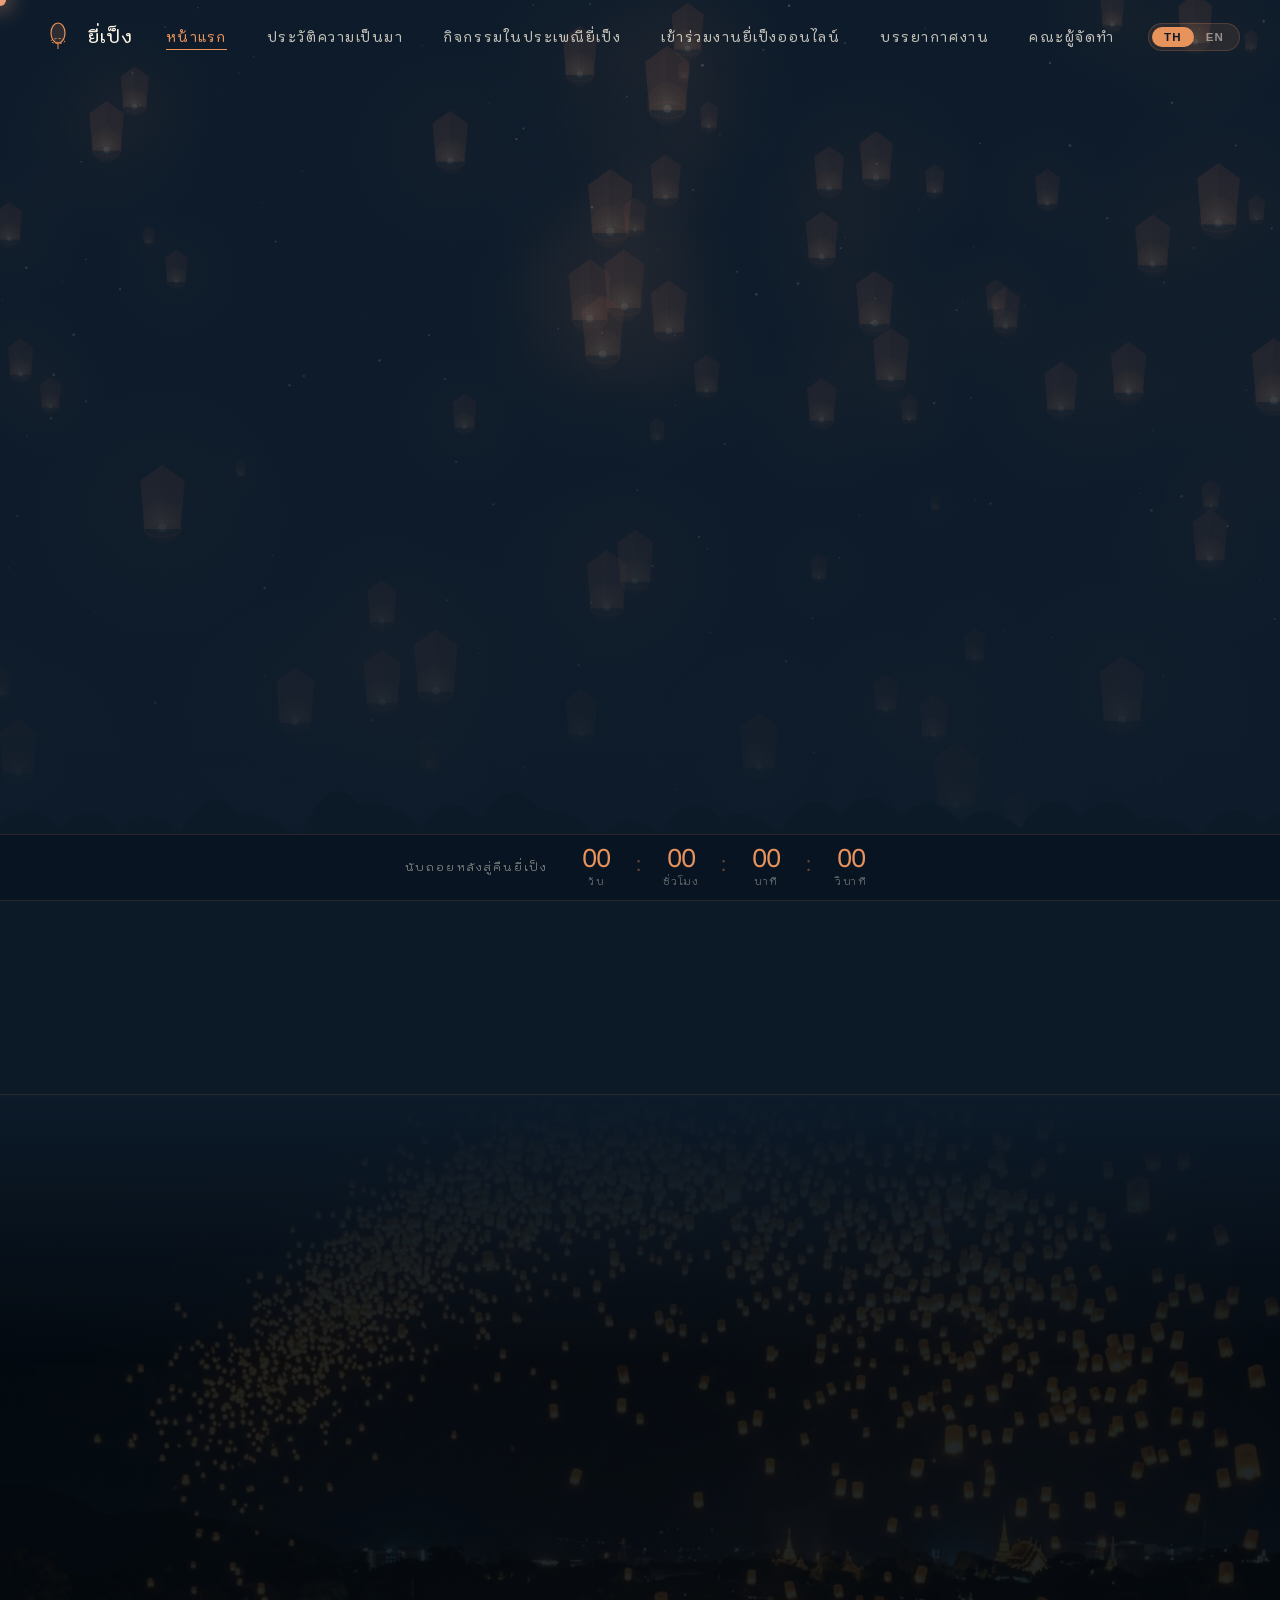
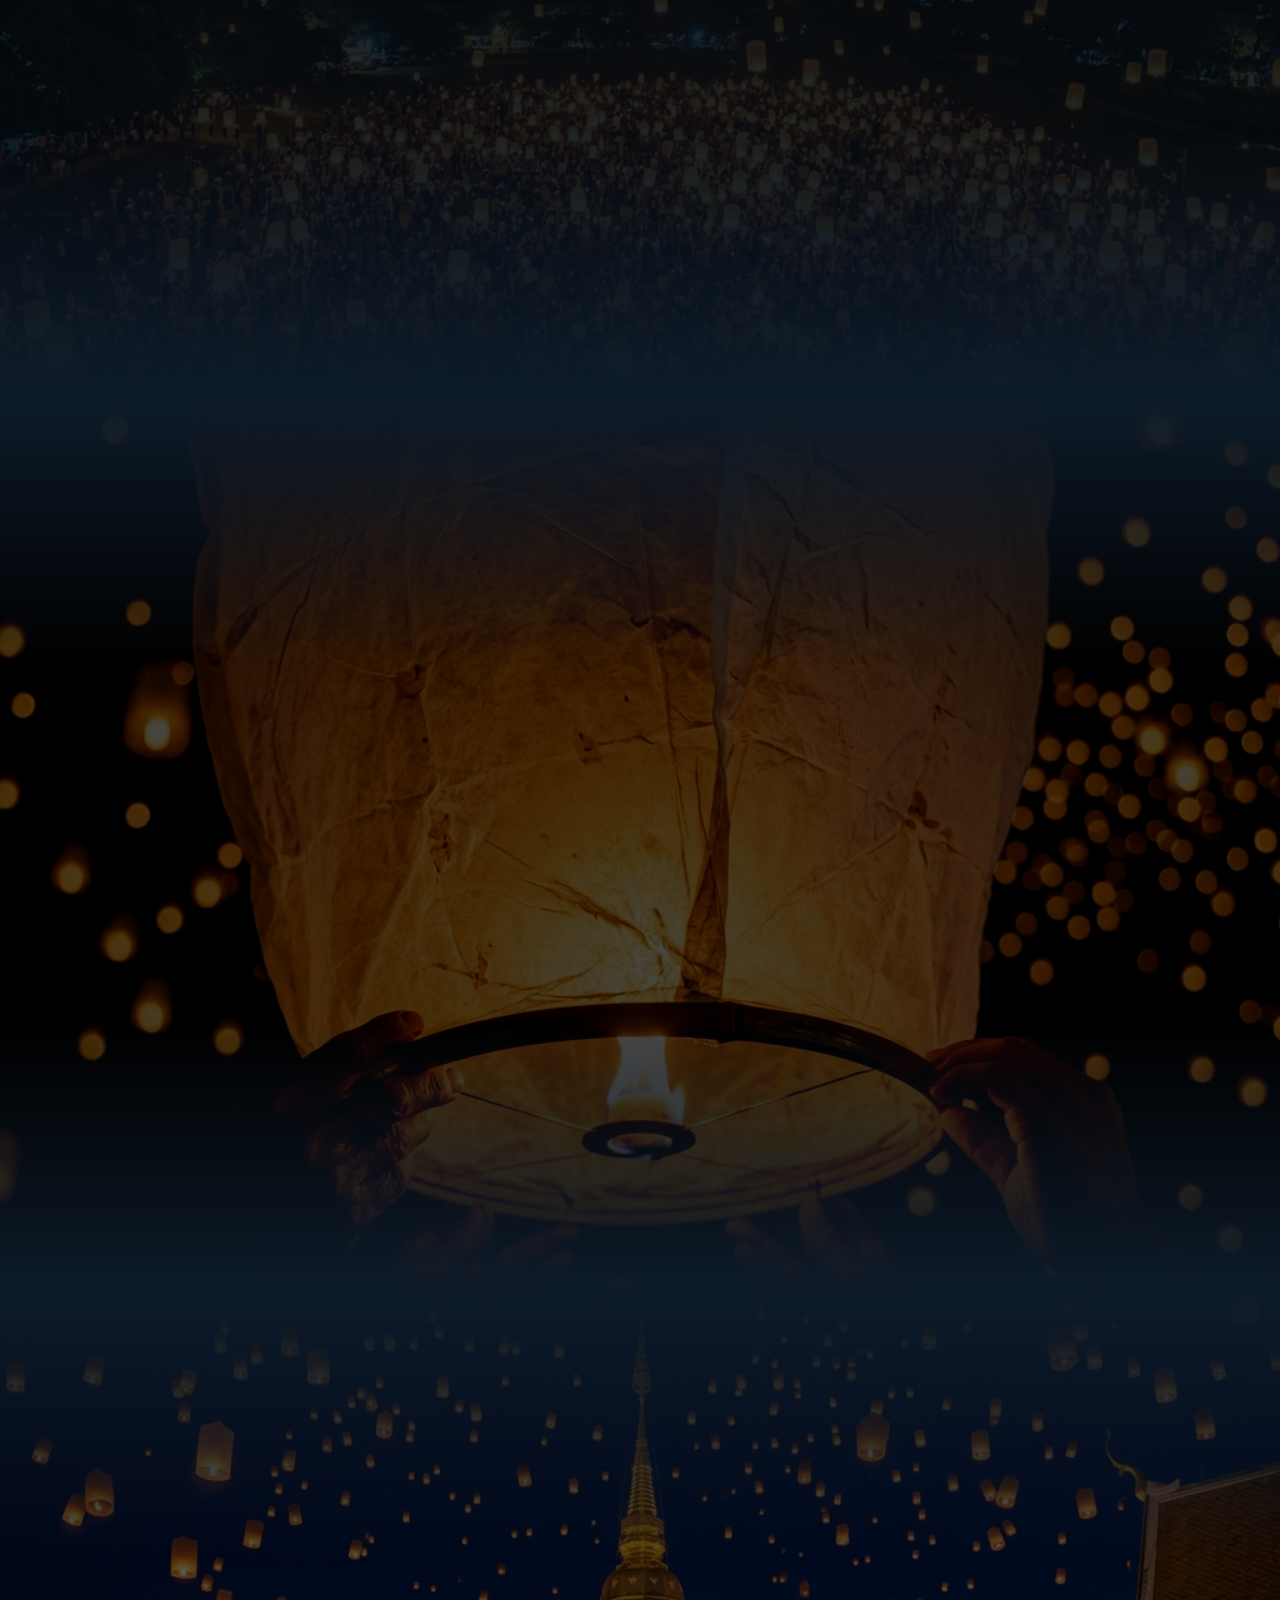
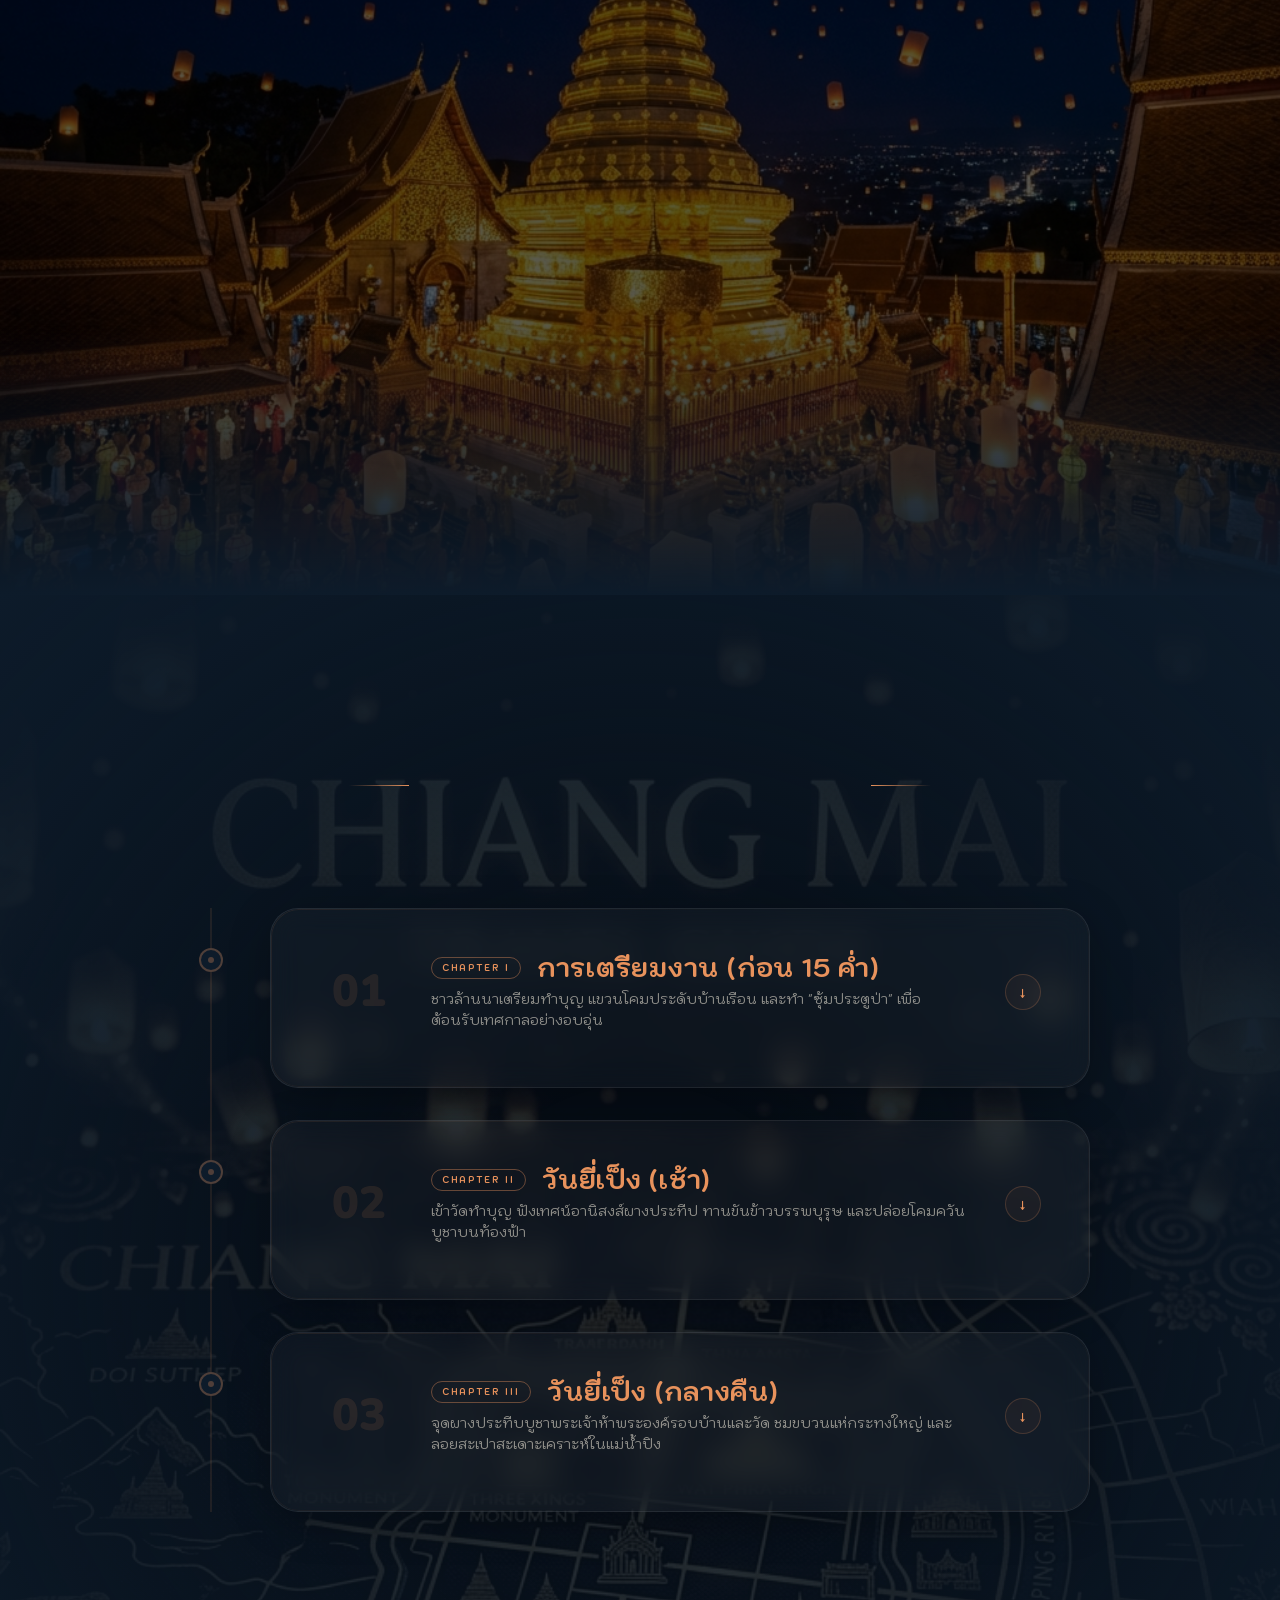
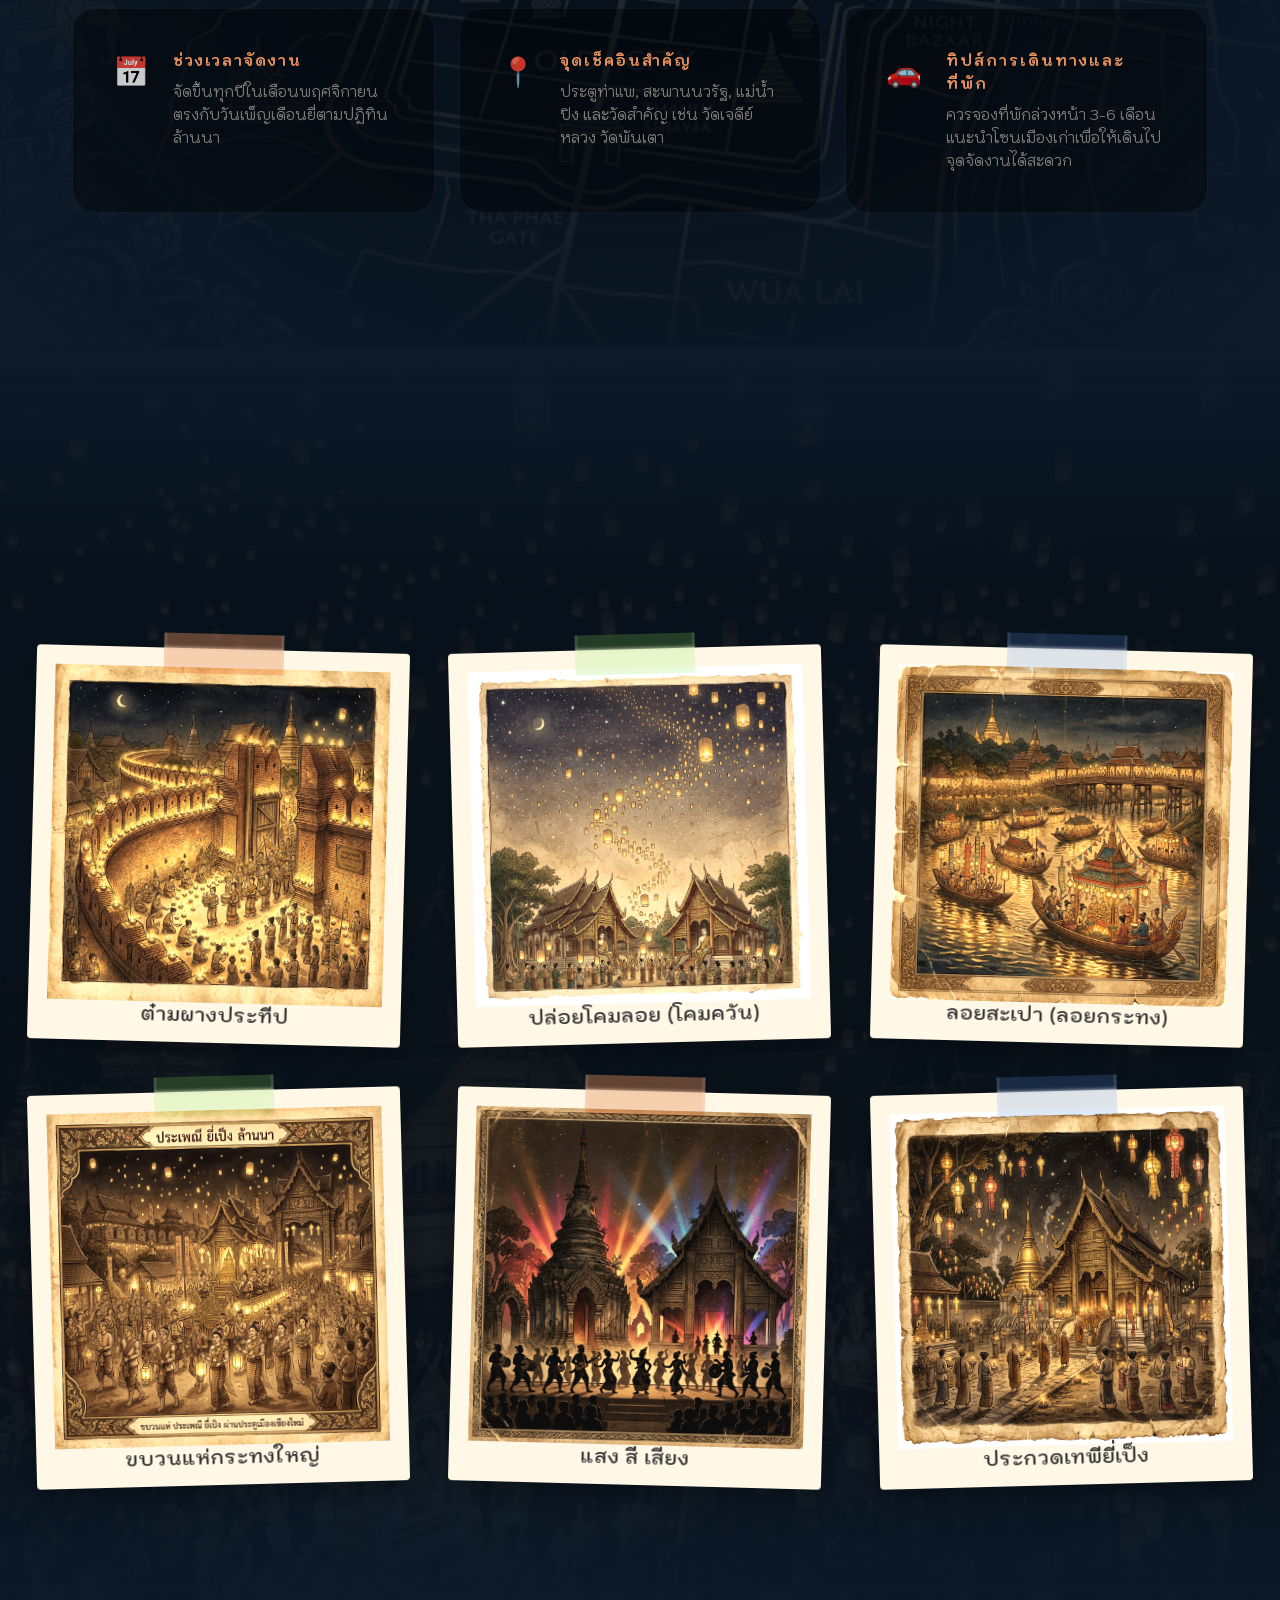
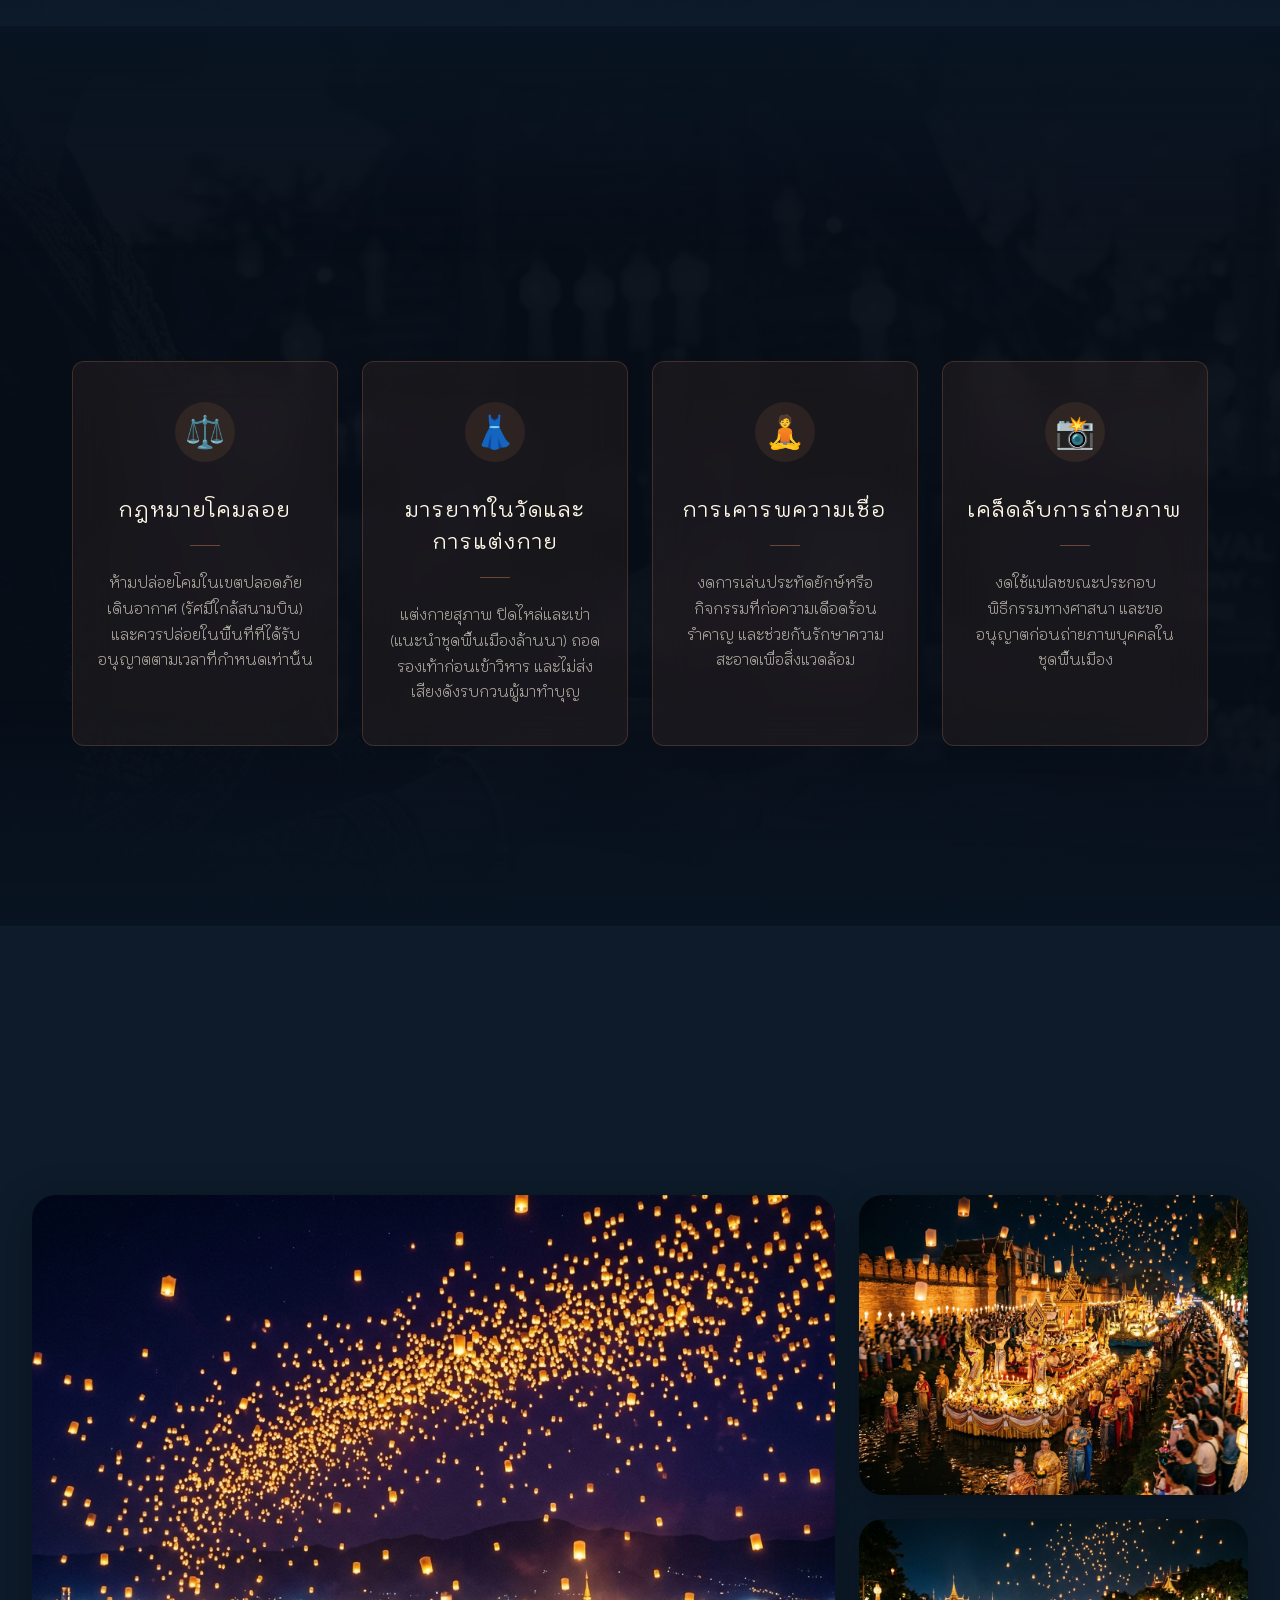
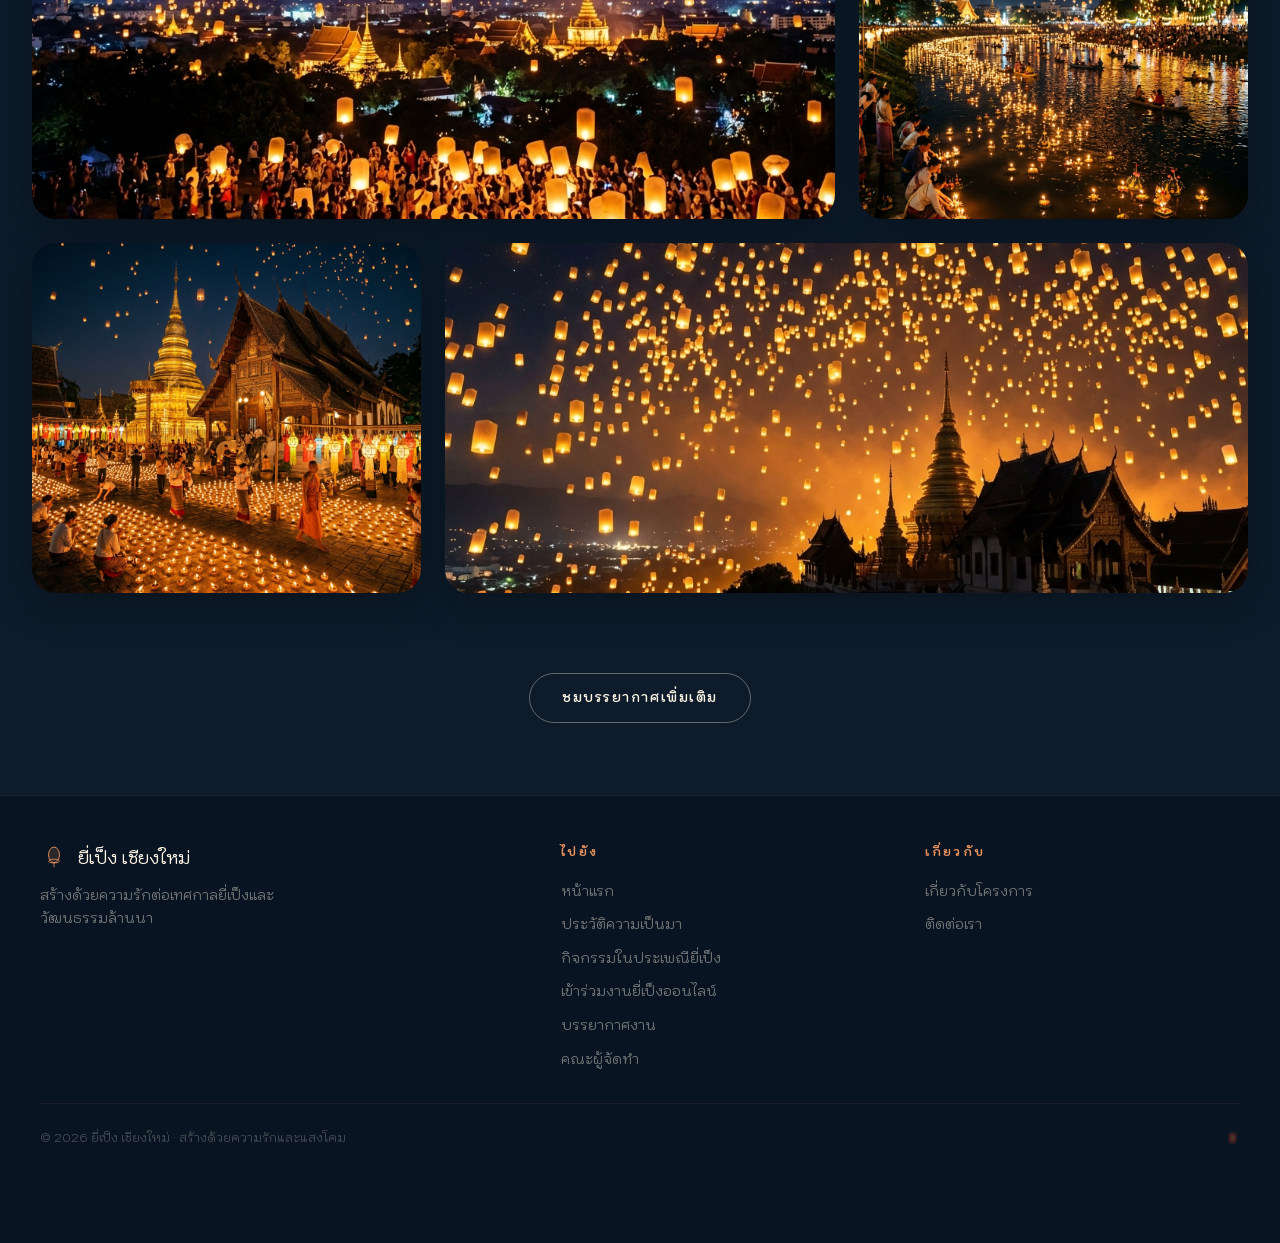
==== index.html @ 5c519437 "check" ====
<!DOCTYPE html>
<html lang="th">

<head>
  <meta charset="UTF-8">
  <meta name="viewport" content="width=device-width, initial-scale=1.0">
  <title>ยี่เป็ง เชียงใหม่ | Yi Peng Chiang Mai — คืนแห่งแสงสวรรค์</title>
  <meta name="description"
    content="สัมผัสความงามของเทศกาลยี่เป็ง เชียงใหม่ — คืนที่หมื่นโคมลอยขึ้นสู่ท้องฟ้า | Experience the magic of Yi Peng Lantern Festival, Chiang Mai">
  <link rel="preconnect" href="https://fonts.googleapis.com">
  <link rel="preconnect" href="https://fonts.gstatic.com" crossorigin>
  <link
    href="https://fonts.googleapis.com/css2?family=Kodchasan:ital,wght@0,200;0,300;0,400;0,500;0,600;0,700;1,200;1,300;1,400;1,500;1,600;1,700&family=Nunito:ital,wght@0,200..1000;1,200..1000&display=swap"
    rel="stylesheet">
  <link rel="stylesheet" href="css/main.css">
  <link rel="stylesheet" href="css/animations.css">
</head>

<body>

  <!-- CUSTOM CURSOR -->
  <div id="cursor"></div>
  <div id="cursor-ring"></div>

  <!-- ═══════════════════════════════════════════════
     INTRO PARALLAX OVERLAY
════════════════════════════════════════════════ -->
  <div id="intro-wrapper" style="position:fixed;inset:0;z-index:500;">
    <canvas id="intro-canvas" style="position:absolute;inset:0;width:100%;height:100%;"></canvas>
    <div id="intro-overlay"
      style="position:absolute;inset:0;display:flex;flex-direction:column;align-items:center;justify-content:center;pointer-events:none;">
      <p class="eyebrow" style="color:rgba(232,146,92,0.7);letter-spacing:.3em;margin-bottom:1rem;" data-i18n="home_eyebrow">เชียงใหม่ · ล้านนา</p>
      <h1
        style="font-family:var(--font-display);font-size:clamp(4rem,10vw,10rem);font-weight:300;color:#FFF8E7;line-height:1;text-align:center;text-shadow:0 0 80px rgba(232,146,92,0.4);"
        data-i18n="intro_title">
        The Yi Peng Story</h1>
      <p
        style="font-family:var(--font-display);font-size:clamp(1.2rem,2.5vw,2rem);color:rgba(255,248,231,0.7);margin-top:.75rem;letter-spacing:.05em;"
        data-i18n="intro_subtitle">
        Illuminating Lanna: From the Sky to the Waters.</p>
    </div>
    <div id="scroll-hint"
      style="position:absolute;bottom:2.5rem;left:50%;transform:translateX(-50%);text-align:center;transition:opacity .4s;">
      <div
        style="width:1px;height:50px;background:linear-gradient(to bottom,rgba(232,146,92,0),rgba(232,146,92,0.8));margin:0 auto .75rem;animation:bounceSoft 2s ease-in-out infinite;">
      </div>
      <p class="eyebrow" data-i18n="intro_scroll" style="color:rgba(232,146,92,0.7);">เลื่อนลงเพื่อเริ่ม</p>
    </div>
    <button id="intro-skip"
      style="position:absolute;top:1.5rem;right:2rem;background:rgba(232,146,92,0.15);border:1px solid rgba(232,146,92,0.3);color:rgba(255,248,231,0.6);padding:.4rem 1.2rem;border-radius:20px;font-size:.7rem;letter-spacing:.15em;text-transform:uppercase;cursor:pointer;">Skip</button>
  </div>

  <!-- SPACER for scroll trigger -->
  <div style="height:300vh;pointer-events:none;" id="intro-spacer"></div>

  <!-- ═══════════════════════════════════════════════
     MAIN CONTENT (shown after intro)
════════════════════════════════════════════════ -->
  <div id="main-content" style="display:none;">

    <!-- Ambient canvas -->
    <canvas id="ambient-canvas" style="position:fixed;inset:0;pointer-events:none;z-index:0;opacity:.35;"></canvas>

    <!-- ── NAVBAR ────────────────────────────────────── -->
    <nav id="navbar">
      <a class="nav-logo" href="index.html">
        <svg class="nav-logo-icon" viewBox="0 0 36 36" fill="none">
          <ellipse cx="18" cy="14" rx="7" ry="10" fill="rgba(232,146,92,0.15)" stroke="#E8925C" stroke-width="1.2" />
          <ellipse cx="18" cy="22" rx="7" ry="2.5" stroke="#E8925C" stroke-width="1" stroke-dasharray="2 2" />
          <line x1="18" y1="24" x2="18" y2="30" stroke="#E8925C" stroke-width="1" />
          <ellipse cx="18" cy="24" rx="3" ry="1.2" fill="rgba(212,120,74,0.5)" />
        </svg>
        <span class="nav-logo-text">ยี่เป็ง</span>
      </a>

      <ul class="nav-links">
        <li><a href="index.html" class="active" data-i18n="nav_home">หน้าแรก</a></li>
        <li><a href="festival.html" data-i18n="nav_festival">เทศกาล</a></li>
        <li><a href="lanterns.html" data-i18n="nav_lanterns">โคมลอย</a></li>
        <li><a href="traditions.html" data-i18n="nav_traditions">ประเพณี</a></li>

        <li><a href="gallery.html" data-i18n="nav_gallery">แกลเลอรี</a></li>
                    <li><a href="member.html" data-i18n="nav_members">คณะผู้จัดทำ</a></li>
      </ul>

      <div class="nav-right">
        <div class="lang-toggle">
          <button class="lang-btn" data-lang="th">TH</button>
          <button class="lang-btn" data-lang="en">EN</button>
        </div>
        <button class="nav-hamburger" id="hamburger" aria-label="menu">
          <span></span><span></span><span></span>
        </button>
      </div>
    </nav>

    <!-- Mobile nav -->
    <div class="nav-mobile" id="nav-mobile">
      <ul class="nav-mobile-links">
        <li><a href="index.html" data-i18n="nav_home">หน้าแรก</a></li>
        <li><a href="festival.html" data-i18n="nav_festival">เทศกาล</a></li>
        <li><a href="lanterns.html" data-i18n="nav_lanterns">โคมลอย</a></li>
        <li><a href="traditions.html" data-i18n="nav_traditions">ประเพณี</a></li>

        <li><a href="gallery.html" data-i18n="nav_gallery">แกลเลอรี</a></li>
                    <li><a href="member.html" data-i18n="nav_members">คณะผู้จัดทำ</a></li>
      </ul>
    </div>

    <!-- ═══ SECTION: HOME ══════════════════════════════ -->
    <section id="sec-home" style="display:block;">

      <!-- Hero -->
      <div
        style="position:relative;height:100vh;overflow:hidden;display:flex;align-items:center;justify-content:center;">
        <!-- 3D Hero Canvas -->
        <canvas id="hero-canvas"
          style="position:absolute;inset:0;width:100%;height:100%;background:var(--night-sky);"></canvas>
        <div
          style="position:absolute;inset:0;background:linear-gradient(to bottom,rgba(13,27,42,0.2) 0%,rgba(13,27,42,0.55) 60%,rgba(13,27,42,1) 100%);">
        </div>
        <div style="position:relative;text-align:center;padding:0 1.5rem;max-width:900px;">
          <p class="eyebrow reveal" data-i18n="home_eyebrow" style="margin-bottom:1.25rem;">เชียงใหม่ · ล้านนา</p>
          <h1 class="reveal reveal-delay-1"
            style="font-family:var(--font-display);font-size:clamp(4.5rem,11vw,11rem);font-weight:200;line-height:.95;color:#FFF8E7;text-shadow:0 0 120px rgba(232,146,92,0.35);">
            <span class="gold-shimmer" data-i18n="home_h1a">ยี่เป็ง</span>
          </h1>
          <p class="reveal reveal-delay-2"
            style="font-family:var(--font-display);font-size:clamp(1.2rem,2.8vw,2rem);color:rgba(255,248,231,0.85);margin-top:.5rem;letter-spacing:.08em;font-weight:300;"
            data-i18n="home_h1b">กว่า 700 ปีแห่งประเพณี</p>
          <p class="reveal reveal-delay-3"
            style="max-width:540px;margin:1.5rem auto 0;color:rgba(255,248,231,0.6);font-size:1rem;line-height:1.75;"
            data-i18n="home_sub">เมื่อหมื่นโคมลอยขึ้นสู่ท้องฟ้า</p>
          <div class="reveal reveal-delay-4"
            style="display:flex;gap:1rem;justify-content:center;flex-wrap:wrap;margin-top:2.5rem;">
            <a href="#home-highlights" class="btn btn-primary" data-i18n="home_cta1">สำรวจเทศกาล</a>
          </div>
        </div>
        <!-- Scroll arrow -->
        <div style="position:absolute;bottom:2rem;left:50%;transform:translateX(-50%);" class="anim-bounce">
          <svg width="24" height="24" viewBox="0 0 24 24" fill="none" stroke="rgba(232,146,92,0.6)" stroke-width="1.5">
            <polyline points="6 9 12 15 18 9" />
          </svg>
        </div>
      </div>

      <!-- Stats bar -->
      <div
        style="background:rgba(13,27,42,0.9);border-top:1px solid rgba(232,146,92,0.12);border-bottom:1px solid rgba(232,146,92,0.12);padding:2.5rem 2rem;">
        <div
          style="max-width:900px;margin:0 auto;display:grid;grid-template-columns:repeat(3,1fr);gap:2rem;text-align:center;">
          <div class="reveal">
            <div style="font-family:var(--font-display);font-size:clamp(2rem,5vw,3.5rem);color:#E8925C;font-weight:500;"
              data-i18n="home_stat1_num">700+</div>
            <div class="eyebrow" style="margin-top:.35rem;" data-i18n="home_stat1_txt">ปีแห่งประเพณี</div>
          </div>
          <div class="reveal reveal-delay-2"
            style="border-left:1px solid rgba(232,146,92,0.12);border-right:1px solid rgba(232,146,92,0.12);">
            <div style="font-family:var(--font-display);font-size:clamp(2rem,5vw,3.5rem);color:#E8925C;font-weight:500;"
              data-i18n="home_stat2_num">10,000+</div>
            <div class="eyebrow" style="margin-top:.35rem;" data-i18n="home_stat2_txt">โคมในคืนเดียว</div>
          </div>
          <div class="reveal reveal-delay-3">
            <div style="font-family:var(--font-display);font-size:clamp(2rem,5vw,3.5rem);color:#E8925C;font-weight:500;"
              data-i18n="home_stat3_num">3 คืน</div>
            <div class="eyebrow" style="margin-top:.35rem;" data-i18n="home_stat3_txt">แห่งการเฉลิมฉลอง</div>
          </div>
        </div>
      </div>

      <!-- ═══ SECTION: HIGHLIGHT STORYTELLING ══════════ -->
      <div id="home-highlights">

        <!-- Segment 1: The Festival -->
        <div class="parallax-segment" style="position:relative;height:100vh;overflow:hidden;">
          <div class="parallax-bg" style="position:absolute;inset:0;transform:translateZ(0);will-change:transform;">
            <img src="assets/images/gallery-crowd.png" alt="Festival"
              style="width:100%;height:120%;object-fit:cover;filter:brightness(0.2);opacity:0.6;">
          </div>
          <div
            style="position:absolute;inset:0;background:linear-gradient(to bottom,rgba(13,27,42,1) 0%,transparent 30%,transparent 70%,rgba(13,27,42,1) 100%);">
          </div>
          <div
            style="position:relative;height:100%;display:flex;align-items:center;justify-content:space-between;padding:0 10vw;gap:5vw;">
            <!-- Segment-Local Close Button (Positioned at top-right of segment) -->
            <button id="book-close-btn" onclick="openBook()"
              style="position:absolute; top:2.5rem; right:2.5rem; background:rgba(0,0,0,0.7); border:1px solid rgba(255,255,255,0.3); color:white; width:60px; height:60px; border-radius:50%; cursor:pointer; z-index:9999; display:flex; align-items:center; justify-content:center; backdrop-filter:blur(20px); transition: all 0.4s cubic-bezier(0.4, 0, 0.2, 1); opacity: 0; pointer-events: none; box-shadow: 0 15px 50px rgba(0,0,0,0.6);">
              <svg width="30" height="30" viewBox="0 0 24 24" fill="none" stroke="currentColor" stroke-width="2.5"
                stroke-linecap="round" stroke-linejoin="round">
                <line x1="18" y1="6" x2="6" y2="18"></line>
                <line x1="6" y1="6" x2="18" y2="18"></line>
              </svg>
            </button>
            <!-- Left Text Content -->
            <div id="segment1-text" class="text-interactive" onclick="handleBookClick(event)"
              style="max-width:500px; transition: all 0.8s var(--ease-out); cursor: pointer;">
              <p class="eyebrow reveal-left" style="color:#E8925C;" data-i18n="seg1_eyebrow">เทศกาลแห่งแสงไฟ</p>
              <h2 class="display-md reveal-left reveal-delay-1" style="color:#FFF8E7;margin-top:.75rem;"
                data-i18n="seg1_h2">ความหมายและที่มาของชื่อ</h2>
              <div class="reveal-left reveal-delay-2"
                style="color:rgba(255,248,231,0.65);margin:1.5rem 0;line-height:1.9;font-size:.95rem;">
                <p data-i18n="seg1_p1">คำว่า "ยี่" แปลว่า สอง และ "เป็ง" แปลว่า เพ็ญ หรือคืนพระจันทร์เต็มดวง
                  รวมกันหมายถึงประเพณีในวันเพ็ญเดือนสองของชาวล้านนา</p>
                <p style="margin-top:1rem;" data-i18n="seg1_p2">ในภาษาคำเมืองเรียกว่า "ป๋าเวณียี่เป็ง"
                  ซึ่งเป็นมรดกทางวัฒนธรรมที่สืบทอดมายาวนานกว่า 700 ปี
                  ในคืนนี้ทั่วทั้งเชียงใหม่จะถูกเนรมิตให้สว่างไสวด้วยแสงไฟจากโคมนับหมื่นดวง</p>
                <div class="read-more-hint reveal-left reveal-delay-3"
                  style="display:flex; align-items:center; gap:0.5rem; margin-top:2rem; color:var(--lantern-gold); font-size:0.85rem; font-weight:600; letter-spacing:0.1em; text-transform:uppercase;">
                  <span class="pulse-ring"></span>
                  <span data-i18n="tap_to_read">คลิกเพื่ออ่านบันทึก</span>
                </div>
              </div>
            </div>

            <!-- Right Book Content -->
            <div id="history-book-wrapper" class="reveal-right reveal-delay-3"
              style="flex:1; display:flex; justify-content:center; align-items:center;">
              <div class="book-perspective">
                <div id="history-book" class="book" onclick="handleBookClick(event)">
                  <!-- The Spine -->
                  <div class="book-spine"></div>

                  <!-- Page 4 (Static Base) -->
                  <div class="book-page-static" style="z-index: 1;">
                    <div class="page-text-content"
                      style="padding: 2.5rem 2.2rem; color: #3d1f14; font-family: var(--font-ui-th);">
                      <h3 style="font-size: 1.6rem; margin-bottom: 0.8rem; color: #1a0f0a;" data-i18n="book_page4_h3">
                        บทสรุปความทรงจำ</h3>
                      <p style="font-size: 0.88rem; line-height: 1.6; opacity: 0.9;" data-i18n="book_page4_p">
                        ขอให้แสงโคมนำทางความฝัน และความสุขของคุณให้สว่างไสวตลอดไป
                        ขอบคุณที่ร่วมเดินทางผ่านหน้ากระดาษแห่งประวัติศาสตร์นี้...</p>
                      <img src="assets/images/book_page_3.png"
                        style="width:100%; height:auto; border-radius:4px; margin-top:1.2rem; filter: sepia(0.2) contrast(1.1); mix-blend-mode: multiply; opacity: 0.85;">
                    </div>
                  </div>

                  <!-- Page 3 (Flippable) -->
                  <div class="book-flipping-page" data-page-index="3">
                    <div class="page-front" style="background: #FDF8E1;">
                      <div class="page-text-content"
                        style="padding: 2.5rem 2.2rem; color: #3d1f14; font-family: var(--font-ui-th);">
                        <h3 style="font-size: 1.6rem; margin-bottom: 0.8rem; color: #1a0f0a;" data-i18n="book_page3_h3">
                          งานฝีมือล้ำค่า</h3>
                        <p style="font-size: 0.85rem; line-height: 1.5; opacity: 0.9;" data-i18n="book_page3_p">
                          การประดิษฐ์โคมและกระทงด้วยมือ เป็นการฝึกสมาธิและความประณีตที่ส่งต่อจากรุ่นสู่รุ่น...</p>
                        <img src="assets/images/book_page_5.png"
                          style="width:100%; height:auto; border-radius:4px; margin-top:1.2rem; filter: sepia(0.2) contrast(1.1); mix-blend-mode: multiply; opacity: 0.85;">
                        <p style="margin-top: 1rem; font-weight: 600; color: #E8925C; text-align: right;"
                          data-i18n="book_next">หน้าถัดไป →</p>
                      </div>
                    </div>
                    <div class="page-back" style="background: #FDF8E1; border-right: 1px solid rgba(0,0,0,0.05);">
                      <div class="page-text-content"
                        style="padding: 2.5rem 2.2rem; color: #3d1f14; font-family: var(--font-ui-th);">
                        <h3 style="font-size: 1.6rem; margin-bottom: 0.8rem; color: #1a0f0a;"
                          data-i18n="book_page3_back_h3">รอยยิ้มและมิตรภาพ</h3>
                        <p style="font-size: 0.85rem; line-height: 1.5;" data-i18n="book_page3_back_p">
                          เทศกาลนี้เป็นช่วงเวลาที่ครอบครัวมารวมตัวกัน และต้อนรับผู้มาเยือนด้วยรอยยิ้มที่เป็นเอกลักษณ์...
                        </p>
                        <p style="margin-top: 1.5rem; font-weight: 600; color: #E8925C; text-align: left;"
                          data-i18n="book_prev">← กลับ</p>
                      </div>
                    </div>
                  </div>

                  <!-- Page 2 (Flippable) -->
                  <div class="book-flipping-page" data-page-index="2">
                    <div class="page-front" style="background: #FDF8E1;">
                      <div class="page-text-content"
                        style="padding: 2.5rem 2.2rem; color: #3d1f14; font-family: var(--font-ui-th);">
                        <h3 style="font-size: 1.6rem; margin-bottom: 0.8rem; color: #1a0f0a;" data-i18n="book_page2_h3">
                          มรดกที่ยังมีลมหายใจ</h3>
                        <p style="font-size: 0.85rem; line-height: 1.5; opacity: 0.9;" data-i18n="book_page2_p">
                          ในปัจจุบัน
                          ยี่เป็งเชียงใหม่ได้กลายเป็นเทศกาลระดับโลกที่ดึงดูดผู้คนให้มาสัมผัสเสน่ห์ด้วยตาตนเอง...</p>
                        <p style="margin-top: 1rem; font-weight: 600; color: #E8925C; text-align: right;"
                          data-i18n="book_next">หน้าถัดไป →</p>
                      </div>
                    </div>
                    <div class="page-back" style="background: #FDF8E1; border-right: 1px solid rgba(0,0,0,0.05);">
                      <div class="page-text-content"
                        style="padding: 2.5rem 2.2rem; color: #3d1f14; font-family: var(--font-ui-th);">
                        <h3 style="font-size: 1.6rem; margin-bottom: 0.8rem; color: #1a0f0a;"
                          data-i18n="book_page2_back_h3">รสชาติแห่งยี่เป็ง</h3>
                        <p style="font-size: 0.85rem; line-height: 1.5;" data-i18n="book_page2_back_p">นอกจากโคมไฟแล้ว
                          อาหารล้านนาอย่าง ข้าวซอย และแกงฮังเล ก็เป็นส่วนสำคัญของการเฉลิมฉลอง...</p>
                        <img src="assets/images/book_page_4.png"
                          style="width:100%; height:auto; border-radius:4px; margin-top:1.2rem; filter: sepia(0.2) contrast(1.1); mix-blend-mode: multiply; opacity: 0.85;">
                        <p style="margin-top: 1.5rem; font-weight: 600; color: #E8925C; text-align: left;"
                          data-i18n="book_prev">← กลับ</p>
                      </div>
                    </div>
                  </div>

                  <!-- Page 1 (Flippable) -->
                  <div class="book-flipping-page" data-page-index="1">
                    <div class="page-front" style="background: #FDF8E1;">
                      <div class="page-text-content"
                        style="padding: 2.5rem 2.2rem; color: #3d1f14; font-family: var(--font-ui-th);">
                        <h3 style="font-size: 1.6rem; margin-bottom: 0.8rem; color: #1a0f0a;" data-i18n="book_page1_h3">
                          เดือนสองเพ็ญ</h3>
                        <p style="font-size: 0.88rem; line-height: 1.6; opacity: 0.9;" data-i18n="book_page1_p">คำว่า
                          "ยี่" หมายถึงสอง และ "เป็ง" คือเพ็ญ ยี่เป็งจึงตรงกับวันเพ็ญเดือนสองตามปฏิทินล้านนา
                          ซึ่งเป็นช่วงเวลาที่ลมหนาวเริ่มพัดผ่านและท้องฟ้าสดใส...</p>
                        <img src="assets/images/book_page_1.png"
                          style="width:100%; height:auto; border-radius:4px; margin-top:1.2rem; filter: sepia(0.2) contrast(1.1); mix-blend-mode: multiply; opacity: 0.85;">
                        <p style="margin-top: 1rem; font-weight: 600; color: #E8925C; text-align: right;"
                          data-i18n="book_next">หน้าถัดไป →</p>
                      </div>
                    </div>
                    <div class="page-back" style="background: #FDF8E1; border-right: 1px solid rgba(0,0,0,0.05);">
                      <div class="page-text-content"
                        style="padding: 2.5rem 2.2rem; color: #3d1f14; font-family: var(--font-ui-th);">
                        <h3 style="font-size: 1.6rem; margin-bottom: 0.8rem; color: #1a0f0a;"
                          data-i18n="book_page1_back_h3">ส่องสว่างบูชา</h3>
                        <p style="font-size: 0.85rem; line-height: 1.5;" data-i18n="book_page1_back_p">
                          การปล่อยโคมคือการส่งแสงไฟไปบูชาพระเกศแก้วจุฬามณีบนสวรรค์ชั้นดาวดึงส์
                          และเป็นการปล่อยวางทุกข์โศกให้ลอยไปกับสายลมเพื่อเริ่มต้นสิ่งใหม่...</p>
                        <img src="assets/images/book_page_2.png"
                          style="width:100%; height:auto; border-radius:4px; margin-top:1.2rem; filter: sepia(0.2) contrast(1.1); mix-blend-mode: multiply; opacity: 0.85;">
                        <p style="margin-top: 1rem; font-weight: 600; color: #E8925C; text-align: left;"
                          data-i18n="book_prev">← กลับ</p>
                      </div>
                    </div>
                  </div>

                  <!-- The Cover -->
                  <div id="book-cover-part" class="book-flipping-part">
                    <div class="book-cover-front">
                      <img src="assets/images/history_book_cover_v2.png" alt="History Book Cover">
                    </div>
                    <div class="book-cover-back"
                      style="background: #FDF8E1; box-shadow: inset -10px 0 20px rgba(0,0,0,0.05);">
                      <div class="page-text-content"
                        style="padding: 3rem 2.5rem; color: #3d1f14; font-family: var(--font-ui-th);">
                        <h3 style="font-size: 1.8rem; margin-bottom: 1rem; color: #1a0f0a;"
                          data-i18n="book_cover_back_h3">ป๋าเวณียี่เป็ง</h3>
                        <p style="font-size: 0.9rem; line-height: 1.6;" data-i18n="book_cover_back_p">
                          บันทึกเรื่องราวความรุ่งเรืองของอาณาจักรล้านนา
                          ที่สืบทอดผ่านแสงไฟและศรัทธามานานกว่า 7 ศตวรรษ...</p>
                        <p style="margin-top: 1rem; font-weight: 600; color: #E8925C; text-align: right;"
                          data-i18n="book_start">เปิดบันทึก →</p>
                      </div>
                    </div>
                  </div>

                  <!-- Thickness Layers -->
                  <div class="book-page-layer" style="transform: translateZ(-2px);"></div>
                  <div class="book-page-layer" style="transform: translateZ(-4px);"></div>
                </div>
              </div>
            </div>
          </div>
        </div>

        <!-- Segment 2: Sky Lanterns -->
        <div class="parallax-segment" style="position:relative;height:100vh;overflow:hidden;">
          <div class="parallax-bg" style="position:absolute;inset:0;transform:translateZ(0);will-change:transform;">
            <img src="assets/images/lantern-closeup.png" alt="Lanterns"
              style="width:100%;height:120%;object-fit:cover;filter:brightness(0.3) contrast(1.1);">
          </div>


          <div
            style="position:absolute;inset:0;background:linear-gradient(to bottom,rgba(13,27,42,1) 0%,transparent 30%,transparent 70%,rgba(13,27,42,1) 100%); z-index:3;">
          </div>
          <div
            style="position:relative;height:100%;display:flex;align-items:center;justify-content:flex-end;padding:0 10vw;text-align:right;z-index:10;">
            <div style="max-width:600px;">
              <p class="eyebrow reveal-right" style="color:#E8925C;" data-i18n="seg2_eyebrow">ตำนานล้านนา</p>
              <h2 class="display-md reveal-right reveal-delay-1" style="color:#FFF8E7;margin-top:.75rem;"
                data-i18n="seg2_h2">ประวัติความเป็นมา</h2>
              <div class="reveal-right reveal-delay-2"
                style="color:rgba(255,248,231,0.65);margin:1.5rem 0;line-height:1.9;font-size:.95rem;">
                <p data-i18n="seg2_p1">ประเพณียี่เป็งเป็นประเพณีเก่าแก่ของล้านนาที่ถือปฏิบัติกันมาตั้งแต่พุทธศตวรรษที่ 14 ในสมัยอาณาจักรหริภุญชัยได้มีการทำพิธีลอยโขมดแล้ว</p>
                <p style="margin-top:1rem;" data-i18n="seg2_p2">โดยในเวลาค่ำคืนวันเพ็ญเดือนยี่ มีการจัดแต่งเครื่องสักการบูชาใส่กระทง จุดธูปเทียนแล้วนำปล่อยลงน้ำ แสงไฟที่กระทบกับน้ำเกิดเป็นเงาวับแวม คล้ายแสงพะเนียงไฟผีโขมด ชาวล้านนาจึงเรียกว่า "ลอยโขมด"</p>
              </div>
              <a href="festival.html" class="btn btn-outline reveal-right reveal-delay-3"
                data-i18n="seg2_cta">สำรวจประวัติศาสตร์เพิ่มเติม</a>
            </div>
          </div>
        </div>

        <!-- Segment 3: Traditions -->
        <div class="parallax-segment" id="seg-traditions" style="position:relative;height:100vh;overflow:hidden;">
          <div class="parallax-bg" style="position:absolute;inset:0;transform:translateZ(0);will-change:transform;">
            <img src="assets/images/temple.png" alt="Traditions"
              style="width:100%;height:120%;object-fit:cover;filter:brightness(0.35);">
          </div>
          <div
            style="position:absolute;inset:0;background:linear-gradient(to bottom,rgba(13,27,42,1) 0%,transparent 30%,transparent 70%,rgba(13,27,42,1) 100%);">
          </div>
          <div style="position:relative;height:100%;display:flex;align-items:center;padding:0 10vw;z-index: 10;">
            <div style="max-width:600px;">
              <p class="eyebrow reveal-left" style="color:#E8925C;" data-i18n="seg3_eyebrow">จารีตและประเพณี</p>
              <h2 class="display-md reveal-left reveal-delay-1" style="color:#FFF8E7;margin-top:.75rem;"
                data-i18n="seg3_h2">จิตวิญญาณแห่งล้านนา</h2>
              <div class="reveal-left reveal-delay-2"
                style="color:rgba(255,248,231,0.65);margin:1.5rem 0;line-height:1.9;font-size:.95rem;">
                <p data-i18n="seg3_p1">ยี่เป็งไม่ใช่แค่การปล่อยโคม แต่คือการเชื่อมโยงระหว่างผู้คน ธรรมชาติ
                  และสิ่งเหนือธรรมชาติ ผ่านความเชื่อที่ว่าแสงโคมจะถูกส่งไปบูชาพระเกศแก้วจุฬามณีบนสวรรค์ชั้นดาวดึงส์</p>
                <p style="margin-top:1rem;" data-i18n="seg3_p2">พบกับความแตกต่างที่น่าสนใจระหว่าง "ยี่เป็งล้านนา" และ
                  "ลอยกระทงภาคกลาง" รวมถึงการแต่งกายด้วยชุดพื้นเมืองล้านนาอันเป็นเอกลักษณ์
                  ที่ช่วยส่งเสริมบรรยากาศของเทศกาลให้มีความงดงามและทรงคุณค่าทางจิตใจ</p>
              </div>
              <a href="traditions.html" class="btn btn-outline reveal-left reveal-delay-3"
                data-i18n="seg3_cta">เข้าถึงวัฒนธรรม & ชุดพื้นเมือง</a>
            </div>
          </div>

          <!-- Interaction: Chibi Goddess & Krathongs -->
          <div class="traditions-interaction">
            <div class="chibi-goddess-wrapper">
              <div class="chibi-goddess-poses">
                <img src="assets/images/chibi-phra-mae.png" class="pose p1" alt="Pose 1">
                <img src="assets/images/chibi-phra-mae-pose3.png" class="pose p2" alt="Pose 2">
              </div>
            </div>
            <div class="krathong-stream">
              <img src="assets/images/krathong-chibi.png" class="krathong-float k1">
              <img src="assets/images/krathong-chibi.png" class="krathong-float k2">
              <img src="assets/images/krathong-chibi.png" class="krathong-float k3">
              <img src="assets/images/krathong-chibi.png" class="krathong-float k4">
            </div>
          </div>
        </div>

        <!-- Segment 4: Planning & Timeline (RE-ENGINEERED FOR STABILITY) -->
        <div class="parallax-segment" style="position:relative;min-height:120vh;overflow:hidden;padding:15vh 0;background:#0d1b2a;">
          <!-- BG Image -->
          <div class="parallax-bg" style="position:absolute;inset:0;transform:translateZ(0);will-change:transform;">
            <img src="assets/images/plan-your-visit-redesign.png" alt="Planning"
              style="width:100%;height:130%;object-fit:cover;filter:brightness(0.3) contrast(1.1) saturate(0.5); opacity: 0.5;">
          </div>
          <div style="position:absolute;inset:0;background:radial-gradient(circle at 50% 50%, transparent 20%, rgba(13,27,42,0.8) 80%, rgba(13,27,42,1) 100%);"></div>
          
          <div style="position:relative;z-index:10;max-width:1200px;margin:0 auto;padding:0 2rem;">
            <!-- Header -->
            <div style="text-align:center;margin-bottom:6rem;">
              <p class="eyebrow reveal-zoom" style="color:#E8925C;letter-spacing:0.4em;" data-i18n="seg4_eyebrow">ปฏิทินและสถานที่</p>
              <div style="display:flex;align-items:center;justify-content:center;gap:1.5rem;margin-top:.75rem;">
                <div style="height:1px;width:60px;background:linear-gradient(to right, transparent, #E8925C);"></div>
                <h2 class="display-md reveal-zoom reveal-delay-1" style="color:#FFF8E7;margin:0;" data-i18n="seg4_h2">วางแผนไปงานได้เลย</h2>
                <div style="height:1px;width:60px;background:linear-gradient(to left, transparent, #E8925C);"></div>
              </div>
            </div>

            <!-- THE STABLE UNIFIED TIMELINE -->
            <div style="position:relative; max-width:900px; margin:0 auto; padding-left:80px;">
              
              <!-- Vertical Line: Relative to this centered wrapper -->
              <div style="position:absolute;left:20px;top:0;bottom:0;width:2px;background:rgba(232,146,92,0.1);z-index:1;">
                <div id="timeline-progress-line" style="position:absolute;top:0;left:0;width:100%;height:0;background:#E8925C;box-shadow:0 0 20px #E8925C;transition:height 0.7s cubic-bezier(0.33, 1, 0.68, 1);"></div>
              </div>

              <!-- Accordion Stack -->
              <div style="display:flex;flex-direction:column;gap:2rem;">
                
                <!-- Chapter 01 -->
                <div style="position:relative;">
                  <div class="timeline-dot" onclick="selectTimelinePoint(1)" 
                    style="position:absolute;left:-71px;top:2.5rem;width:24px;height:24px;background:#0D1B2A;border:2px solid rgba(232,146,92,0.3);border-radius:50%;z-index:10;display:flex;align-items:center;justify-content:center;cursor:pointer;transition:all 0.4s ease;">
                    <div style="width:6px;height:6px;background:#E8925C;border-radius:50%;opacity:0.3;transition:all 0.4s ease;" class="dot-core"></div>
                  </div>

                  <div class="glass-card timeline-card" id="timeline-card-1" onclick="selectTimelinePoint(1)" style="width:100%; cursor:pointer; overflow:hidden;">
                    <div style="padding:2.8rem 3rem;display:grid;grid-template-columns: 80px 1fr 40px;align-items:center;gap:2rem;">
                      <div style="font-family:var(--font-display);font-size:2.8rem;color:rgba(232,146,92,0.1);font-weight:900;line-height:1;user-select:none;text-align:center;">01</div>
                      <div style="display:flex;flex-direction:column;gap:0.4rem;">
                        <div style="display:flex;align-items:center;gap:1rem;">
                          <span style="font-size:0.55rem;color:#E8925C;text-transform:uppercase;letter-spacing:0.25em;border:1px solid rgba(232,146,92,0.4);padding:3px 10px;border-radius:100px;font-weight:700;white-space:nowrap;" data-i18n="seg4_day1_tag">Chapter I</span>
                          <h3 style="color:#E8925C;font-family:var(--font-display);font-size:1.6rem;font-weight:700;margin:0;letter-spacing:0.03em;" data-i18n="seg4_day1_h">การเตรียมงาน</h3>
                        </div>
                        <p style="color:rgba(255,248,231,0.55);font-size:0.88rem;margin:0;font-weight:400;line-height:1.5;max-width:600px;" data-i18n="seg4_day1_p">ชาวล้านนาเตรียมทำบุญ แขวนโคมประดับบ้านเรือน และทำ "ซุ้มประตูป่า" เพื่อต้อนรับเทศกาลอย่างอบอุ่น</p>
                      </div>
                      <div class="arrow-icon" style="width:36px;height:36px;display:flex;align-items:center;justify-content:center;border-radius:50%;background:rgba(232,146,92,0.05);border:1px solid rgba(232,146,92,0.2);color:#E8925C;transition:all 0.4s ease;justify-self:end;">↓</div>
                    </div>
                    <div style="visibility:hidden;opacity:0;transition:all 0.6s ease;" class="expansion-content">
                      <div style="padding:0 2.5rem 2.5rem;display:flex;gap:3.5rem;align-items:flex-start;">
                        <div style="flex:1;">
                          <div style="height:1px;background:linear-gradient(to right, rgba(232,146,92,0.25), transparent);margin-bottom:2rem;"></div>
                          <p style="color:rgba(255,248,231,0.85);font-size:1.05rem;line-height:2;font-style:italic;font-weight:300;" data-i18n="seg4_day1_detail">ชาวล้านนาจะเริ่มทำความสะอาดบ้านเรือน ประดับตกแต่งด้วย "ซุ้มประตูป่า" ที่ทำจากกิ่งมะพร้าวและต้นกล้วย พร้อมแขวนโคมประดับหลากหลายรูปแบบเพื่อต้อนรับสิ่งดีๆ เข้ามาในชีวิต</p>
                        </div>
                        <div style="flex:0.65;display:flex;justify-content:center;">
                          <div class="image-frame" style="background:#f4e4bc;padding:12px;border-radius:16px;box-shadow:inset 0 0 30px rgba(0,0,0,0.1), 0 30px 60px rgba(0,0,0,0.4);transform:rotate(2deg);width:100%;max-width:280px;">
                            <img src="assets/images/timeline-day1-detail.png" alt="Preparation" style="width:100%;height:auto;display:block;border-radius:4px;filter:sepia(0.2) contrast(1.1);mix-blend-mode:multiply;opacity:1;">
                          </div>
                        </div>
                      </div>
                    </div>
                  </div>
                </div>

                <!-- Chapter 02 -->
                <div style="position:relative;">
                  <div class="timeline-dot" onclick="selectTimelinePoint(2)" style="position:absolute;left:-71px;top:2.5rem;width:24px;height:24px;background:#0D1B2A;border:2px solid rgba(232,146,92,0.3);border-radius:50%;z-index:10;display:flex;align-items:center;justify-content:center;cursor:pointer;transition:all 0.4s ease;">
                    <div style="width:6px;height:6px;background:#E8925C;border-radius:50%;opacity:0.3;transition:all 0.4s ease;" class="dot-core"></div>
                  </div>
                  <div class="glass-card timeline-card" id="timeline-card-2" onclick="selectTimelinePoint(2)" style="width:100%; cursor:pointer; overflow:hidden;">
                    <div style="padding:2.8rem 3rem;display:grid;grid-template-columns: 80px 1fr 40px;align-items:center;gap:2rem;">
                      <div style="font-family:var(--font-display);font-size:2.8rem;color:rgba(232,146,92,0.1);font-weight:900;line-height:1;user-select:none;text-align:center;">02</div>
                      <div style="display:flex;flex-direction:column;gap:0.4rem;">
                        <div style="display:flex;align-items:center;gap:1rem;">
                          <span style="font-size:0.55rem;color:#E8925C;text-transform:uppercase;letter-spacing:0.25em;border:1px solid rgba(232,146,92,0.4);padding:3px 10px;border-radius:100px;font-weight:700;white-space:nowrap;" data-i18n="seg4_day2_tag">Chapter II</span>
                          <h3 style="color:#E8925C;font-family:var(--font-display);font-size:1.6rem;font-weight:700;margin:0;letter-spacing:0.03em;" data-i18n="seg4_day2_h">วันยี่เป็ง (เช้า)</h3>
                        </div>
                        <p style="color:rgba(255,248,231,0.55);font-size:0.88rem;margin:0;font-weight:400;line-height:1.5;max-width:600px;" data-i18n="seg4_day2_p">เข้าวัดทำบุญ ฟังเทศน์อานิสงส์ผางประทีป ทานขันข้าวบรรพบุรุษ และปล่อยโคมควันบูชาบนท้องฟ้า</p>
                      </div>
                      <div class="arrow-icon" style="width:36px;height:36px;display:flex;align-items:center;justify-content:center;border-radius:50%;background:rgba(232,146,92,0.05);border:1px solid rgba(232,146,92,0.2);color:#E8925C;transition:all 0.4s ease;justify-self:end;">↓</div>
                    </div>
                    <div style="visibility:hidden;opacity:0;transition:all 0.6s ease;" class="expansion-content">
                      <div style="padding:0 2.5rem 2.5rem;display:flex;gap:3.5rem;align-items:flex-start;">
                        <div style="flex:1;">
                          <div style="height:1px;background:linear-gradient(to right, rgba(232,146,92,0.25), transparent);margin-bottom:2rem;"></div>
                          <p style="color:rgba(255,248,231,0.85);font-size:1.05rem;line-height:2;font-style:italic;font-weight:300;" data-i18n="seg4_day2_detail">ช่วงเช้าจะมีการทำบุญตักบาตรที่วัด ฟังเทศน์มหาชาติ และทานข้าวก้นบาตรร่วมกัน ส่วนในช่วงบ่ายจะมีการปล่อย "โคมควัน" หรือโคมลอยขนาดใหญ่ที่ทำจากกระดาษสีสันสดใส เพื่อเป็นการส่งเคราะห์ให้ลอยไปกับลม</p>
                        </div>
                        <div style="flex:0.65;display:flex;justify-content:center;">
                          <div class="image-frame" style="background:#f4e4bc;padding:12px;border-radius:16px;box-shadow:inset 0 0 30px rgba(0,0,0,0.1), 0 30px 60px rgba(0,0,0,0.4);transform:rotate(-2deg);width:100%;max-width:280px;">
                            <img src="assets/images/timeline-day2-detail.png" alt="Morning" style="width:100%;height:auto;display:block;border-radius:4px;filter:sepia(0.2) contrast(1.1);mix-blend-mode:multiply;opacity:1;">
                          </div>
                        </div>
                      </div>
                    </div>
                  </div>
                </div>

                <!-- Chapter 03: วันยี่เป็ง (กลางคืน) -->
                <div style="position:relative;">
                  <div class="timeline-dot" onclick="selectTimelinePoint(3)" 
                    style="position:absolute;left:-71px;top:2.5rem;width:24px;height:24px;background:#0D1B2A;border:2px solid rgba(232,146,92,0.3);border-radius:50%;z-index:10;display:flex;align-items:center;justify-content:center;cursor:pointer;transition:all 0.4s ease;">
                    <div style="width:6px;height:6px;background:#E8925C;border-radius:50%;opacity:0.3;transition:all 0.4s ease;" class="dot-core"></div>
                  </div>

                  <div class="glass-card timeline-card" id="timeline-card-3" onclick="selectTimelinePoint(3)" style="width:100%; cursor:pointer; overflow:hidden;">
                    <div style="padding:2.8rem 3rem;display:grid;grid-template-columns: 80px 1fr 40px;align-items:center;gap:2rem;">
                      <div style="font-family:var(--font-display);font-size:2.8rem;color:rgba(232,146,92,0.1);font-weight:900;line-height:1;user-select:none;text-align:center;">03</div>
                      <div style="display:flex;flex-direction:column;gap:0.4rem;">
                        <div style="display:flex;align-items:center;gap:1rem;">
                          <span style="font-size:0.55rem;color:#E8925C;text-transform:uppercase;letter-spacing:0.25em;border:1px solid rgba(232,146,92,0.4);padding:3px 10px;border-radius:100px;font-weight:700;white-space:nowrap;" data-i18n="seg4_day3_tag">Chapter III</span>
                          <h3 style="color:#E8925C;font-family:var(--font-display);font-size:1.6rem;font-weight:700;margin:0;letter-spacing:0.03em;" data-i18n="seg4_day3_h">วันยี่เป็ง (กลางคืน)</h3>
                        </div>
                        <p style="color:rgba(255,248,231,0.55);font-size:0.88rem;margin:0;font-weight:400;line-height:1.5;max-width:600px;" data-i18n="seg4_day3_p">จุดผางประทีบบูชาพระเจ้าห้าพระองค์รอบบ้านและวัด ชมขบวนแห่กระทงใหญ่ และลอยสะเปาสะเดาะเคราะห์ในแม่น้ำปิง</p>
                      </div>
                      <div class="arrow-icon" style="width:36px;height:36px;display:flex;align-items:center;justify-content:center;border-radius:50%;background:rgba(232,146,92,0.05);border:1px solid rgba(232,146,92,0.2);color:#E8925C;transition:all 0.4s ease;justify-self:end;">↓</div>
                    </div>
                    <div style="visibility:hidden;opacity:0;transition:all 0.6s ease;" class="expansion-content">
                      <div style="padding:0 2.5rem 2.5rem;display:flex;gap:3.5rem;align-items:flex-start;">
                        <div style="flex:1;">
                          <div style="height:1px;background:linear-gradient(to right, rgba(232,146,92,0.25), transparent);margin-bottom:2rem;"></div>
                          <p style="color:rgba(255,248,231,0.85);font-size:1.05rem;line-height:2;font-style:italic;font-weight:300;" data-i18n="seg4_day3_detail">คืนที่สว่างไสวที่สุด มีการจุดผางประทีปรอบบ้านและวัด ชมขบวนแห่กระทงใหญ่ที่ตกแต่งอย่างวิจิตรบรรจง และไฮไลท์สำคัญคือการปล่อยโคมลอยนับหมื่นดวงพร้อมกัน พร้อมกับการลอยสะเปาสะเดาะเคราะห์ในแม่น้ำปิง</p>
                        </div>
                        <div style="flex:0.65;display:flex;justify-content:center;">
                          <div class="image-frame" style="background:#f4e4bc;padding:12px;border-radius:16px;box-shadow:inset 0 0 30px rgba(0,0,0,0.1), 0 30px 60px rgba(0,0,0,0.4);transform:rotate(1.5deg);width:100%;max-width:280px;">
                            <img src="assets/images/book_page_2.png" alt="Night" style="width:100%;height:auto;display:block;border-radius:4px;filter:sepia(0.2) contrast(1.1);mix-blend-mode:multiply;opacity:1;">
                          </div>
                        </div>
                      </div>
                    </div>
                  </div>
                </div>
              </div> <!-- End Accordion Stack -->
            </div> <!-- End Timeline Wrapper -->

            <div style="display:grid;grid-template-columns:repeat(auto-fit,minmax(280px,1fr));gap:1.5rem;margin-top:6rem;" class="reveal-up reveal-delay-5">
              <div style="background:rgba(0,0,0,0.4);padding:2.5rem;border-radius:24px;border:1px solid rgba(255,255,255,0.05);display:flex;align-items:flex-start;gap:1.5rem;">
                <div style="font-size:1.8rem;opacity:0.8;">📅</div>
                <div>
                  <h4 style="color:#E8925C;margin-bottom:.5rem;font-size:.9rem;text-transform:uppercase;letter-spacing:2px;font-weight:700;" data-i18n="seg4_dates_h">ช่วงเวลา</h4>
                  <p style="color:rgba(255,248,231,0.5);font-size:.9rem;line-height:1.6;" data-i18n="seg4_dates_p">จัดขึ้นทุกปีในเดือนพฤศจิกายน ตรงกับวันเพ็ญเดือนยี่ตามปฏิทินล้านนา</p>
                </div>
              </div>
              <div style="background:rgba(0,0,0,0.4);padding:2.5rem;border-radius:24px;border:1px solid rgba(255,255,255,0.05);display:flex;align-items:flex-start;gap:1.5rem;">
                <div style="font-size:1.8rem;opacity:0.8;">📍</div>
                <div>
                  <h4 style="color:#E8925C;margin-bottom:.5rem;font-size:.9rem;text-transform:uppercase;letter-spacing:2px;font-weight:700;" data-i18n="seg4_locs_h">จุดสำคัญ</h4>
                  <p style="color:rgba(255,248,231,0.5);font-size:.9rem;line-height:1.6;" data-i18n="seg4_locs_p">ประตูท่าแพ, สะพานนวรัฐ, แม่น้ำปิง และวัดสำคัญ เช่น วัดเจดีย์หลวง วัดพันเตา</p>
                </div>
              </div>
              <div style="background:rgba(0,0,0,0.4);padding:2.5rem;border-radius:24px;border:1px solid rgba(255,255,255,0.05);display:flex;align-items:flex-start;gap:1.5rem;">
                <div style="font-size:1.8rem;opacity:0.8;">🚗</div>
                <div>
                  <h4 style="color:#E8925C;margin-bottom:.5rem;font-size:.9rem;text-transform:uppercase;letter-spacing:2px;font-weight:700;" data-i18n="seg4_tips_h">ทิปส์</h4>
                  <p style="color:rgba(255,248,231,0.5);font-size:.9rem;line-height:1.6;" data-i18n="seg4_tips_p">ควรจองที่พักล่วงหน้า 3-6 เดือน แนะนำโซนเมืองเก่าเพื่อให้เดินไปจุดจัดงานได้สะดวก</p>
                </div>
              </div>
            </div>


          </div>
        </div>

        <div class="parallax-segment" style="position:relative;min-height:100vh;overflow:hidden;padding:12vh 0;background:#0d1b2a;">
          <div class="parallax-bg" style="position:absolute;inset:0;transform:translateZ(0);will-change:transform;">
            <img src="assets/images/festival-activities.png" alt="Activities"
              style="width:100%;height:120%;object-fit:cover;filter:brightness(0.15) saturate(0.5);opacity:0.4;">
          </div>
          <div style="position:absolute;inset:0;background:linear-gradient(to bottom, rgba(13,27,42,1) 0%, transparent 20%, transparent 80%, rgba(13,27,42,1) 100%);"></div>

          <div style="position:relative;z-index:10;">
            <div style="text-align:center;margin-bottom:5rem;padding:0 2rem;">
              <p class="eyebrow reveal-zoom" style="color:#E8925C;letter-spacing:0.4em;" data-i18n="seg5_eyebrow">กิจกรรมหลักในงาน</p>
              <h2 class="display-md reveal-zoom reveal-delay-1" style="color:#FFF8E7;margin-top:.75rem;" data-i18n="seg5_h2">สัมผัสความงามผ่านกิจกรรมต่าง ๆ</h2>
            </div>

            <!-- Polaroid Gallery Wall - Fresh Set -->
            <div class="polaroid-container reveal-up reveal-delay-2">
              
              <!-- Polaroid 1: ต๋ามผางประทีป -->
              <div class="polaroid-card" onclick="this.classList.toggle('flipped')">
                <div class="polaroid-inner">
                  <div class="polaroid-front">
                    <div class="polaroid-tape"></div>
                    <div style="background:#fff; overflow:hidden; display:flex; align-items:center; justify-content:center;">
                      <img src="assets/images/activity-tam-phang-vintage.png" alt="Phang Prateep" 
                        style="width:100%; height:auto; display:block; filter: sepia(0.2) contrast(1.1) brightness(1.1); mix-blend-mode: multiply; opacity: 0.95;">
                    </div>
                    <div class="polaroid-caption" data-i18n="seg5_act1_h">ต๋ามผางประทีป</div>
                  </div>
                  <div class="polaroid-back">
                    <p class="polaroid-description" data-i18n="seg5_act1_p">"ต๋ามผางประทีป" การจุดตะเกียงดินเผาถวายเป็นพุทธบูชา แสงไฟสว่างไสวทั่วกำแพงเมืองและวัดวาอาราม เพื่อความเป็นสิริมงคลและแสงสว่างแห่งปัญญา</p>
                  </div>
                </div>
              </div>

              <!-- Polaroid 2: ปล่อยโคมลอย -->
              <div class="polaroid-card" onclick="this.classList.toggle('flipped')">
                <div class="polaroid-inner">
                  <div class="polaroid-front">
                    <div class="polaroid-tape"></div>
                    <div style="background:#fff; overflow:hidden; display:flex; align-items:center; justify-content:center;">
                      <img src="assets/images/activity-lantern-vintage.png" alt="Sky Lanterns" 
                        style="width:100%; height:auto; display:block; filter: sepia(0.2) contrast(1.1) brightness(1.1); mix-blend-mode: multiply; opacity: 0.95;">
                    </div>
                    <div class="polaroid-caption" data-i18n="seg5_act2_h">ปล่อยโคมลอย</div>
                  </div>
                  <div class="polaroid-back">
                    <p class="polaroid-description" data-i18n="seg5_act2_p">"โคมลอย" หรือโคมไฟที่ลอยขึ้นสู่ท้องฟ้า เป็นสัญลักษณ์ของการปล่อยวางทุกข์โศก โรคภัย และส่งคำอธิษฐานไปสู่สรวงสวรรค์ในคืนเดือนเพ็ญ</p>
                  </div>
                </div>
              </div>

              <!-- Polaroid 3: ลอยสะเปา -->
              <div class="polaroid-card" onclick="this.classList.toggle('flipped')">
                <div class="polaroid-inner">
                  <div class="polaroid-front">
                    <div class="polaroid-tape"></div>
                    <div style="background:#fff; overflow:hidden; display:flex; align-items:center; justify-content:center;">
                      <img src="assets/images/activity-sapao-vintage.png" alt="Water Lanterns" 
                        style="width:100%; height:auto; display:block; filter: sepia(0.2) contrast(1.1) brightness(1.1); mix-blend-mode: multiply; opacity: 0.95;">
                    </div>
                    <div class="polaroid-caption" data-i18n="seg5_act3_h">ลอยสะเปา (กระทง)</div>
                  </div>
                  <div class="polaroid-back">
                    <p class="polaroid-description" data-i18n="seg5_act3_p">"ลอยสะเปา" คือการลอยกระทงในแม่น้ำปิง เพื่อขอขมาพระแม่คงคาและระลึกถึงบรรพบุรุษท่ามกลางสายน้ำที่เต็มไปด้วยแสงไฟสะท้อนเงาจันทร์</p>
                  </div>
                </div>
              </div>

              <!-- Polaroid 4: ขบวนแห่กระทงใหญ่ -->
              <div class="polaroid-card" onclick="this.classList.toggle('flipped')">
                <div class="polaroid-inner">
                  <div class="polaroid-front">
                    <div class="polaroid-tape"></div>
                    <div style="background:#fff; overflow:hidden; display:flex; align-items:center; justify-content:center;">
                      <img src="assets/images/activity-parade-vintage.png" alt="Grand Parade" 
                        style="width:100%; height:auto; display:block; filter: sepia(0.2) contrast(1.1) brightness(1.1); mix-blend-mode: multiply; opacity: 0.95;">
                    </div>
                    <div class="polaroid-caption" data-i18n="seg5_act4_h">ขบวนแห่กระทงใหญ่</div>
                  </div>
                  <div class="polaroid-back">
                    <p class="polaroid-description" data-i18n="seg5_act4_p">"ขบวนแห่สะเปาล้านนา" ขบวนรถกระทงที่ตกแต่งอย่างวิจิตรสวยงามตระการตา แห่ผ่านถนนท่าแพแสดงถึงพลังแห่งศิลปะและศรัทธาของชาวเชียงใหม่</p>
                  </div>
                </div>
              </div>

              <!-- Polaroid 5: แสง สี เสียง -->
              <div class="polaroid-card" onclick="this.classList.toggle('flipped')">
                <div class="polaroid-inner">
                  <div class="polaroid-front">
                    <div class="polaroid-tape"></div>
                    <div style="background:#fff; overflow:hidden; display:flex; align-items:center; justify-content:center;">
                      <img src="assets/images/activity-light-sound-vintage.png" alt="Light and Sound" 
                        style="width:100%; height:auto; display:block; filter: sepia(0.2) contrast(1.1) brightness(1.1); mix-blend-mode: multiply; opacity: 0.95;">
                    </div>
                    <div class="polaroid-caption" data-i18n="seg5_act5_h">แสง สี เสียง</div>
                  </div>
                  <div class="polaroid-back">
                    <p class="polaroid-description" data-i18n="seg5_act5_p">การแสดงสื่อผสมอลังการที่เล่าเรื่องราวตำนานยี่เป็งและประวัติศาสตร์เชียงใหม่ผ่านเทคนิคสมัยใหม่ ผสานความเชื่อดั้งเดิมเข้ากับแสงสีตระการตา</p>
                  </div>
                </div>
              </div>

              <!-- Polaroid 6: เที่ยววัดไหว้พระ -->
              <div class="polaroid-card" onclick="this.classList.toggle('flipped')">
                <div class="polaroid-inner">
                  <div class="polaroid-front">
                    <div class="polaroid-tape"></div>
                    <div style="background:#fff; overflow:hidden; display:flex; align-items:center; justify-content:center;">
                      <img src="assets/images/activity-temple-vintage.png" alt="Temple" 
                        style="width:100%; height:auto; display:block; filter: sepia(0.2) contrast(1.1) brightness(1.1); mix-blend-mode: multiply; opacity: 0.95;">
                    </div>
                    <div class="polaroid-caption" data-i18n="seg5_act6_h">เที่ยววัดไหว้พระ</div>
                  </div>
                  <div class="polaroid-back">
                    <p class="polaroid-description" data-i18n="seg5_act6_p">สัมผัสความสงบและชมความงามของสถาปัตยกรรมล้านนาในวัดค่ำคืนที่ประดับตกแต่งด้วยโคมล้านนา (โคมแขวน) หลากสีสันสวยงาม</p>
                  </div>
                </div>
              </div>
            </div>


          </div>
        </div>
        <!-- Segment 6: Etiquette & Rules -->
        <div class="parallax-segment" style="position:relative;min-height:100vh;overflow:hidden;padding:15vh 0;background:var(--night-sky-2);">
          <div class="parallax-bg" style="position:absolute;inset:0;transform:translateZ(0);will-change:transform;">
            <img src="assets/images/etiquette-guide.png" alt="Etiquette"
              style="width:100%;height:120%;object-fit:cover;filter:brightness(0.12) saturate(0.2);opacity:0.3;">
          </div>
          <div style="position:absolute;inset:0;background:linear-gradient(to bottom, var(--night-sky-2) 0%, transparent 25%, transparent 75%, var(--night-sky-2) 100%);"></div>

          <div style="position:relative;z-index:10;max-width:1200px;margin:0 auto;padding:0 2rem;">
            <div style="text-align:center;margin-bottom:7rem;">
              <p class="eyebrow reveal-zoom" style="color:var(--lantern-gold);letter-spacing:0.6em;font-size:0.8rem;text-transform:uppercase;" data-i18n="seg6_eyebrow">มารยาทและข้อควรรู้</p>
              <h2 class="display-md reveal-zoom reveal-delay-1" style="color:var(--moonlight);margin-top:1rem;font-weight:300;" data-i18n="seg6_h2">ไปอย่างถูกต้อง เคารพวัฒนธรรม</h2>
            </div>

            <div style="display:grid;grid-template-columns:repeat(4, 1fr);gap:1.5rem;" class="reveal-up reveal-delay-2">
              
              <!-- Card 1: Lantern Laws -->
              <div class="manuscript-card" style="background:var(--glass-bg); backdrop-filter:blur(20px); border-radius:12px; padding:2.5rem 1.5rem; border:1px solid var(--glass-border); position:relative; transition:all 0.6s var(--ease-smooth); display:flex; flex-direction:column; align-items:center; text-align:center;">
                <div style="width:60px; height:60px; background:rgba(232, 146, 92, 0.1); border-radius:50%; display:flex; align-items:center; justify-content:center; margin-bottom:2rem; color:var(--lantern-gold); font-size:2rem;">⚖️</div>
                <h4 style="font-size:1.25rem; margin-bottom:1.2rem; color:var(--moonlight); letter-spacing:0.1em; font-weight:400;" data-i18n="seg6_item1_h">กฎหมายโคมลอย</h4>
                <div style="width:30px; height:1px; background:var(--lantern-gold); margin-bottom:1.5rem; opacity:0.4;"></div>
                <p style="font-size:0.9rem; line-height:1.8; color:rgba(255, 248, 231, 0.65); font-weight:300;" data-i18n="seg6_item1_p">การปล่อยโคมในเชียงใหม่มีกฎระเบียบที่เคร่งครัดเรื่องเวลาและพื้นที่ เพื่อความปลอดภัยทางการบิน โปรดตรวจสอบเขตพื้นที่อนุญาตก่อนทำการปล่อย</p>
              </div>

              <!-- Card 2: Dress Code -->
              <div class="manuscript-card" style="background:var(--glass-bg); backdrop-filter:blur(20px); border-radius:12px; padding:2.5rem 1.5rem; border:1px solid var(--glass-border); position:relative; transition:all 0.6s var(--ease-smooth); display:flex; flex-direction:column; align-items:center; text-align:center;">
                <div style="width:60px; height:60px; background:rgba(232, 146, 92, 0.1); border-radius:50%; display:flex; align-items:center; justify-content:center; margin-bottom:2rem; color:var(--lantern-gold); font-size:2rem;">👗</div>
                <h4 style="font-size:1.25rem; margin-bottom:1.2rem; color:var(--moonlight); letter-spacing:0.1em; font-weight:400;" data-i18n="seg6_item2_h">การแต่งกาย</h4>
                <div style="width:30px; height:1px; background:var(--lantern-gold); margin-bottom:1.5rem; opacity:0.4;"></div>
                <p style="font-size:0.9rem; line-height:1.8; color:rgba(255, 248, 231, 0.65); font-weight:300;" data-i18n="seg6_item2_p">เมื่อเข้าสู่วัดหรือสถานที่ศักดิ์สิทธิ์ ควรแต่งกายสุภาพเรียบร้อย ปกปิดไหล่และเข่า เพื่อเป็นการเคารพสถานที่และประเพณีอันดีงามของล้านนา</p>
              </div>

              <!-- Card 3: Respect Beliefs -->
              <div class="manuscript-card" style="background:var(--glass-bg); backdrop-filter:blur(20px); border-radius:12px; padding:2.5rem 1.5rem; border:1px solid var(--glass-border); position:relative; transition:all 0.6s var(--ease-smooth); display:flex; flex-direction:column; align-items:center; text-align:center;">
                <div style="width:60px; height:60px; background:rgba(232, 146, 92, 0.1); border-radius:50%; display:flex; align-items:center; justify-content:center; margin-bottom:2rem; color:var(--lantern-gold); font-size:2rem;">🧘</div>
                <h4 style="font-size:1.25rem; margin-bottom:1.2rem; color:var(--moonlight); letter-spacing:0.1em; font-weight:400;" data-i18n="seg6_item3_h">การเคารพความเชื่อ</h4>
                <div style="width:30px; height:1px; background:var(--lantern-gold); margin-bottom:1.5rem; opacity:0.4;"></div>
                <p style="font-size:0.9rem; line-height:1.8; color:rgba(255, 248, 231, 0.65); font-weight:300;" data-i18n="seg6_item3_p">ยี่เป็งเป็นเทศกาลแห่งศรัทธา โปรดร่วมกิจกรรมด้วยความสำรวม ไม่รบกวนผู้อื่นขณะปฏิบัติพิธีกรรม และให้ความสำคัญกับแก่นแท้ของประเพณี</p>
              </div>

              <!-- Card 4: Photography Tips -->
              <div class="manuscript-card" style="background:var(--glass-bg); backdrop-filter:blur(20px); border-radius:12px; padding:2.5rem 1.5rem; border:1px solid var(--glass-border); position:relative; transition:all 0.6s var(--ease-smooth); display:flex; flex-direction:column; align-items:center; text-align:center;">
                <div style="width:60px; height:60px; background:rgba(232, 146, 92, 0.1); border-radius:50%; display:flex; align-items:center; justify-content:center; margin-bottom:2rem; color:var(--lantern-gold); font-size:2rem;">📸</div>
                <h4 style="font-size:1.25rem; margin-bottom:1.2rem; color:var(--moonlight); letter-spacing:0.1em; font-weight:400;" data-i18n="seg6_item4_h">เคล็ดลับถ่ายภาพ</h4>
                <div style="width:30px; height:1px; background:var(--lantern-gold); margin-bottom:1.5rem; opacity:0.4;"></div>
                <p style="font-size:0.9rem; line-height:1.8; color:rgba(255, 248, 231, 0.65); font-weight:300;" data-i18n="seg6_item4_p">ถ่ายภาพโดยไม่ใช้แฟลชเพื่อรักษาบรรยากาศอันศักดิ์สิทธิ์ และควรขออนุญาตก่อนถ่ายภาพบุคคลในพิธีกรรม เพื่อให้ได้ภาพที่สื่อถึงอารมณ์ที่แท้จริง</p>
              </div>

            </div>


          </div>
        </div>

        <!-- Segment 7: Gallery / Atmosphere -->
        <div class="parallax-segment"
          style="position:relative;min-height:100vh;overflow:hidden;padding:12vh 0 8vh;background:#0d1b2a;">
          <div style="position:relative;z-index:10;max-width:1400px;margin:0 auto;padding:0 2rem;">
            <div style="text-align:center;margin-bottom:5rem;">
              <p class="eyebrow reveal-zoom" style="color:#E8925C;" data-i18n="seg7_eyebrow">แกลเลอรี / บรรยากาศ</p>
              <h2 class="display-md reveal-zoom reveal-delay-1" style="color:#FFF8E7;margin-top:.75rem;"
                data-i18n="seg7_h2">ให้รู้สึกราวกับอยู่ที่นั่น</h2>
            </div>

            <!-- Mosaic Gallery Grid -->
            <div
              style="display:grid;grid-template-columns:repeat(12, 1fr);grid-template-rows:repeat(2, 300px);gap:1.5rem;"
              class="reveal-up reveal-delay-2">
              <!-- Large Image (Sky) -->
              <div style="grid-column:span 8;grid-row:span 2;position:relative;overflow:hidden;border-radius:24px;"
                class="gallery-card">
                <img src="assets/images/gallery-sky.png" alt="Sky Lanterns"
                  style="width:100%;height:100%;object-fit:cover;transition:transform .8s cubic-bezier(0.2, 0, 0.2, 1);">
                <div
                  style="position:absolute;inset:0;background:linear-gradient(to top, rgba(0,0,0,0.8), transparent 40%);display:flex;align-items:flex-end;padding:2rem;opacity:0;transition:opacity .4s;"
                  class="gallery-overlay">
                  <p style="color:#FFF8E7;font-size:1rem;font-weight:500;" data-i18n="seg7_img1_cap">โคมลอยนับพันพุ่งทะยานสู่ห้วงเวหา</p>
                </div>
              </div>
              <!-- Small Image 1 (Parade) -->
              <div style="grid-column:span 4;grid-row:span 1;position:relative;overflow:hidden;border-radius:24px;"
                class="gallery-card">
                <img src="assets/images/gallery-parade.png" alt="Parade"
                  style="width:100%;height:100%;object-fit:cover;transition:transform .8s cubic-bezier(0.2, 0, 0.2, 1);">
                <div
                  style="position:absolute;inset:0;background:linear-gradient(to top, rgba(0,0,0,0.8), transparent 40%);display:flex;align-items:flex-end;padding:1.5rem;opacity:0;transition:opacity .4s;"
                  class="gallery-overlay">
                  <p style="color:#FFF8E7;font-size:.9rem;font-weight:500;" data-i18n="seg7_img2_cap">ขบวนแห่กระทงใหญ่บอกเล่าตำนานล้านนา</p>
                </div>
              </div>
              <!-- Small Image 2 (River) -->
              <div style="grid-column:span 4;grid-row:span 1;position:relative;overflow:hidden;border-radius:24px;"
                class="gallery-card">
                <img src="assets/images/gallery-river.png" alt="River"
                  style="width:100%;height:100%;object-fit:cover;transition:transform .8s cubic-bezier(0.2, 0, 0.2, 1);">
                <div
                  style="position:absolute;inset:0;background:linear-gradient(to top, rgba(0,0,0,0.8), transparent 40%);display:flex;align-items:flex-end;padding:1.5rem;opacity:0;transition:opacity .4s;"
                  class="gallery-overlay">
                  <p style="color:#FFF8E7;font-size:.9rem;font-weight:500;" data-i18n="seg7_img3_cap">แสงประทีปสะท้อนเงาบนแม่น้ำปิงอันศักดิ์สิทธิ์</p>
                </div>
              </div>
            </div>

            <!-- Extra row for temple and video placeholder -->
            <div style="display:grid;grid-template-columns:repeat(12, 1fr);gap:1.5rem;margin-top:1.5rem;"
              class="reveal-up reveal-delay-3">
              <div style="grid-column:span 4;position:relative;overflow:hidden;border-radius:24px;height:350px;"
                class="gallery-card">
                <img src="assets/images/gallery-temple.png" alt="Temple"
                  style="width:100%;height:100%;object-fit:cover;transition:transform .8s cubic-bezier(0.2, 0, 0.2, 1);">
                <div
                  style="position:absolute;inset:0;background:linear-gradient(to top, rgba(0,0,0,0.8), transparent 40%);display:flex;align-items:flex-end;padding:1.5rem;opacity:0;transition:opacity .4s;"
                  class="gallery-overlay">
                  <p style="color:#FFF8E7;font-size:.9rem;font-weight:500;" data-i18n="seg7_img4_cap">ความสงบและศรัทธาในลานวัดยามค่ำคืน</p>
                </div>
              </div>
              <div
                style="grid-column:span 8;position:relative;overflow:hidden;border-radius:24px;height:350px;"
                class="gallery-card">
                <img src="assets/images/gallery-cinematic.png" alt="Cinematic Yee Peng"
                  style="width:100%;height:100%;object-fit:cover;transition:transform .8s cubic-bezier(0.2, 0, 0.2, 1);">
                <div
                  style="position:absolute;inset:0;background:linear-gradient(to top, rgba(0,0,0,0.8), transparent 40%);display:flex;align-items:flex-end;padding:1.5rem;opacity:0;transition:opacity .4s;"
                  class="gallery-overlay">
                  <p style="color:#FFF8E7;font-size:.9rem;font-weight:500;" data-i18n="seg7_img5_cap">ความอลังการของโคมลอยนับหมื่นเหนือเมืองเชียงใหม่</p>
                </div>
              </div>
            </div>

            <div style="text-align:center;margin-top:5rem;" class="reveal-up reveal-delay-4">
              <a href="gallery.html" class="btn btn-outline" data-i18n="seg7_cta">ชมบรรยากาศเพิ่มเติม</a>
            </div>
          </div>
        </div>

      </div>

      <!-- ═══ COUNTDOWN BAR ══════════════════════════════ -->
      <div id="countdown-bar">
        <span class="countdown-label" data-i18n="countdown_label">นับถอยหลังสู่คืนยี่เป็ง</span>
        <div class="countdown-units">
          <div class="countdown-unit"><span class="countdown-num" id="cd-days">--</span><span class="countdown-sub"
              data-i18n="cd_days">วัน</span></div>
          <span class="countdown-sep">:</span>
          <div class="countdown-unit"><span class="countdown-num" id="cd-hours">--</span><span class="countdown-sub"
              data-i18n="cd_hours">ชั่วโมง</span></div>
          <span class="countdown-sep">:</span>
          <div class="countdown-unit"><span class="countdown-num" id="cd-mins">--</span><span class="countdown-sub"
              data-i18n="cd_mins">นาที</span></div>
          <span class="countdown-sep">:</span>
          <div class="countdown-unit"><span class="countdown-num" id="cd-secs">--</span><span class="countdown-sub"
              data-i18n="cd_secs">วินาที</span></div>
        </div>
      </div>

      <!-- ═══ FOOTER ══════════════════════════════════════ -->
      <footer>
        <div class="footer-inner">
          <div class="footer-brand">
            <div style="display:flex;align-items:center;gap:.6rem;margin-bottom:.75rem;">
              <svg width="28" height="28" viewBox="0 0 36 36" fill="none">
                <ellipse cx="18" cy="14" rx="7" ry="10" fill="rgba(232,146,92,0.15)" stroke="#E8925C"
                  stroke-width="1.2" />
                <ellipse cx="18" cy="22" rx="7" ry="2.5" stroke="#E8925C" stroke-width="1" />
                <line x1="18" y1="24" x2="18" y2="30" stroke="#E8925C" stroke-width="1" />
              </svg>
              <span style="font-family:var(--font-display);font-size:1.1rem;color:#FFF8E7;">ยี่เป็ง เชียงใหม่</span>
            </div>
            <p data-i18n="footer_tagline"></p>
          </div>
          <div class="footer-col">
            <h4 data-i18n="footer_nav_h">ไปยัง</h4>
            <ul>
              <li><a href="index.html" data-i18n="nav_home">หน้าแรก</a></li>
              <li><a href="festival.html" data-i18n="nav_festival">เทศกาล</a></li>
              <li><a href="lanterns.html" data-i18n="nav_lanterns">โคมลอย</a></li>
              <li><a href="traditions.html" data-i18n="nav_traditions">ประเพณี</a></li>

              <li><a href="gallery.html" data-i18n="nav_gallery">แกลเลอรี</a></li>
              <li><a href="member.html" data-i18n="nav_members">คณะผู้จัดทำ</a></li>
            </ul>
          </div>
          <div class="footer-col">
            <h4 data-i18n="footer_info_h">เกี่ยวกับ</h4>
            <ul>
              <li><a href="member.html" data-i18n="footer_info1">เกี่ยวกับโครงการ</a></li>
              <li><a href="member.html" data-i18n="footer_info2">ติดต่อเรา</a></li>
            </ul>
          </div>
        </div>
        <div class="footer-bottom">
          <span data-i18n="footer_copy"></span>
          <span>🏮</span>
        </div>
      </footer>

  </div><!-- /main-content -->

  <!-- ═══ SCRIPTS ══════════════════════════════════════ -->
  <script src="js/i18n.js"></script>
  <script src="js/app.js"></script>
  <script src="js/parallax.js"></script>
  <script src="js/hero.js"></script>

</body>

</html>
---- css/main.css ----
/* =====================================================
   YI PENG FESTIVAL — MAIN CSS
   Design System, Tokens, Global Styles
   ===================================================== */

@import url('https://fonts.googleapis.com/css2?family=Kodchasan:ital,wght@0,200;0,300;0,400;0,500;0,600;0,700;1,200;1,300;1,400;1,500;1,600;1,700&family=Nunito:ital,wght@0,200..1000;1,200..1000&display=swap');

/* ─── CSS TOKENS ──────────────────────────────────── */
:root {
  /* Primary Colors — สีหลัก */
  --night-sky:      #0D1B2A;   /* Deep Indigo Night */
  --night-sky-2:    #091422;   /* deeper variant */
  --night-sky-3:    #0b1a27;   /* mid variant */
  --lantern-gold:   #E8925C;   /* Warm Flame */
  --lantern-gold-2: #F0A875;   /* Warm Flame lighter */
  --lantern-glow:   #D4784A;   /* Warm Flame deeper */
  --warm-paper:     #F4D8A6;   /* Paper Glow */

  /* Accent Colors — สีเสริม */
  --temple-red:     #B85C4A;   /* Terracotta Clay */
  --mountain-night: #1E4D3B;   /* Forest Shadow */
  --moonlight:      #FFF8E7;   /* Moonlit Cream */

  /* Supporting Colors — สีรอง */
  --golden-bamboo:  #D4A574;   /* Golden Bamboo — borders, dividers */
  --mist-blue:      #5D7A8C;   /* Mist Blue — neutral elements */
  --rich-tamarind:  #2A1810;   /* Rich Tamarind — text on light bg, footer */

  /* Legacy aliases (kept for compatibility) */
  --deep-indigo:    #0D1B2A;
  --midnight-blue:  #0D1B2A;

  /* Glass */
  --glass-bg:       rgba(232, 146, 92, 0.07);
  --glass-border:   rgba(232, 146, 92, 0.2);
  --glass-bg-dark:  rgba(9, 20, 34, 0.6);

  /* Typography */
  --font-display:   'Nunito', 'Kodchasan', sans-serif;
  --font-th:        'Kodchasan', sans-serif;
  --font-ui-en:     'Nunito', sans-serif;
  --font-ui-th:     'Kodchasan', sans-serif;

  /* Spacing */
  --spacing-xs:  0.5rem;
  --spacing-sm:  1rem;
  --spacing-md:  2rem;
  --spacing-lg:  4rem;
  --spacing-xl:  8rem;

  /* Transitions */
  --ease-smooth:  cubic-bezier(0.25, 0.46, 0.45, 0.94);
  --ease-bounce:  cubic-bezier(0.34, 1.56, 0.64, 1);
  --ease-out:     cubic-bezier(0.16, 1, 0.3, 1);

  /* Z-index layers */
  --z-bg:       -1;
  --z-base:      1;
  --z-content:   10;
  --z-nav:       100;
  --z-overlay:   200;
  --z-modal:     300;
  --z-intro:     500;
}

/* ─── RESET & BASE ────────────────────────────────── */
*, *::before, *::after {
  box-sizing: border-box;
  margin: 0;
  padding: 0;
}

html {
  scroll-behavior: smooth;
  font-size: 16px;
  overflow-x: hidden;
}

body {
  background: var(--night-sky-2);
  color: var(--moonlight);
  font-family: var(--font-ui-en);
  line-height: 1.6;
  overflow-x: hidden;
  cursor: none;
}

body.lang-th {
  font-family: var(--font-ui-th);
}

/* ─── CUSTOM CURSOR ───────────────────────────────── */
#cursor {
  position: fixed;
  width: 12px;
  height: 12px;
  background: var(--lantern-gold);
  border-radius: 50%;
  pointer-events: none;
  z-index: 9999;
  transform: translate(-50%, -50%);
  transition: width 0.2s, height 0.2s, opacity 0.2s;
  mix-blend-mode: screen;
  box-shadow: 0 0 20px 6px rgba(232,146,92,0.4);
}

#cursor-ring {
  position: fixed;
  width: 36px;
  height: 36px;
  border: 1.5px solid rgba(232, 146, 92, 0.5);
  border-radius: 50%;
  pointer-events: none;
  z-index: 9998;
  transform: translate(-50%, -50%);
  transition: transform 0.12s var(--ease-smooth), width 0.3s, height 0.3s;
}

body:hover #cursor { opacity: 1; }

/* ─── SCROLLBAR ───────────────────────────────────── */
::-webkit-scrollbar { width: 4px; }
::-webkit-scrollbar-track { background: var(--night-sky-2); }
::-webkit-scrollbar-thumb {
  background: var(--lantern-gold);
  border-radius: 2px;
}

/* ─── TYPOGRAPHY ──────────────────────────────────── */
h1, h2, h3 {
  font-family: var(--font-display);
  font-weight: 500;
  line-height: 1.15;
  letter-spacing: -0.01em;
}

.lang-th h1, .lang-th h2, .lang-th h3 {
  font-family: var(--font-th) !important;
}

.display-xl {
  font-size: clamp(3.5rem, 8vw, 9rem);
  font-family: var(--font-display);
  font-weight: 300;
  line-height: 1;
  letter-spacing: -0.02em;
}

.display-lg {
  font-size: clamp(2.5rem, 5vw, 6rem);
  font-family: var(--font-display);
  font-weight: 400;
}

.display-md {
  font-size: clamp(1.8rem, 3.5vw, 3.5rem);
  font-family: var(--font-display);
}

.eyebrow {
  font-size: 0.7rem;
  letter-spacing: 0.25em;
  text-transform: uppercase;
  color: var(--lantern-gold);
  font-weight: 500;
}

.lang-th .eyebrow {
  font-family: var(--font-ui-th);
  letter-spacing: 0.1em;
}

/* ─── NAVIGATION ──────────────────────────────────── */
#navbar {
  position: fixed;
  top: 0;
  left: 0;
  right: 0;
  z-index: var(--z-nav);
  padding: 1.2rem 2.5rem;
  display: flex;
  align-items: center;
  justify-content: space-between;
  transition: background 0.5s var(--ease-smooth), padding 0.3s;
}

#navbar.scrolled {
  background: rgba(9, 20, 34, 0.85);
  backdrop-filter: blur(20px);
  -webkit-backdrop-filter: blur(20px);
  border-bottom: 1px solid rgba(232,146,92,0.12);
  padding: 0.9rem 2.5rem;
}

.nav-logo {
  display: flex;
  align-items: center;
  gap: 0.75rem;
  text-decoration: none;
  color: var(--moonlight);
}

.nav-logo-icon {
  width: 36px;
  height: 36px;
}

.nav-logo-text {
  font-family: var(--font-display);
  font-size: 1.1rem;
  font-weight: 500;
  letter-spacing: 0.05em;
}

.nav-links {
  display: flex;
  align-items: center;
  gap: 2.5rem;
  list-style: none;
}

.nav-links a {
  text-decoration: none;
  color: rgba(255, 248, 231, 0.75);
  font-size: 0.8rem;
  letter-spacing: 0.12em;
  text-transform: uppercase;
  font-weight: 500;
  transition: color 0.3s;
  position: relative;
}

.nav-links a::after {
  content: '';
  position: absolute;
  bottom: -4px;
  left: 0;
  width: 0;
  height: 1px;
  background: var(--lantern-gold);
  transition: width 0.3s var(--ease-smooth);
}

.nav-links a:hover { color: var(--lantern-gold); }
.nav-links a:hover::after, .nav-links a.active::after { width: 100%; }
.nav-links a.active { color: var(--lantern-gold); }

.nav-right {
  display: flex;
  align-items: center;
  gap: 1.5rem;
}

/* Language Toggle */
.lang-toggle {
  display: flex;
  align-items: center;
  gap: 0;
  background: rgba(232,146,92,0.1);
  border: 1px solid rgba(232,146,92,0.2);
  border-radius: 20px;
  padding: 3px;
  cursor: pointer;
}

.lang-btn {
  padding: 0.25rem 0.75rem;
  border-radius: 16px;
  font-size: 0.72rem;
  font-weight: 600;
  letter-spacing: 0.1em;
  border: none;
  background: transparent;
  color: rgba(255,248,231,0.5);
  cursor: pointer;
  transition: all 0.3s;
}

.lang-btn.active {
  background: var(--lantern-gold);
  color: var(--night-sky);
}

/* Hamburger */
.nav-hamburger {
  display: none;
  flex-direction: column;
  gap: 5px;
  cursor: pointer;
  padding: 4px;
  background: none;
  border: none;
}

.nav-hamburger span {
  display: block;
  width: 22px;
  height: 1.5px;
  background: var(--moonlight);
  transition: all 0.3s;
}

/* Mobile nav */
.nav-mobile {
  display: none;
  position: fixed;
  top: 0;
  right: -100%;
  width: min(320px, 85vw);
  height: 100vh;
  background: rgba(9, 20, 34, 0.97);
  backdrop-filter: blur(30px);
  z-index: var(--z-modal);
  padding: 5rem 2rem 2rem;
  transition: right 0.4s var(--ease-smooth);
  border-left: 1px solid rgba(232,146,92,0.12);
}

.nav-mobile.open { right: 0; }
.nav-mobile-links { list-style: none; display: flex; flex-direction: column; gap: 0; }
.nav-mobile-links li { border-bottom: 1px solid rgba(232,146,92,0.08); }
.nav-mobile-links a {
  display: block;
  padding: 1.1rem 0;
  color: var(--moonlight);
  text-decoration: none;
  font-size: 1.1rem;
  font-family: var(--font-display);
  transition: color 0.3s, padding-left 0.3s;
}
.nav-mobile-links a:hover { color: var(--lantern-gold); padding-left: 0.5rem; }

/* ─── SECTION CONTAINERS ─────────────────────────── */
.section {
  display: none;
  min-height: 100vh;
}

.section.active { display: block; }

/* ─── BUTTONS ─────────────────────────────────────── */
.btn {
  display: inline-flex;
  align-items: center;
  gap: 0.6rem;
  padding: 0.85rem 2rem;
  border-radius: 50px;
  font-size: 0.8rem;
  letter-spacing: 0.12em;
  text-transform: uppercase;
  font-weight: 600;
  cursor: pointer;
  transition: all 0.35s var(--ease-smooth);
  border: none;
  text-decoration: none;
}

.btn-primary {
  background: var(--lantern-gold);
  color: var(--night-sky);
}

.btn-primary:hover {
  background: var(--lantern-gold-2);
  transform: translateY(-2px);
  box-shadow: 0 12px 40px rgba(232,146,92,0.35);
}

.btn-outline {
  background: transparent;
  color: var(--moonlight);
  border: 1px solid rgba(255,248,231,0.35);
}

.btn-outline:hover {
  border-color: var(--lantern-gold);
  color: var(--lantern-gold);
  transform: translateY(-2px);
}

/* ─── CARDS / GLASS ───────────────────────────────── */
.glass-card {
  background: var(--glass-bg);
  border: 1px solid var(--glass-border);
  border-radius: 16px;
  backdrop-filter: blur(20px);
  -webkit-backdrop-filter: blur(20px);
}

/* ─── SCROLL REVEAL (Moved to animations.css) ──────── */
.reveal { }

/* ─── COUNTDOWN BAR ───────────────────────────────── */
#countdown-bar {
  position: fixed;
  bottom: 0;
  left: 0;
  right: 0;
  z-index: var(--z-nav);
  background: rgba(9, 20, 34, 0.88);
  backdrop-filter: blur(16px);
  -webkit-backdrop-filter: blur(16px);
  border-top: 1px solid rgba(232,146,92,0.15);
  padding: 0.65rem 2rem;
  display: flex;
  align-items: center;
  justify-content: center;
  gap: 1.5rem;
}

.countdown-label {
  font-size: 0.68rem;
  letter-spacing: 0.2em;
  text-transform: uppercase;
  color: rgba(255,248,231,0.5);
}

.countdown-units {
  display: flex;
  align-items: center;
  gap: 1rem;
}

.countdown-unit {
  text-align: center;
  min-width: 48px;
}

.countdown-num {
  display: block;
  font-family: var(--font-display);
  font-size: 1.6rem;
  font-weight: 500;
  color: var(--lantern-gold);
  line-height: 1;
  letter-spacing: -0.02em;
}

.countdown-sub {
  display: block;
  font-size: 0.6rem;
  letter-spacing: 0.15em;
  text-transform: uppercase;
  color: rgba(255,248,231,0.4);
  margin-top: 2px;
}

.countdown-sep {
  font-family: var(--font-display);
  font-size: 1.4rem;
  color: rgba(232,146,92,0.4);
  margin-bottom: 8px;
}

/* ─── FOOTER ──────────────────────────────────────── */
footer {
  background: var(--night-sky-2);
  border-top: 1px solid rgba(232,146,92,0.1);
  padding: 3rem 2.5rem 6rem;
}

.footer-inner {
  max-width: 1200px;
  margin: 0 auto;
  display: grid;
  grid-template-columns: 1.5fr 1fr 1fr;
  gap: 3rem;
}

.footer-brand p {
  color: rgba(255,248,231,0.45);
  font-size: 0.85rem;
  line-height: 1.7;
  margin-top: 0.75rem;
  max-width: 280px;
}

.footer-col h4 {
  font-size: 0.7rem;
  letter-spacing: 0.2em;
  text-transform: uppercase;
  color: var(--lantern-gold);
  margin-bottom: 1rem;
}

.footer-col ul {
  list-style: none;
  display: flex;
  flex-direction: column;
  gap: 0.5rem;
}

.footer-col ul a {
  color: rgba(255,248,231,0.45);
  text-decoration: none;
  font-size: 0.85rem;
  transition: color 0.3s;
  cursor: pointer;
}

.footer-col ul a:hover { color: var(--lantern-gold); }

.footer-bottom {
  max-width: 1200px;
  margin: 2rem auto 0;
  padding-top: 1.5rem;
  border-top: 1px solid rgba(232,146,92,0.08);
  display: flex;
  align-items: center;
  justify-content: space-between;
  color: rgba(255,248,231,0.25);
  font-size: 0.75rem;
}

/* ─── UTILITY ─────────────────────────────────────── */
.gold { color: var(--lantern-gold); }
.text-center { text-align: center; }
.w-full { width: 100%; }

.section-header {
  text-align: center;
  margin-bottom: 4rem;
}

.section-header .eyebrow { margin-bottom: 0.75rem; }
.section-header h2 { margin-bottom: 1rem; }
.section-header p {
  color: rgba(255,248,231,0.6);
  max-width: 540px;
  margin: 0 auto;
  color: #3d1f14;
  line-height: 1.6;
  font-size: 0.95rem;
}

/* ─── RESPONSIVE ──────────────────────────────────── */
@media (max-width: 768px) {
  .nav-links { display: none; }
  .nav-hamburger { display: flex; }
  .nav-mobile { display: block; }

  .footer-inner {
    grid-template-columns: 1fr;
    gap: 2rem;
  }

  .countdown-units { gap: 0.5rem; }
  .countdown-num { font-size: 1.2rem; }
  #countdown-bar { padding: 0.5rem 1rem; gap: 0.75rem; }

  #navbar { padding: 1rem 1.5rem; }
}

/* ─── INTERACTIVE BOOK (Multi-page Version) ───────────── */
.book-perspective {
  perspective: 2500px;
  width: 340px;
  height: 480px;
  transition: all 1s var(--ease-out);
  z-index: 20;
}

.book {
  position: relative;
  width: 100%;
  height: 100%;
  transform-style: preserve-3d;
  transition: transform 1s var(--ease-out);
  cursor: pointer;
}

.book-page-static, .book-flipping-part, .book-flipping-page, .book-page-layer {
  position: absolute;
  inset: 0;
  transform-style: preserve-3d;
  border-radius: 4px 12px 12px 4px;
  box-shadow: 10px 10px 40px rgba(0,0,0,0.4);
}

/* Static Base Page */
.book-page-static {
  background: #fdfaf0;
}

/* Flipping Mechanics (Shared) */
.book-flipping-part, .book-flipping-page {
  transform-origin: left;
  transition: transform 1.2s var(--ease-smooth);
}

.book-flipping-part.is-open {
  transform: rotateY(-180deg);
  z-index: 5 !important; /* Move to background once open */
}

.book-flipping-page.is-flipped {
  transform: rotateY(-180deg);
}

/* Dynamic Z-index Stacking for up to 5 pages */
/* Closed State (Right Side) */
.book-flipping-page[data-page-index="1"] { z-index: 15; }
.book-flipping-page[data-page-index="2"] { z-index: 10; }
.book-flipping-page[data-page-index="3"] { z-index: 5; }

/* Flipped State (Left Side) */
.book-flipping-page.is-flipped[data-page-index="1"] { z-index: 5 !important; }
.book-flipping-page.is-flipped[data-page-index="2"] { z-index: 10 !important; }
.book-flipping-page.is-flipped[data-page-index="3"] { z-index: 15 !important; }

/* Cover Handling */
.book-flipping-part { z-index: 20; }
.book-flipping-part.is-open { 
  transform: rotateY(-180deg);
  z-index: 1 !important; 
}

.book-cover-front, .book-cover-back, .page-front, .page-back {
  position: absolute;
  inset: 0;
  backface-visibility: hidden;
  border-radius: inherit;
  overflow: hidden;
}

.book-cover-back, .page-back {
  transform: rotateY(180deg);
}

.book-cover-front img {
  width: 100%;
  height: 100%;
  object-fit: cover;
}

/* Depth & Spine */
.book-spine {
  position: absolute;
  left: -15px;
  top: 0; bottom: 0; width: 30px;
  background: #3d1f14;
  transform: rotateY(-90deg);
  transform-origin: right;
}

.book-page-layer { background: #f4f1ea; z-index: 0; }

/* Expansion & State */
#history-book-wrapper.is-expanded {
  position: fixed;
  inset: 0;
  width: 100vw;
  height: 100vh;
  background: rgba(9, 20, 34, 0.98);
  backdrop-filter: blur(30px);
  -webkit-backdrop-filter: blur(30px);
  z-index: 10000; /* Ensure it's above the navbar (100) */
  display: flex;
  justify-content: center;
  align-items: center;
  margin: 0 !important;
  padding: 0 !important;
}

#history-book-wrapper.is-expanded .book-perspective {
  position: absolute;
  left: 50%;
  top: 50%;
  width: min(500px, 45vw) !important;
  height: min(700px, 80vh) !important;
  transform: translate(0, -50%) !important;
  margin: 0 !important;
}


body.book-open {
  overflow: hidden !important;
}

body.book-open #book-close-btn {
  opacity: 1 !important;
  pointer-events: auto !important;
  transform: scale(1);
}

#book-close-btn:hover {
  background: rgba(255,255,255,0.2);
  transform: scale(1.1);
}
/* ─── INTERACTIVE TEXT ────────────────────────────── */
.text-interactive {
  transition: all 0.4s var(--ease-out);
}

.text-interactive:hover {
  transform: translateX(10px);
}

.text-interactive:hover h2 {
  color: var(--lantern-gold) !important;
}

.pulse-ring {
  width: 8px;
  height: 8px;
  background: var(--lantern-gold);
  border-radius: 50%;
  position: relative;
}

.pulse-ring::after {
  content: '';
  position: absolute;
  inset: -4px;
  border: 1px solid var(--lantern-gold);
  border-radius: 50%;
  animation: pulse 2s infinite;
}

@keyframes pulse {
  0% { transform: scale(1); opacity: 1; }
  100% { transform: scale(2.5); opacity: 0; }
}


/* Rules removed to avoid conflict with above */

#history-book-wrapper.is-expanded .book {
  transform: none; /* Removed tilt for better centering perception */
}

#segment1-text.is-hidden {
  opacity: 0;
  transform: translateX(-50px);
  pointer-events: none;
}


/* ─── LOCAL STYLES FROM INDEX.HTML ────────────────── */
    .gallery-card:hover img {
      transform: scale(1.08);
    }

    .gallery-card:hover .gallery-overlay {
      opacity: 1 !important;
    }

    .gallery-card {
      transition: box-shadow .4s ease;
      box-shadow: 0 10px 40px rgba(0, 0, 0, 0.3);
    }

    .timeline-wrapper {
      position: relative;
      padding-left: 60px;
    }

    .timeline-wrapper::before {
      content: '';
      position: absolute;
      left: 30px;
      top: 0;
      bottom: 0;
      width: 2px;
      background: linear-gradient(to bottom, transparent, rgba(232, 146, 92, 0.3) 10%, rgba(232, 146, 92, 0.3) 90%, transparent);
    }

    .timeline-dot.active-point .dot-core {
      opacity: 1 !important;
      transform: scale(2.5);
      box-shadow: 0 0 15px var(--lantern-gold);
    }

    .timeline-card {
      transition: all 0.5s var(--ease-out);
      border: 1px solid rgba(255,255,255,0.05);
    }

    .timeline-card:hover {
      background: rgba(232, 146, 92, 0.05);
      border-color: rgba(232, 146, 92, 0.3);
      transform: translateX(10px);
    }

    .timeline-card.active-point {
      background: rgba(232, 146, 92, 0.1) !important;
      border-color: var(--lantern-gold) !important;
      transform: translateX(20px) scale(1.02);
      box-shadow: 0 20px 50px rgba(0,0,0,0.3);
    }

    .timeline-card.active-point .arrow-icon {
      transform: rotate(180deg);
      background: var(--lantern-gold) !important;
      color: var(--night-sky) !important;
    }

    .timeline-card.active-point .expansion-content {
      visibility: visible !important;
      opacity: 1 !important;
      max-height: 1000px !important;
      margin-top: 1rem;
    }

    .glass-card.active-point h3 {
      text-shadow: 0 0 15px rgba(232, 146, 92, 0.3);
    }

    .glass-card:hover h3 {
      color: #FFF8E7 !important;
    }
    /* Ensure images inside active cards are fully visible and vivid */
    .glass-card.active-point img {
      opacity: 1 !important;
      filter: sepia(0.2) contrast(1.1) !important;
      transform: scale(1) !important;
    }
    .glass-card.active-point .image-frame {
      box-shadow: inset 0 0 30px rgba(0,0,0,0.15), 0 10px 30px rgba(0,0,0,0.2) !important;
      transform: rotate(1deg) scale(1) !important;
    }

    .timeline-detail {
      opacity: 0;
      max-height: 0;
      overflow: hidden;
      transition: all 0.6s cubic-bezier(0.2, 1, 0.2, 1);
      margin-top: 0;
    }
    .timeline-card:hover .timeline-detail {
      opacity: 1;
      max-height: 600px;
      margin-top: 2rem;
    }
    .book-image-detail {
      filter: sepia(0.3) contrast(1.1) brightness(0.9);
      mix-blend-mode: multiply;
      opacity: 0.85;
      border-radius: 8px;
      width: 100%;
    }


    /* Manuscript Cards Styles (Segment 6 - CI Unified) */
    .manuscript-card {
      transition: all 0.6s var(--ease-smooth) !important;
      background: var(--glass-bg) !important;
      border: 1px solid var(--glass-border) !important;
    }

    .manuscript-card:hover {
      transform: translateY(-12px);
      background: rgba(232, 146, 92, 0.12) !important;
      border-color: var(--lantern-gold) !important;
      box-shadow: 0 25px 50px rgba(0, 0, 0, 0.4), 0 0 30px rgba(232, 146, 92, 0.1) !important;
    }

    .manuscript-card:hover div:first-child {
      transform: scale(1.1) rotate(5deg);
      background: rgba(232, 146, 92, 0.2) !important;
      color: var(--lantern-gold-2) !important;
    }

    /* Polaroid Styles */
    .polaroid-container {
      display: grid;
      grid-template-columns: repeat(auto-fit, minmax(300px, 1fr));
      gap: 3rem;
      padding: 2rem;
      max-width: 1400px;
      margin: 0 auto;
    }

    .polaroid-card {
      background: #fdfaf0;
      padding: 1.2rem 1.2rem 4rem 1.2rem;
      box-shadow: 0 15px 35px rgba(0,0,0,0.2);
      position: relative;
      transition: all 0.5s var(--ease-out);
      cursor: pointer;
    }

    .polaroid-card:hover {
      transform: translateY(-15px) rotate(2deg) scale(1.05);
      box-shadow: 0 30px 60px rgba(0,0,0,0.4);
      z-index: 50;
    }

    .polaroid-card:nth-child(even) { transform: rotate(-1.5deg); }
    .polaroid-card:nth-child(odd) { transform: rotate(1.5deg); }

    .polaroid-tape {
      position: absolute;
      top: -15px;
      left: 50%;
      transform: translateX(-50%);
      width: 120px;
      height: 40px;
      background: rgba(232, 146, 92, 0.4);
      backdrop-filter: blur(2px);
      border-left: 3px solid rgba(255,255,255,0.1);
      border-right: 3px solid rgba(255,255,255,0.1);
    }

    .polaroid-card:nth-child(2n) .polaroid-tape { background: rgba(146, 232, 92, 0.2); }
    .polaroid-card:nth-child(3n) .polaroid-tape { background: rgba(92, 146, 232, 0.2); }

    .polaroid-caption {
      position: absolute;
      bottom: 0.8rem;
      left: 0;
      right: 0;
      text-align: center;
      font-family: 'Kodchasan', sans-serif;
      font-weight: 600;
      color: #333;
      font-size: 1.2rem;
      letter-spacing: 1px;
    }

/* ─── REMAINING TIMELINE STYLES ───────────────────── */
    .gallery-card:hover {
      box-shadow: 0 20px 60px rgba(232, 146, 92, 0.2);
    }

    .glass-card {
      background: rgba(255, 255, 255, 0.03);
      backdrop-filter: blur(15px);
      -webkit-backdrop-filter: blur(15px);
      border: 1px solid rgba(255, 255, 255, 0.08);
      border-radius: 28px;
      transition: all 0.5s cubic-bezier(0.2, 0, 0.2, 1);
      position: relative;
    }

    .timeline-accordion-container {
      max-width: 1050px; 
      margin: 0 auto;
      padding-left: 5.5rem;
    }

    .timeline-card {
      max-height: 180px;
      transition: all 0.6s cubic-bezier(0.33, 1, 0.68, 1) !important;
      box-shadow: 0 10px 40px rgba(0, 0, 0, 0.25);
    }
    
    .timeline-card::before {
      content: "";
      position: absolute;
      inset: 0;
      border-radius: inherit;
      padding: 1px;
      background: linear-gradient(135deg, rgba(232, 146, 92, 0.2), transparent 50%, rgba(232, 146, 92, 0.1));
      -webkit-mask: linear-gradient(#fff 0 0) content-box, linear-gradient(#fff 0 0);
      mask: linear-gradient(#fff 0 0) content-box, linear-gradient(#fff 0 0);
      -webkit-mask-composite: xor;
      mask-composite: exclude;
      pointer-events: none;
      transition: opacity 0.4s ease;
      opacity: 0.5;
    }

/* ─── TIMELINE FIX: EXPANSION ───────────────────── */
    .timeline-card.active-point {
      max-height: 1200px !important;
      background: rgba(232, 146, 92, 0.1) !important;
      border-color: var(--lantern-gold) !important;
      transform: translateX(20px) scale(1.02);
      box-shadow: 0 20px 50px rgba(0,0,0,0.3);
    }

/* ─── FINAL UNIFIED TIMELINE STYLES ──────────────── */
.timeline-accordion-container {
  max-width: 1050px !important;
  margin: 0 auto !important;
  padding-left: 5.5rem !important;
}

.timeline-card {
  max-height: 180px !important;
  transition: all 0.6s cubic-bezier(0.33, 1, 0.68, 1) !important;
  box-shadow: 0 10px 40px rgba(0, 0, 0, 0.25) !important;
  overflow: hidden !important;
}

.timeline-card.active-point {
  max-height: 1200px !important;
  background: rgba(232, 146, 92, 0.1) !important;
  border-color: #E8925C !important;
  transform: translateX(20px) scale(1.02) !important;
  box-shadow: 0 20px 50px rgba(0,0,0,0.3) !important;
}

.timeline-card.active-point .expansion-content {
  visibility: visible !important;
  opacity: 1 !important;
  max-height: 1000px !important;
  margin-top: 1rem !important;
}

.timeline-card.active-point .arrow-icon {
  transform: rotate(180deg) !important;
  background: #E8925C !important;
  color: #0D1B2A !important;
}

/* ─── POLAROID FLIP ANIMATION ────────────────────── */
.polaroid-card {
  perspective: 1000px;
  cursor: pointer;
  background: transparent !important;
  border: none !important;
  box-shadow: none !important;
  padding: 0 !important;
}

.polaroid-inner {
  position: relative;
  width: 100%;
  height: 100%;
  text-align: center;
  transition: transform 0.8s cubic-bezier(0.4, 0, 0.2, 1);
  transform-style: preserve-3d;
}

.polaroid-card.flipped .polaroid-inner {
  transform: rotateY(180deg);
}

.polaroid-front, .polaroid-back {
  position: relative;
  width: 100%;
  height: 100%;
  -webkit-backface-visibility: hidden;
  backface-visibility: hidden;
  border-radius: 4px;
}

.polaroid-front {
  background: #FFF8E7;
  padding: 1.2rem 1.2rem 2.5rem;
  box-shadow: 0 10px 30px rgba(0,0,0,0.3);
}

.polaroid-back {
  position: absolute;
  top: 0;
  left: 0;
  background: #f4e4bc; /* Aged paper color */
  color: #3d1f14;
  transform: rotateY(180deg);
  display: flex;
  flex-direction: column;
  justify-content: center;
  align-items: center;
  padding: 2rem;
  box-shadow: 0 10px 30px rgba(0,0,0,0.3);
  border: 1px solid rgba(0,0,0,0.05);
}

.polaroid-description {
  font-family: var(--font-ui-th);
  font-size: 0.95rem;
  line-height: 1.6;
  font-style: italic;
}

.polaroid-card:hover .polaroid-front {
  transform: translateY(-10px) rotate(2deg);
  transition: all 0.3s ease;
}
---- css/animations.css ----
/* =====================================================
   YI PENG — ANIMATIONS
   ===================================================== */

/* Lantern float */
@keyframes lanternFloat {
  0%   { transform: translateY(0) rotate(-1.5deg) scale(1); }
  33%  { transform: translateY(-18px) rotate(1deg) scale(1.01); }
  66%  { transform: translateY(-8px) rotate(-0.5deg) scale(0.99); }
  100% { transform: translateY(0) rotate(-1.5deg) scale(1); }
}

/* Gentle sway */
@keyframes sway {
  0%, 100% { transform: rotate(-2deg); }
  50%       { transform: rotate(2deg); }
}

/* Glow pulse */
@keyframes glowPulse {
  0%, 100% { box-shadow: 0 0 20px 5px rgba(232,146,92,0.3); }
  50%       { box-shadow: 0 0 45px 15px rgba(232,146,92,0.6); }
}

/* Text shimmer */
@keyframes shimmer {
  0%   { background-position: -200% center; }
  100% { background-position: 200% center; }
}

/* Fade up */
@keyframes fadeUp {
  from { opacity: 0; transform: translateY(30px); }
  to   { opacity: 1; transform: translateY(0); }
}

/* Fade in */
@keyframes fadeIn {
  from { opacity: 0; }
  to   { opacity: 1; }
}

/* Scale in */
@keyframes scaleIn {
  from { opacity: 0; transform: scale(0.9); }
  to   { opacity: 1; transform: scale(1); }
}

/* Star twinkle */
@keyframes twinkle {
  0%, 100% { opacity: 0.2; transform: scale(1); }
  50%       { opacity: 1;   transform: scale(1.3); }
}

/* Countdown flip */
@keyframes countFlip {
  0%   { transform: rotateX(0); }
  50%  { transform: rotateX(-90deg); }
  100% { transform: rotateX(0); }
}

/* River ripple */
@keyframes ripple {
  0%   { transform: scale(1); opacity: 0.6; }
  100% { transform: scale(2.5); opacity: 0; }
}

/* Intro curtain */
@keyframes curtainReveal {
  from { clip-path: inset(0 0 100% 0); }
  to   { clip-path: inset(0 0 0% 0); }
}

/* Page transition */
@keyframes pageIn {
  from { opacity: 0; transform: translateY(20px); }
  to   { opacity: 1; transform: translateY(0); }
}

/* Spin slow */
@keyframes spinSlow {
  from { transform: rotate(0deg); }
  to   { transform: rotate(360deg); }
}

/* Bounce subtle */
@keyframes bounceSoft {
  0%, 100% { transform: translateY(0); }
  50%       { transform: translateY(-6px); }
}

/* Intro overlay fade out */
@keyframes overlayFadeOut {
  to { opacity: 0; pointer-events: none; }
}

/* Utility classes */
/* ── Cinematic Reveal ─────────────────────────── */
.reveal {
  opacity: 0;
  transform: translateY(30px);
  transition: opacity 0.8s ease-out, transform 0.8s ease-out;
}
.reveal.visible {
  opacity: 1;
  transform: translateY(0);
}

.reveal-delay-1 { transition-delay: 0.15s; }
.reveal-delay-2 { transition-delay: 0.3s; }
.reveal-delay-3 { transition-delay: 0.45s; }
.reveal-delay-4 { transition-delay: 0.6s; }

/* Directional Reveals */
.reveal-left {
  opacity: 0;
  transform: translateX(-40px);
  transition: opacity 1s var(--ease-out), transform 1s var(--ease-out);
}
.reveal-left.visible {
  opacity: 1;
  transform: translateX(0);
}

.reveal-right {
  opacity: 0;
  transform: translateX(40px);
  transition: opacity 1s var(--ease-out), transform 1s var(--ease-out);
}
.reveal-right.visible {
  opacity: 1;
  transform: translateX(0);
}

.reveal-zoom {
  opacity: 0;
  transform: scale(0.9) translateY(20px);
  transition: opacity 1s var(--ease-out), transform 1s var(--ease-out);
}
.reveal-zoom.visible {
  opacity: 1;
  transform: scale(1) translateY(0);
}

.anim-float   { animation: lanternFloat 6s ease-in-out infinite; }
.anim-sway    { animation: sway 4s ease-in-out infinite; }
.anim-pulse   { animation: glowPulse 2.5s ease-in-out infinite; }
.anim-bounce  { animation: bounceSoft 2s ease-in-out infinite; }
.anim-fade-up { animation: fadeUp 0.8s var(--ease-out) both; }
.anim-scale-in { animation: scaleIn 0.7s var(--ease-out) both; }

.gold-shimmer {
  background: linear-gradient(
    90deg,
    var(--lantern-gold) 0%,
    #F4D8A6 40%,
    var(--lantern-gold) 60%,
    var(--lantern-glow) 100%
  );
  background-size: 200% auto;
  -webkit-background-clip: text;
  background-clip: text;
  -webkit-text-fill-color: transparent;
  animation: shimmer 4s linear infinite;
}

/* Page section transition */
.section.active {
  animation: pageIn 0.6s var(--ease-out) both;
}

/* ── Segment 3: Traditions Interaction ───────────────── */
.traditions-interaction {
  position: absolute;
  inset: 0;
  pointer-events: none;
  z-index: 5;
  overflow: hidden;
}

.chibi-goddess-wrapper {
  position: absolute;
  right: -350px;
  bottom: 15vh;
  transition: transform 1.8s cubic-bezier(0.175, 0.885, 0.32, 1.275);
  z-index: 6;
  will-change: transform;
}

#seg-traditions:hover .chibi-goddess-wrapper {
  transform: translateX(-380px);
}

.chibi-goddess-poses {
  position: relative;
  width: clamp(220px, 28vw, 350px);
  height: clamp(220px, 28vw, 350px);
  animation: goddessFloat 4s ease-in-out infinite;
}

.chibi-goddess-poses .pose {
  position: absolute;
  inset: 0;
  width: 100%;
  height: 100%;
  object-fit: contain;
  opacity: 0;
  filter: drop-shadow(0 20px 40px rgba(0,0,0,0.4));
}

@keyframes poseCycle1 { 
  0%, 45% { opacity: 1; } 
  55%, 95% { opacity: 0; }
  100% { opacity: 1; }
}
@keyframes poseCycle2 { 
  0%, 45% { opacity: 0; } 
  55%, 95% { opacity: 1; }
  100% { opacity: 0; }
}

.chibi-goddess-poses .pose.p1 { animation: poseCycle1 6s ease-in-out infinite; }
.chibi-goddess-poses .pose.p2 { animation: poseCycle2 6s ease-in-out infinite; }

@keyframes goddessFloat {
  0%, 100% { transform: translateY(0) rotate(-5deg); }
  50% { transform: translateY(-25px) rotate(-2deg); }
}

.krathong-stream {
  position: absolute;
  right: 0;
  bottom: 0;
  width: 100%;
  height: 35vh;
  pointer-events: none;
}

.krathong-float {
  position: absolute;
  right: -150px;
  width: clamp(70px, 10vw, 120px);
  height: auto;
  opacity: 0;
  filter: drop-shadow(0 15px 25px rgba(0,0,0,0.3));
}

@keyframes krathongFlow {
  0% { 
    transform: translateX(0) translateY(0) rotate(0deg); 
    opacity: 0; 
  }
  10% { opacity: 0.8; }
  50% { transform: translateX(-50vw) translateY(-15px) rotate(-10deg); }
  90% { opacity: 0.8; }
  100% { 
    transform: translateX(-120vw) translateY(0) rotate(-20deg); 
    opacity: 0; 
  }
}

@keyframes bobbing {
  0%, 100% { transform: translateY(0); }
  50% { transform: translateY(-10px); }
}

#seg-traditions:hover .krathong-float {
  animation: krathongFlow 12s linear infinite;
}

.krathong-float.k1 { animation-delay: 2.5s !important; bottom: 8vh; }
.krathong-float.k2 { animation-delay: 5.0s !important; bottom: 4vh; }
.krathong-float.k3 { animation-delay: 7.5s !important; bottom: 12vh; }
.krathong-float.k4 { animation-delay: 10.0s !important; bottom: 6vh; }
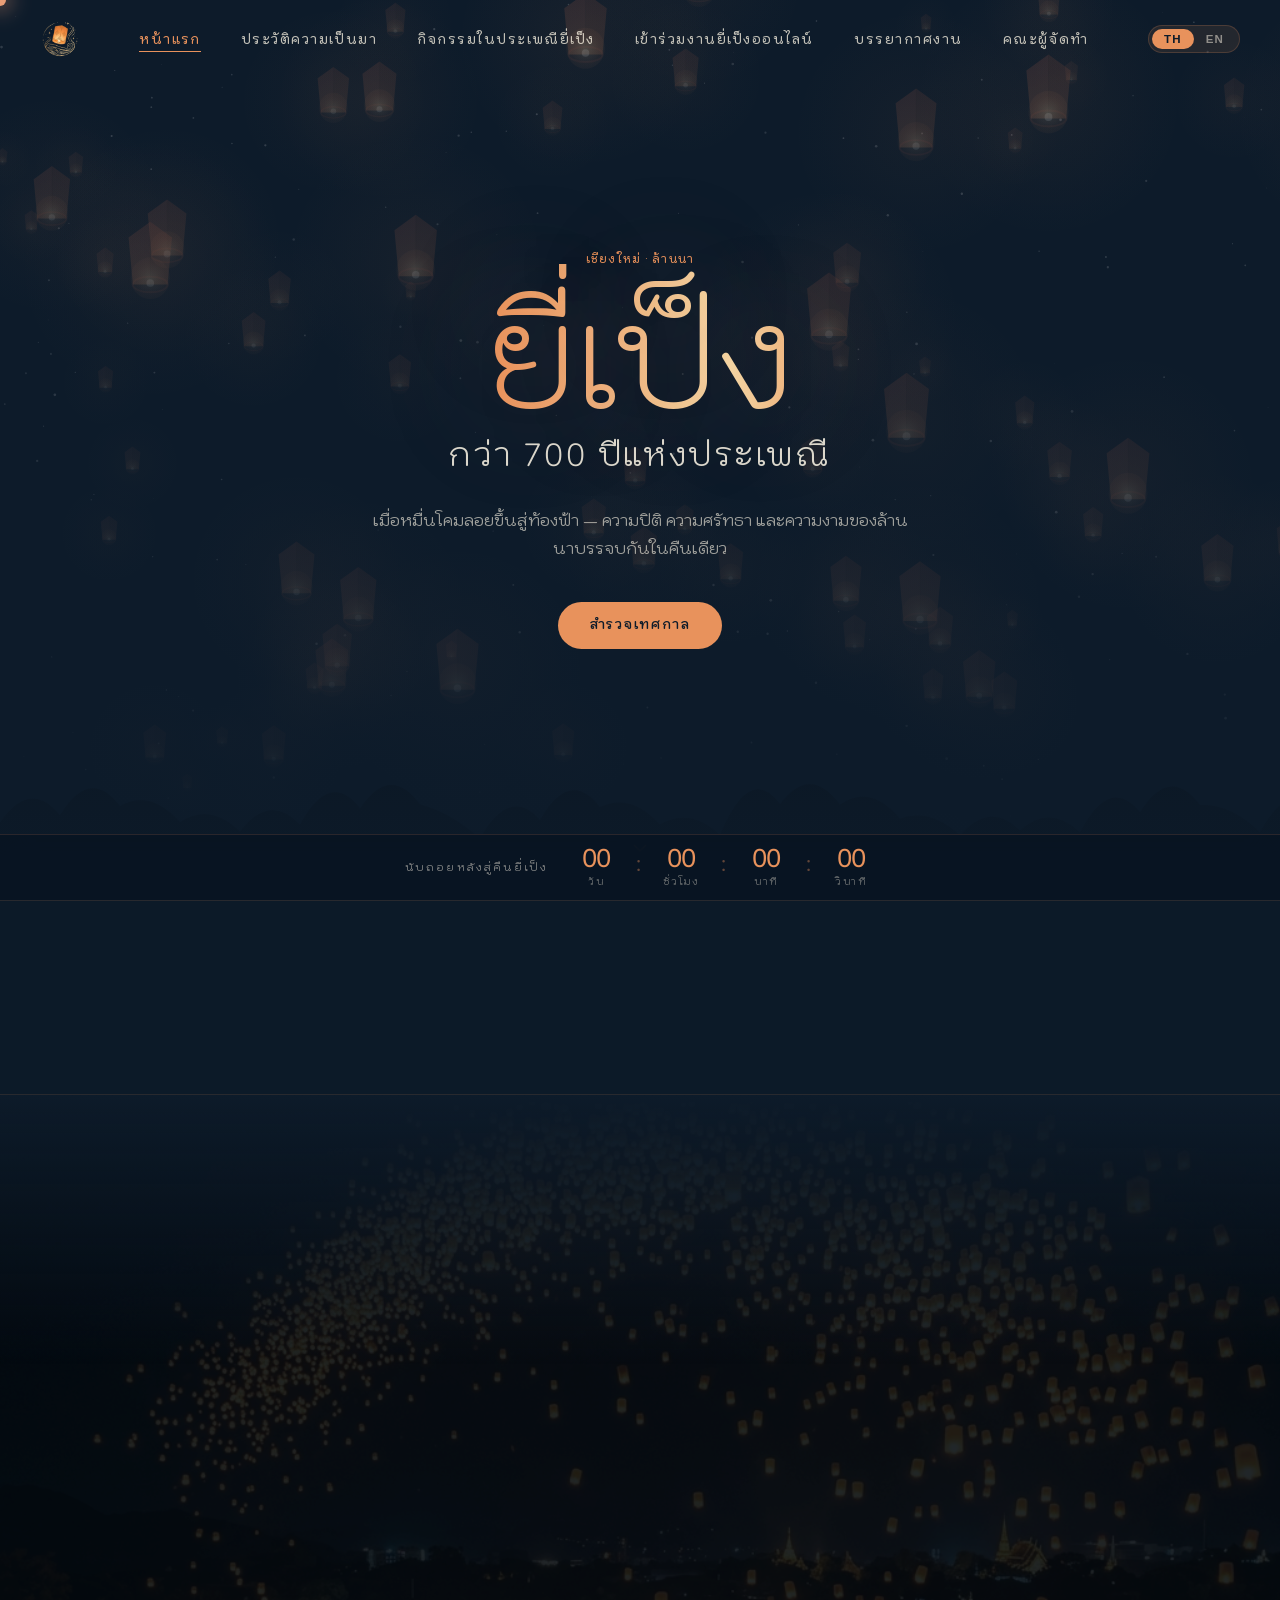
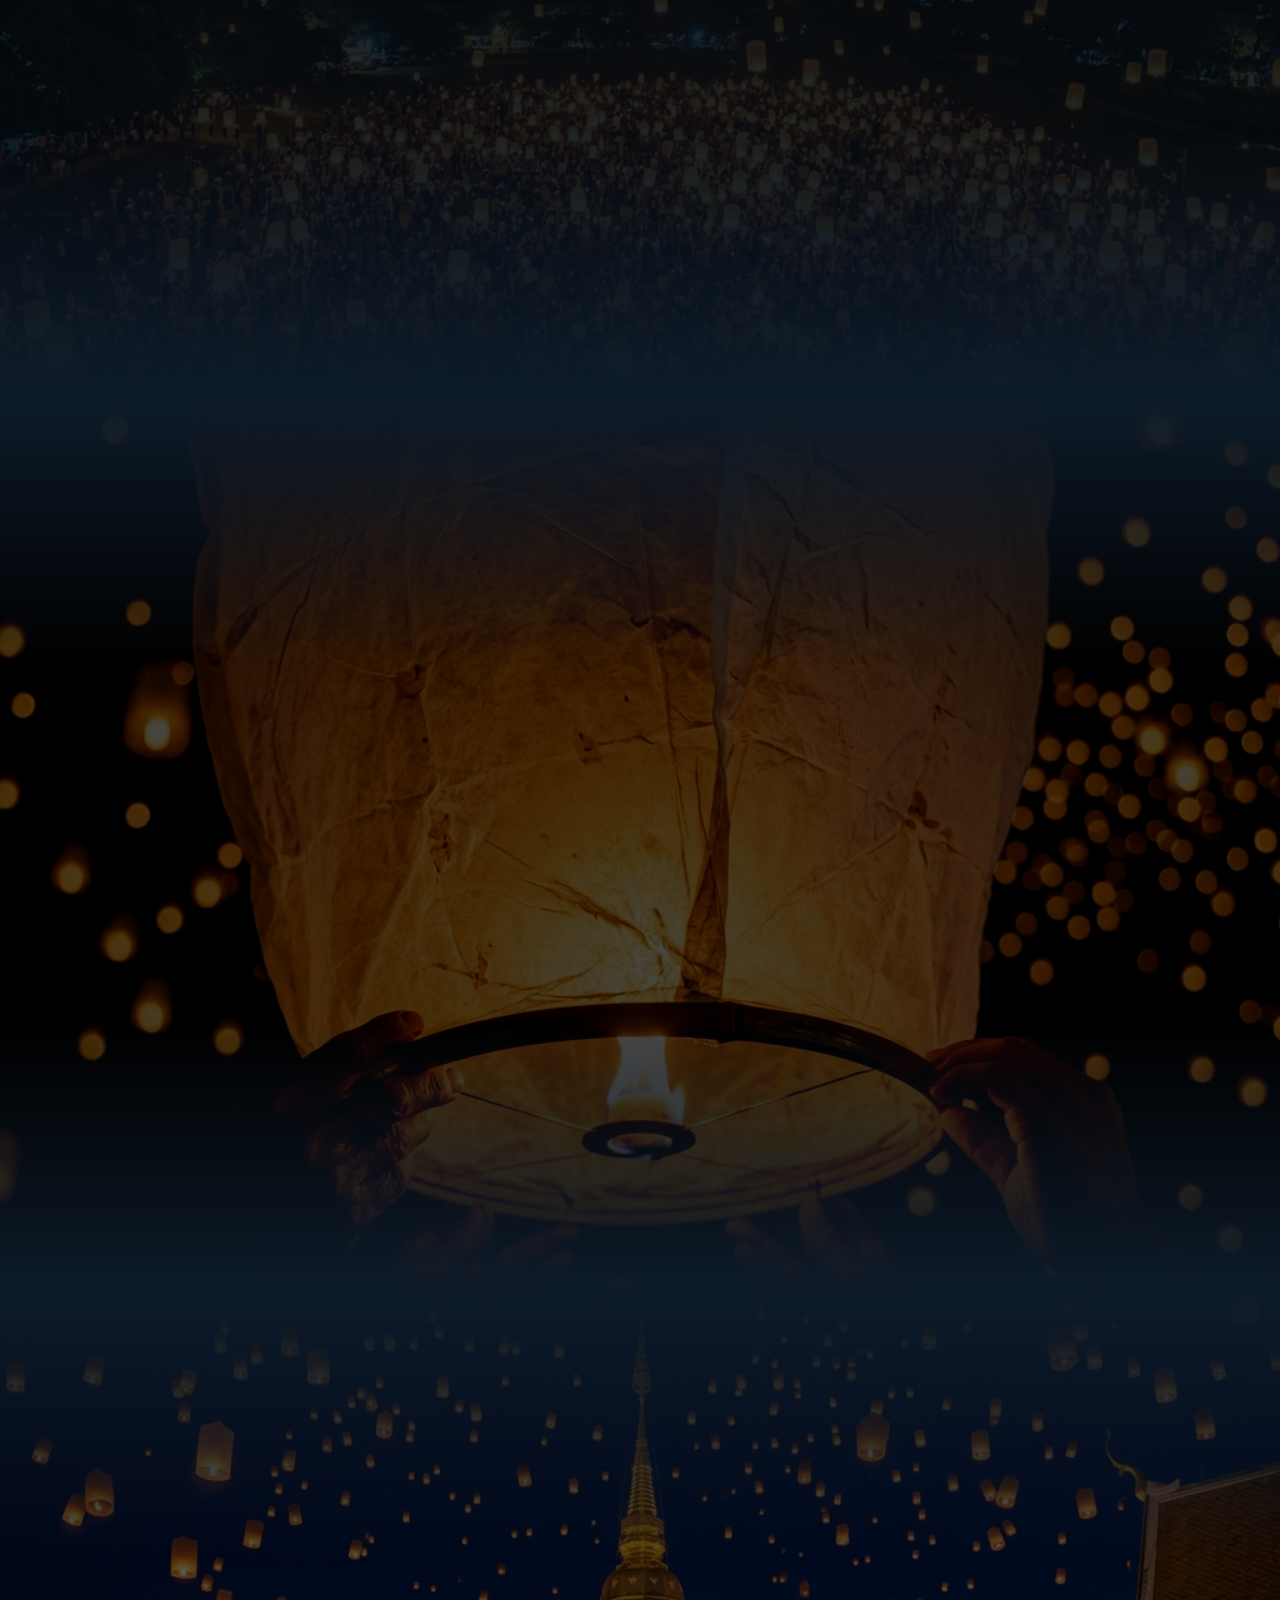
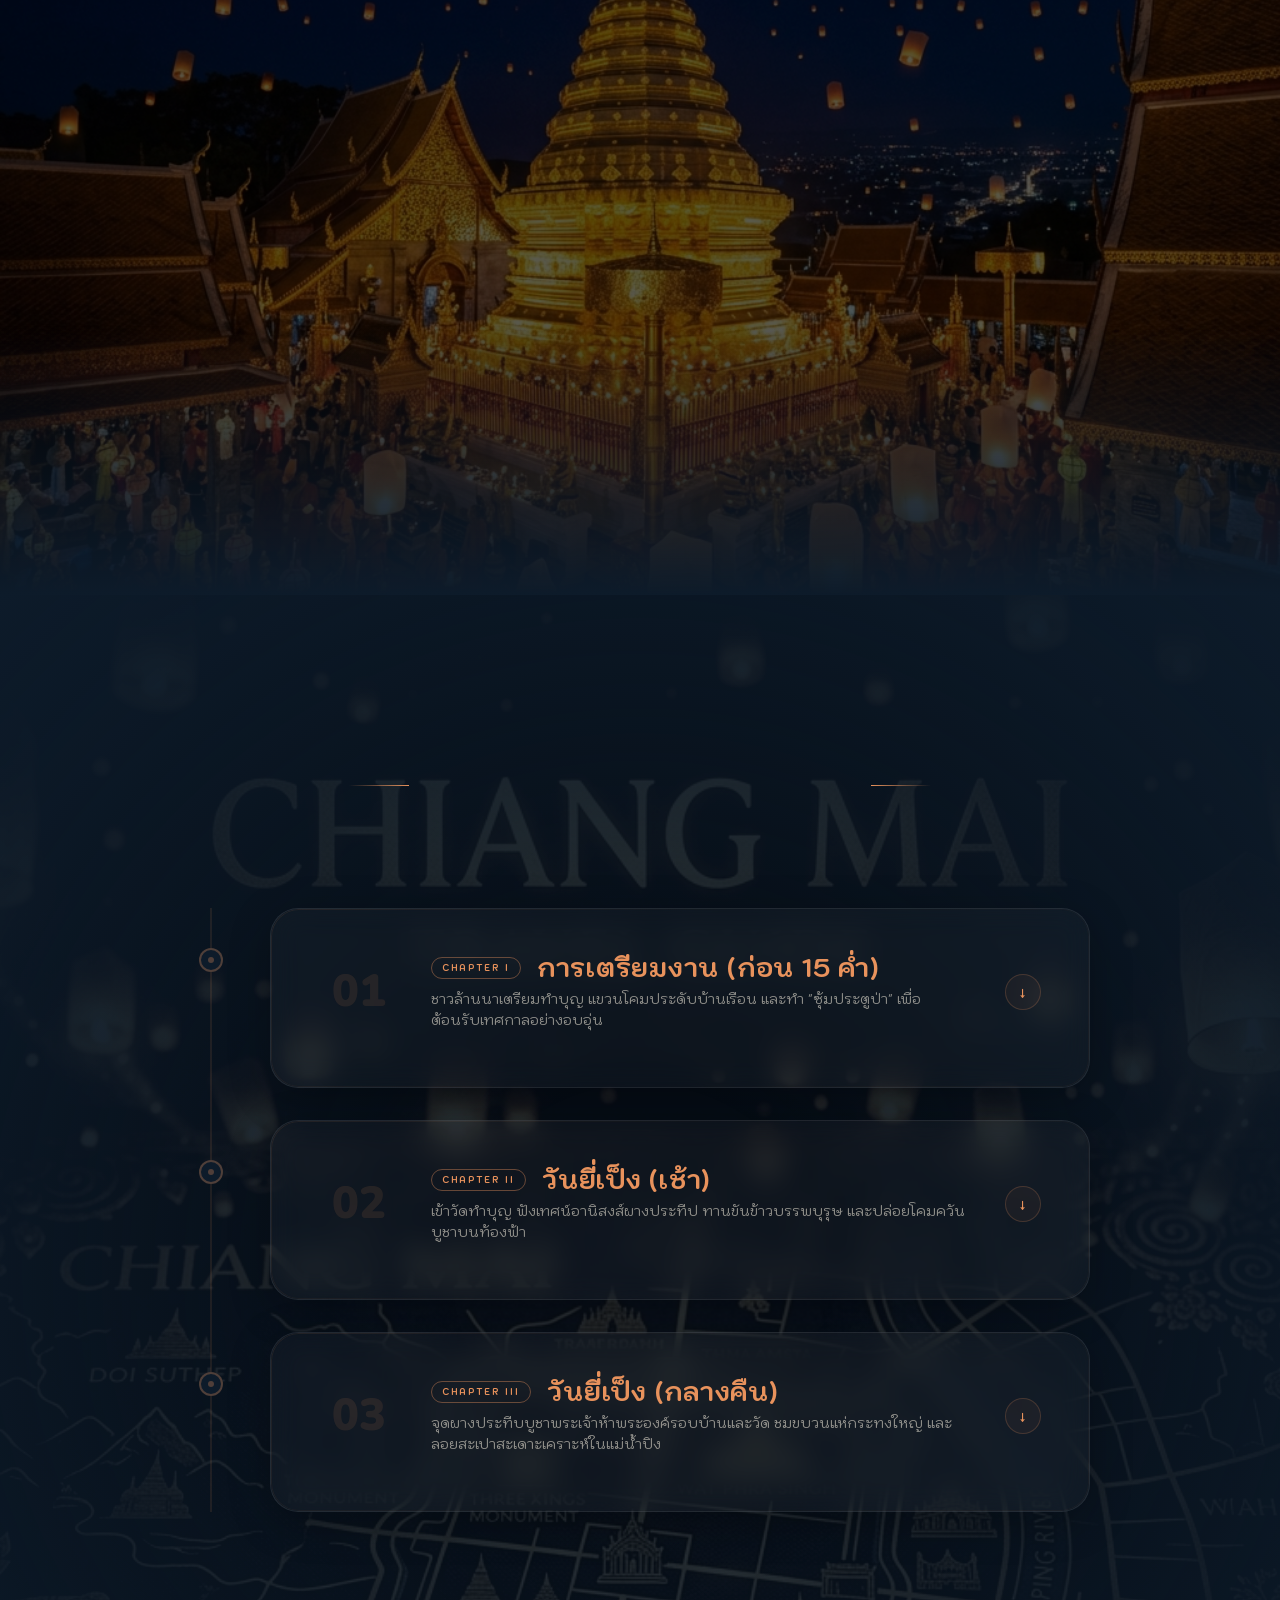
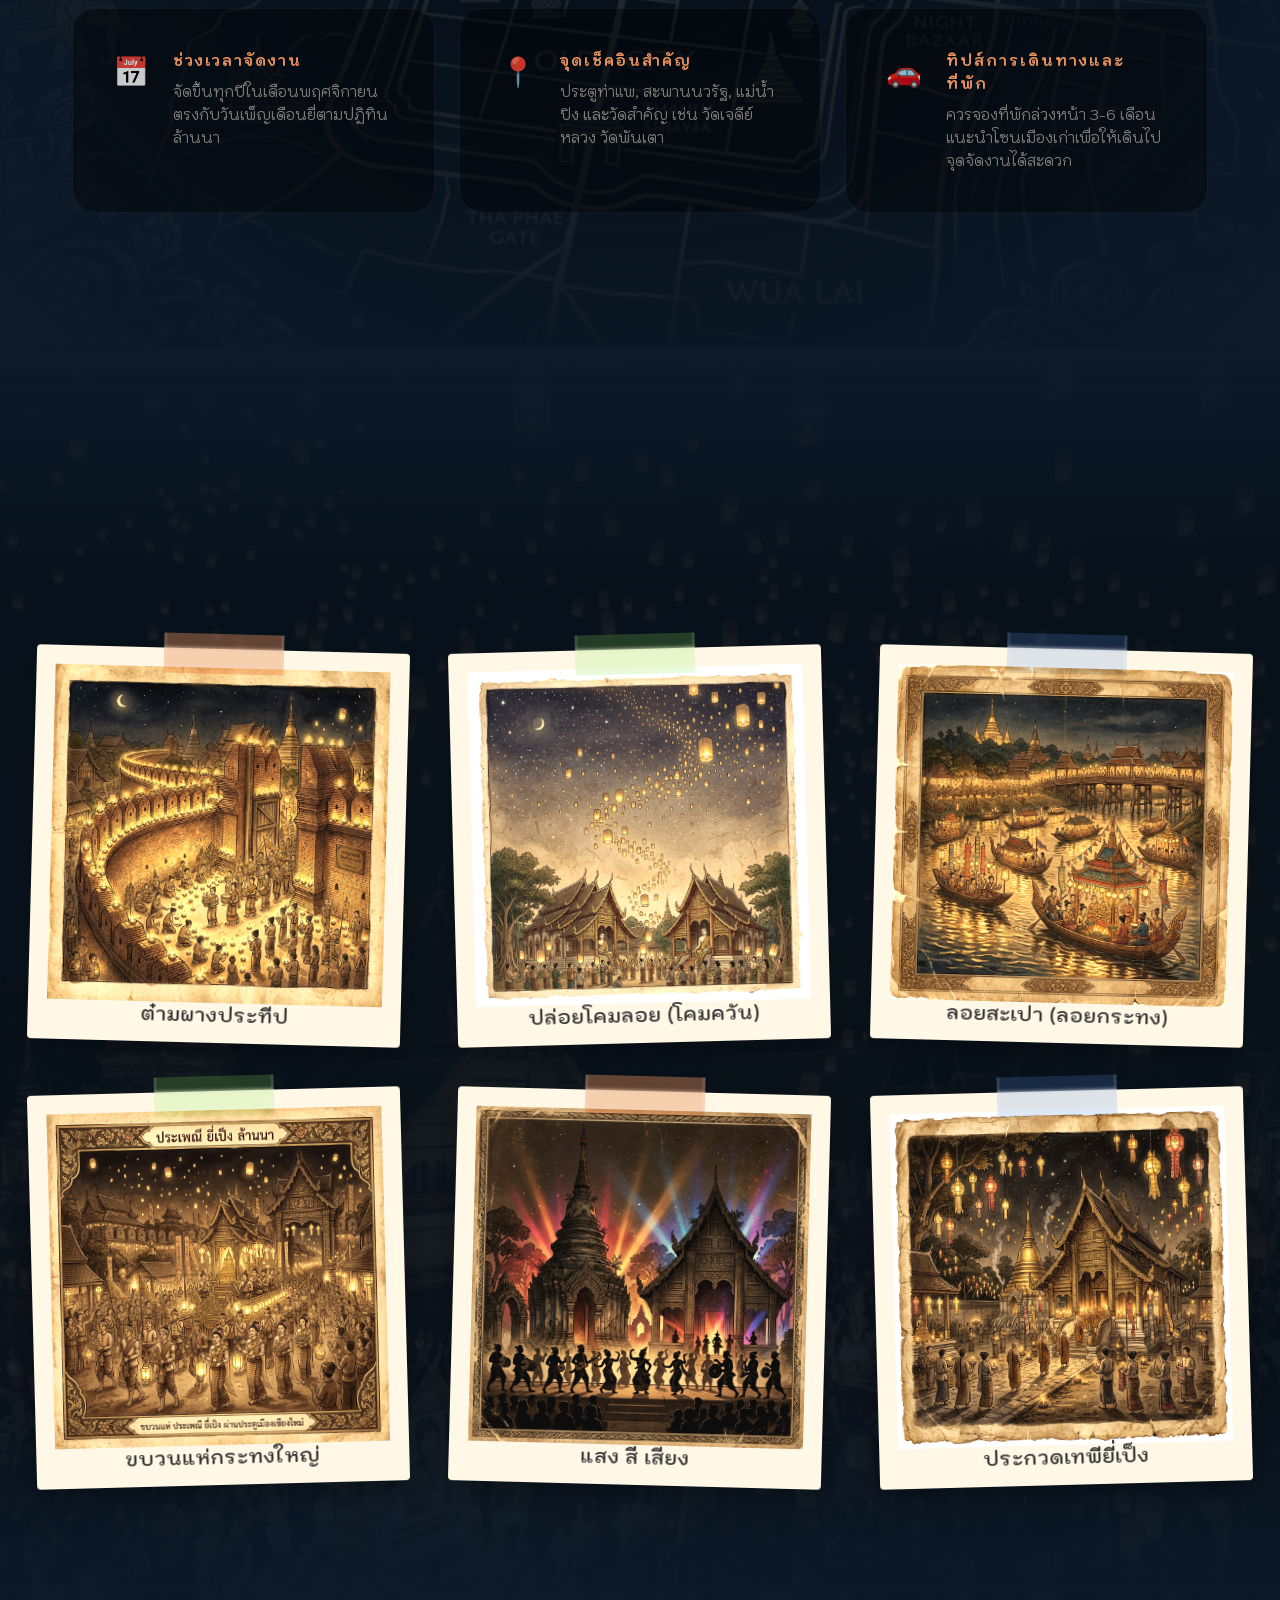
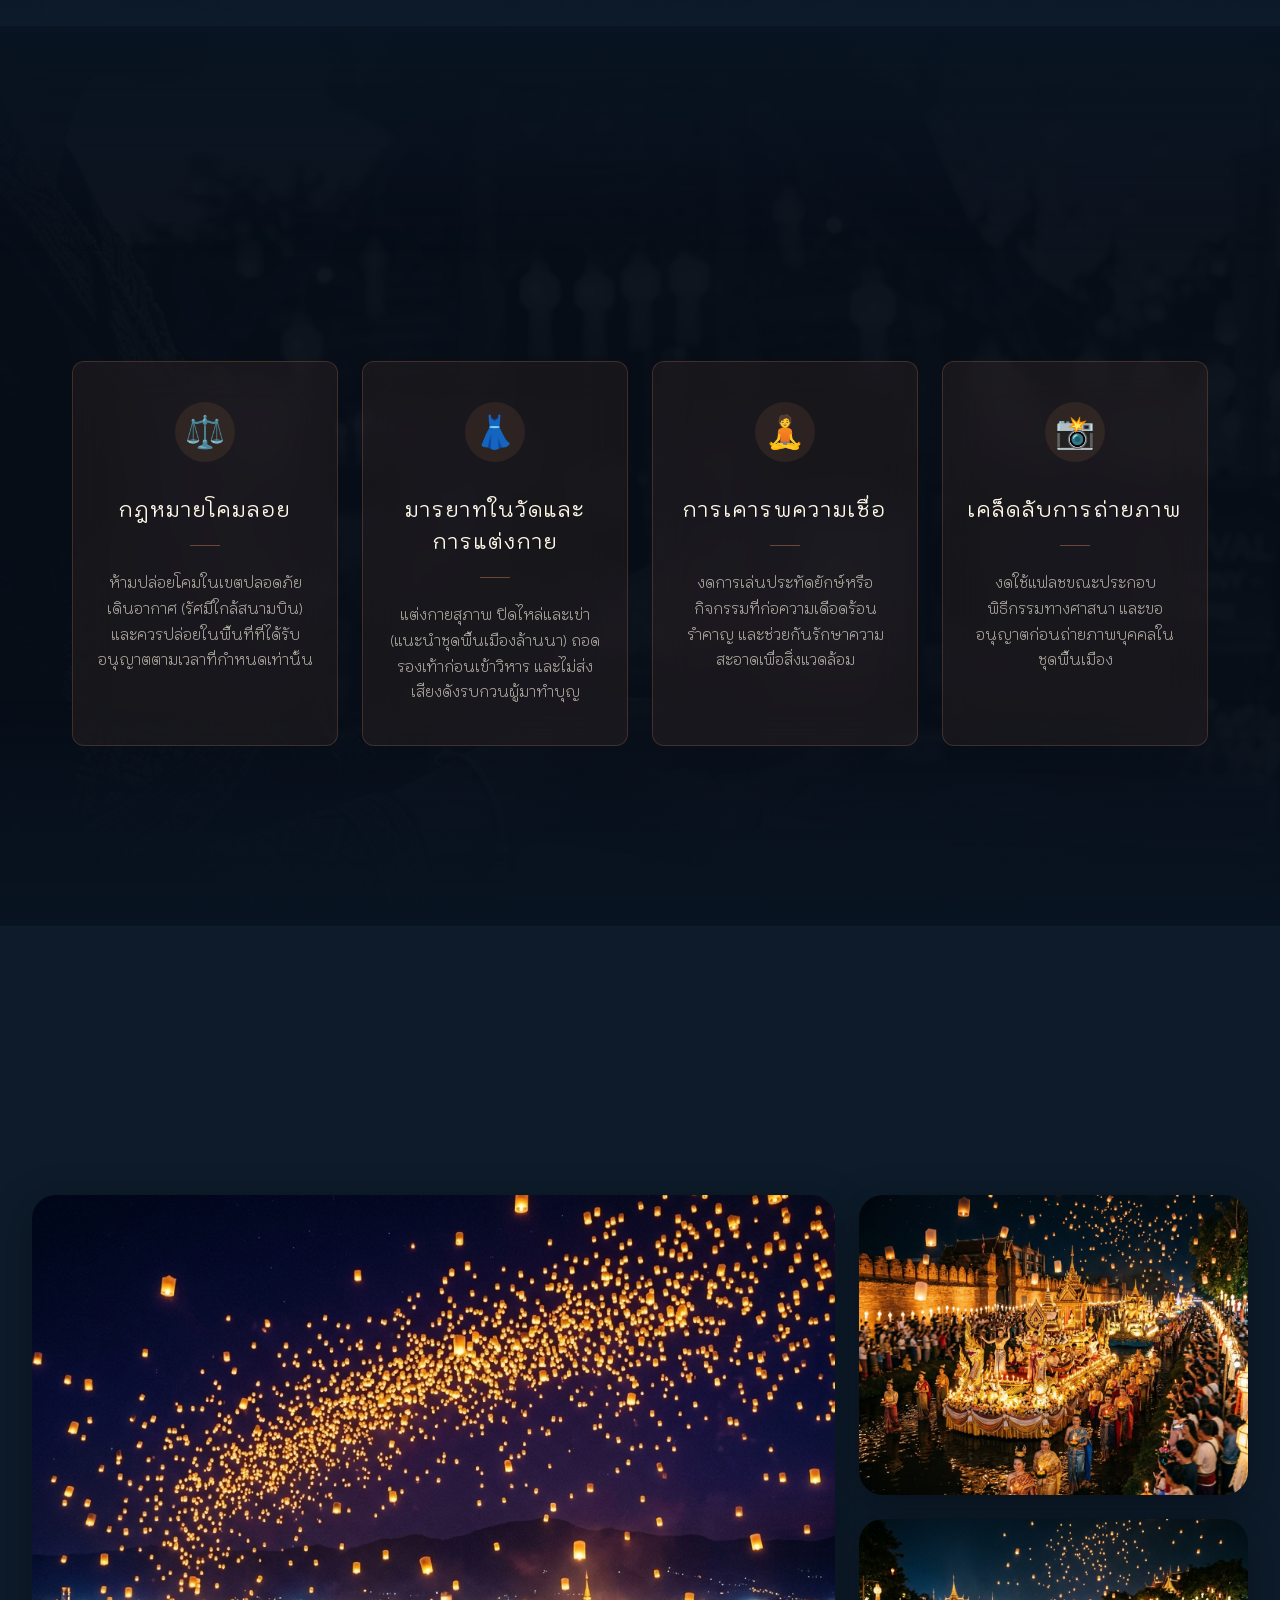
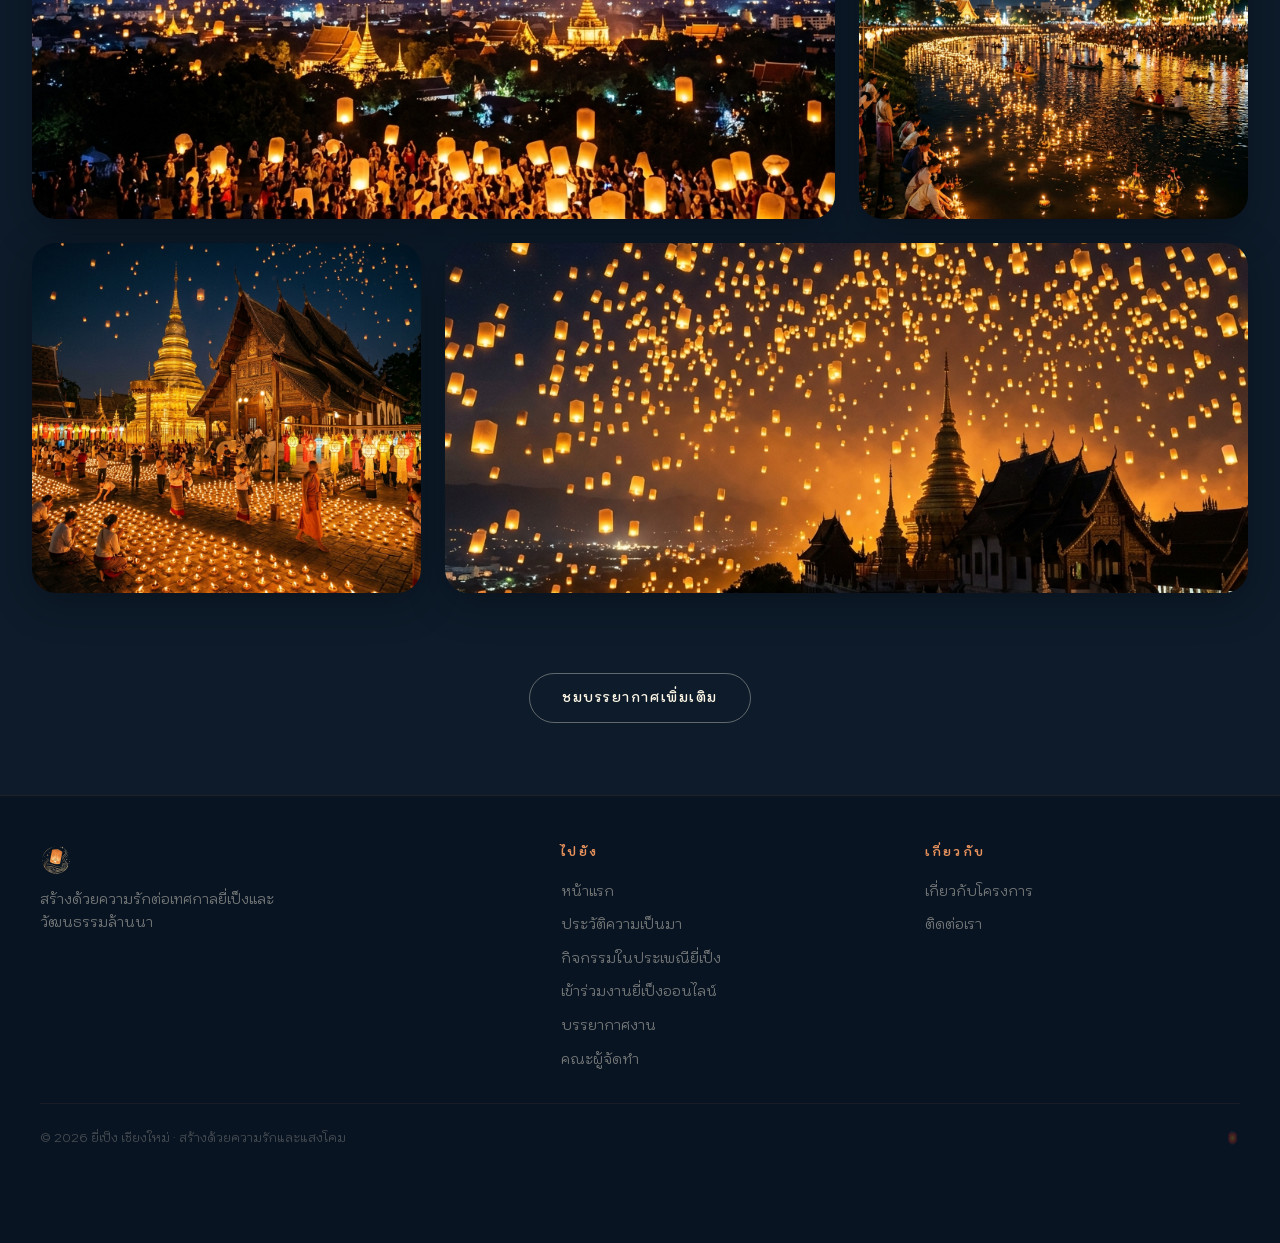
==== commit da1eb57d: "Finish" ====
--- a/index.html
+++ b/index.html
@@ -64,13 +64,7 @@
     <!-- ── NAVBAR ────────────────────────────────────── -->
     <nav id="navbar">
       <a class="nav-logo" href="index.html">
-        <svg class="nav-logo-icon" viewBox="0 0 36 36" fill="none">
-          <ellipse cx="18" cy="14" rx="7" ry="10" fill="rgba(232,146,92,0.15)" stroke="#E8925C" stroke-width="1.2" />
-          <ellipse cx="18" cy="22" rx="7" ry="2.5" stroke="#E8925C" stroke-width="1" stroke-dasharray="2 2" />
-          <line x1="18" y1="24" x2="18" y2="30" stroke="#E8925C" stroke-width="1" />
-          <ellipse cx="18" cy="24" rx="3" ry="1.2" fill="rgba(212,120,74,0.5)" />
-        </svg>
-        <span class="nav-logo-text">ยี่เป็ง</span>
+        <img src="assets/images/YIPENG_logo.png" alt="ยี่เป็ง" style="height: 40px; width: auto; object-fit: contain;">
       </a>
 
       <ul class="nav-links">
@@ -871,13 +865,7 @@
         <div class="footer-inner">
           <div class="footer-brand">
             <div style="display:flex;align-items:center;gap:.6rem;margin-bottom:.75rem;">
-              <svg width="28" height="28" viewBox="0 0 36 36" fill="none">
-                <ellipse cx="18" cy="14" rx="7" ry="10" fill="rgba(232,146,92,0.15)" stroke="#E8925C"
-                  stroke-width="1.2" />
-                <ellipse cx="18" cy="22" rx="7" ry="2.5" stroke="#E8925C" stroke-width="1" />
-                <line x1="18" y1="24" x2="18" y2="30" stroke="#E8925C" stroke-width="1" />
-              </svg>
-              <span style="font-family:var(--font-display);font-size:1.1rem;color:#FFF8E7;">ยี่เป็ง เชียงใหม่</span>
+              <img src="assets/images/YIPENG_logo.png" alt="ยี่เป็ง" style="height: 32px; width: auto; object-fit: contain;">
             </div>
             <p data-i18n="footer_tagline"></p>
           </div>
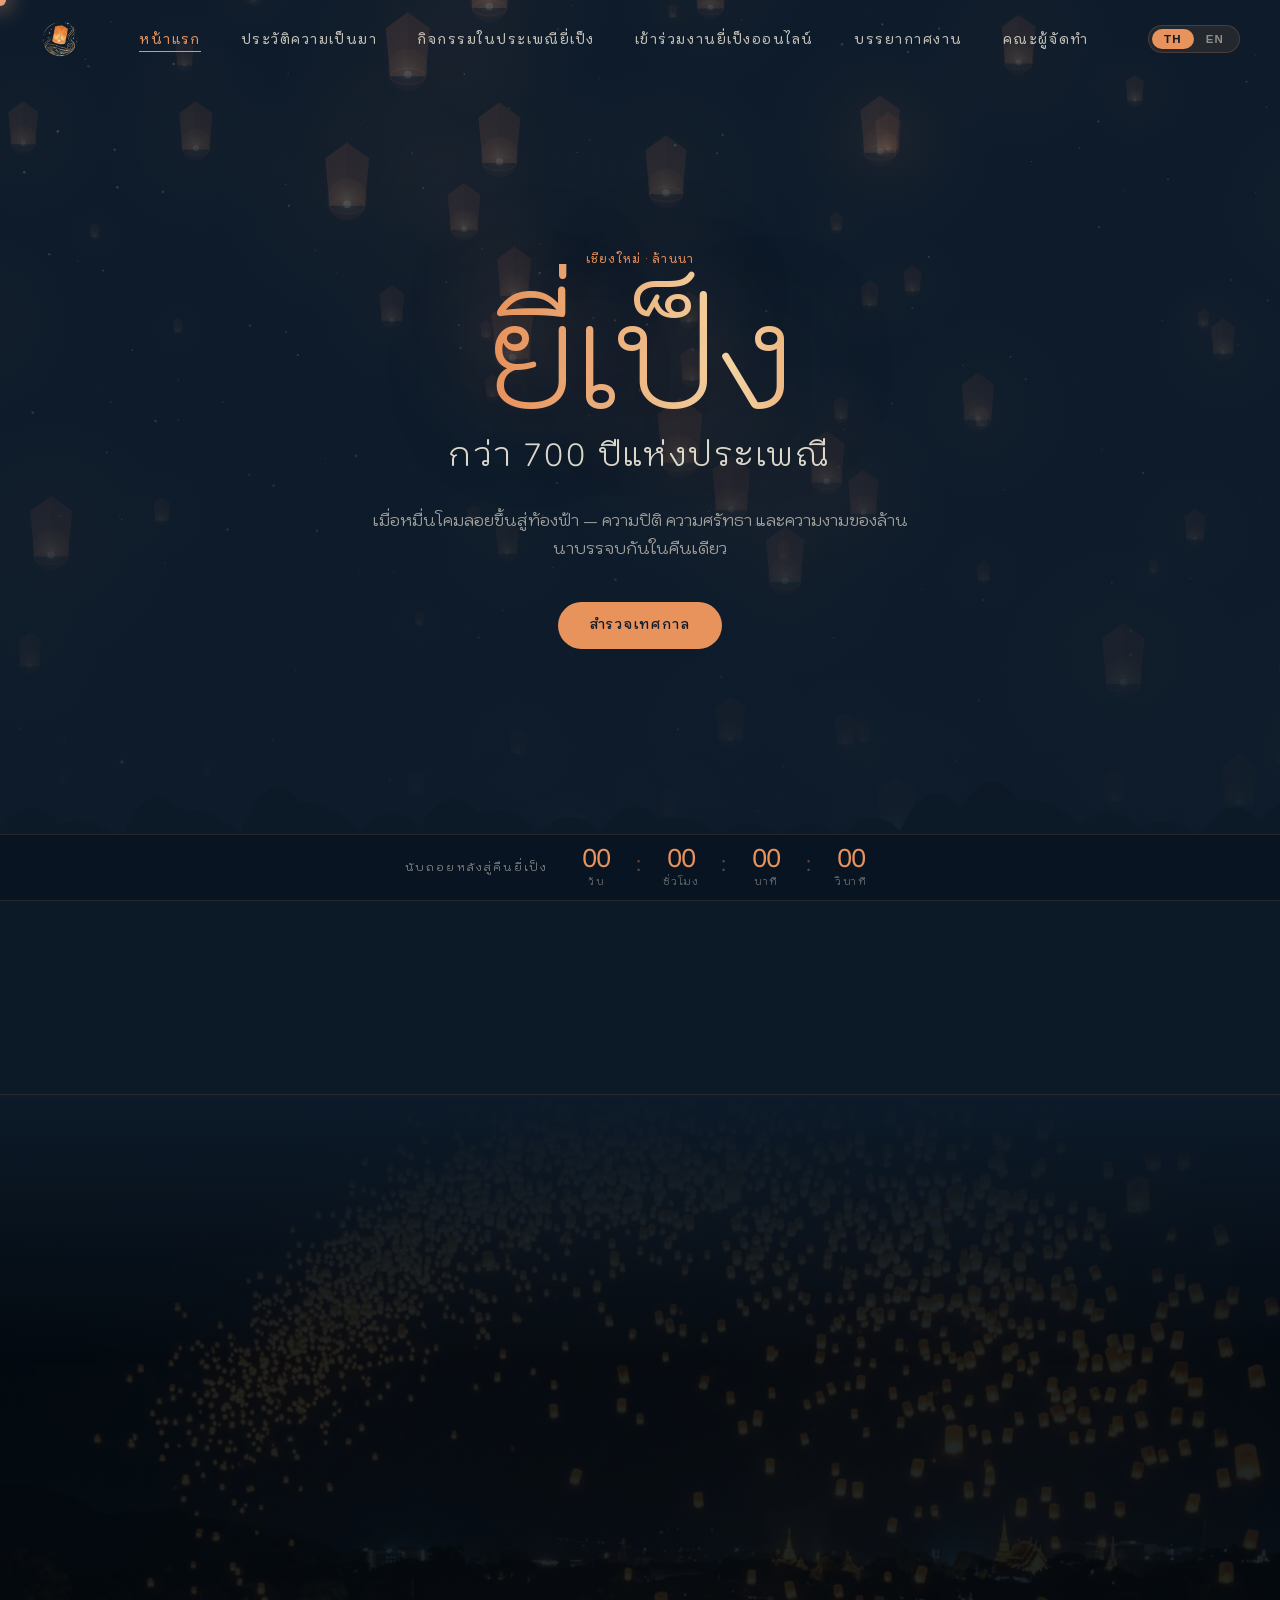
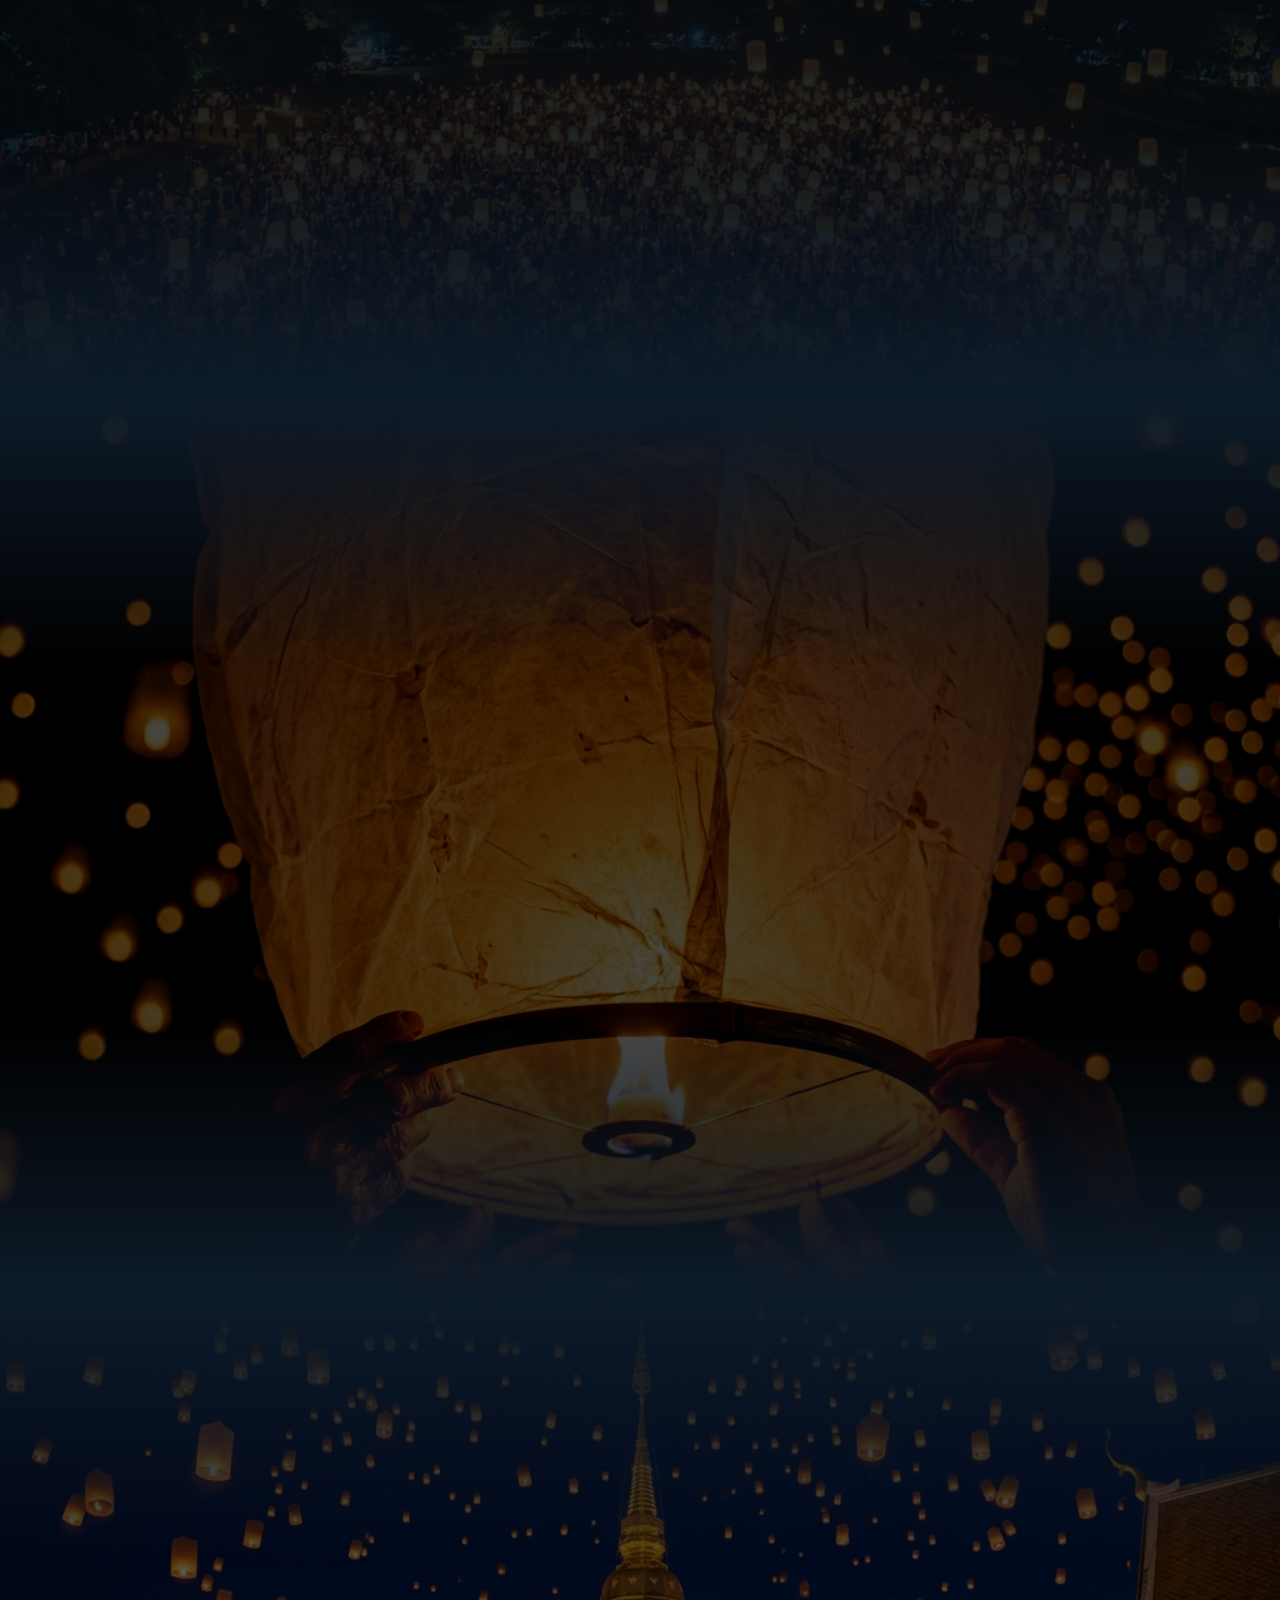
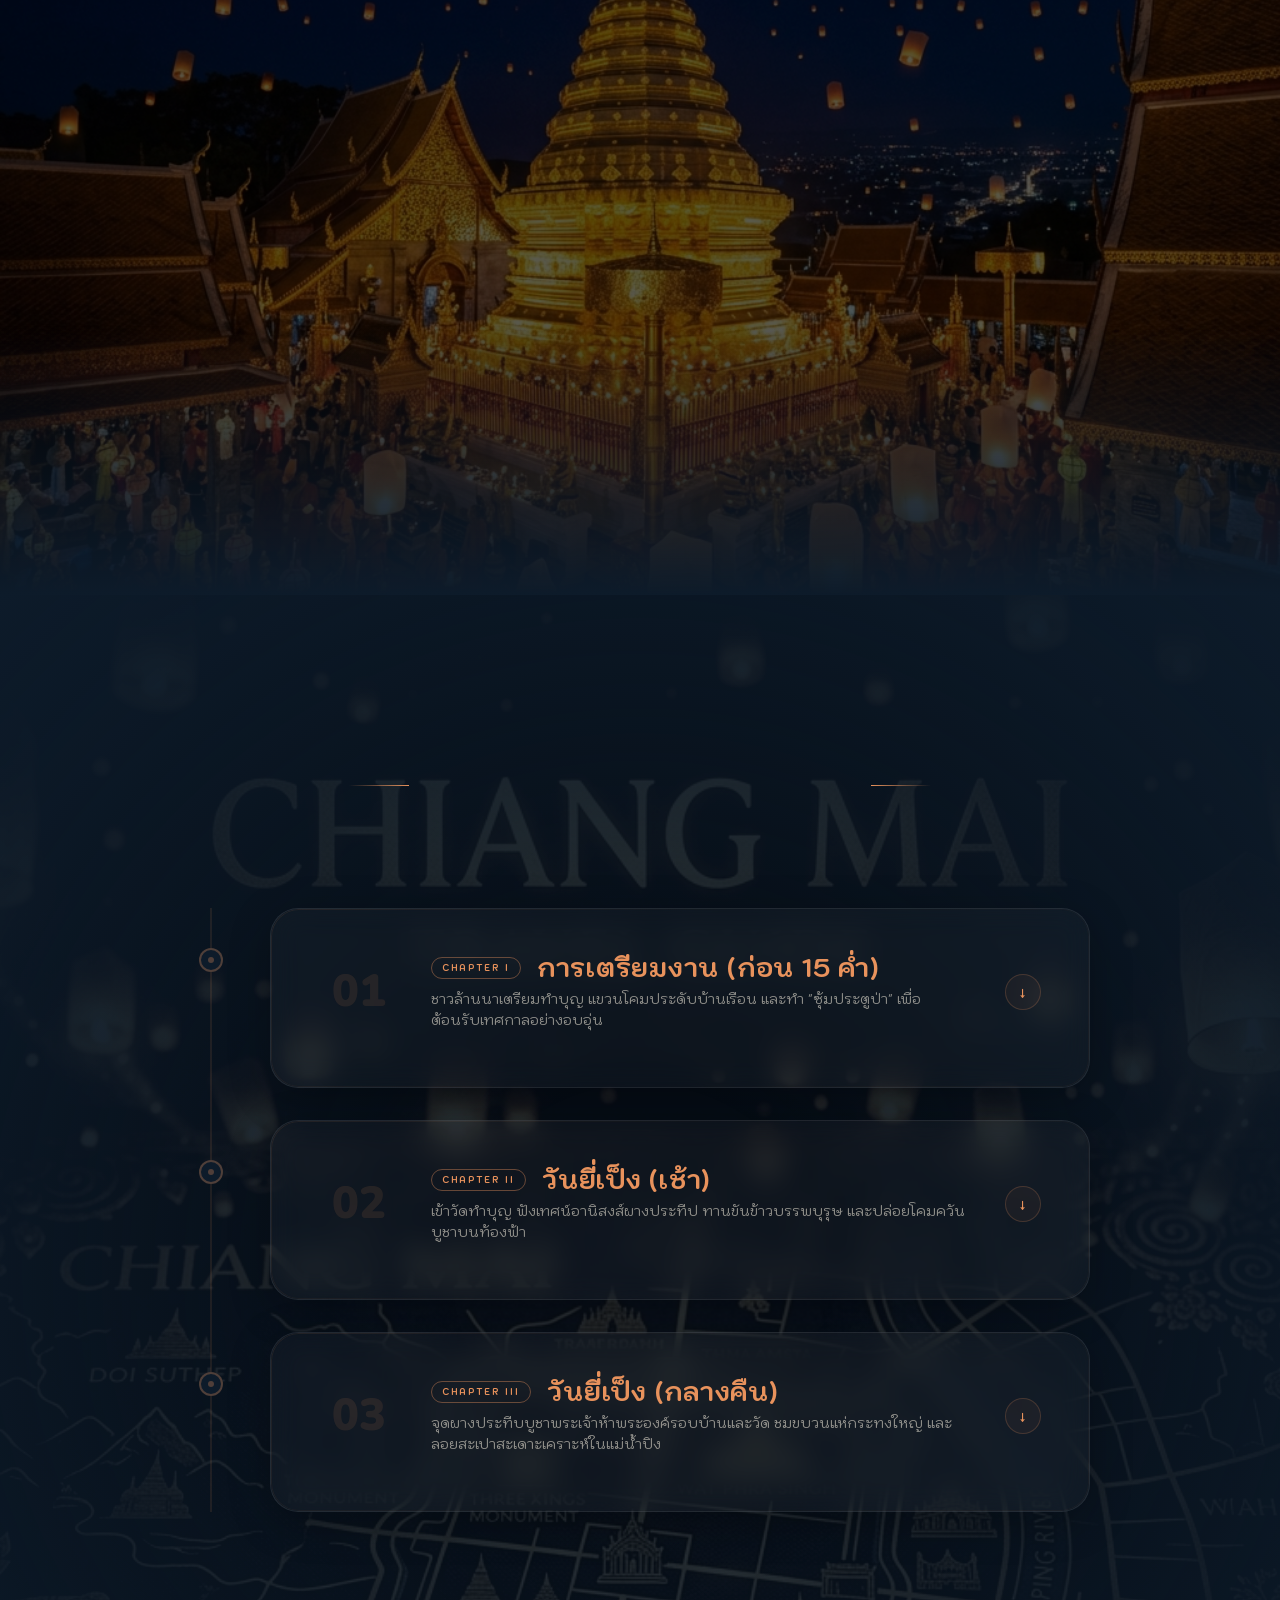
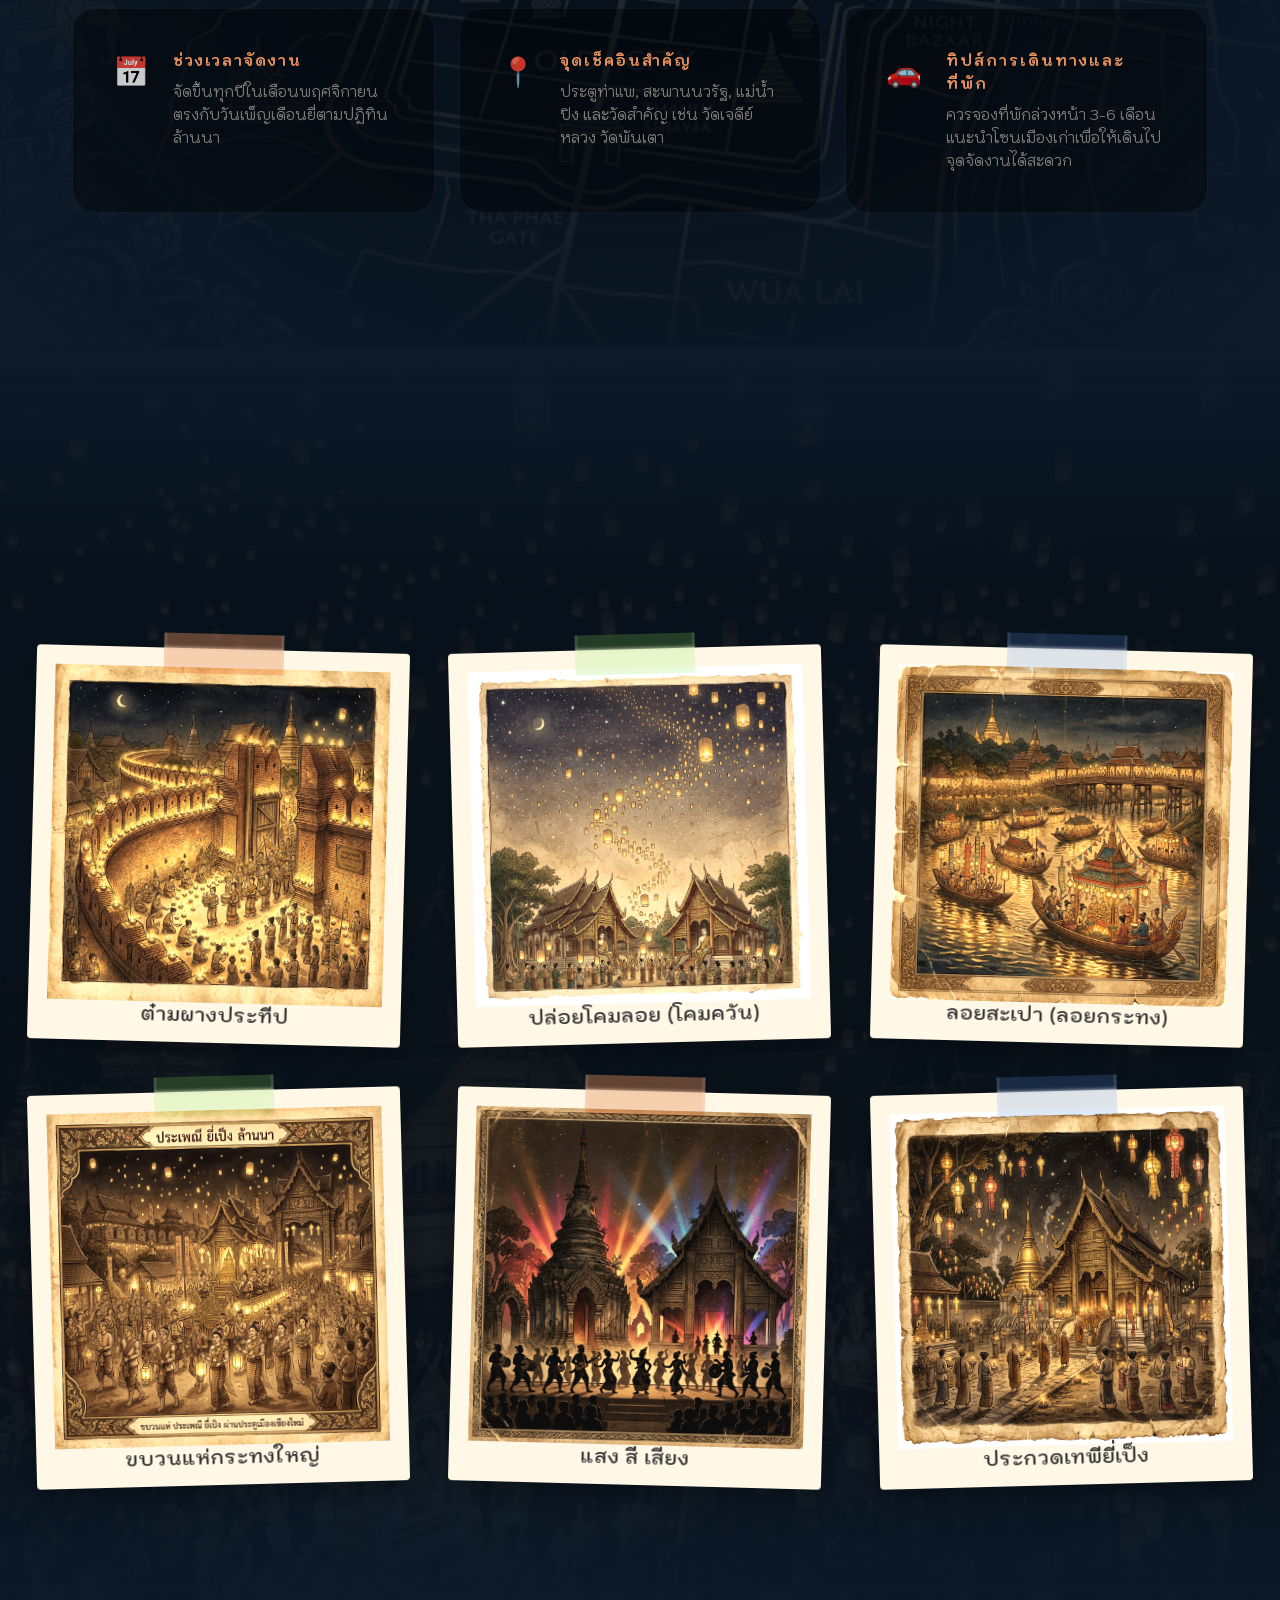
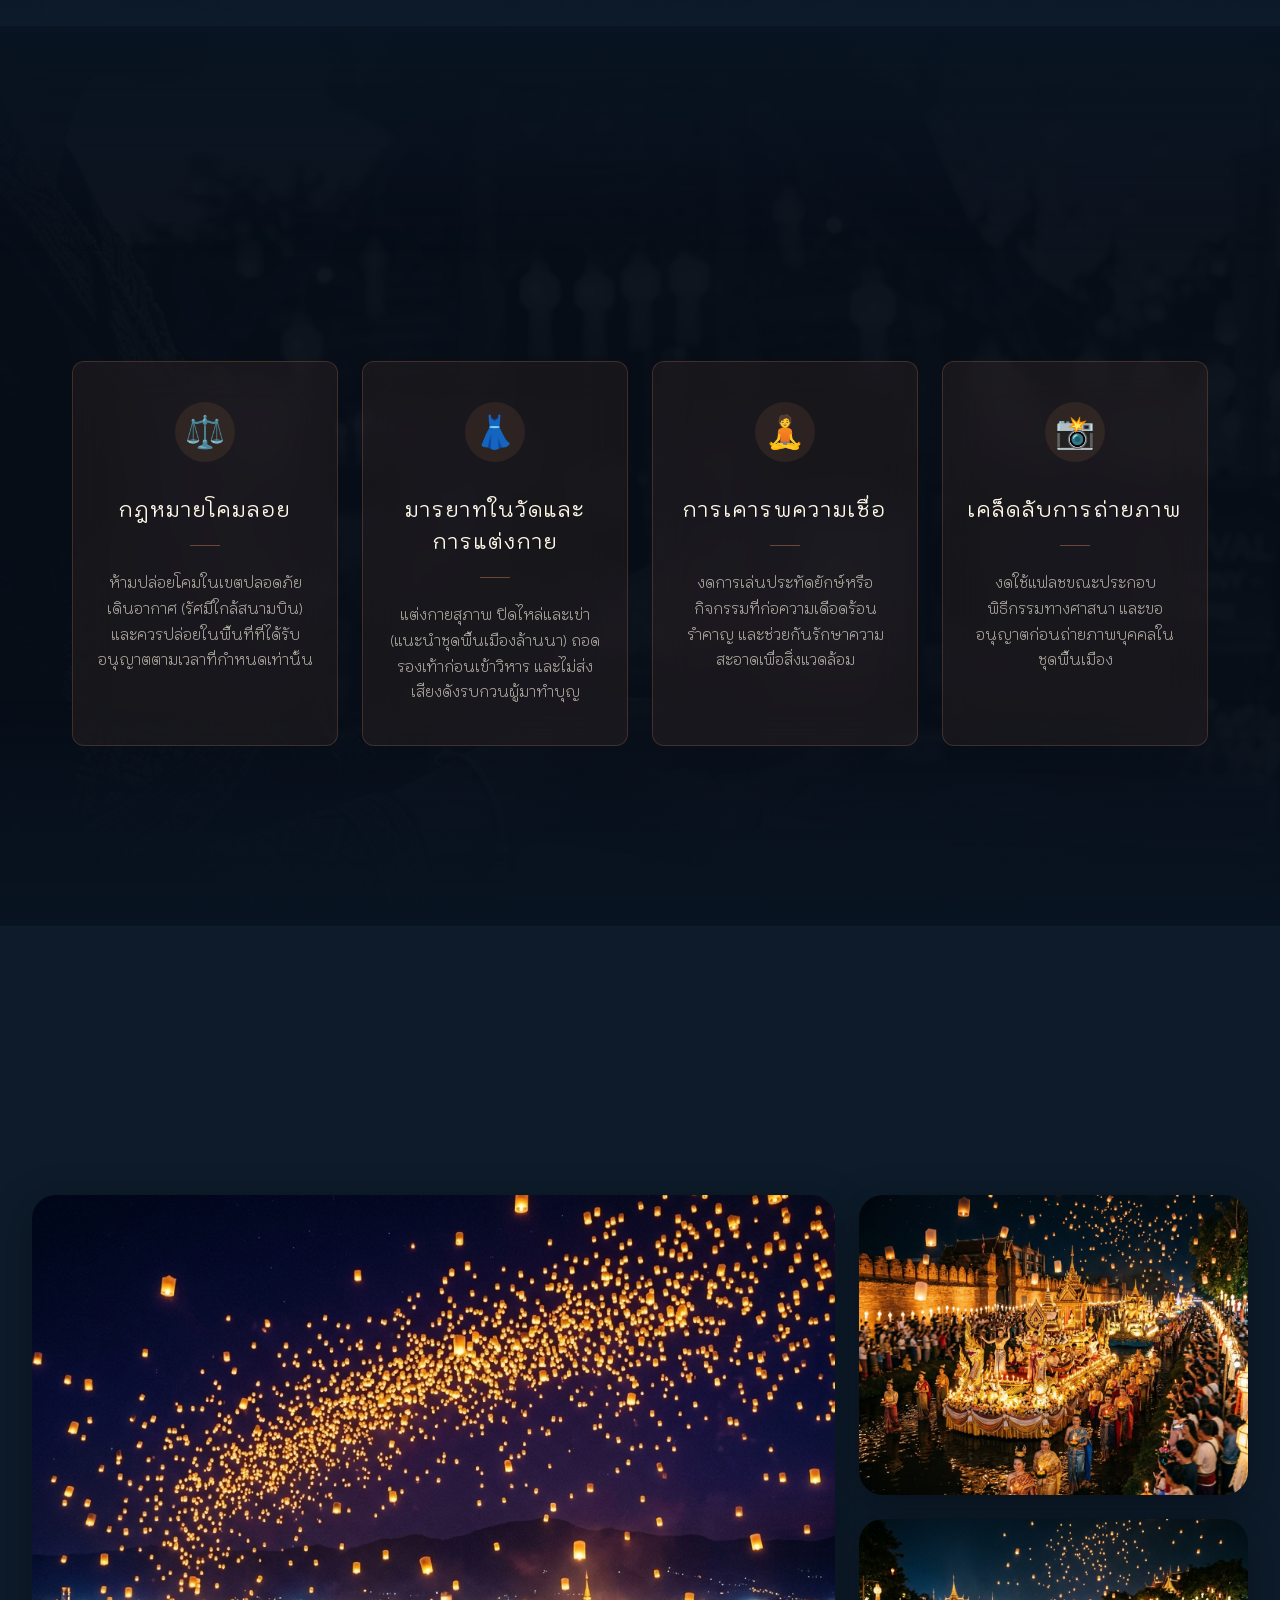
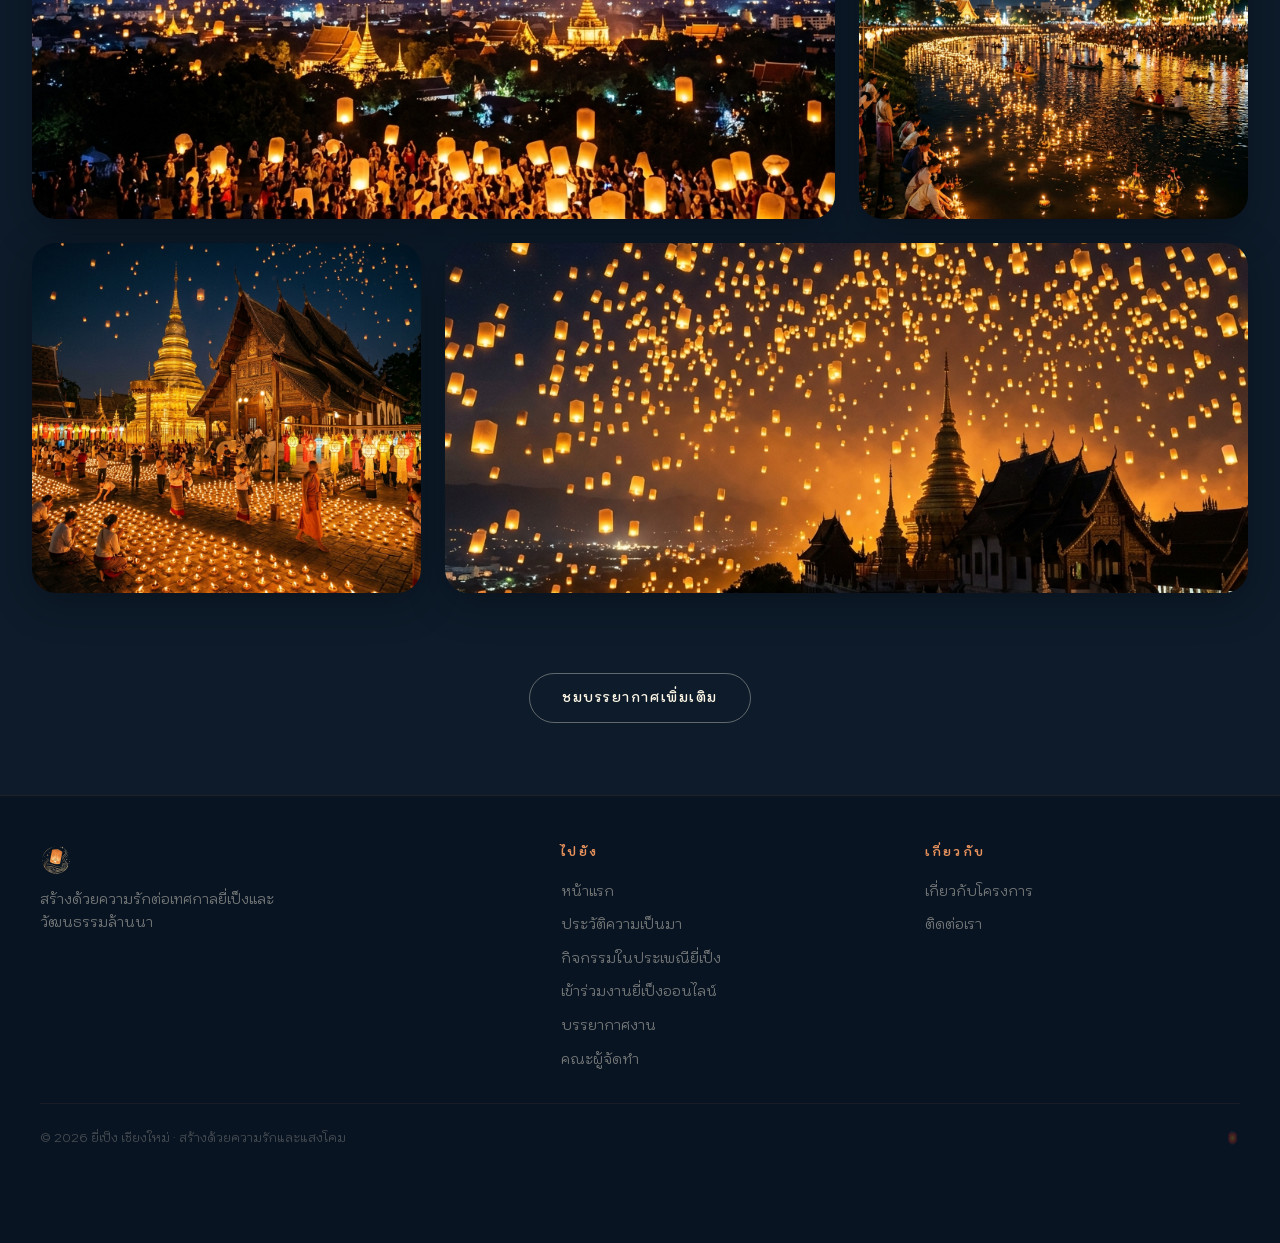
==== commit 8c6ab27f: "fix book" ====
--- a/index.html
+++ b/index.html
@@ -29,13 +29,13 @@
     <canvas id="intro-canvas" style="position:absolute;inset:0;width:100%;height:100%;"></canvas>
     <div id="intro-overlay"
       style="position:absolute;inset:0;display:flex;flex-direction:column;align-items:center;justify-content:center;pointer-events:none;">
-      <p class="eyebrow" style="color:rgba(232,146,92,0.7);letter-spacing:.3em;margin-bottom:1rem;" data-i18n="home_eyebrow">เชียงใหม่ · ล้านนา</p>
+      <p class="eyebrow" style="color:rgba(232,146,92,0.7);letter-spacing:.3em;margin-bottom:1rem;"
+        data-i18n="home_eyebrow">เชียงใหม่ · ล้านนา</p>
       <h1
         style="font-family:var(--font-display);font-size:clamp(4rem,10vw,10rem);font-weight:300;color:#FFF8E7;line-height:1;text-align:center;text-shadow:0 0 80px rgba(232,146,92,0.4);"
         data-i18n="intro_title">
         The Yi Peng Story</h1>
-      <p
-        style="font-family:var(--font-display);font-size:clamp(1.2rem,2.5vw,2rem);color:rgba(255,248,231,0.7);margin-top:.75rem;letter-spacing:.05em;"
+      <p style="font-family:var(--font-display);font-size:clamp(1.2rem,2.5vw,2rem);color:rgba(255,248,231,0.7);margin-top:.75rem;letter-spacing:.05em;"
         data-i18n="intro_subtitle">
         Illuminating Lanna: From the Sky to the Waters.</p>
     </div>
@@ -74,7 +74,7 @@
         <li><a href="traditions.html" data-i18n="nav_traditions">ประเพณี</a></li>
 
         <li><a href="gallery.html" data-i18n="nav_gallery">แกลเลอรี</a></li>
-                    <li><a href="member.html" data-i18n="nav_members">คณะผู้จัดทำ</a></li>
+        <li><a href="member.html" data-i18n="nav_members">คณะผู้จัดทำ</a></li>
       </ul>
 
       <div class="nav-right">
@@ -97,7 +97,7 @@
         <li><a href="traditions.html" data-i18n="nav_traditions">ประเพณี</a></li>
 
         <li><a href="gallery.html" data-i18n="nav_gallery">แกลเลอรี</a></li>
-                    <li><a href="member.html" data-i18n="nav_members">คณะผู้จัดทำ</a></li>
+        <li><a href="member.html" data-i18n="nav_members">คณะผู้จัดทำ</a></li>
       </ul>
     </div>
 
@@ -224,7 +224,7 @@
                         ขอให้แสงโคมนำทางความฝัน และความสุขของคุณให้สว่างไสวตลอดไป
                         ขอบคุณที่ร่วมเดินทางผ่านหน้ากระดาษแห่งประวัติศาสตร์นี้...</p>
                       <img src="assets/images/book_page_3.png"
-                        style="width:100%; height:auto; border-radius:4px; margin-top:1.2rem; filter: sepia(0.2) contrast(1.1); mix-blend-mode: multiply; opacity: 0.85;">
+                        style="width:100%; max-height:350px; object-fit:contain; border-radius:4px; margin-top:1.2rem; filter: sepia(0.2) contrast(1.1); mix-blend-mode: multiply; opacity: 0.95;">
                     </div>
                   </div>
 
@@ -238,7 +238,7 @@
                         <p style="font-size: 0.85rem; line-height: 1.5; opacity: 0.9;" data-i18n="book_page3_p">
                           การประดิษฐ์โคมและกระทงด้วยมือ เป็นการฝึกสมาธิและความประณีตที่ส่งต่อจากรุ่นสู่รุ่น...</p>
                         <img src="assets/images/book_page_5.png"
-                          style="width:100%; height:auto; border-radius:4px; margin-top:1.2rem; filter: sepia(0.2) contrast(1.1); mix-blend-mode: multiply; opacity: 0.85;">
+                          style="width:100%; max-height:350px; object-fit:contain; border-radius:4px; margin-top:1.2rem; filter: sepia(0.2) contrast(1.1); mix-blend-mode: multiply; opacity: 0.95;">
                         <p style="margin-top: 1rem; font-weight: 600; color: #E8925C; text-align: right;"
                           data-i18n="book_next">หน้าถัดไป →</p>
                       </div>
@@ -279,7 +279,7 @@
                         <p style="font-size: 0.85rem; line-height: 1.5;" data-i18n="book_page2_back_p">นอกจากโคมไฟแล้ว
                           อาหารล้านนาอย่าง ข้าวซอย และแกงฮังเล ก็เป็นส่วนสำคัญของการเฉลิมฉลอง...</p>
                         <img src="assets/images/book_page_4.png"
-                          style="width:100%; height:auto; border-radius:4px; margin-top:1.2rem; filter: sepia(0.2) contrast(1.1); mix-blend-mode: multiply; opacity: 0.85;">
+                          style="width:100%; max-height:350px; object-fit:contain; border-radius:4px; margin-top:1.2rem; filter: sepia(0.2) contrast(1.1); mix-blend-mode: multiply; opacity: 0.95;">
                         <p style="margin-top: 1.5rem; font-weight: 600; color: #E8925C; text-align: left;"
                           data-i18n="book_prev">← กลับ</p>
                       </div>
@@ -297,7 +297,7 @@
                           "ยี่" หมายถึงสอง และ "เป็ง" คือเพ็ญ ยี่เป็งจึงตรงกับวันเพ็ญเดือนสองตามปฏิทินล้านนา
                           ซึ่งเป็นช่วงเวลาที่ลมหนาวเริ่มพัดผ่านและท้องฟ้าสดใส...</p>
                         <img src="assets/images/book_page_1.png"
-                          style="width:100%; height:auto; border-radius:4px; margin-top:1.2rem; filter: sepia(0.2) contrast(1.1); mix-blend-mode: multiply; opacity: 0.85;">
+                          style="width:100%; max-height:350px; object-fit:contain; border-radius:4px; margin-top:1.2rem; filter: sepia(0.2) contrast(1.1); mix-blend-mode: multiply; opacity: 0.95;">
                         <p style="margin-top: 1rem; font-weight: 600; color: #E8925C; text-align: right;"
                           data-i18n="book_next">หน้าถัดไป →</p>
                       </div>
@@ -311,7 +311,7 @@
                           การปล่อยโคมคือการส่งแสงไฟไปบูชาพระเกศแก้วจุฬามณีบนสวรรค์ชั้นดาวดึงส์
                           และเป็นการปล่อยวางทุกข์โศกให้ลอยไปกับสายลมเพื่อเริ่มต้นสิ่งใหม่...</p>
                         <img src="assets/images/book_page_2.png"
-                          style="width:100%; height:auto; border-radius:4px; margin-top:1.2rem; filter: sepia(0.2) contrast(1.1); mix-blend-mode: multiply; opacity: 0.85;">
+                          style="width:100%; max-height:350px; object-fit:contain; border-radius:4px; margin-top:1.2rem; filter: sepia(0.2) contrast(1.1); mix-blend-mode: multiply; opacity: 0.95;">
                         <p style="margin-top: 1rem; font-weight: 600; color: #E8925C; text-align: left;"
                           data-i18n="book_prev">← กลับ</p>
                       </div>
@@ -366,8 +366,11 @@
                 data-i18n="seg2_h2">ประวัติความเป็นมา</h2>
               <div class="reveal-right reveal-delay-2"
                 style="color:rgba(255,248,231,0.65);margin:1.5rem 0;line-height:1.9;font-size:.95rem;">
-                <p data-i18n="seg2_p1">ประเพณียี่เป็งเป็นประเพณีเก่าแก่ของล้านนาที่ถือปฏิบัติกันมาตั้งแต่พุทธศตวรรษที่ 14 ในสมัยอาณาจักรหริภุญชัยได้มีการทำพิธีลอยโขมดแล้ว</p>
-                <p style="margin-top:1rem;" data-i18n="seg2_p2">โดยในเวลาค่ำคืนวันเพ็ญเดือนยี่ มีการจัดแต่งเครื่องสักการบูชาใส่กระทง จุดธูปเทียนแล้วนำปล่อยลงน้ำ แสงไฟที่กระทบกับน้ำเกิดเป็นเงาวับแวม คล้ายแสงพะเนียงไฟผีโขมด ชาวล้านนาจึงเรียกว่า "ลอยโขมด"</p>
+                <p data-i18n="seg2_p1">ประเพณียี่เป็งเป็นประเพณีเก่าแก่ของล้านนาที่ถือปฏิบัติกันมาตั้งแต่พุทธศตวรรษที่
+                  14 ในสมัยอาณาจักรหริภุญชัยได้มีการทำพิธีลอยโขมดแล้ว</p>
+                <p style="margin-top:1rem;" data-i18n="seg2_p2">โดยในเวลาค่ำคืนวันเพ็ญเดือนยี่
+                  มีการจัดแต่งเครื่องสักการบูชาใส่กระทง จุดธูปเทียนแล้วนำปล่อยลงน้ำ แสงไฟที่กระทบกับน้ำเกิดเป็นเงาวับแวม
+                  คล้ายแสงพะเนียงไฟผีโขมด ชาวล้านนาจึงเรียกว่า "ลอยโขมด"</p>
               </div>
               <a href="festival.html" class="btn btn-outline reveal-right reveal-delay-3"
                 data-i18n="seg2_cta">สำรวจประวัติศาสตร์เพิ่มเติม</a>
@@ -420,64 +423,93 @@
         </div>
 
         <!-- Segment 4: Planning & Timeline (RE-ENGINEERED FOR STABILITY) -->
-        <div class="parallax-segment" style="position:relative;min-height:120vh;overflow:hidden;padding:15vh 0;background:#0d1b2a;">
+        <div class="parallax-segment"
+          style="position:relative;min-height:120vh;overflow:hidden;padding:15vh 0;background:#0d1b2a;">
           <!-- BG Image -->
           <div class="parallax-bg" style="position:absolute;inset:0;transform:translateZ(0);will-change:transform;">
             <img src="assets/images/plan-your-visit-redesign.png" alt="Planning"
               style="width:100%;height:130%;object-fit:cover;filter:brightness(0.3) contrast(1.1) saturate(0.5); opacity: 0.5;">
           </div>
-          <div style="position:absolute;inset:0;background:radial-gradient(circle at 50% 50%, transparent 20%, rgba(13,27,42,0.8) 80%, rgba(13,27,42,1) 100%);"></div>
-          
+          <div
+            style="position:absolute;inset:0;background:radial-gradient(circle at 50% 50%, transparent 20%, rgba(13,27,42,0.8) 80%, rgba(13,27,42,1) 100%);">
+          </div>
+
           <div style="position:relative;z-index:10;max-width:1200px;margin:0 auto;padding:0 2rem;">
             <!-- Header -->
             <div style="text-align:center;margin-bottom:6rem;">
-              <p class="eyebrow reveal-zoom" style="color:#E8925C;letter-spacing:0.4em;" data-i18n="seg4_eyebrow">ปฏิทินและสถานที่</p>
+              <p class="eyebrow reveal-zoom" style="color:#E8925C;letter-spacing:0.4em;" data-i18n="seg4_eyebrow">
+                ปฏิทินและสถานที่</p>
               <div style="display:flex;align-items:center;justify-content:center;gap:1.5rem;margin-top:.75rem;">
                 <div style="height:1px;width:60px;background:linear-gradient(to right, transparent, #E8925C);"></div>
-                <h2 class="display-md reveal-zoom reveal-delay-1" style="color:#FFF8E7;margin:0;" data-i18n="seg4_h2">วางแผนไปงานได้เลย</h2>
+                <h2 class="display-md reveal-zoom reveal-delay-1" style="color:#FFF8E7;margin:0;" data-i18n="seg4_h2">
+                  วางแผนไปงานได้เลย</h2>
                 <div style="height:1px;width:60px;background:linear-gradient(to left, transparent, #E8925C);"></div>
               </div>
             </div>
 
             <!-- THE STABLE UNIFIED TIMELINE -->
             <div style="position:relative; max-width:900px; margin:0 auto; padding-left:80px;">
-              
+
               <!-- Vertical Line: Relative to this centered wrapper -->
-              <div style="position:absolute;left:20px;top:0;bottom:0;width:2px;background:rgba(232,146,92,0.1);z-index:1;">
-                <div id="timeline-progress-line" style="position:absolute;top:0;left:0;width:100%;height:0;background:#E8925C;box-shadow:0 0 20px #E8925C;transition:height 0.7s cubic-bezier(0.33, 1, 0.68, 1);"></div>
+              <div
+                style="position:absolute;left:20px;top:0;bottom:0;width:2px;background:rgba(232,146,92,0.1);z-index:1;">
+                <div id="timeline-progress-line"
+                  style="position:absolute;top:0;left:0;width:100%;height:0;background:#E8925C;box-shadow:0 0 20px #E8925C;transition:height 0.7s cubic-bezier(0.33, 1, 0.68, 1);">
+                </div>
               </div>
 
               <!-- Accordion Stack -->
               <div style="display:flex;flex-direction:column;gap:2rem;">
-                
+
                 <!-- Chapter 01 -->
                 <div style="position:relative;">
-                  <div class="timeline-dot" onclick="selectTimelinePoint(1)" 
+                  <div class="timeline-dot" onclick="selectTimelinePoint(1)"
                     style="position:absolute;left:-71px;top:2.5rem;width:24px;height:24px;background:#0D1B2A;border:2px solid rgba(232,146,92,0.3);border-radius:50%;z-index:10;display:flex;align-items:center;justify-content:center;cursor:pointer;transition:all 0.4s ease;">
-                    <div style="width:6px;height:6px;background:#E8925C;border-radius:50%;opacity:0.3;transition:all 0.4s ease;" class="dot-core"></div>
-                  </div>
-
-                  <div class="glass-card timeline-card" id="timeline-card-1" onclick="selectTimelinePoint(1)" style="width:100%; cursor:pointer; overflow:hidden;">
-                    <div style="padding:2.8rem 3rem;display:grid;grid-template-columns: 80px 1fr 40px;align-items:center;gap:2rem;">
-                      <div style="font-family:var(--font-display);font-size:2.8rem;color:rgba(232,146,92,0.1);font-weight:900;line-height:1;user-select:none;text-align:center;">01</div>
+                    <div
+                      style="width:6px;height:6px;background:#E8925C;border-radius:50%;opacity:0.3;transition:all 0.4s ease;"
+                      class="dot-core"></div>
+                  </div>
+
+                  <div class="glass-card timeline-card" id="timeline-card-1" onclick="selectTimelinePoint(1)"
+                    style="width:100%; cursor:pointer; overflow:hidden;">
+                    <div
+                      style="padding:2.8rem 3rem;display:grid;grid-template-columns: 80px 1fr 40px;align-items:center;gap:2rem;">
+                      <div
+                        style="font-family:var(--font-display);font-size:2.8rem;color:rgba(232,146,92,0.1);font-weight:900;line-height:1;user-select:none;text-align:center;">
+                        01</div>
                       <div style="display:flex;flex-direction:column;gap:0.4rem;">
                         <div style="display:flex;align-items:center;gap:1rem;">
-                          <span style="font-size:0.55rem;color:#E8925C;text-transform:uppercase;letter-spacing:0.25em;border:1px solid rgba(232,146,92,0.4);padding:3px 10px;border-radius:100px;font-weight:700;white-space:nowrap;" data-i18n="seg4_day1_tag">Chapter I</span>
-                          <h3 style="color:#E8925C;font-family:var(--font-display);font-size:1.6rem;font-weight:700;margin:0;letter-spacing:0.03em;" data-i18n="seg4_day1_h">การเตรียมงาน</h3>
+                          <span
+                            style="font-size:0.55rem;color:#E8925C;text-transform:uppercase;letter-spacing:0.25em;border:1px solid rgba(232,146,92,0.4);padding:3px 10px;border-radius:100px;font-weight:700;white-space:nowrap;"
+                            data-i18n="seg4_day1_tag">Chapter I</span>
+                          <h3
+                            style="color:#E8925C;font-family:var(--font-display);font-size:1.6rem;font-weight:700;margin:0;letter-spacing:0.03em;"
+                            data-i18n="seg4_day1_h">การเตรียมงาน</h3>
                         </div>
-                        <p style="color:rgba(255,248,231,0.55);font-size:0.88rem;margin:0;font-weight:400;line-height:1.5;max-width:600px;" data-i18n="seg4_day1_p">ชาวล้านนาเตรียมทำบุญ แขวนโคมประดับบ้านเรือน และทำ "ซุ้มประตูป่า" เพื่อต้อนรับเทศกาลอย่างอบอุ่น</p>
-                      </div>
-                      <div class="arrow-icon" style="width:36px;height:36px;display:flex;align-items:center;justify-content:center;border-radius:50%;background:rgba(232,146,92,0.05);border:1px solid rgba(232,146,92,0.2);color:#E8925C;transition:all 0.4s ease;justify-self:end;">↓</div>
+                        <p style="color:rgba(255,248,231,0.55);font-size:0.88rem;margin:0;font-weight:400;line-height:1.5;max-width:600px;"
+                          data-i18n="seg4_day1_p">ชาวล้านนาเตรียมทำบุญ แขวนโคมประดับบ้านเรือน และทำ "ซุ้มประตูป่า"
+                          เพื่อต้อนรับเทศกาลอย่างอบอุ่น</p>
+                      </div>
+                      <div class="arrow-icon"
+                        style="width:36px;height:36px;display:flex;align-items:center;justify-content:center;border-radius:50%;background:rgba(232,146,92,0.05);border:1px solid rgba(232,146,92,0.2);color:#E8925C;transition:all 0.4s ease;justify-self:end;">
+                        ↓</div>
                     </div>
                     <div style="visibility:hidden;opacity:0;transition:all 0.6s ease;" class="expansion-content">
                       <div style="padding:0 2.5rem 2.5rem;display:flex;gap:3.5rem;align-items:flex-start;">
                         <div style="flex:1;">
-                          <div style="height:1px;background:linear-gradient(to right, rgba(232,146,92,0.25), transparent);margin-bottom:2rem;"></div>
-                          <p style="color:rgba(255,248,231,0.85);font-size:1.05rem;line-height:2;font-style:italic;font-weight:300;" data-i18n="seg4_day1_detail">ชาวล้านนาจะเริ่มทำความสะอาดบ้านเรือน ประดับตกแต่งด้วย "ซุ้มประตูป่า" ที่ทำจากกิ่งมะพร้าวและต้นกล้วย พร้อมแขวนโคมประดับหลากหลายรูปแบบเพื่อต้อนรับสิ่งดีๆ เข้ามาในชีวิต</p>
+                          <div
+                            style="height:1px;background:linear-gradient(to right, rgba(232,146,92,0.25), transparent);margin-bottom:2rem;">
+                          </div>
+                          <p style="color:rgba(255,248,231,0.85);font-size:1.05rem;line-height:2;font-style:italic;font-weight:300;"
+                            data-i18n="seg4_day1_detail">ชาวล้านนาจะเริ่มทำความสะอาดบ้านเรือน ประดับตกแต่งด้วย
+                            "ซุ้มประตูป่า" ที่ทำจากกิ่งมะพร้าวและต้นกล้วย
+                            พร้อมแขวนโคมประดับหลากหลายรูปแบบเพื่อต้อนรับสิ่งดีๆ เข้ามาในชีวิต</p>
                         </div>
                         <div style="flex:0.65;display:flex;justify-content:center;">
-                          <div class="image-frame" style="background:#f4e4bc;padding:12px;border-radius:16px;box-shadow:inset 0 0 30px rgba(0,0,0,0.1), 0 30px 60px rgba(0,0,0,0.4);transform:rotate(2deg);width:100%;max-width:280px;">
-                            <img src="assets/images/timeline-day1-detail.png" alt="Preparation" style="width:100%;height:auto;display:block;border-radius:4px;filter:sepia(0.2) contrast(1.1);mix-blend-mode:multiply;opacity:1;">
+                          <div class="image-frame"
+                            style="background:#f4e4bc;padding:12px;border-radius:16px;box-shadow:inset 0 0 30px rgba(0,0,0,0.1), 0 30px 60px rgba(0,0,0,0.4);transform:rotate(2deg);width:100%;max-width:280px;">
+                            <img src="assets/images/timeline-day1-detail.png" alt="Preparation"
+                              style="width:100%;height:auto;display:block;border-radius:4px;filter:sepia(0.2) contrast(1.1);mix-blend-mode:multiply;opacity:1;">
                           </div>
                         </div>
                       </div>
@@ -487,30 +519,52 @@
 
                 <!-- Chapter 02 -->
                 <div style="position:relative;">
-                  <div class="timeline-dot" onclick="selectTimelinePoint(2)" style="position:absolute;left:-71px;top:2.5rem;width:24px;height:24px;background:#0D1B2A;border:2px solid rgba(232,146,92,0.3);border-radius:50%;z-index:10;display:flex;align-items:center;justify-content:center;cursor:pointer;transition:all 0.4s ease;">
-                    <div style="width:6px;height:6px;background:#E8925C;border-radius:50%;opacity:0.3;transition:all 0.4s ease;" class="dot-core"></div>
-                  </div>
-                  <div class="glass-card timeline-card" id="timeline-card-2" onclick="selectTimelinePoint(2)" style="width:100%; cursor:pointer; overflow:hidden;">
-                    <div style="padding:2.8rem 3rem;display:grid;grid-template-columns: 80px 1fr 40px;align-items:center;gap:2rem;">
-                      <div style="font-family:var(--font-display);font-size:2.8rem;color:rgba(232,146,92,0.1);font-weight:900;line-height:1;user-select:none;text-align:center;">02</div>
+                  <div class="timeline-dot" onclick="selectTimelinePoint(2)"
+                    style="position:absolute;left:-71px;top:2.5rem;width:24px;height:24px;background:#0D1B2A;border:2px solid rgba(232,146,92,0.3);border-radius:50%;z-index:10;display:flex;align-items:center;justify-content:center;cursor:pointer;transition:all 0.4s ease;">
+                    <div
+                      style="width:6px;height:6px;background:#E8925C;border-radius:50%;opacity:0.3;transition:all 0.4s ease;"
+                      class="dot-core"></div>
+                  </div>
+                  <div class="glass-card timeline-card" id="timeline-card-2" onclick="selectTimelinePoint(2)"
+                    style="width:100%; cursor:pointer; overflow:hidden;">
+                    <div
+                      style="padding:2.8rem 3rem;display:grid;grid-template-columns: 80px 1fr 40px;align-items:center;gap:2rem;">
+                      <div
+                        style="font-family:var(--font-display);font-size:2.8rem;color:rgba(232,146,92,0.1);font-weight:900;line-height:1;user-select:none;text-align:center;">
+                        02</div>
                       <div style="display:flex;flex-direction:column;gap:0.4rem;">
                         <div style="display:flex;align-items:center;gap:1rem;">
-                          <span style="font-size:0.55rem;color:#E8925C;text-transform:uppercase;letter-spacing:0.25em;border:1px solid rgba(232,146,92,0.4);padding:3px 10px;border-radius:100px;font-weight:700;white-space:nowrap;" data-i18n="seg4_day2_tag">Chapter II</span>
-                          <h3 style="color:#E8925C;font-family:var(--font-display);font-size:1.6rem;font-weight:700;margin:0;letter-spacing:0.03em;" data-i18n="seg4_day2_h">วันยี่เป็ง (เช้า)</h3>
+                          <span
+                            style="font-size:0.55rem;color:#E8925C;text-transform:uppercase;letter-spacing:0.25em;border:1px solid rgba(232,146,92,0.4);padding:3px 10px;border-radius:100px;font-weight:700;white-space:nowrap;"
+                            data-i18n="seg4_day2_tag">Chapter II</span>
+                          <h3
+                            style="color:#E8925C;font-family:var(--font-display);font-size:1.6rem;font-weight:700;margin:0;letter-spacing:0.03em;"
+                            data-i18n="seg4_day2_h">วันยี่เป็ง (เช้า)</h3>
                         </div>
-                        <p style="color:rgba(255,248,231,0.55);font-size:0.88rem;margin:0;font-weight:400;line-height:1.5;max-width:600px;" data-i18n="seg4_day2_p">เข้าวัดทำบุญ ฟังเทศน์อานิสงส์ผางประทีป ทานขันข้าวบรรพบุรุษ และปล่อยโคมควันบูชาบนท้องฟ้า</p>
-                      </div>
-                      <div class="arrow-icon" style="width:36px;height:36px;display:flex;align-items:center;justify-content:center;border-radius:50%;background:rgba(232,146,92,0.05);border:1px solid rgba(232,146,92,0.2);color:#E8925C;transition:all 0.4s ease;justify-self:end;">↓</div>
+                        <p style="color:rgba(255,248,231,0.55);font-size:0.88rem;margin:0;font-weight:400;line-height:1.5;max-width:600px;"
+                          data-i18n="seg4_day2_p">เข้าวัดทำบุญ ฟังเทศน์อานิสงส์ผางประทีป ทานขันข้าวบรรพบุรุษ
+                          และปล่อยโคมควันบูชาบนท้องฟ้า</p>
+                      </div>
+                      <div class="arrow-icon"
+                        style="width:36px;height:36px;display:flex;align-items:center;justify-content:center;border-radius:50%;background:rgba(232,146,92,0.05);border:1px solid rgba(232,146,92,0.2);color:#E8925C;transition:all 0.4s ease;justify-self:end;">
+                        ↓</div>
                     </div>
                     <div style="visibility:hidden;opacity:0;transition:all 0.6s ease;" class="expansion-content">
                       <div style="padding:0 2.5rem 2.5rem;display:flex;gap:3.5rem;align-items:flex-start;">
                         <div style="flex:1;">
-                          <div style="height:1px;background:linear-gradient(to right, rgba(232,146,92,0.25), transparent);margin-bottom:2rem;"></div>
-                          <p style="color:rgba(255,248,231,0.85);font-size:1.05rem;line-height:2;font-style:italic;font-weight:300;" data-i18n="seg4_day2_detail">ช่วงเช้าจะมีการทำบุญตักบาตรที่วัด ฟังเทศน์มหาชาติ และทานข้าวก้นบาตรร่วมกัน ส่วนในช่วงบ่ายจะมีการปล่อย "โคมควัน" หรือโคมลอยขนาดใหญ่ที่ทำจากกระดาษสีสันสดใส เพื่อเป็นการส่งเคราะห์ให้ลอยไปกับลม</p>
+                          <div
+                            style="height:1px;background:linear-gradient(to right, rgba(232,146,92,0.25), transparent);margin-bottom:2rem;">
+                          </div>
+                          <p style="color:rgba(255,248,231,0.85);font-size:1.05rem;line-height:2;font-style:italic;font-weight:300;"
+                            data-i18n="seg4_day2_detail">ช่วงเช้าจะมีการทำบุญตักบาตรที่วัด ฟังเทศน์มหาชาติ
+                            และทานข้าวก้นบาตรร่วมกัน ส่วนในช่วงบ่ายจะมีการปล่อย "โคมควัน"
+                            หรือโคมลอยขนาดใหญ่ที่ทำจากกระดาษสีสันสดใส เพื่อเป็นการส่งเคราะห์ให้ลอยไปกับลม</p>
                         </div>
                         <div style="flex:0.65;display:flex;justify-content:center;">
-                          <div class="image-frame" style="background:#f4e4bc;padding:12px;border-radius:16px;box-shadow:inset 0 0 30px rgba(0,0,0,0.1), 0 30px 60px rgba(0,0,0,0.4);transform:rotate(-2deg);width:100%;max-width:280px;">
-                            <img src="assets/images/timeline-day2-detail.png" alt="Morning" style="width:100%;height:auto;display:block;border-radius:4px;filter:sepia(0.2) contrast(1.1);mix-blend-mode:multiply;opacity:1;">
+                          <div class="image-frame"
+                            style="background:#f4e4bc;padding:12px;border-radius:16px;box-shadow:inset 0 0 30px rgba(0,0,0,0.1), 0 30px 60px rgba(0,0,0,0.4);transform:rotate(-2deg);width:100%;max-width:280px;">
+                            <img src="assets/images/timeline-day2-detail.png" alt="Morning"
+                              style="width:100%;height:auto;display:block;border-radius:4px;filter:sepia(0.2) contrast(1.1);mix-blend-mode:multiply;opacity:1;">
                           </div>
                         </div>
                       </div>
@@ -520,32 +574,54 @@
 
                 <!-- Chapter 03: วันยี่เป็ง (กลางคืน) -->
                 <div style="position:relative;">
-                  <div class="timeline-dot" onclick="selectTimelinePoint(3)" 
+                  <div class="timeline-dot" onclick="selectTimelinePoint(3)"
                     style="position:absolute;left:-71px;top:2.5rem;width:24px;height:24px;background:#0D1B2A;border:2px solid rgba(232,146,92,0.3);border-radius:50%;z-index:10;display:flex;align-items:center;justify-content:center;cursor:pointer;transition:all 0.4s ease;">
-                    <div style="width:6px;height:6px;background:#E8925C;border-radius:50%;opacity:0.3;transition:all 0.4s ease;" class="dot-core"></div>
-                  </div>
-
-                  <div class="glass-card timeline-card" id="timeline-card-3" onclick="selectTimelinePoint(3)" style="width:100%; cursor:pointer; overflow:hidden;">
-                    <div style="padding:2.8rem 3rem;display:grid;grid-template-columns: 80px 1fr 40px;align-items:center;gap:2rem;">
-                      <div style="font-family:var(--font-display);font-size:2.8rem;color:rgba(232,146,92,0.1);font-weight:900;line-height:1;user-select:none;text-align:center;">03</div>
+                    <div
+                      style="width:6px;height:6px;background:#E8925C;border-radius:50%;opacity:0.3;transition:all 0.4s ease;"
+                      class="dot-core"></div>
+                  </div>
+
+                  <div class="glass-card timeline-card" id="timeline-card-3" onclick="selectTimelinePoint(3)"
+                    style="width:100%; cursor:pointer; overflow:hidden;">
+                    <div
+                      style="padding:2.8rem 3rem;display:grid;grid-template-columns: 80px 1fr 40px;align-items:center;gap:2rem;">
+                      <div
+                        style="font-family:var(--font-display);font-size:2.8rem;color:rgba(232,146,92,0.1);font-weight:900;line-height:1;user-select:none;text-align:center;">
+                        03</div>
                       <div style="display:flex;flex-direction:column;gap:0.4rem;">
                         <div style="display:flex;align-items:center;gap:1rem;">
-                          <span style="font-size:0.55rem;color:#E8925C;text-transform:uppercase;letter-spacing:0.25em;border:1px solid rgba(232,146,92,0.4);padding:3px 10px;border-radius:100px;font-weight:700;white-space:nowrap;" data-i18n="seg4_day3_tag">Chapter III</span>
-                          <h3 style="color:#E8925C;font-family:var(--font-display);font-size:1.6rem;font-weight:700;margin:0;letter-spacing:0.03em;" data-i18n="seg4_day3_h">วันยี่เป็ง (กลางคืน)</h3>
+                          <span
+                            style="font-size:0.55rem;color:#E8925C;text-transform:uppercase;letter-spacing:0.25em;border:1px solid rgba(232,146,92,0.4);padding:3px 10px;border-radius:100px;font-weight:700;white-space:nowrap;"
+                            data-i18n="seg4_day3_tag">Chapter III</span>
+                          <h3
+                            style="color:#E8925C;font-family:var(--font-display);font-size:1.6rem;font-weight:700;margin:0;letter-spacing:0.03em;"
+                            data-i18n="seg4_day3_h">วันยี่เป็ง (กลางคืน)</h3>
                         </div>
-                        <p style="color:rgba(255,248,231,0.55);font-size:0.88rem;margin:0;font-weight:400;line-height:1.5;max-width:600px;" data-i18n="seg4_day3_p">จุดผางประทีบบูชาพระเจ้าห้าพระองค์รอบบ้านและวัด ชมขบวนแห่กระทงใหญ่ และลอยสะเปาสะเดาะเคราะห์ในแม่น้ำปิง</p>
-                      </div>
-                      <div class="arrow-icon" style="width:36px;height:36px;display:flex;align-items:center;justify-content:center;border-radius:50%;background:rgba(232,146,92,0.05);border:1px solid rgba(232,146,92,0.2);color:#E8925C;transition:all 0.4s ease;justify-self:end;">↓</div>
+                        <p style="color:rgba(255,248,231,0.55);font-size:0.88rem;margin:0;font-weight:400;line-height:1.5;max-width:600px;"
+                          data-i18n="seg4_day3_p">จุดผางประทีบบูชาพระเจ้าห้าพระองค์รอบบ้านและวัด ชมขบวนแห่กระทงใหญ่
+                          และลอยสะเปาสะเดาะเคราะห์ในแม่น้ำปิง</p>
+                      </div>
+                      <div class="arrow-icon"
+                        style="width:36px;height:36px;display:flex;align-items:center;justify-content:center;border-radius:50%;background:rgba(232,146,92,0.05);border:1px solid rgba(232,146,92,0.2);color:#E8925C;transition:all 0.4s ease;justify-self:end;">
+                        ↓</div>
                     </div>
                     <div style="visibility:hidden;opacity:0;transition:all 0.6s ease;" class="expansion-content">
                       <div style="padding:0 2.5rem 2.5rem;display:flex;gap:3.5rem;align-items:flex-start;">
                         <div style="flex:1;">
-                          <div style="height:1px;background:linear-gradient(to right, rgba(232,146,92,0.25), transparent);margin-bottom:2rem;"></div>
-                          <p style="color:rgba(255,248,231,0.85);font-size:1.05rem;line-height:2;font-style:italic;font-weight:300;" data-i18n="seg4_day3_detail">คืนที่สว่างไสวที่สุด มีการจุดผางประทีปรอบบ้านและวัด ชมขบวนแห่กระทงใหญ่ที่ตกแต่งอย่างวิจิตรบรรจง และไฮไลท์สำคัญคือการปล่อยโคมลอยนับหมื่นดวงพร้อมกัน พร้อมกับการลอยสะเปาสะเดาะเคราะห์ในแม่น้ำปิง</p>
+                          <div
+                            style="height:1px;background:linear-gradient(to right, rgba(232,146,92,0.25), transparent);margin-bottom:2rem;">
+                          </div>
+                          <p style="color:rgba(255,248,231,0.85);font-size:1.05rem;line-height:2;font-style:italic;font-weight:300;"
+                            data-i18n="seg4_day3_detail">คืนที่สว่างไสวที่สุด มีการจุดผางประทีปรอบบ้านและวัด
+                            ชมขบวนแห่กระทงใหญ่ที่ตกแต่งอย่างวิจิตรบรรจง
+                            และไฮไลท์สำคัญคือการปล่อยโคมลอยนับหมื่นดวงพร้อมกัน
+                            พร้อมกับการลอยสะเปาสะเดาะเคราะห์ในแม่น้ำปิง</p>
                         </div>
                         <div style="flex:0.65;display:flex;justify-content:center;">
-                          <div class="image-frame" style="background:#f4e4bc;padding:12px;border-radius:16px;box-shadow:inset 0 0 30px rgba(0,0,0,0.1), 0 30px 60px rgba(0,0,0,0.4);transform:rotate(1.5deg);width:100%;max-width:280px;">
-                            <img src="assets/images/book_page_2.png" alt="Night" style="width:100%;height:auto;display:block;border-radius:4px;filter:sepia(0.2) contrast(1.1);mix-blend-mode:multiply;opacity:1;">
+                          <div class="image-frame"
+                            style="background:#f4e4bc;padding:12px;border-radius:16px;box-shadow:inset 0 0 30px rgba(0,0,0,0.1), 0 30px 60px rgba(0,0,0,0.4);transform:rotate(1.5deg);width:100%;max-width:280px;">
+                            <img src="assets/images/book_page_2.png" alt="Night"
+                              style="width:100%;height:auto;display:block;border-radius:4px;filter:sepia(0.2) contrast(1.1);mix-blend-mode:multiply;opacity:1;">
                           </div>
                         </div>
                       </div>
@@ -555,63 +631,85 @@
               </div> <!-- End Accordion Stack -->
             </div> <!-- End Timeline Wrapper -->
 
-            <div style="display:grid;grid-template-columns:repeat(auto-fit,minmax(280px,1fr));gap:1.5rem;margin-top:6rem;" class="reveal-up reveal-delay-5">
-              <div style="background:rgba(0,0,0,0.4);padding:2.5rem;border-radius:24px;border:1px solid rgba(255,255,255,0.05);display:flex;align-items:flex-start;gap:1.5rem;">
+            <div
+              style="display:grid;grid-template-columns:repeat(auto-fit,minmax(280px,1fr));gap:1.5rem;margin-top:6rem;"
+              class="reveal-up reveal-delay-5">
+              <div
+                style="background:rgba(0,0,0,0.4);padding:2.5rem;border-radius:24px;border:1px solid rgba(255,255,255,0.05);display:flex;align-items:flex-start;gap:1.5rem;">
                 <div style="font-size:1.8rem;opacity:0.8;">📅</div>
                 <div>
-                  <h4 style="color:#E8925C;margin-bottom:.5rem;font-size:.9rem;text-transform:uppercase;letter-spacing:2px;font-weight:700;" data-i18n="seg4_dates_h">ช่วงเวลา</h4>
-                  <p style="color:rgba(255,248,231,0.5);font-size:.9rem;line-height:1.6;" data-i18n="seg4_dates_p">จัดขึ้นทุกปีในเดือนพฤศจิกายน ตรงกับวันเพ็ญเดือนยี่ตามปฏิทินล้านนา</p>
-                </div>
-              </div>
-              <div style="background:rgba(0,0,0,0.4);padding:2.5rem;border-radius:24px;border:1px solid rgba(255,255,255,0.05);display:flex;align-items:flex-start;gap:1.5rem;">
+                  <h4
+                    style="color:#E8925C;margin-bottom:.5rem;font-size:.9rem;text-transform:uppercase;letter-spacing:2px;font-weight:700;"
+                    data-i18n="seg4_dates_h">ช่วงเวลา</h4>
+                  <p style="color:rgba(255,248,231,0.5);font-size:.9rem;line-height:1.6;" data-i18n="seg4_dates_p">
+                    จัดขึ้นทุกปีในเดือนพฤศจิกายน ตรงกับวันเพ็ญเดือนยี่ตามปฏิทินล้านนา</p>
+                </div>
+              </div>
+              <div
+                style="background:rgba(0,0,0,0.4);padding:2.5rem;border-radius:24px;border:1px solid rgba(255,255,255,0.05);display:flex;align-items:flex-start;gap:1.5rem;">
                 <div style="font-size:1.8rem;opacity:0.8;">📍</div>
                 <div>
-                  <h4 style="color:#E8925C;margin-bottom:.5rem;font-size:.9rem;text-transform:uppercase;letter-spacing:2px;font-weight:700;" data-i18n="seg4_locs_h">จุดสำคัญ</h4>
-                  <p style="color:rgba(255,248,231,0.5);font-size:.9rem;line-height:1.6;" data-i18n="seg4_locs_p">ประตูท่าแพ, สะพานนวรัฐ, แม่น้ำปิง และวัดสำคัญ เช่น วัดเจดีย์หลวง วัดพันเตา</p>
-                </div>
-              </div>
-              <div style="background:rgba(0,0,0,0.4);padding:2.5rem;border-radius:24px;border:1px solid rgba(255,255,255,0.05);display:flex;align-items:flex-start;gap:1.5rem;">
+                  <h4
+                    style="color:#E8925C;margin-bottom:.5rem;font-size:.9rem;text-transform:uppercase;letter-spacing:2px;font-weight:700;"
+                    data-i18n="seg4_locs_h">จุดสำคัญ</h4>
+                  <p style="color:rgba(255,248,231,0.5);font-size:.9rem;line-height:1.6;" data-i18n="seg4_locs_p">
+                    ประตูท่าแพ, สะพานนวรัฐ, แม่น้ำปิง และวัดสำคัญ เช่น วัดเจดีย์หลวง วัดพันเตา</p>
+                </div>
+              </div>
+              <div
+                style="background:rgba(0,0,0,0.4);padding:2.5rem;border-radius:24px;border:1px solid rgba(255,255,255,0.05);display:flex;align-items:flex-start;gap:1.5rem;">
                 <div style="font-size:1.8rem;opacity:0.8;">🚗</div>
                 <div>
-                  <h4 style="color:#E8925C;margin-bottom:.5rem;font-size:.9rem;text-transform:uppercase;letter-spacing:2px;font-weight:700;" data-i18n="seg4_tips_h">ทิปส์</h4>
-                  <p style="color:rgba(255,248,231,0.5);font-size:.9rem;line-height:1.6;" data-i18n="seg4_tips_p">ควรจองที่พักล่วงหน้า 3-6 เดือน แนะนำโซนเมืองเก่าเพื่อให้เดินไปจุดจัดงานได้สะดวก</p>
-                </div>
-              </div>
-            </div>
-
-
-          </div>
-        </div>
-
-        <div class="parallax-segment" style="position:relative;min-height:100vh;overflow:hidden;padding:12vh 0;background:#0d1b2a;">
+                  <h4
+                    style="color:#E8925C;margin-bottom:.5rem;font-size:.9rem;text-transform:uppercase;letter-spacing:2px;font-weight:700;"
+                    data-i18n="seg4_tips_h">ทิปส์</h4>
+                  <p style="color:rgba(255,248,231,0.5);font-size:.9rem;line-height:1.6;" data-i18n="seg4_tips_p">
+                    ควรจองที่พักล่วงหน้า 3-6 เดือน แนะนำโซนเมืองเก่าเพื่อให้เดินไปจุดจัดงานได้สะดวก</p>
+                </div>
+              </div>
+            </div>
+
+
+          </div>
+        </div>
+
+        <div class="parallax-segment"
+          style="position:relative;min-height:100vh;overflow:hidden;padding:12vh 0;background:#0d1b2a;">
           <div class="parallax-bg" style="position:absolute;inset:0;transform:translateZ(0);will-change:transform;">
             <img src="assets/images/festival-activities.png" alt="Activities"
               style="width:100%;height:120%;object-fit:cover;filter:brightness(0.15) saturate(0.5);opacity:0.4;">
           </div>
-          <div style="position:absolute;inset:0;background:linear-gradient(to bottom, rgba(13,27,42,1) 0%, transparent 20%, transparent 80%, rgba(13,27,42,1) 100%);"></div>
+          <div
+            style="position:absolute;inset:0;background:linear-gradient(to bottom, rgba(13,27,42,1) 0%, transparent 20%, transparent 80%, rgba(13,27,42,1) 100%);">
+          </div>
 
           <div style="position:relative;z-index:10;">
             <div style="text-align:center;margin-bottom:5rem;padding:0 2rem;">
-              <p class="eyebrow reveal-zoom" style="color:#E8925C;letter-spacing:0.4em;" data-i18n="seg5_eyebrow">กิจกรรมหลักในงาน</p>
-              <h2 class="display-md reveal-zoom reveal-delay-1" style="color:#FFF8E7;margin-top:.75rem;" data-i18n="seg5_h2">สัมผัสความงามผ่านกิจกรรมต่าง ๆ</h2>
+              <p class="eyebrow reveal-zoom" style="color:#E8925C;letter-spacing:0.4em;" data-i18n="seg5_eyebrow">
+                กิจกรรมหลักในงาน</p>
+              <h2 class="display-md reveal-zoom reveal-delay-1" style="color:#FFF8E7;margin-top:.75rem;"
+                data-i18n="seg5_h2">สัมผัสความงามผ่านกิจกรรมต่าง ๆ</h2>
             </div>
 
             <!-- Polaroid Gallery Wall - Fresh Set -->
             <div class="polaroid-container reveal-up reveal-delay-2">
-              
+
               <!-- Polaroid 1: ต๋ามผางประทีป -->
               <div class="polaroid-card" onclick="this.classList.toggle('flipped')">
                 <div class="polaroid-inner">
                   <div class="polaroid-front">
                     <div class="polaroid-tape"></div>
-                    <div style="background:#fff; overflow:hidden; display:flex; align-items:center; justify-content:center;">
-                      <img src="assets/images/activity-tam-phang-vintage.png" alt="Phang Prateep" 
+                    <div
+                      style="background:#fff; overflow:hidden; display:flex; align-items:center; justify-content:center;">
+                      <img src="assets/images/activity-tam-phang-vintage.png" alt="Phang Prateep"
                         style="width:100%; height:auto; display:block; filter: sepia(0.2) contrast(1.1) brightness(1.1); mix-blend-mode: multiply; opacity: 0.95;">
                     </div>
                     <div class="polaroid-caption" data-i18n="seg5_act1_h">ต๋ามผางประทีป</div>
                   </div>
                   <div class="polaroid-back">
-                    <p class="polaroid-description" data-i18n="seg5_act1_p">"ต๋ามผางประทีป" การจุดตะเกียงดินเผาถวายเป็นพุทธบูชา แสงไฟสว่างไสวทั่วกำแพงเมืองและวัดวาอาราม เพื่อความเป็นสิริมงคลและแสงสว่างแห่งปัญญา</p>
+                    <p class="polaroid-description" data-i18n="seg5_act1_p">"ต๋ามผางประทีป"
+                      การจุดตะเกียงดินเผาถวายเป็นพุทธบูชา แสงไฟสว่างไสวทั่วกำแพงเมืองและวัดวาอาราม
+                      เพื่อความเป็นสิริมงคลและแสงสว่างแห่งปัญญา</p>
                   </div>
                 </div>
               </div>
@@ -621,14 +719,16 @@
                 <div class="polaroid-inner">
                   <div class="polaroid-front">
                     <div class="polaroid-tape"></div>
-                    <div style="background:#fff; overflow:hidden; display:flex; align-items:center; justify-content:center;">
-                      <img src="assets/images/activity-lantern-vintage.png" alt="Sky Lanterns" 
+                    <div
+                      style="background:#fff; overflow:hidden; display:flex; align-items:center; justify-content:center;">
+                      <img src="assets/images/activity-lantern-vintage.png" alt="Sky Lanterns"
                         style="width:100%; height:auto; display:block; filter: sepia(0.2) contrast(1.1) brightness(1.1); mix-blend-mode: multiply; opacity: 0.95;">
                     </div>
                     <div class="polaroid-caption" data-i18n="seg5_act2_h">ปล่อยโคมลอย</div>
                   </div>
                   <div class="polaroid-back">
-                    <p class="polaroid-description" data-i18n="seg5_act2_p">"โคมลอย" หรือโคมไฟที่ลอยขึ้นสู่ท้องฟ้า เป็นสัญลักษณ์ของการปล่อยวางทุกข์โศก โรคภัย และส่งคำอธิษฐานไปสู่สรวงสวรรค์ในคืนเดือนเพ็ญ</p>
+                    <p class="polaroid-description" data-i18n="seg5_act2_p">"โคมลอย" หรือโคมไฟที่ลอยขึ้นสู่ท้องฟ้า
+                      เป็นสัญลักษณ์ของการปล่อยวางทุกข์โศก โรคภัย และส่งคำอธิษฐานไปสู่สรวงสวรรค์ในคืนเดือนเพ็ญ</p>
                   </div>
                 </div>
               </div>
@@ -638,14 +738,16 @@
                 <div class="polaroid-inner">
                   <div class="polaroid-front">
                     <div class="polaroid-tape"></div>
-                    <div style="background:#fff; overflow:hidden; display:flex; align-items:center; justify-content:center;">
-                      <img src="assets/images/activity-sapao-vintage.png" alt="Water Lanterns" 
+                    <div
+                      style="background:#fff; overflow:hidden; display:flex; align-items:center; justify-content:center;">
+                      <img src="assets/images/activity-sapao-vintage.png" alt="Water Lanterns"
                         style="width:100%; height:auto; display:block; filter: sepia(0.2) contrast(1.1) brightness(1.1); mix-blend-mode: multiply; opacity: 0.95;">
                     </div>
                     <div class="polaroid-caption" data-i18n="seg5_act3_h">ลอยสะเปา (กระทง)</div>
                   </div>
                   <div class="polaroid-back">
-                    <p class="polaroid-description" data-i18n="seg5_act3_p">"ลอยสะเปา" คือการลอยกระทงในแม่น้ำปิง เพื่อขอขมาพระแม่คงคาและระลึกถึงบรรพบุรุษท่ามกลางสายน้ำที่เต็มไปด้วยแสงไฟสะท้อนเงาจันทร์</p>
+                    <p class="polaroid-description" data-i18n="seg5_act3_p">"ลอยสะเปา" คือการลอยกระทงในแม่น้ำปิง
+                      เพื่อขอขมาพระแม่คงคาและระลึกถึงบรรพบุรุษท่ามกลางสายน้ำที่เต็มไปด้วยแสงไฟสะท้อนเงาจันทร์</p>
                   </div>
                 </div>
               </div>
@@ -655,14 +757,17 @@
                 <div class="polaroid-inner">
                   <div class="polaroid-front">
                     <div class="polaroid-tape"></div>
-                    <div style="background:#fff; overflow:hidden; display:flex; align-items:center; justify-content:center;">
-                      <img src="assets/images/activity-parade-vintage.png" alt="Grand Parade" 
+                    <div
+                      style="background:#fff; overflow:hidden; display:flex; align-items:center; justify-content:center;">
+                      <img src="assets/images/activity-parade-vintage.png" alt="Grand Parade"
                         style="width:100%; height:auto; display:block; filter: sepia(0.2) contrast(1.1) brightness(1.1); mix-blend-mode: multiply; opacity: 0.95;">
                     </div>
                     <div class="polaroid-caption" data-i18n="seg5_act4_h">ขบวนแห่กระทงใหญ่</div>
                   </div>
                   <div class="polaroid-back">
-                    <p class="polaroid-description" data-i18n="seg5_act4_p">"ขบวนแห่สะเปาล้านนา" ขบวนรถกระทงที่ตกแต่งอย่างวิจิตรสวยงามตระการตา แห่ผ่านถนนท่าแพแสดงถึงพลังแห่งศิลปะและศรัทธาของชาวเชียงใหม่</p>
+                    <p class="polaroid-description" data-i18n="seg5_act4_p">"ขบวนแห่สะเปาล้านนา"
+                      ขบวนรถกระทงที่ตกแต่งอย่างวิจิตรสวยงามตระการตา
+                      แห่ผ่านถนนท่าแพแสดงถึงพลังแห่งศิลปะและศรัทธาของชาวเชียงใหม่</p>
                   </div>
                 </div>
               </div>
@@ -672,14 +777,17 @@
                 <div class="polaroid-inner">
                   <div class="polaroid-front">
                     <div class="polaroid-tape"></div>
-                    <div style="background:#fff; overflow:hidden; display:flex; align-items:center; justify-content:center;">
-                      <img src="assets/images/activity-light-sound-vintage.png" alt="Light and Sound" 
+                    <div
+                      style="background:#fff; overflow:hidden; display:flex; align-items:center; justify-content:center;">
+                      <img src="assets/images/activity-light-sound-vintage.png" alt="Light and Sound"
                         style="width:100%; height:auto; display:block; filter: sepia(0.2) contrast(1.1) brightness(1.1); mix-blend-mode: multiply; opacity: 0.95;">
                     </div>
                     <div class="polaroid-caption" data-i18n="seg5_act5_h">แสง สี เสียง</div>
                   </div>
                   <div class="polaroid-back">
-                    <p class="polaroid-description" data-i18n="seg5_act5_p">การแสดงสื่อผสมอลังการที่เล่าเรื่องราวตำนานยี่เป็งและประวัติศาสตร์เชียงใหม่ผ่านเทคนิคสมัยใหม่ ผสานความเชื่อดั้งเดิมเข้ากับแสงสีตระการตา</p>
+                    <p class="polaroid-description" data-i18n="seg5_act5_p">
+                      การแสดงสื่อผสมอลังการที่เล่าเรื่องราวตำนานยี่เป็งและประวัติศาสตร์เชียงใหม่ผ่านเทคนิคสมัยใหม่
+                      ผสานความเชื่อดั้งเดิมเข้ากับแสงสีตระการตา</p>
                   </div>
                 </div>
               </div>
@@ -689,14 +797,17 @@
                 <div class="polaroid-inner">
                   <div class="polaroid-front">
                     <div class="polaroid-tape"></div>
-                    <div style="background:#fff; overflow:hidden; display:flex; align-items:center; justify-content:center;">
-                      <img src="assets/images/activity-temple-vintage.png" alt="Temple" 
+                    <div
+                      style="background:#fff; overflow:hidden; display:flex; align-items:center; justify-content:center;">
+                      <img src="assets/images/activity-temple-vintage.png" alt="Temple"
                         style="width:100%; height:auto; display:block; filter: sepia(0.2) contrast(1.1) brightness(1.1); mix-blend-mode: multiply; opacity: 0.95;">
                     </div>
                     <div class="polaroid-caption" data-i18n="seg5_act6_h">เที่ยววัดไหว้พระ</div>
                   </div>
                   <div class="polaroid-back">
-                    <p class="polaroid-description" data-i18n="seg5_act6_p">สัมผัสความสงบและชมความงามของสถาปัตยกรรมล้านนาในวัดค่ำคืนที่ประดับตกแต่งด้วยโคมล้านนา (โคมแขวน) หลากสีสันสวยงาม</p>
+                    <p class="polaroid-description" data-i18n="seg5_act6_p">
+                      สัมผัสความสงบและชมความงามของสถาปัตยกรรมล้านนาในวัดค่ำคืนที่ประดับตกแต่งด้วยโคมล้านนา (โคมแขวน)
+                      หลากสีสันสวยงาม</p>
                   </div>
                 </div>
               </div>
@@ -706,51 +817,90 @@
           </div>
         </div>
         <!-- Segment 6: Etiquette & Rules -->
-        <div class="parallax-segment" style="position:relative;min-height:100vh;overflow:hidden;padding:15vh 0;background:var(--night-sky-2);">
+        <div class="parallax-segment"
+          style="position:relative;min-height:100vh;overflow:hidden;padding:15vh 0;background:var(--night-sky-2);">
           <div class="parallax-bg" style="position:absolute;inset:0;transform:translateZ(0);will-change:transform;">
             <img src="assets/images/etiquette-guide.png" alt="Etiquette"
               style="width:100%;height:120%;object-fit:cover;filter:brightness(0.12) saturate(0.2);opacity:0.3;">
           </div>
-          <div style="position:absolute;inset:0;background:linear-gradient(to bottom, var(--night-sky-2) 0%, transparent 25%, transparent 75%, var(--night-sky-2) 100%);"></div>
+          <div
+            style="position:absolute;inset:0;background:linear-gradient(to bottom, var(--night-sky-2) 0%, transparent 25%, transparent 75%, var(--night-sky-2) 100%);">
+          </div>
 
           <div style="position:relative;z-index:10;max-width:1200px;margin:0 auto;padding:0 2rem;">
             <div style="text-align:center;margin-bottom:7rem;">
-              <p class="eyebrow reveal-zoom" style="color:var(--lantern-gold);letter-spacing:0.6em;font-size:0.8rem;text-transform:uppercase;" data-i18n="seg6_eyebrow">มารยาทและข้อควรรู้</p>
-              <h2 class="display-md reveal-zoom reveal-delay-1" style="color:var(--moonlight);margin-top:1rem;font-weight:300;" data-i18n="seg6_h2">ไปอย่างถูกต้อง เคารพวัฒนธรรม</h2>
+              <p class="eyebrow reveal-zoom"
+                style="color:var(--lantern-gold);letter-spacing:0.6em;font-size:0.8rem;text-transform:uppercase;"
+                data-i18n="seg6_eyebrow">มารยาทและข้อควรรู้</p>
+              <h2 class="display-md reveal-zoom reveal-delay-1"
+                style="color:var(--moonlight);margin-top:1rem;font-weight:300;" data-i18n="seg6_h2">ไปอย่างถูกต้อง
+                เคารพวัฒนธรรม</h2>
             </div>
 
             <div style="display:grid;grid-template-columns:repeat(4, 1fr);gap:1.5rem;" class="reveal-up reveal-delay-2">
-              
+
               <!-- Card 1: Lantern Laws -->
-              <div class="manuscript-card" style="background:var(--glass-bg); backdrop-filter:blur(20px); border-radius:12px; padding:2.5rem 1.5rem; border:1px solid var(--glass-border); position:relative; transition:all 0.6s var(--ease-smooth); display:flex; flex-direction:column; align-items:center; text-align:center;">
-                <div style="width:60px; height:60px; background:rgba(232, 146, 92, 0.1); border-radius:50%; display:flex; align-items:center; justify-content:center; margin-bottom:2rem; color:var(--lantern-gold); font-size:2rem;">⚖️</div>
-                <h4 style="font-size:1.25rem; margin-bottom:1.2rem; color:var(--moonlight); letter-spacing:0.1em; font-weight:400;" data-i18n="seg6_item1_h">กฎหมายโคมลอย</h4>
-                <div style="width:30px; height:1px; background:var(--lantern-gold); margin-bottom:1.5rem; opacity:0.4;"></div>
-                <p style="font-size:0.9rem; line-height:1.8; color:rgba(255, 248, 231, 0.65); font-weight:300;" data-i18n="seg6_item1_p">การปล่อยโคมในเชียงใหม่มีกฎระเบียบที่เคร่งครัดเรื่องเวลาและพื้นที่ เพื่อความปลอดภัยทางการบิน โปรดตรวจสอบเขตพื้นที่อนุญาตก่อนทำการปล่อย</p>
+              <div class="manuscript-card"
+                style="background:var(--glass-bg); backdrop-filter:blur(20px); border-radius:12px; padding:2.5rem 1.5rem; border:1px solid var(--glass-border); position:relative; transition:all 0.6s var(--ease-smooth); display:flex; flex-direction:column; align-items:center; text-align:center;">
+                <div
+                  style="width:60px; height:60px; background:rgba(232, 146, 92, 0.1); border-radius:50%; display:flex; align-items:center; justify-content:center; margin-bottom:2rem; color:var(--lantern-gold); font-size:2rem;">
+                  ⚖️</div>
+                <h4
+                  style="font-size:1.25rem; margin-bottom:1.2rem; color:var(--moonlight); letter-spacing:0.1em; font-weight:400;"
+                  data-i18n="seg6_item1_h">กฎหมายโคมลอย</h4>
+                <div style="width:30px; height:1px; background:var(--lantern-gold); margin-bottom:1.5rem; opacity:0.4;">
+                </div>
+                <p style="font-size:0.9rem; line-height:1.8; color:rgba(255, 248, 231, 0.65); font-weight:300;"
+                  data-i18n="seg6_item1_p">การปล่อยโคมในเชียงใหม่มีกฎระเบียบที่เคร่งครัดเรื่องเวลาและพื้นที่
+                  เพื่อความปลอดภัยทางการบิน โปรดตรวจสอบเขตพื้นที่อนุญาตก่อนทำการปล่อย</p>
               </div>
 
               <!-- Card 2: Dress Code -->
-              <div class="manuscript-card" style="background:var(--glass-bg); backdrop-filter:blur(20px); border-radius:12px; padding:2.5rem 1.5rem; border:1px solid var(--glass-border); position:relative; transition:all 0.6s var(--ease-smooth); display:flex; flex-direction:column; align-items:center; text-align:center;">
-                <div style="width:60px; height:60px; background:rgba(232, 146, 92, 0.1); border-radius:50%; display:flex; align-items:center; justify-content:center; margin-bottom:2rem; color:var(--lantern-gold); font-size:2rem;">👗</div>
-                <h4 style="font-size:1.25rem; margin-bottom:1.2rem; color:var(--moonlight); letter-spacing:0.1em; font-weight:400;" data-i18n="seg6_item2_h">การแต่งกาย</h4>
-                <div style="width:30px; height:1px; background:var(--lantern-gold); margin-bottom:1.5rem; opacity:0.4;"></div>
-                <p style="font-size:0.9rem; line-height:1.8; color:rgba(255, 248, 231, 0.65); font-weight:300;" data-i18n="seg6_item2_p">เมื่อเข้าสู่วัดหรือสถานที่ศักดิ์สิทธิ์ ควรแต่งกายสุภาพเรียบร้อย ปกปิดไหล่และเข่า เพื่อเป็นการเคารพสถานที่และประเพณีอันดีงามของล้านนา</p>
+              <div class="manuscript-card"
+                style="background:var(--glass-bg); backdrop-filter:blur(20px); border-radius:12px; padding:2.5rem 1.5rem; border:1px solid var(--glass-border); position:relative; transition:all 0.6s var(--ease-smooth); display:flex; flex-direction:column; align-items:center; text-align:center;">
+                <div
+                  style="width:60px; height:60px; background:rgba(232, 146, 92, 0.1); border-radius:50%; display:flex; align-items:center; justify-content:center; margin-bottom:2rem; color:var(--lantern-gold); font-size:2rem;">
+                  👗</div>
+                <h4
+                  style="font-size:1.25rem; margin-bottom:1.2rem; color:var(--moonlight); letter-spacing:0.1em; font-weight:400;"
+                  data-i18n="seg6_item2_h">การแต่งกาย</h4>
+                <div style="width:30px; height:1px; background:var(--lantern-gold); margin-bottom:1.5rem; opacity:0.4;">
+                </div>
+                <p style="font-size:0.9rem; line-height:1.8; color:rgba(255, 248, 231, 0.65); font-weight:300;"
+                  data-i18n="seg6_item2_p">เมื่อเข้าสู่วัดหรือสถานที่ศักดิ์สิทธิ์ ควรแต่งกายสุภาพเรียบร้อย
+                  ปกปิดไหล่และเข่า เพื่อเป็นการเคารพสถานที่และประเพณีอันดีงามของล้านนา</p>
               </div>
 
               <!-- Card 3: Respect Beliefs -->
-              <div class="manuscript-card" style="background:var(--glass-bg); backdrop-filter:blur(20px); border-radius:12px; padding:2.5rem 1.5rem; border:1px solid var(--glass-border); position:relative; transition:all 0.6s var(--ease-smooth); display:flex; flex-direction:column; align-items:center; text-align:center;">
-                <div style="width:60px; height:60px; background:rgba(232, 146, 92, 0.1); border-radius:50%; display:flex; align-items:center; justify-content:center; margin-bottom:2rem; color:var(--lantern-gold); font-size:2rem;">🧘</div>
-                <h4 style="font-size:1.25rem; margin-bottom:1.2rem; color:var(--moonlight); letter-spacing:0.1em; font-weight:400;" data-i18n="seg6_item3_h">การเคารพความเชื่อ</h4>
-                <div style="width:30px; height:1px; background:var(--lantern-gold); margin-bottom:1.5rem; opacity:0.4;"></div>
-                <p style="font-size:0.9rem; line-height:1.8; color:rgba(255, 248, 231, 0.65); font-weight:300;" data-i18n="seg6_item3_p">ยี่เป็งเป็นเทศกาลแห่งศรัทธา โปรดร่วมกิจกรรมด้วยความสำรวม ไม่รบกวนผู้อื่นขณะปฏิบัติพิธีกรรม และให้ความสำคัญกับแก่นแท้ของประเพณี</p>
+              <div class="manuscript-card"
+                style="background:var(--glass-bg); backdrop-filter:blur(20px); border-radius:12px; padding:2.5rem 1.5rem; border:1px solid var(--glass-border); position:relative; transition:all 0.6s var(--ease-smooth); display:flex; flex-direction:column; align-items:center; text-align:center;">
+                <div
+                  style="width:60px; height:60px; background:rgba(232, 146, 92, 0.1); border-radius:50%; display:flex; align-items:center; justify-content:center; margin-bottom:2rem; color:var(--lantern-gold); font-size:2rem;">
+                  🧘</div>
+                <h4
+                  style="font-size:1.25rem; margin-bottom:1.2rem; color:var(--moonlight); letter-spacing:0.1em; font-weight:400;"
+                  data-i18n="seg6_item3_h">การเคารพความเชื่อ</h4>
+                <div style="width:30px; height:1px; background:var(--lantern-gold); margin-bottom:1.5rem; opacity:0.4;">
+                </div>
+                <p style="font-size:0.9rem; line-height:1.8; color:rgba(255, 248, 231, 0.65); font-weight:300;"
+                  data-i18n="seg6_item3_p">ยี่เป็งเป็นเทศกาลแห่งศรัทธา โปรดร่วมกิจกรรมด้วยความสำรวม
+                  ไม่รบกวนผู้อื่นขณะปฏิบัติพิธีกรรม และให้ความสำคัญกับแก่นแท้ของประเพณี</p>
               </div>
 
               <!-- Card 4: Photography Tips -->
-              <div class="manuscript-card" style="background:var(--glass-bg); backdrop-filter:blur(20px); border-radius:12px; padding:2.5rem 1.5rem; border:1px solid var(--glass-border); position:relative; transition:all 0.6s var(--ease-smooth); display:flex; flex-direction:column; align-items:center; text-align:center;">
-                <div style="width:60px; height:60px; background:rgba(232, 146, 92, 0.1); border-radius:50%; display:flex; align-items:center; justify-content:center; margin-bottom:2rem; color:var(--lantern-gold); font-size:2rem;">📸</div>
-                <h4 style="font-size:1.25rem; margin-bottom:1.2rem; color:var(--moonlight); letter-spacing:0.1em; font-weight:400;" data-i18n="seg6_item4_h">เคล็ดลับถ่ายภาพ</h4>
-                <div style="width:30px; height:1px; background:var(--lantern-gold); margin-bottom:1.5rem; opacity:0.4;"></div>
-                <p style="font-size:0.9rem; line-height:1.8; color:rgba(255, 248, 231, 0.65); font-weight:300;" data-i18n="seg6_item4_p">ถ่ายภาพโดยไม่ใช้แฟลชเพื่อรักษาบรรยากาศอันศักดิ์สิทธิ์ และควรขออนุญาตก่อนถ่ายภาพบุคคลในพิธีกรรม เพื่อให้ได้ภาพที่สื่อถึงอารมณ์ที่แท้จริง</p>
+              <div class="manuscript-card"
+                style="background:var(--glass-bg); backdrop-filter:blur(20px); border-radius:12px; padding:2.5rem 1.5rem; border:1px solid var(--glass-border); position:relative; transition:all 0.6s var(--ease-smooth); display:flex; flex-direction:column; align-items:center; text-align:center;">
+                <div
+                  style="width:60px; height:60px; background:rgba(232, 146, 92, 0.1); border-radius:50%; display:flex; align-items:center; justify-content:center; margin-bottom:2rem; color:var(--lantern-gold); font-size:2rem;">
+                  📸</div>
+                <h4
+                  style="font-size:1.25rem; margin-bottom:1.2rem; color:var(--moonlight); letter-spacing:0.1em; font-weight:400;"
+                  data-i18n="seg6_item4_h">เคล็ดลับถ่ายภาพ</h4>
+                <div style="width:30px; height:1px; background:var(--lantern-gold); margin-bottom:1.5rem; opacity:0.4;">
+                </div>
+                <p style="font-size:0.9rem; line-height:1.8; color:rgba(255, 248, 231, 0.65); font-weight:300;"
+                  data-i18n="seg6_item4_p">ถ่ายภาพโดยไม่ใช้แฟลชเพื่อรักษาบรรยากาศอันศักดิ์สิทธิ์
+                  และควรขออนุญาตก่อนถ่ายภาพบุคคลในพิธีกรรม เพื่อให้ได้ภาพที่สื่อถึงอารมณ์ที่แท้จริง</p>
               </div>
 
             </div>
@@ -781,7 +931,8 @@
                 <div
                   style="position:absolute;inset:0;background:linear-gradient(to top, rgba(0,0,0,0.8), transparent 40%);display:flex;align-items:flex-end;padding:2rem;opacity:0;transition:opacity .4s;"
                   class="gallery-overlay">
-                  <p style="color:#FFF8E7;font-size:1rem;font-weight:500;" data-i18n="seg7_img1_cap">โคมลอยนับพันพุ่งทะยานสู่ห้วงเวหา</p>
+                  <p style="color:#FFF8E7;font-size:1rem;font-weight:500;" data-i18n="seg7_img1_cap">
+                    โคมลอยนับพันพุ่งทะยานสู่ห้วงเวหา</p>
                 </div>
               </div>
               <!-- Small Image 1 (Parade) -->
@@ -792,7 +943,8 @@
                 <div
                   style="position:absolute;inset:0;background:linear-gradient(to top, rgba(0,0,0,0.8), transparent 40%);display:flex;align-items:flex-end;padding:1.5rem;opacity:0;transition:opacity .4s;"
                   class="gallery-overlay">
-                  <p style="color:#FFF8E7;font-size:.9rem;font-weight:500;" data-i18n="seg7_img2_cap">ขบวนแห่กระทงใหญ่บอกเล่าตำนานล้านนา</p>
+                  <p style="color:#FFF8E7;font-size:.9rem;font-weight:500;" data-i18n="seg7_img2_cap">
+                    ขบวนแห่กระทงใหญ่บอกเล่าตำนานล้านนา</p>
                 </div>
               </div>
               <!-- Small Image 2 (River) -->
@@ -803,7 +955,8 @@
                 <div
                   style="position:absolute;inset:0;background:linear-gradient(to top, rgba(0,0,0,0.8), transparent 40%);display:flex;align-items:flex-end;padding:1.5rem;opacity:0;transition:opacity .4s;"
                   class="gallery-overlay">
-                  <p style="color:#FFF8E7;font-size:.9rem;font-weight:500;" data-i18n="seg7_img3_cap">แสงประทีปสะท้อนเงาบนแม่น้ำปิงอันศักดิ์สิทธิ์</p>
+                  <p style="color:#FFF8E7;font-size:.9rem;font-weight:500;" data-i18n="seg7_img3_cap">
+                    แสงประทีปสะท้อนเงาบนแม่น้ำปิงอันศักดิ์สิทธิ์</p>
                 </div>
               </div>
             </div>
@@ -818,18 +971,19 @@
                 <div
                   style="position:absolute;inset:0;background:linear-gradient(to top, rgba(0,0,0,0.8), transparent 40%);display:flex;align-items:flex-end;padding:1.5rem;opacity:0;transition:opacity .4s;"
                   class="gallery-overlay">
-                  <p style="color:#FFF8E7;font-size:.9rem;font-weight:500;" data-i18n="seg7_img4_cap">ความสงบและศรัทธาในลานวัดยามค่ำคืน</p>
-                </div>
-              </div>
-              <div
-                style="grid-column:span 8;position:relative;overflow:hidden;border-radius:24px;height:350px;"
+                  <p style="color:#FFF8E7;font-size:.9rem;font-weight:500;" data-i18n="seg7_img4_cap">
+                    ความสงบและศรัทธาในลานวัดยามค่ำคืน</p>
+                </div>
+              </div>
+              <div style="grid-column:span 8;position:relative;overflow:hidden;border-radius:24px;height:350px;"
                 class="gallery-card">
                 <img src="assets/images/gallery-cinematic.png" alt="Cinematic Yee Peng"
                   style="width:100%;height:100%;object-fit:cover;transition:transform .8s cubic-bezier(0.2, 0, 0.2, 1);">
                 <div
                   style="position:absolute;inset:0;background:linear-gradient(to top, rgba(0,0,0,0.8), transparent 40%);display:flex;align-items:flex-end;padding:1.5rem;opacity:0;transition:opacity .4s;"
                   class="gallery-overlay">
-                  <p style="color:#FFF8E7;font-size:.9rem;font-weight:500;" data-i18n="seg7_img5_cap">ความอลังการของโคมลอยนับหมื่นเหนือเมืองเชียงใหม่</p>
+                  <p style="color:#FFF8E7;font-size:.9rem;font-weight:500;" data-i18n="seg7_img5_cap">
+                    ความอลังการของโคมลอยนับหมื่นเหนือเมืองเชียงใหม่</p>
                 </div>
               </div>
             </div>
@@ -865,7 +1019,8 @@
         <div class="footer-inner">
           <div class="footer-brand">
             <div style="display:flex;align-items:center;gap:.6rem;margin-bottom:.75rem;">
-              <img src="assets/images/YIPENG_logo.png" alt="ยี่เป็ง" style="height: 32px; width: auto; object-fit: contain;">
+              <img src="assets/images/YIPENG_logo.png" alt="ยี่เป็ง"
+                style="height: 32px; width: auto; object-fit: contain;">
             </div>
             <p data-i18n="footer_tagline"></p>
           </div>
--- a/css/main.css
+++ b/css/main.css
@@ -554,8 +554,8 @@
 /* ─── INTERACTIVE BOOK (Multi-page Version) ───────────── */
 .book-perspective {
   perspective: 2500px;
-  width: 340px;
-  height: 480px;
+  width: 400px;
+  height: 600px;
   transition: all 1s var(--ease-out);
   z-index: 20;
 }
@@ -586,6 +586,7 @@
 .book-flipping-part, .book-flipping-page {
   transform-origin: left;
   transition: transform 1.2s var(--ease-smooth);
+  will-change: transform;
 }
 
 .book-flipping-part.is-open {
@@ -623,9 +624,10 @@
   overflow: hidden;
 }
 
-.book-cover-back, .page-back {
-  transform: rotateY(180deg);
-}
+.book-cover-front { transform: translateZ(1px); }
+.book-cover-back { transform: rotateY(180deg) translateZ(1px); }
+.page-front { transform: translateZ(1px); }
+.page-back { transform: rotateY(180deg) translateZ(1px); }
 
 .book-cover-front img {
   width: 100%;
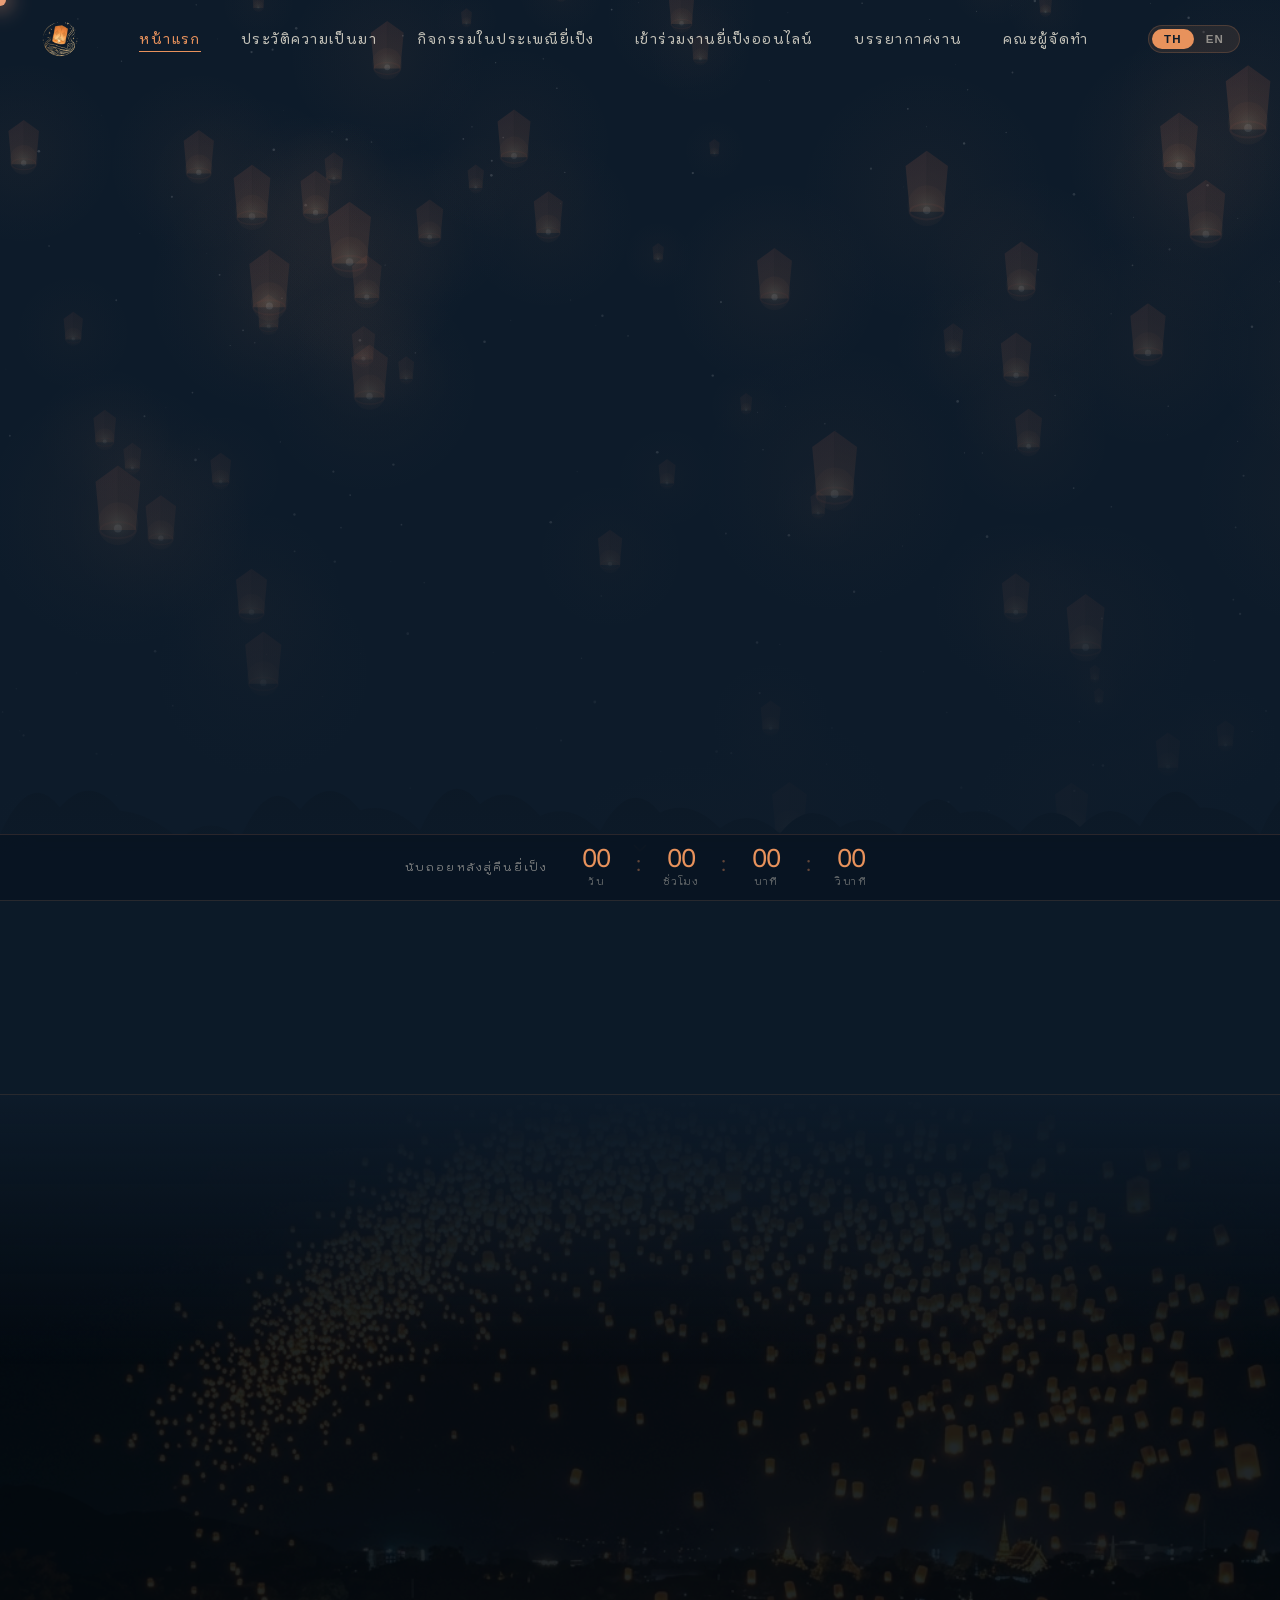
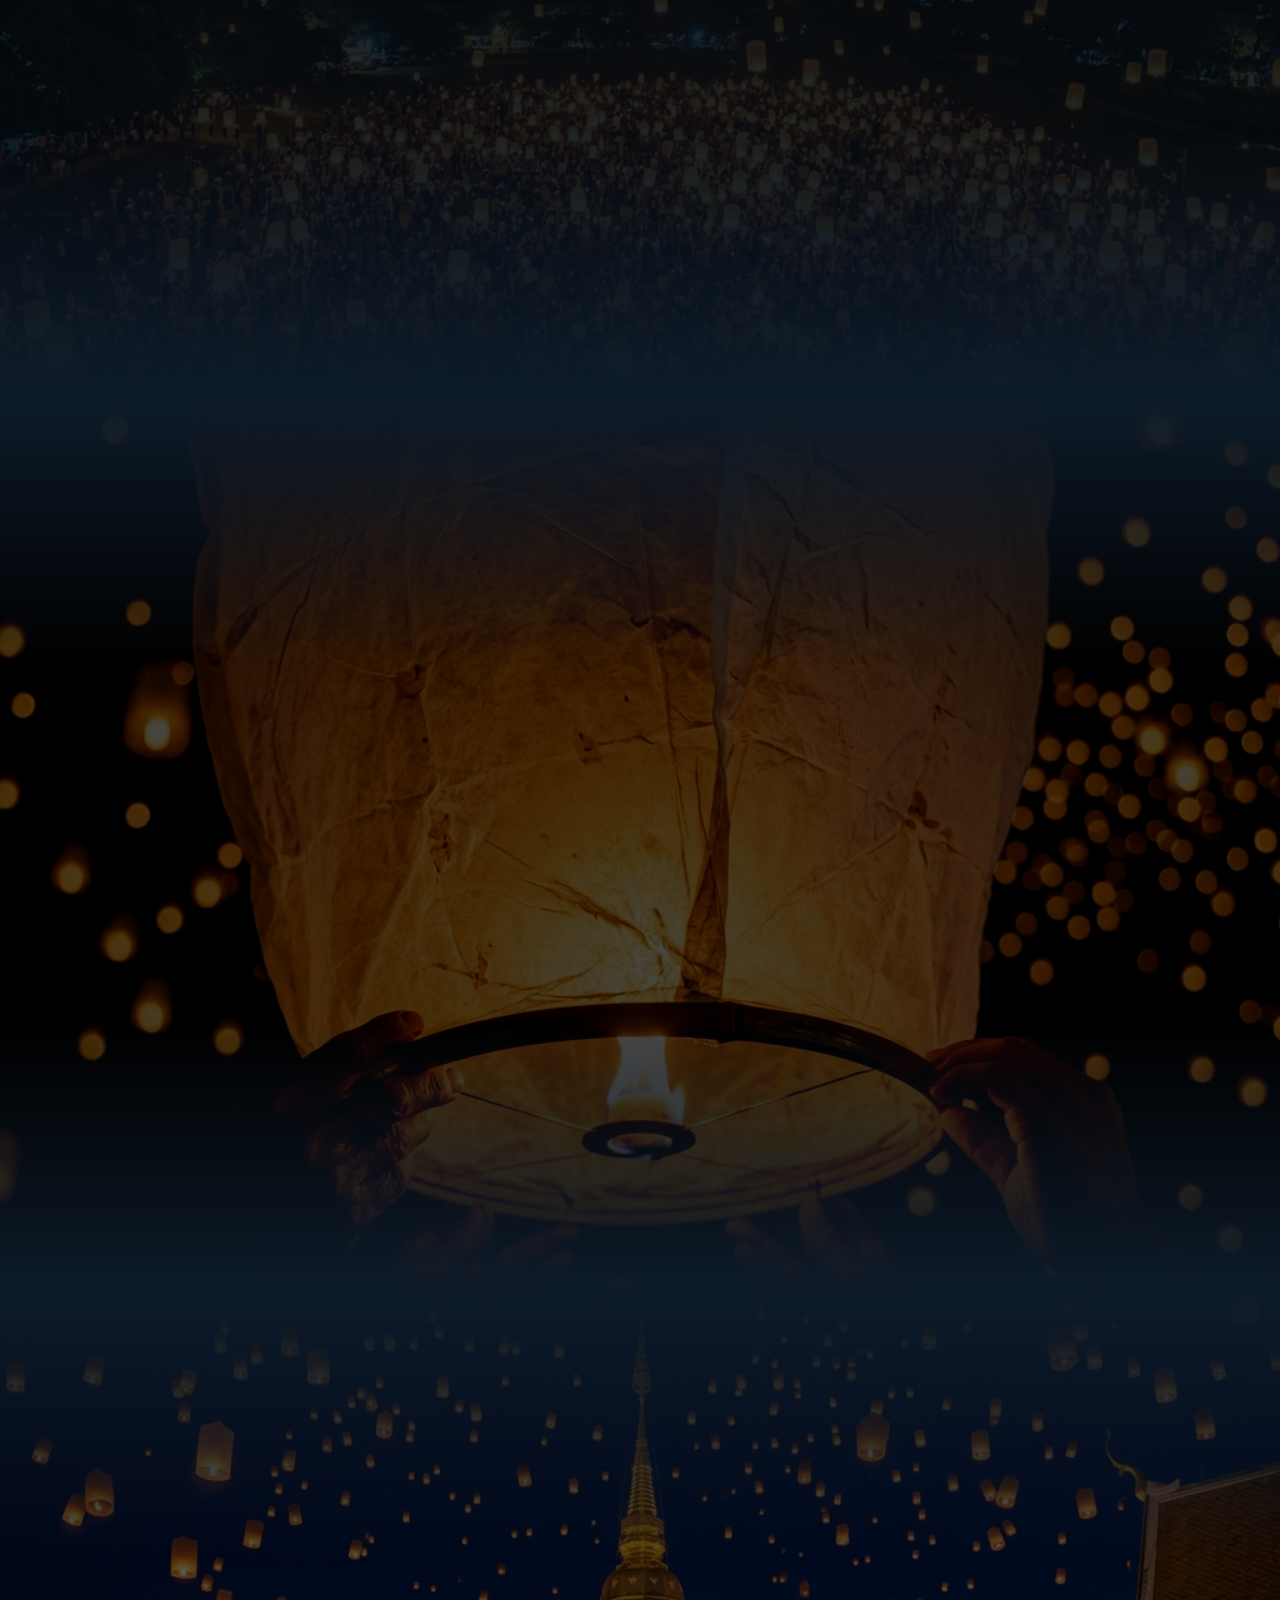
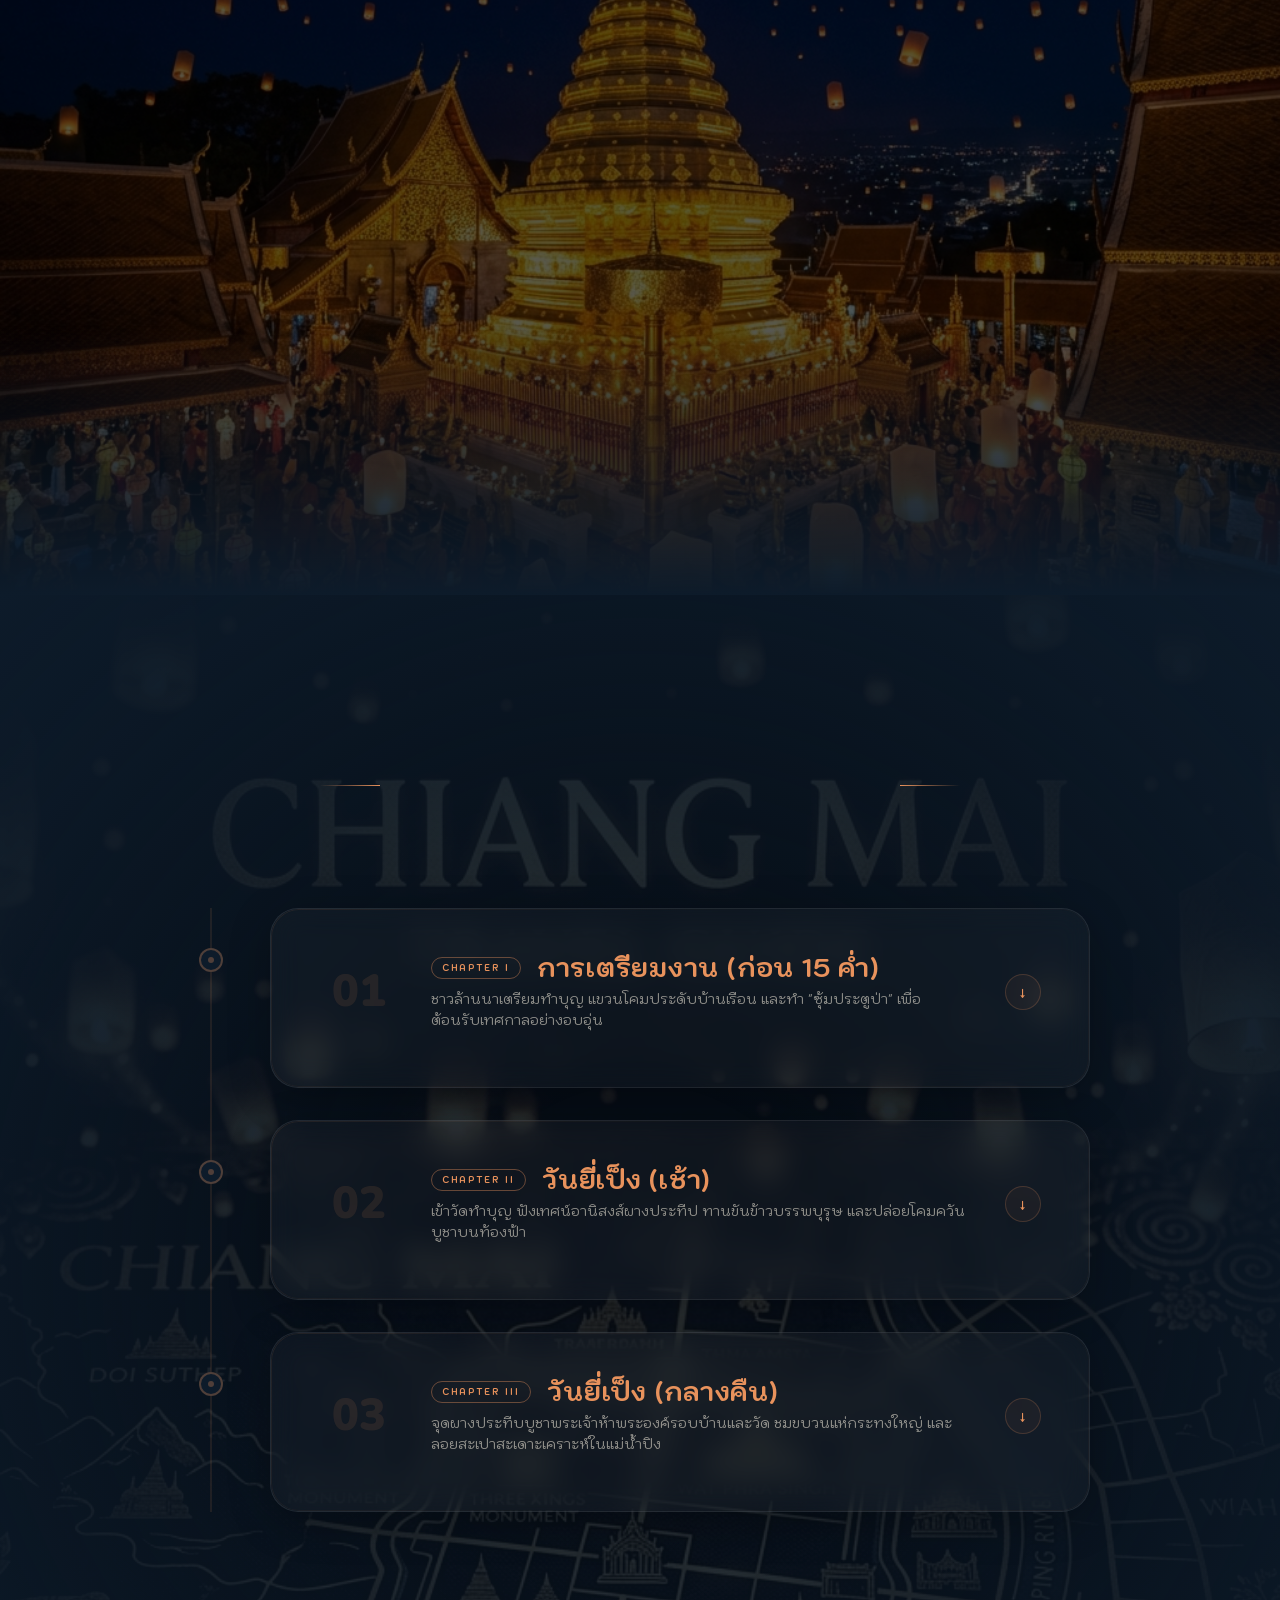
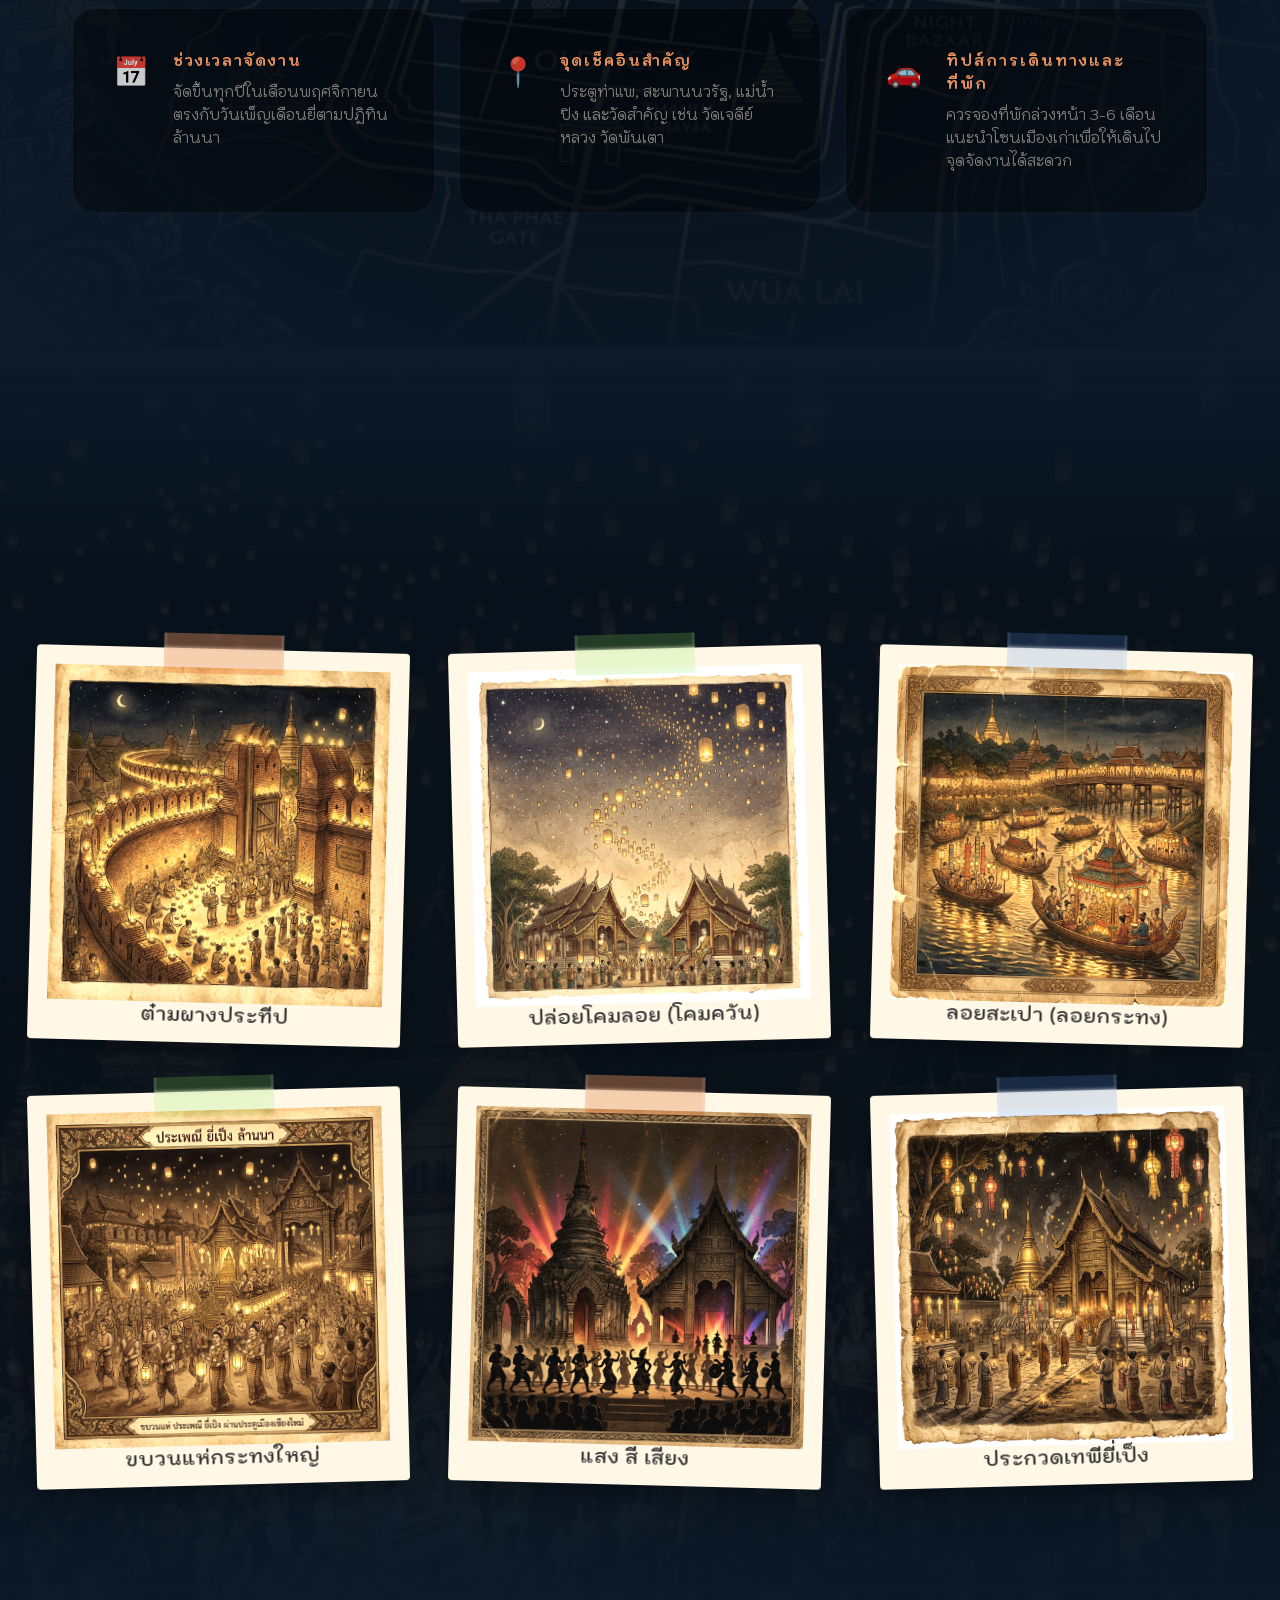
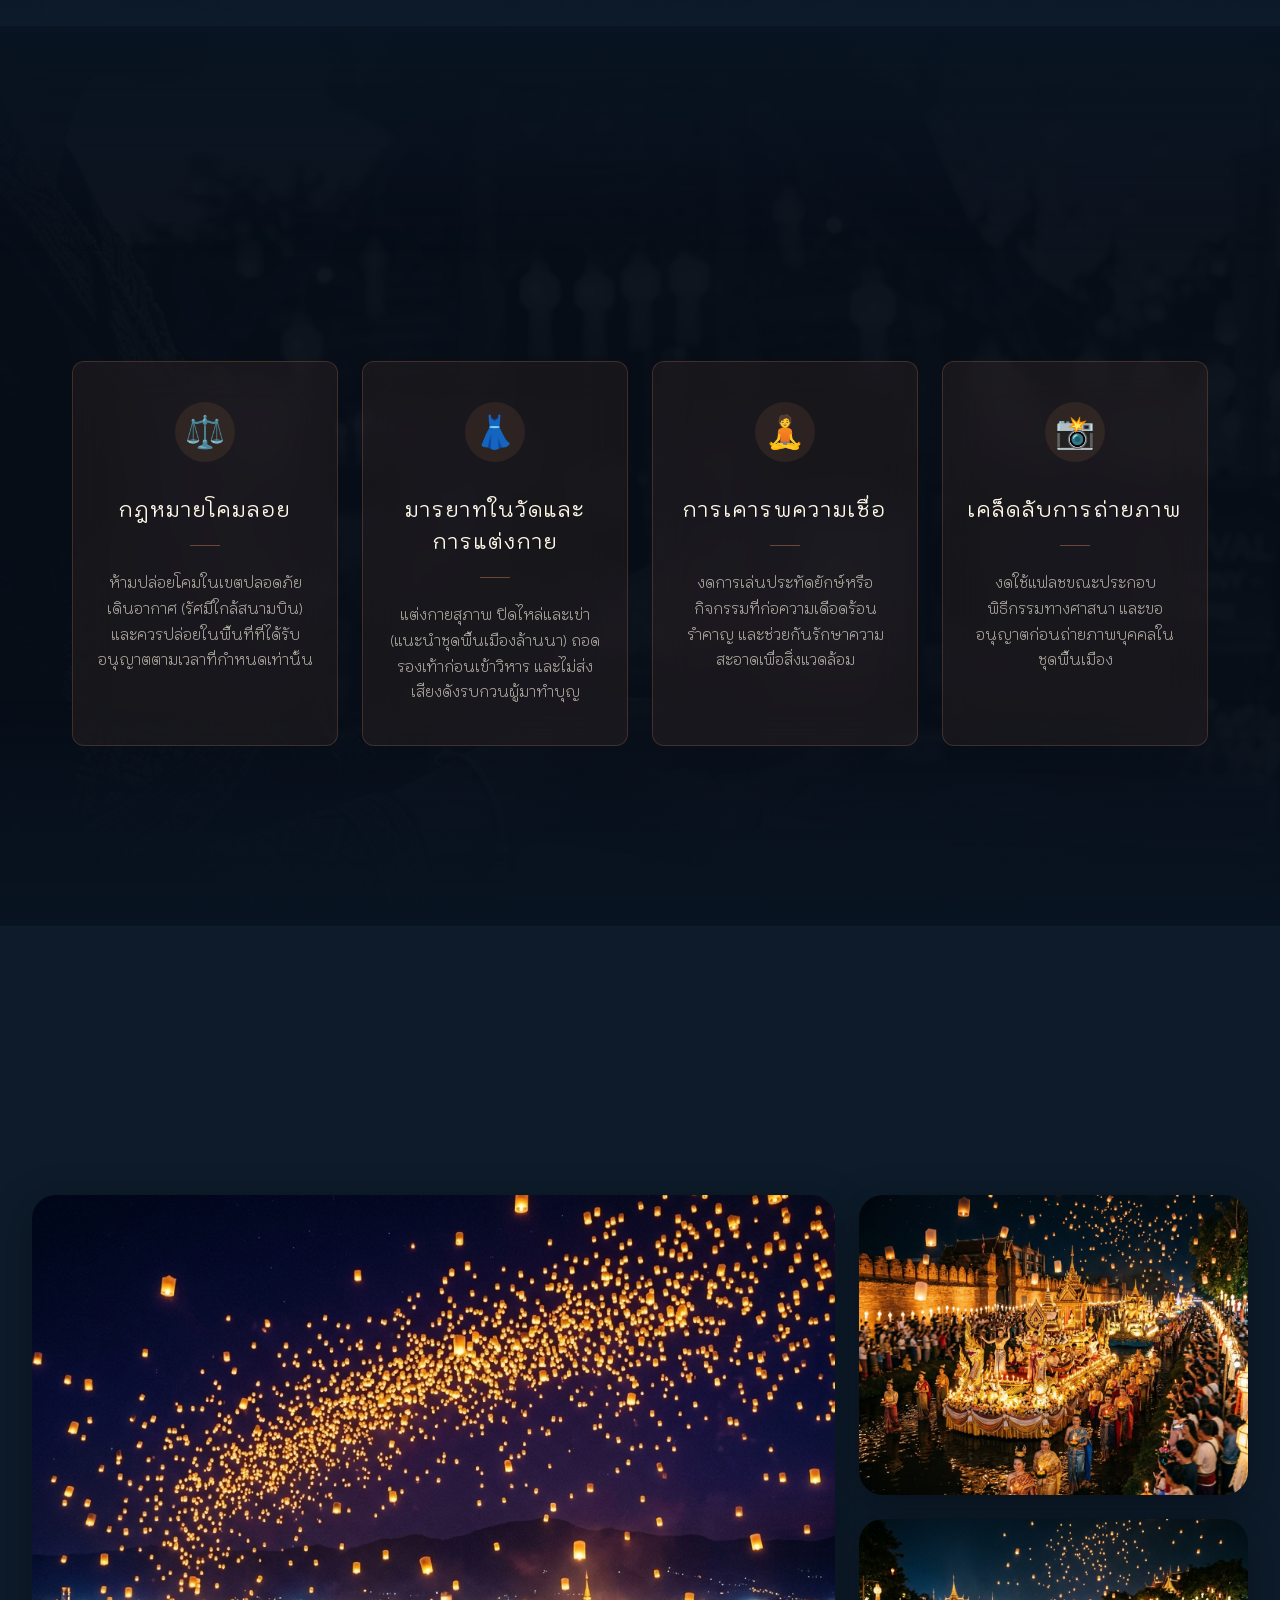
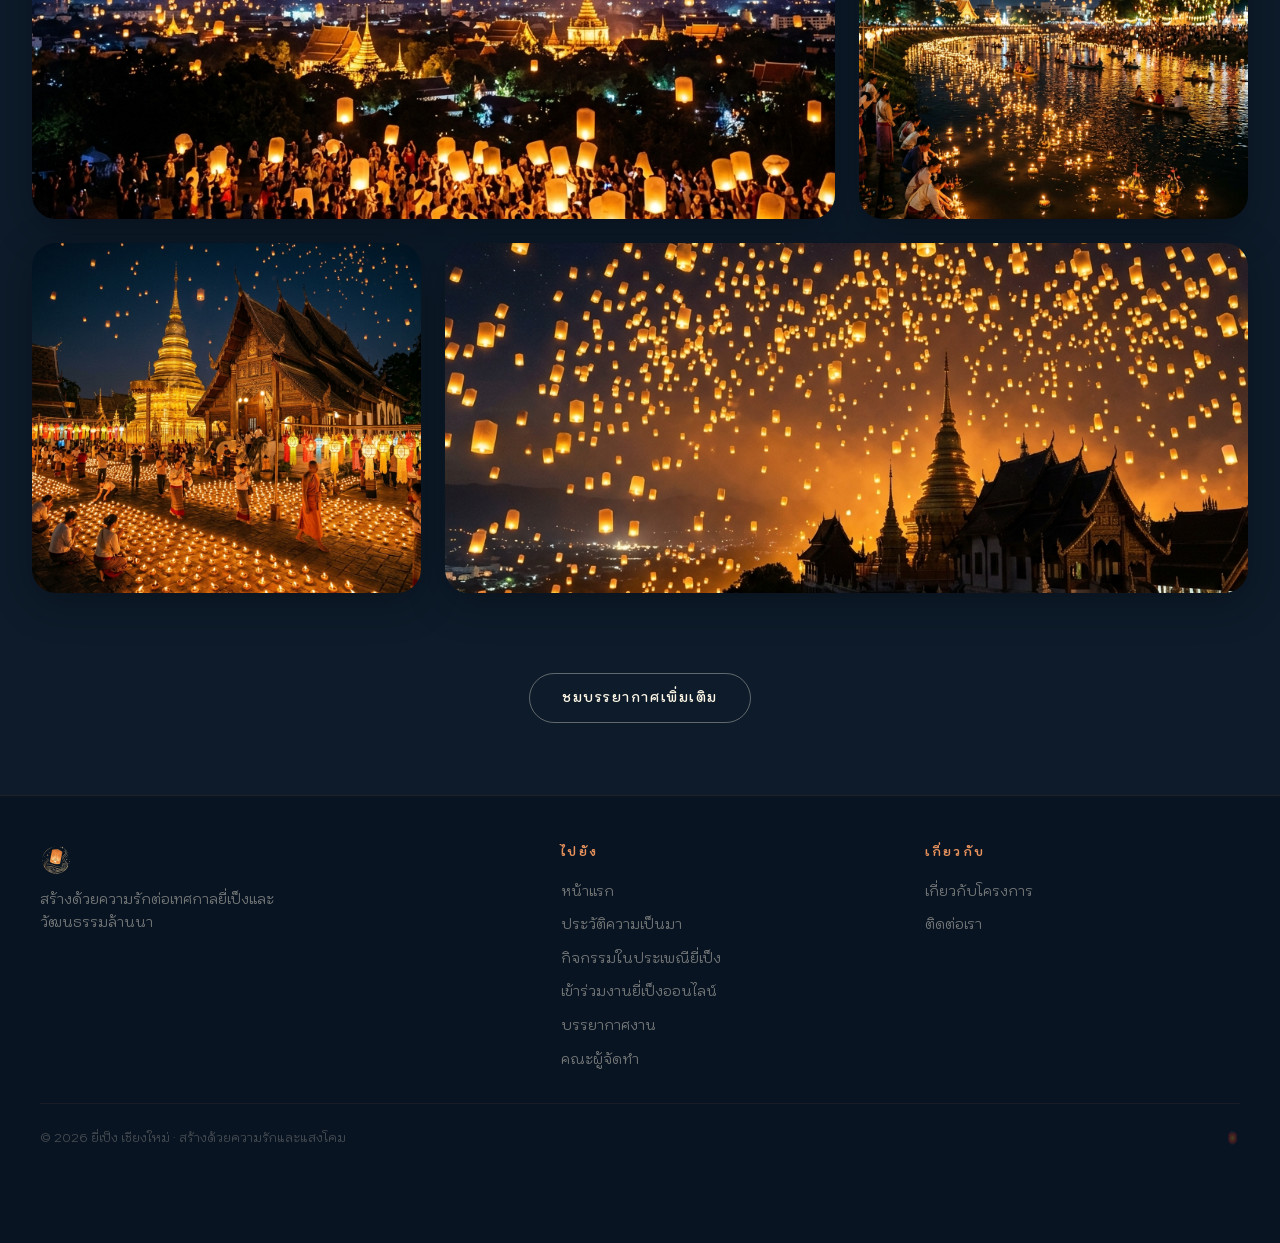
==== commit c53e6a5c: "s" ====
--- a/index.html
+++ b/index.html
@@ -400,7 +400,7 @@
                   "ลอยกระทงภาคกลาง" รวมถึงการแต่งกายด้วยชุดพื้นเมืองล้านนาอันเป็นเอกลักษณ์
                   ที่ช่วยส่งเสริมบรรยากาศของเทศกาลให้มีความงดงามและทรงคุณค่าทางจิตใจ</p>
               </div>
-              <a href="traditions.html" class="btn btn-outline reveal-left reveal-delay-3"
+              <a href="festival.html#beliefs" class="btn btn-outline reveal-left reveal-delay-3"
                 data-i18n="seg3_cta">เข้าถึงวัฒนธรรม & ชุดพื้นเมือง</a>
             </div>
           </div>
@@ -438,11 +438,11 @@
             <!-- Header -->
             <div style="text-align:center;margin-bottom:6rem;">
               <p class="eyebrow reveal-zoom" style="color:#E8925C;letter-spacing:0.4em;" data-i18n="seg4_eyebrow">
-                ปฏิทินและสถานที่</p>
+                เตรียมตัวเข้าร่วมงาน</p>
               <div style="display:flex;align-items:center;justify-content:center;gap:1.5rem;margin-top:.75rem;">
                 <div style="height:1px;width:60px;background:linear-gradient(to right, transparent, #E8925C);"></div>
                 <h2 class="display-md reveal-zoom reveal-delay-1" style="color:#FFF8E7;margin:0;" data-i18n="seg4_h2">
-                  วางแผนไปงานได้เลย</h2>
+                  เพลิดเพลินไปกับวันงาน</h2>
                 <div style="height:1px;width:60px;background:linear-gradient(to left, transparent, #E8925C);"></div>
               </div>
             </div>
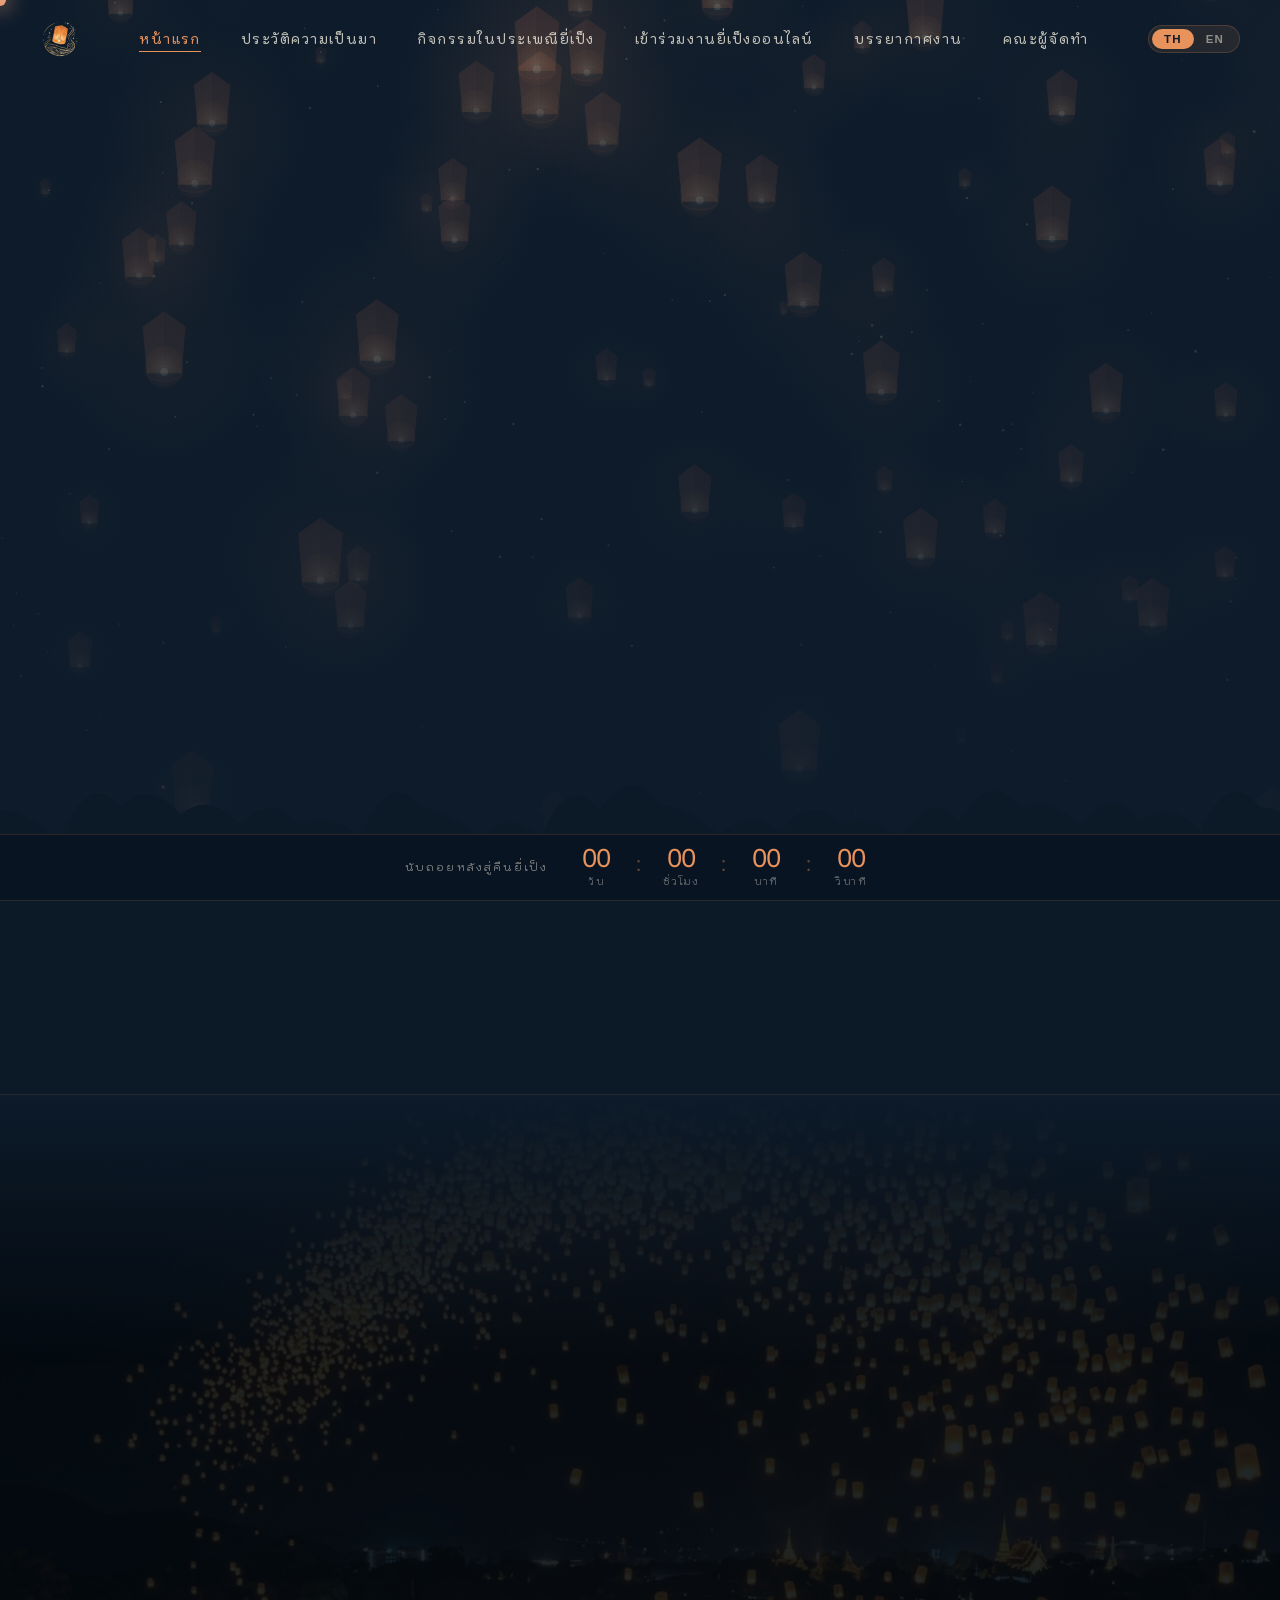
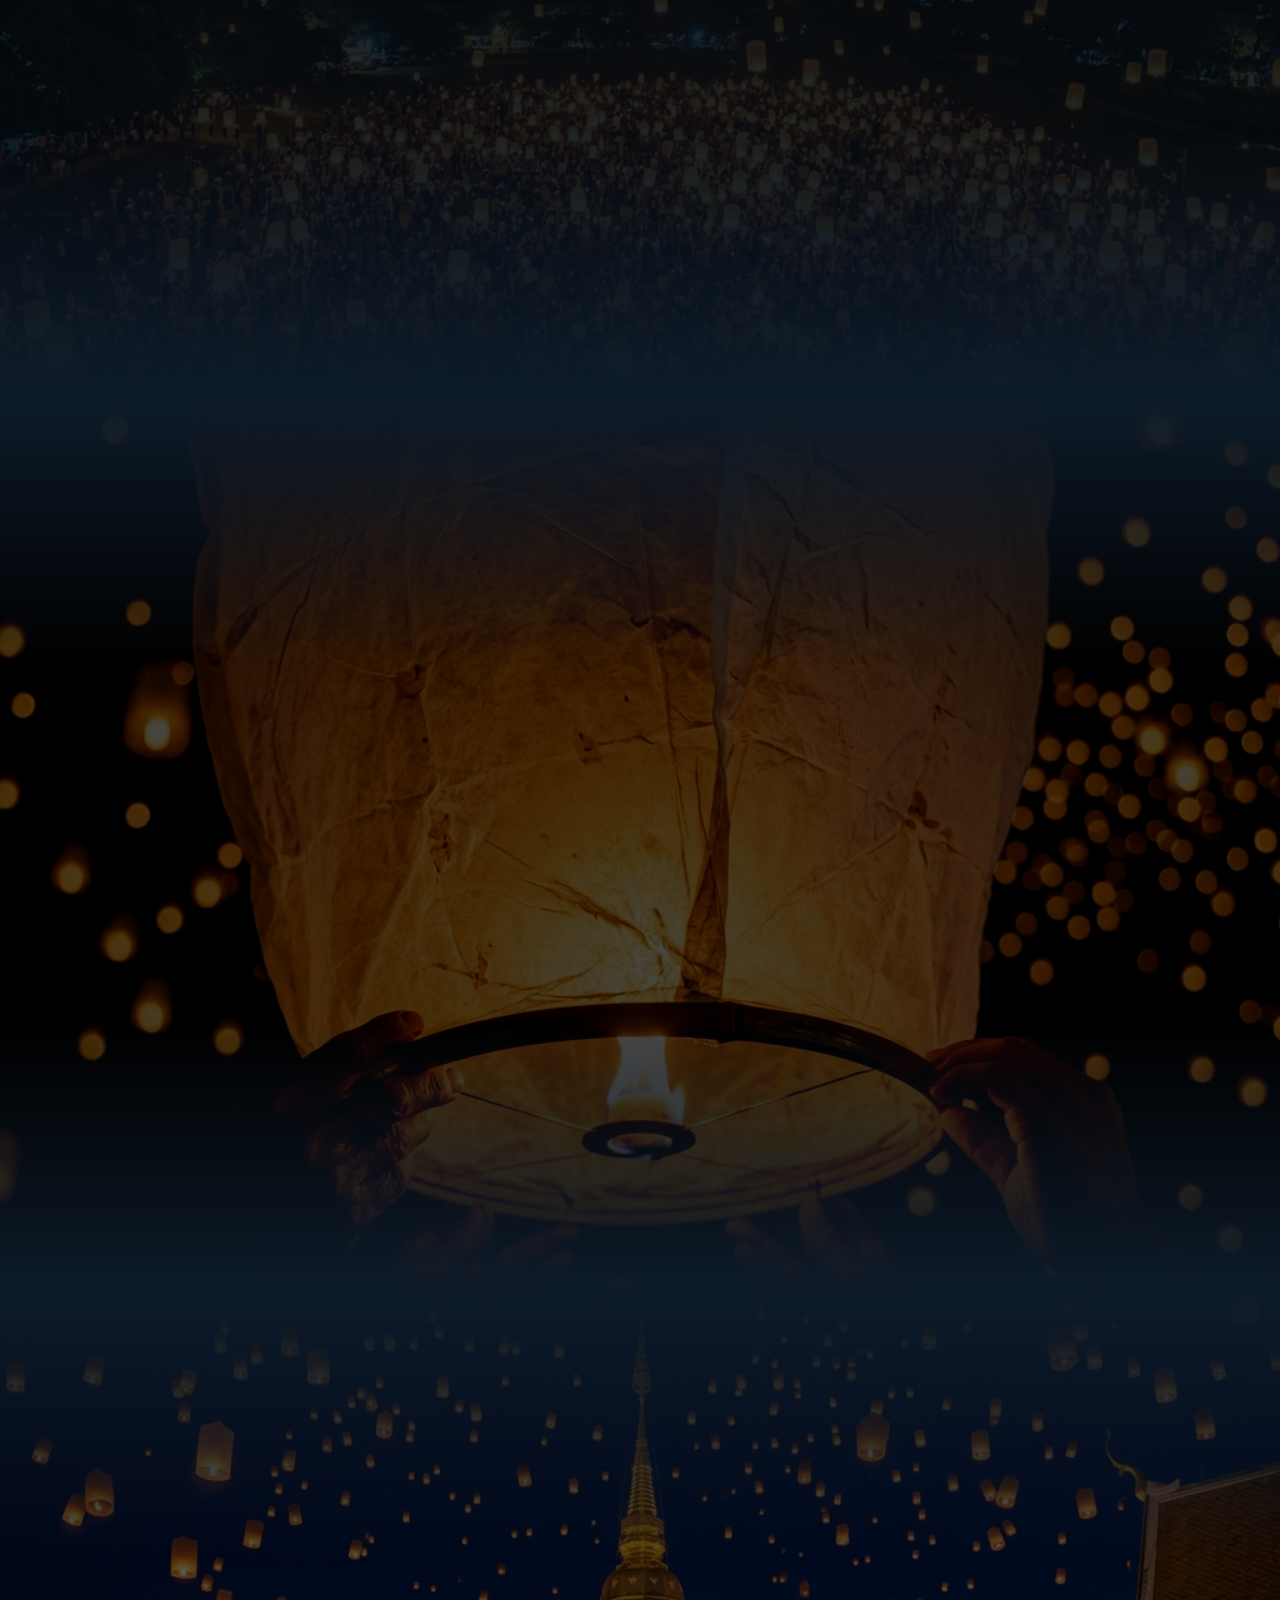
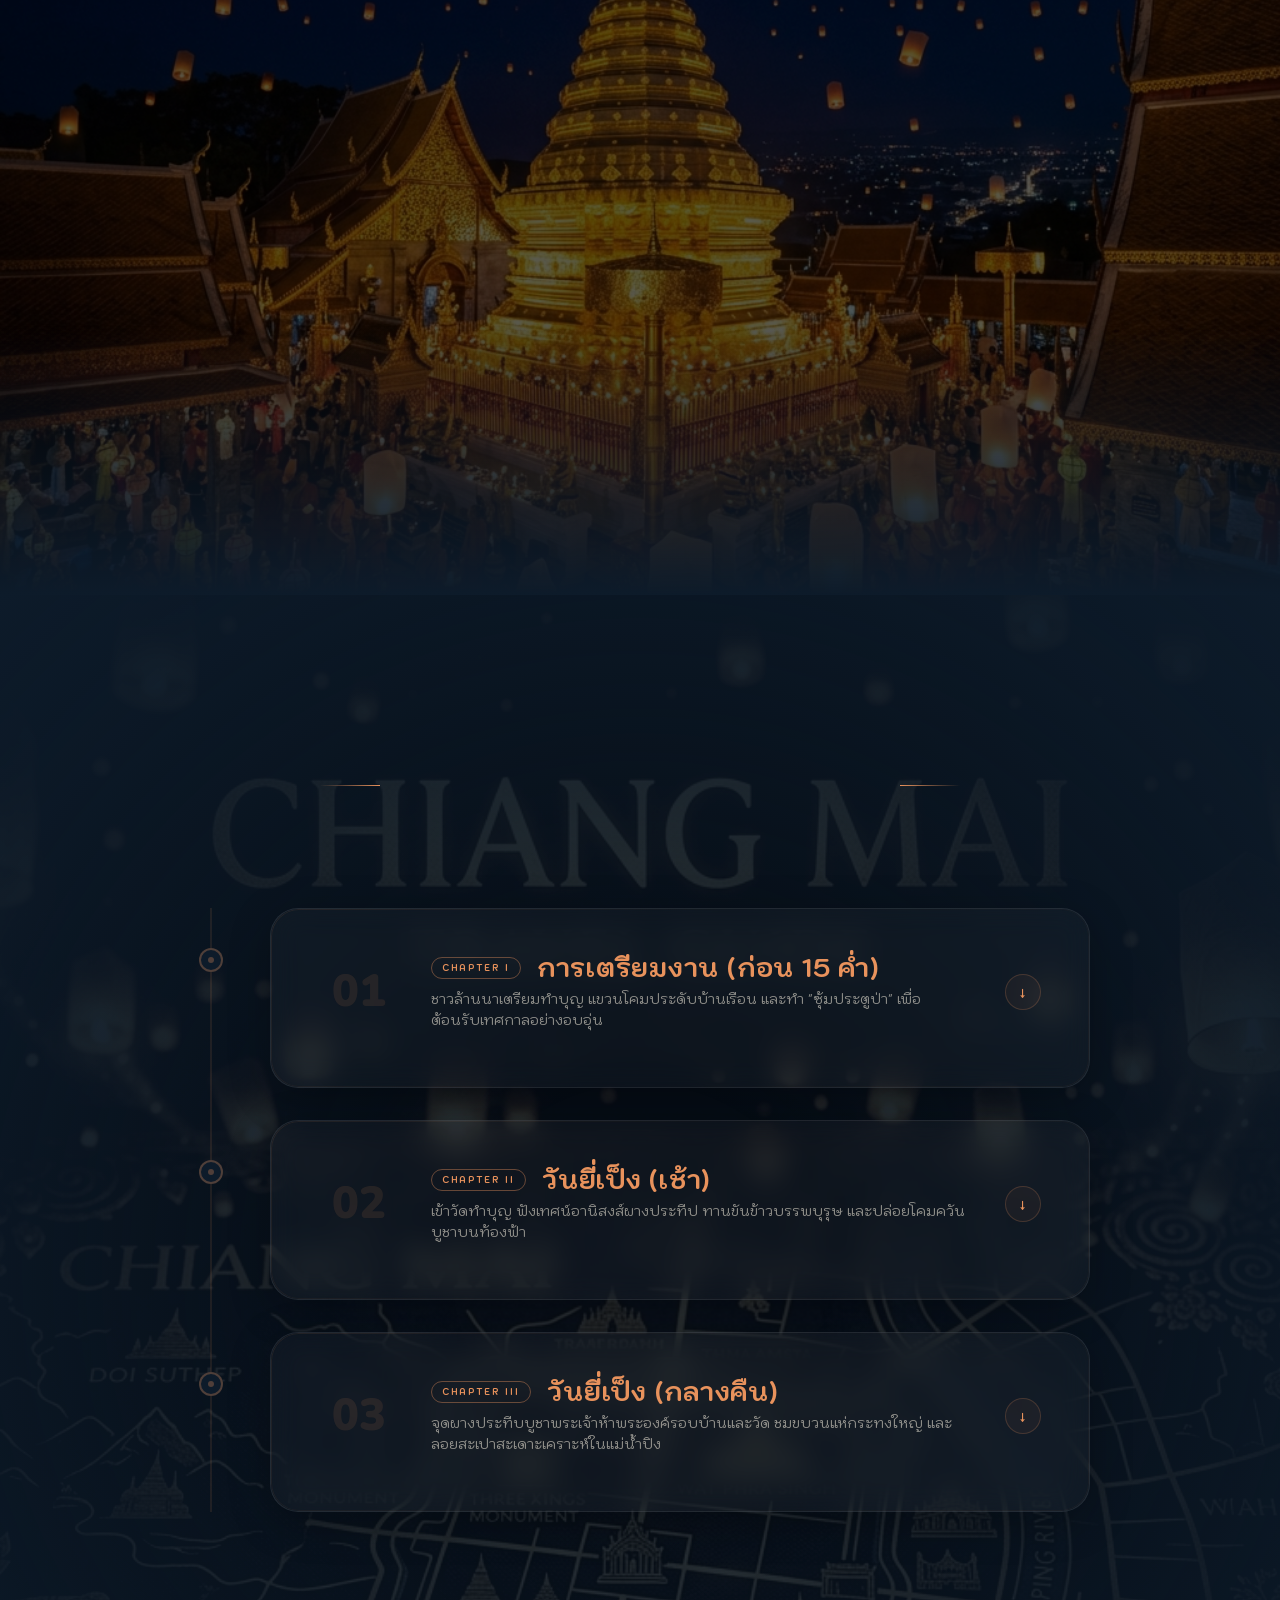
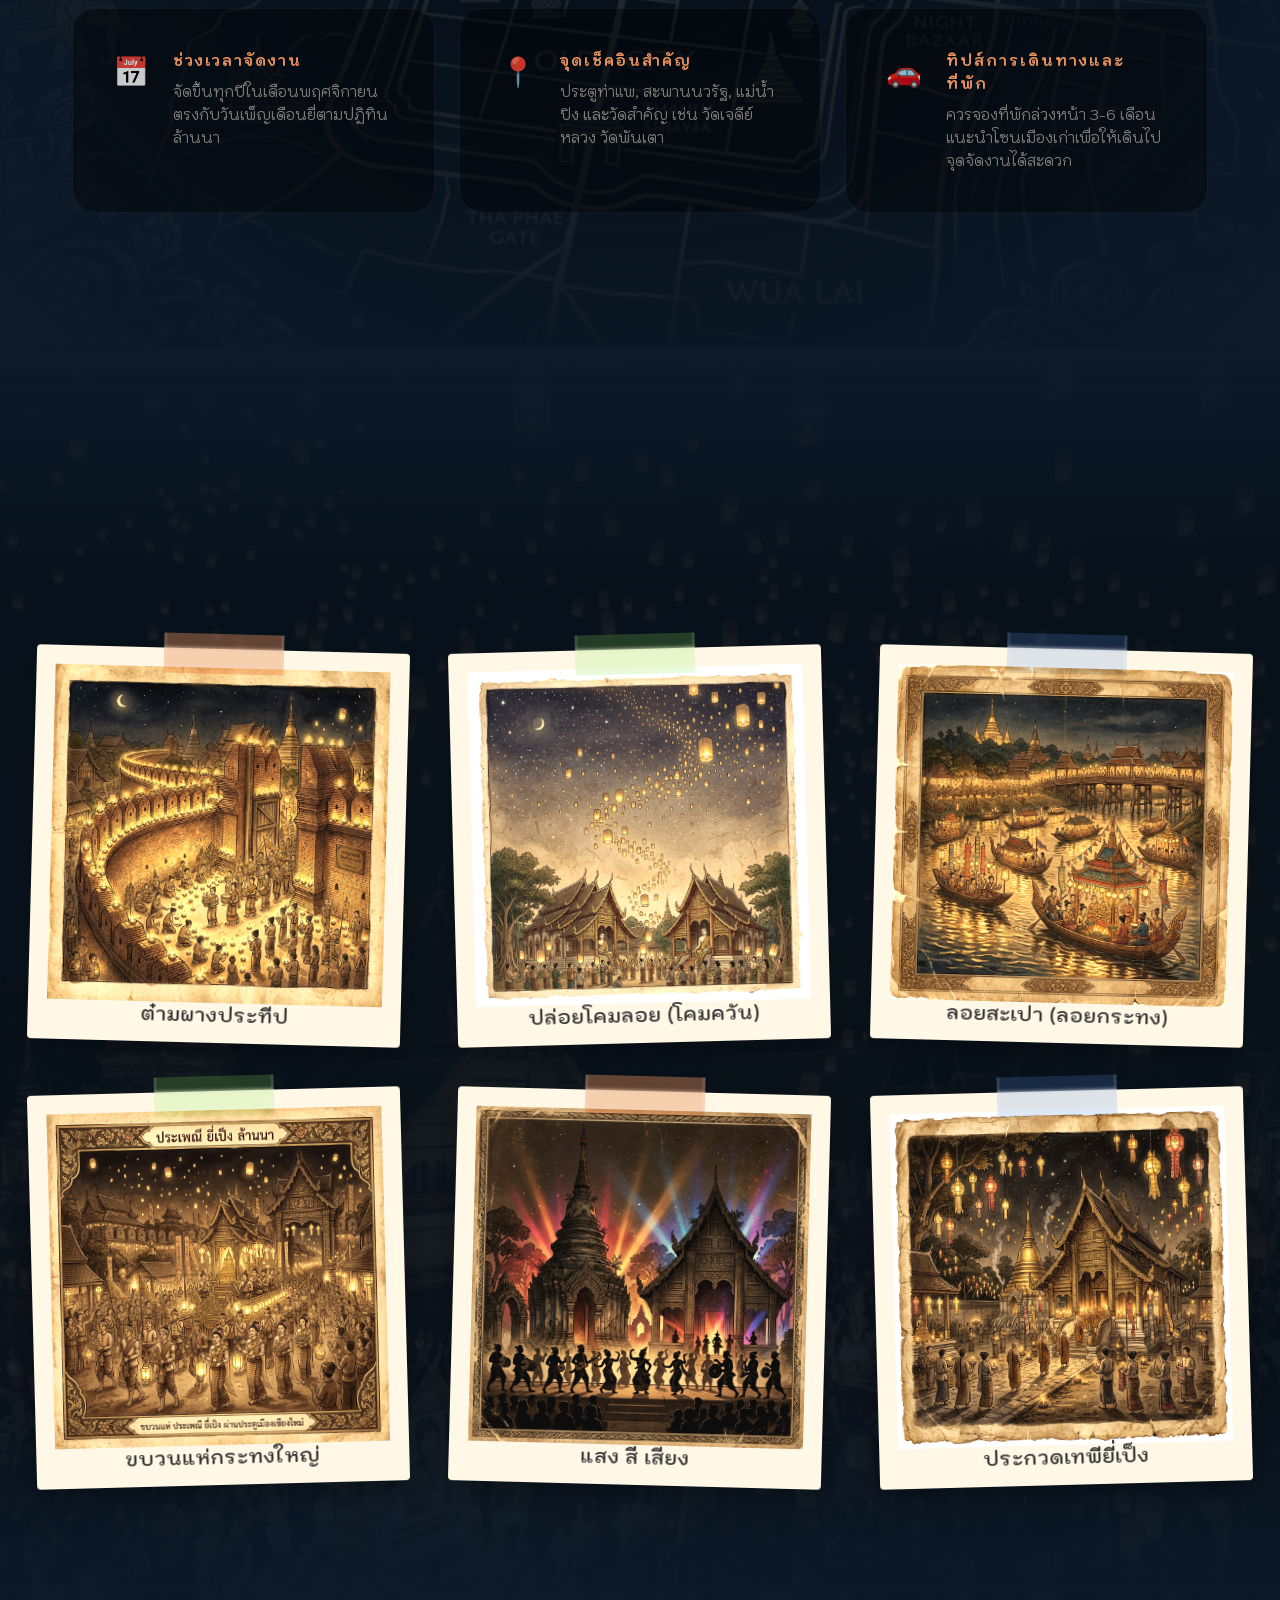
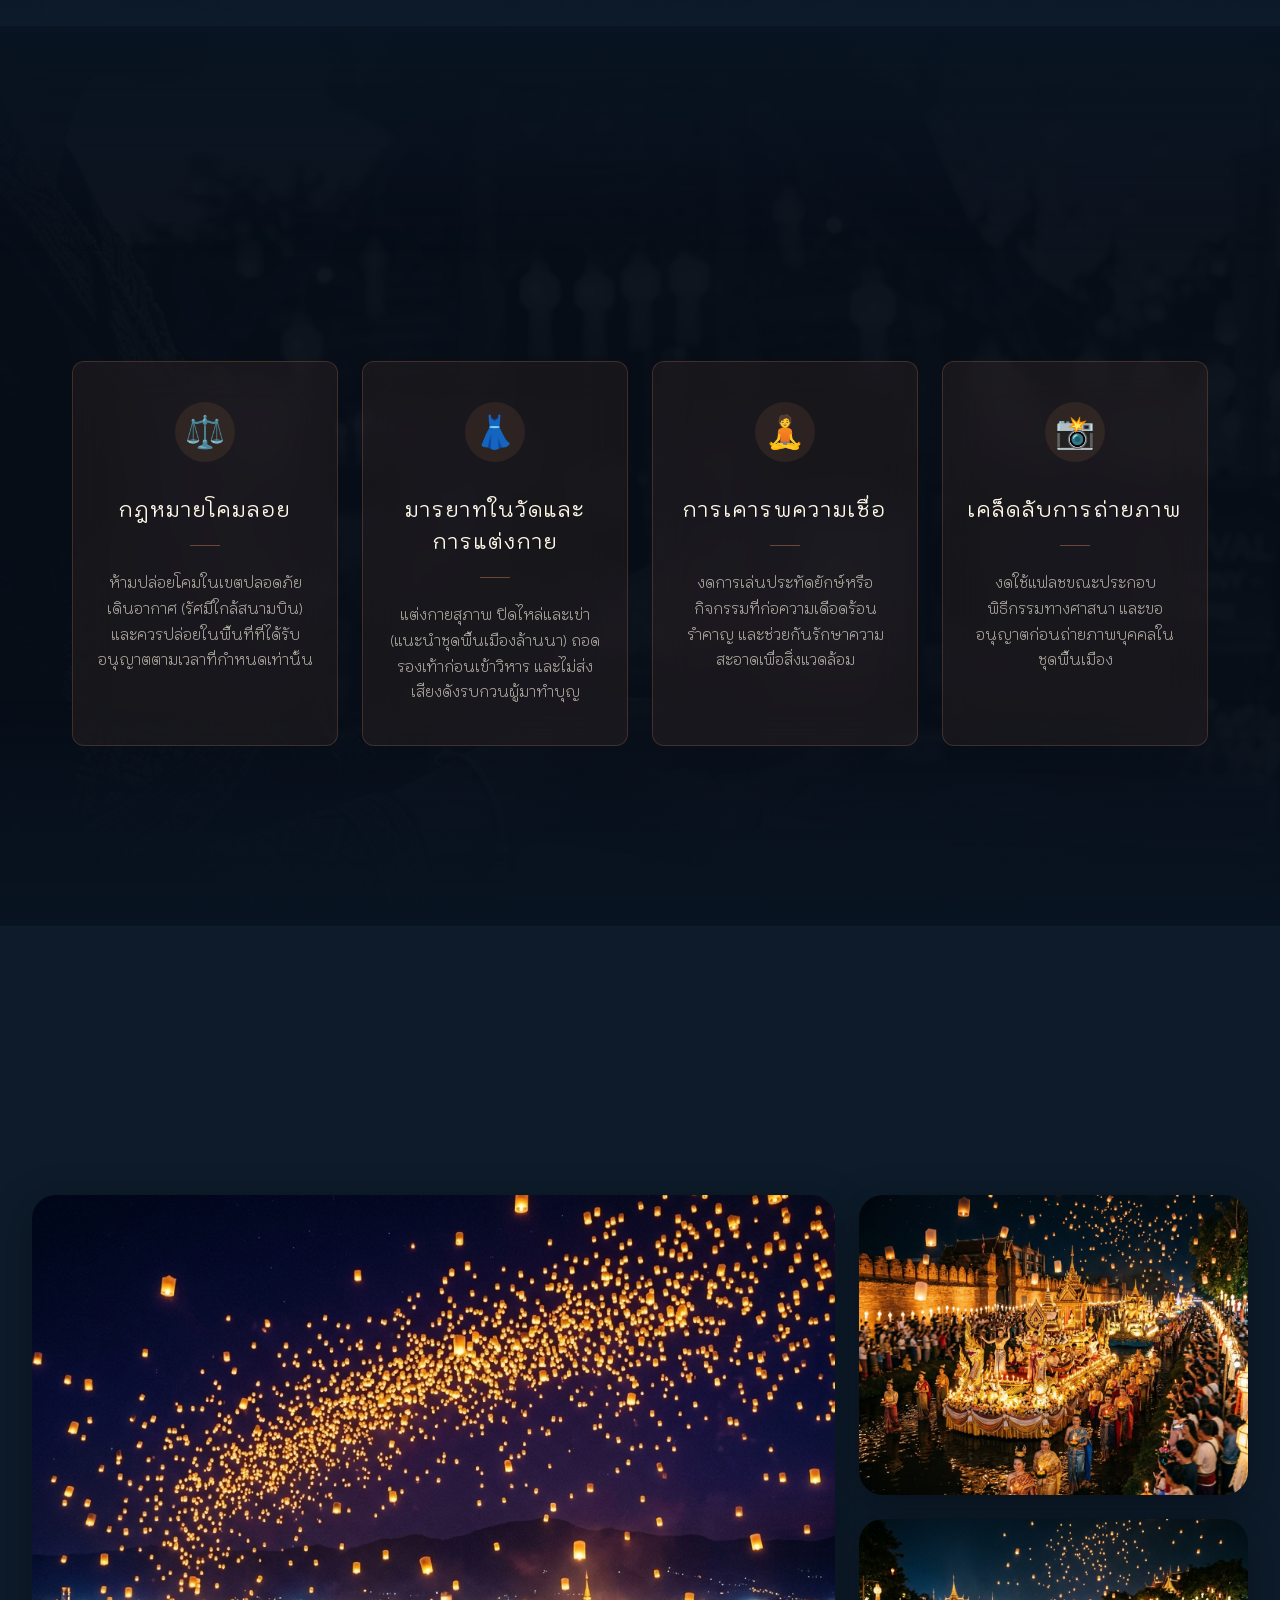
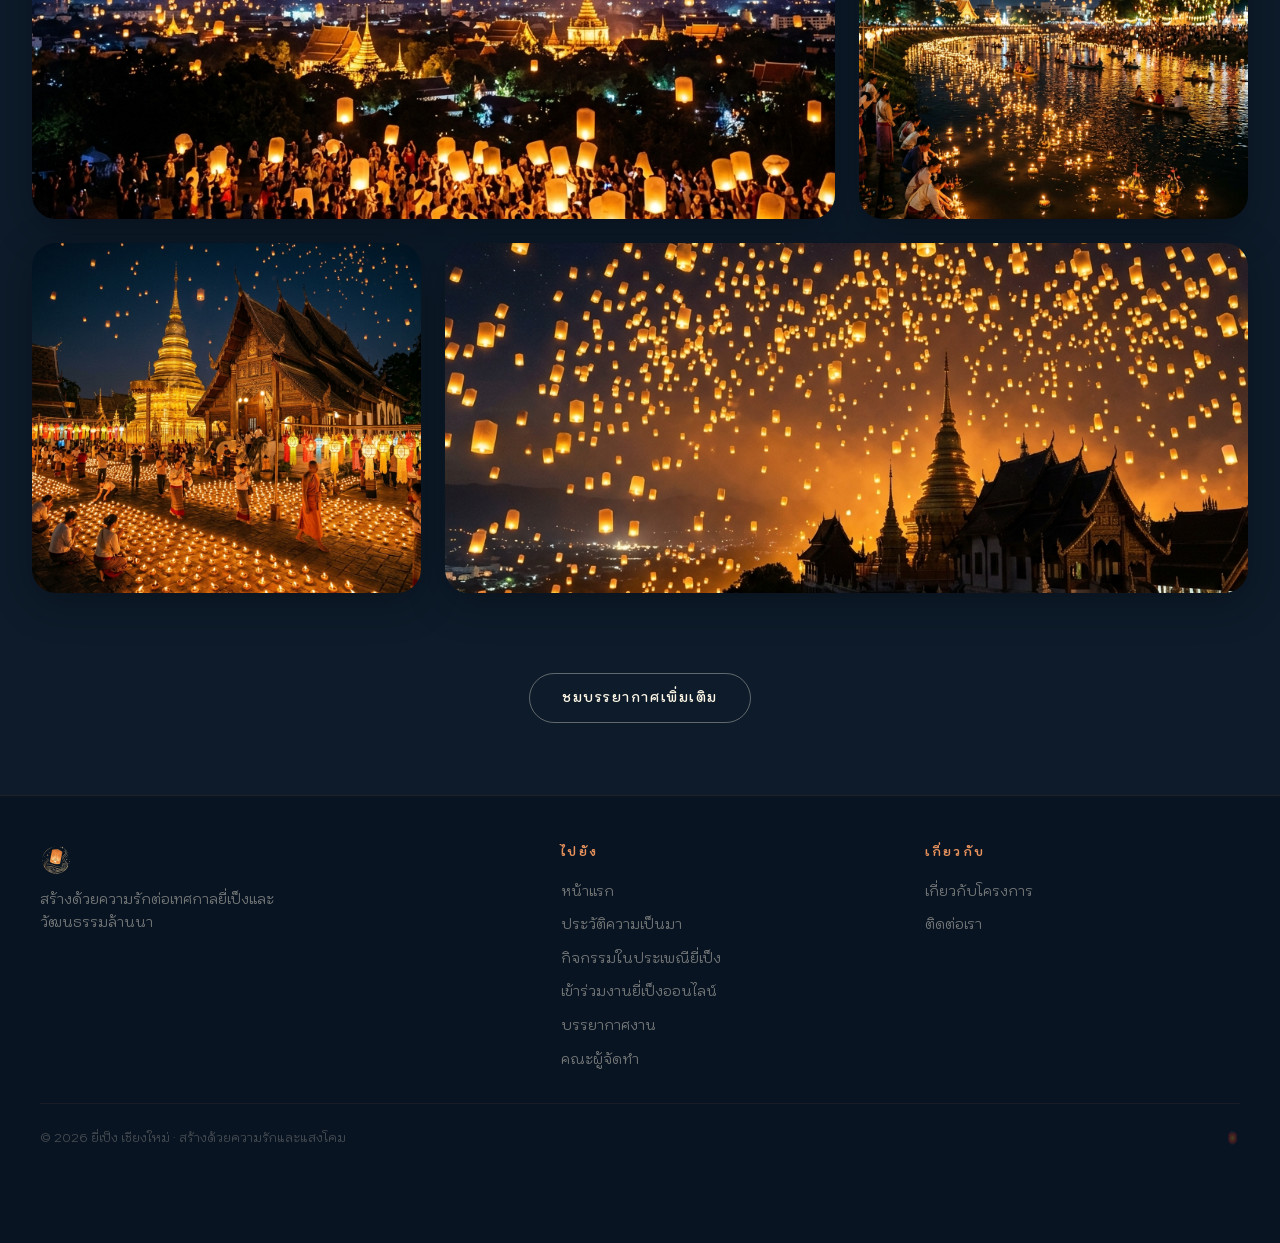
==== commit 8d05bfae: "last?" ====
--- a/index.html
+++ b/index.html
@@ -32,9 +32,9 @@
       <p class="eyebrow" style="color:rgba(232,146,92,0.7);letter-spacing:.3em;margin-bottom:1rem;"
         data-i18n="home_eyebrow">เชียงใหม่ · ล้านนา</p>
       <h1
-        style="font-family:var(--font-display);font-size:clamp(4rem,10vw,10rem);font-weight:300;color:#FFF8E7;line-height:1;text-align:center;text-shadow:0 0 80px rgba(232,146,92,0.4);"
+        style="font-family:var(--font-display);font-size:clamp(2.5rem,7vw,7rem);font-weight:300;color:#FFF8E7;line-height:1;text-align:center;text-shadow:0 0 80px rgba(232,146,92,0.4);"
         data-i18n="intro_title">
-        The Yi Peng Story</h1>
+        ร้อยเรียงเรื่องราว เล่าเรื่องยี่เป็ง</h1>
       <p style="font-family:var(--font-display);font-size:clamp(1.2rem,2.5vw,2rem);color:rgba(255,248,231,0.7);margin-top:.75rem;letter-spacing:.05em;"
         data-i18n="intro_subtitle">
         Illuminating Lanna: From the Sky to the Waters.</p>
@@ -46,8 +46,8 @@
       </div>
       <p class="eyebrow" data-i18n="intro_scroll" style="color:rgba(232,146,92,0.7);">เลื่อนลงเพื่อเริ่ม</p>
     </div>
-    <button id="intro-skip"
-      style="position:absolute;top:1.5rem;right:2rem;background:rgba(232,146,92,0.15);border:1px solid rgba(232,146,92,0.3);color:rgba(255,248,231,0.6);padding:.4rem 1.2rem;border-radius:20px;font-size:.7rem;letter-spacing:.15em;text-transform:uppercase;cursor:pointer;">Skip</button>
+    <!-- <button id="intro-skip"
+      style="position:absolute;top:1.5rem;right:2rem;background:rgba(232,146,92,0.15);border:1px solid rgba(232,146,92,0.3);color:rgba(255,248,231,0.6);padding:.4rem 1.2rem;border-radius:20px;font-size:.7rem;letter-spacing:.15em;text-transform:uppercase;cursor:pointer;">Skip</button> -->
   </div>
 
   <!-- SPACER for scroll trigger -->
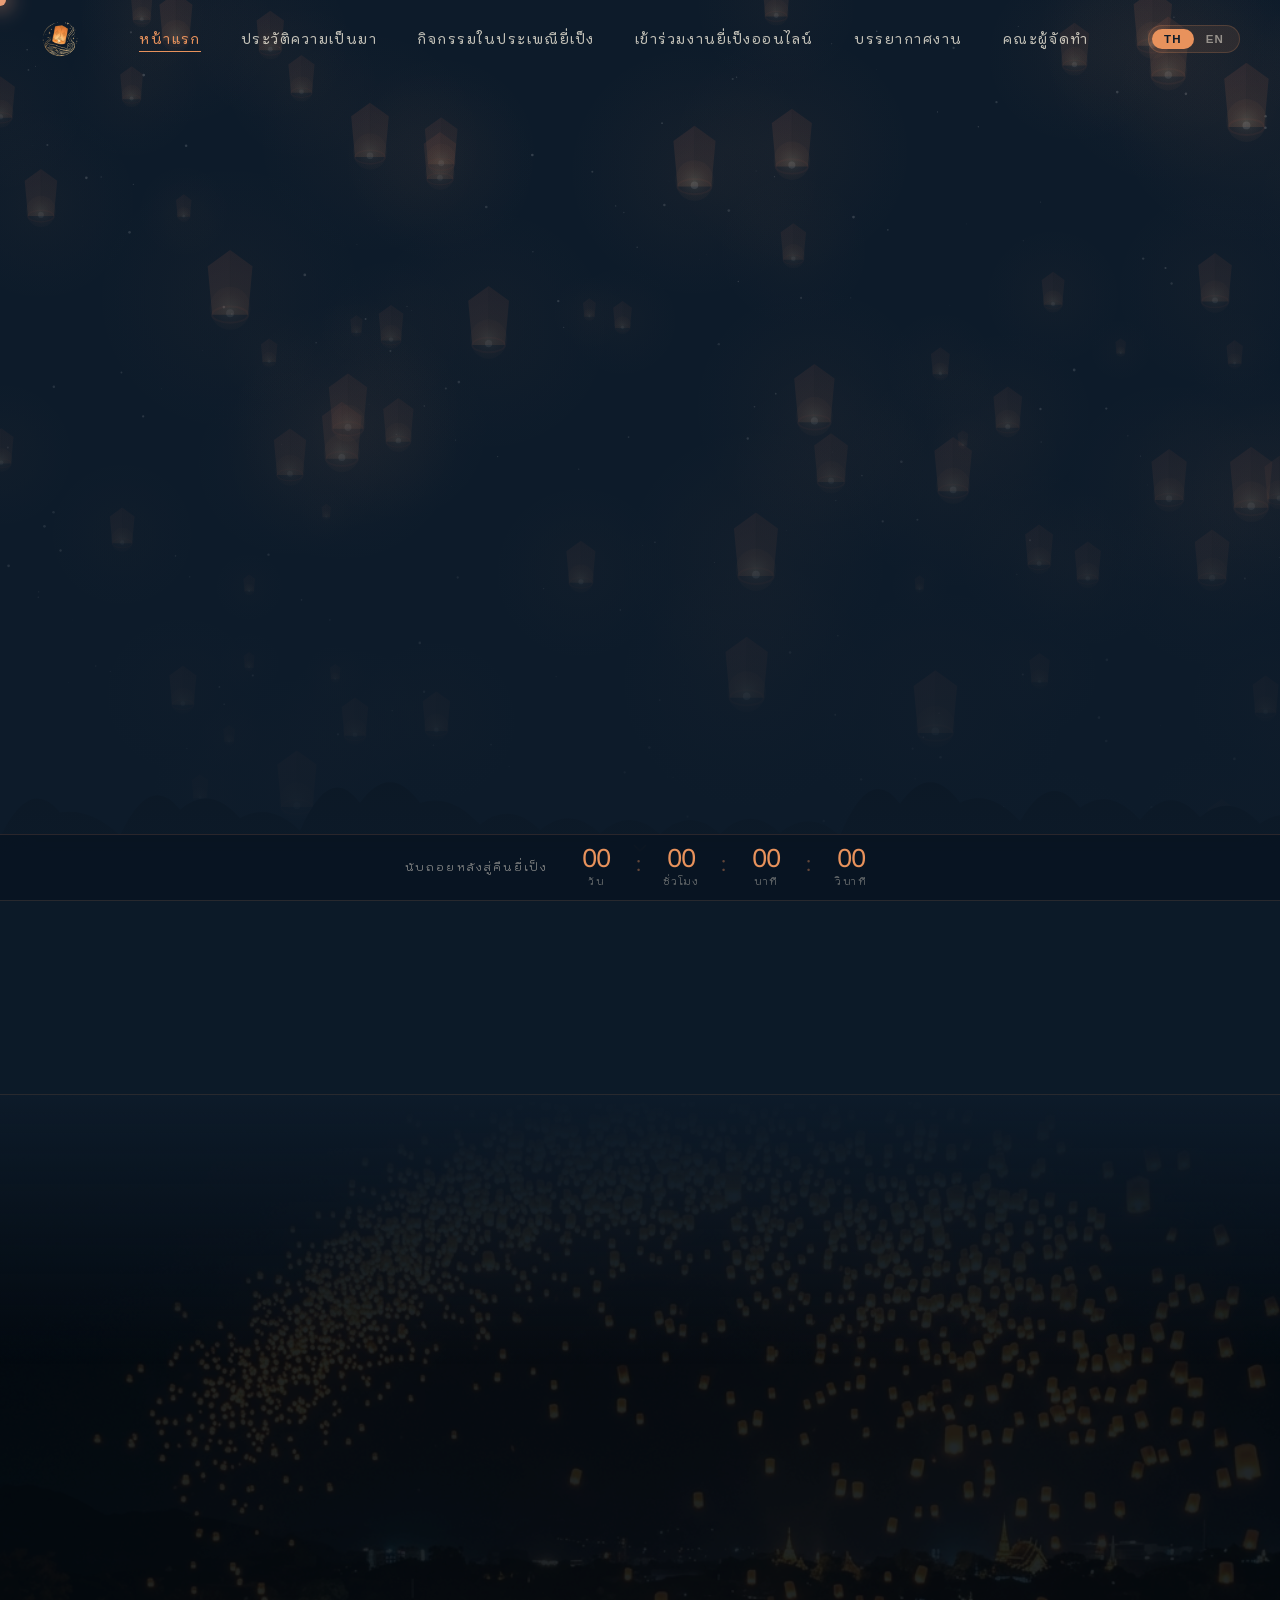
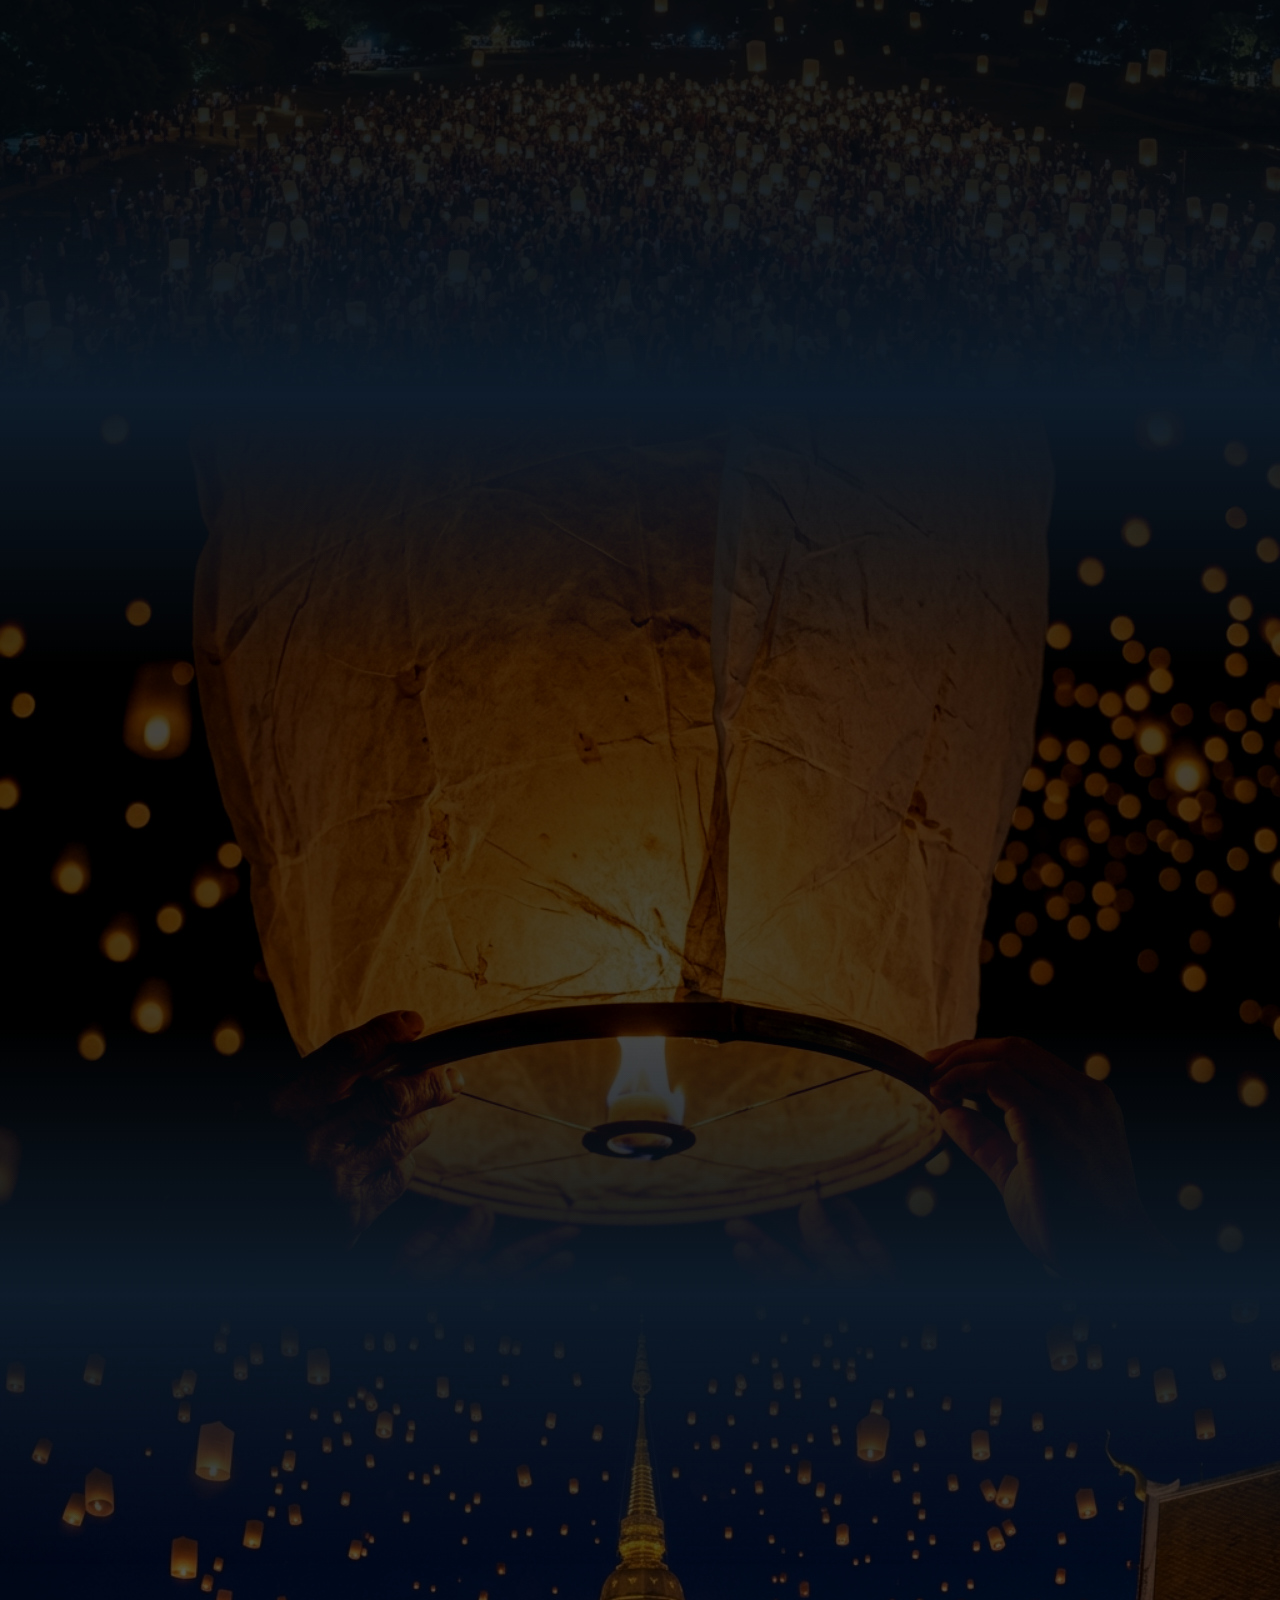
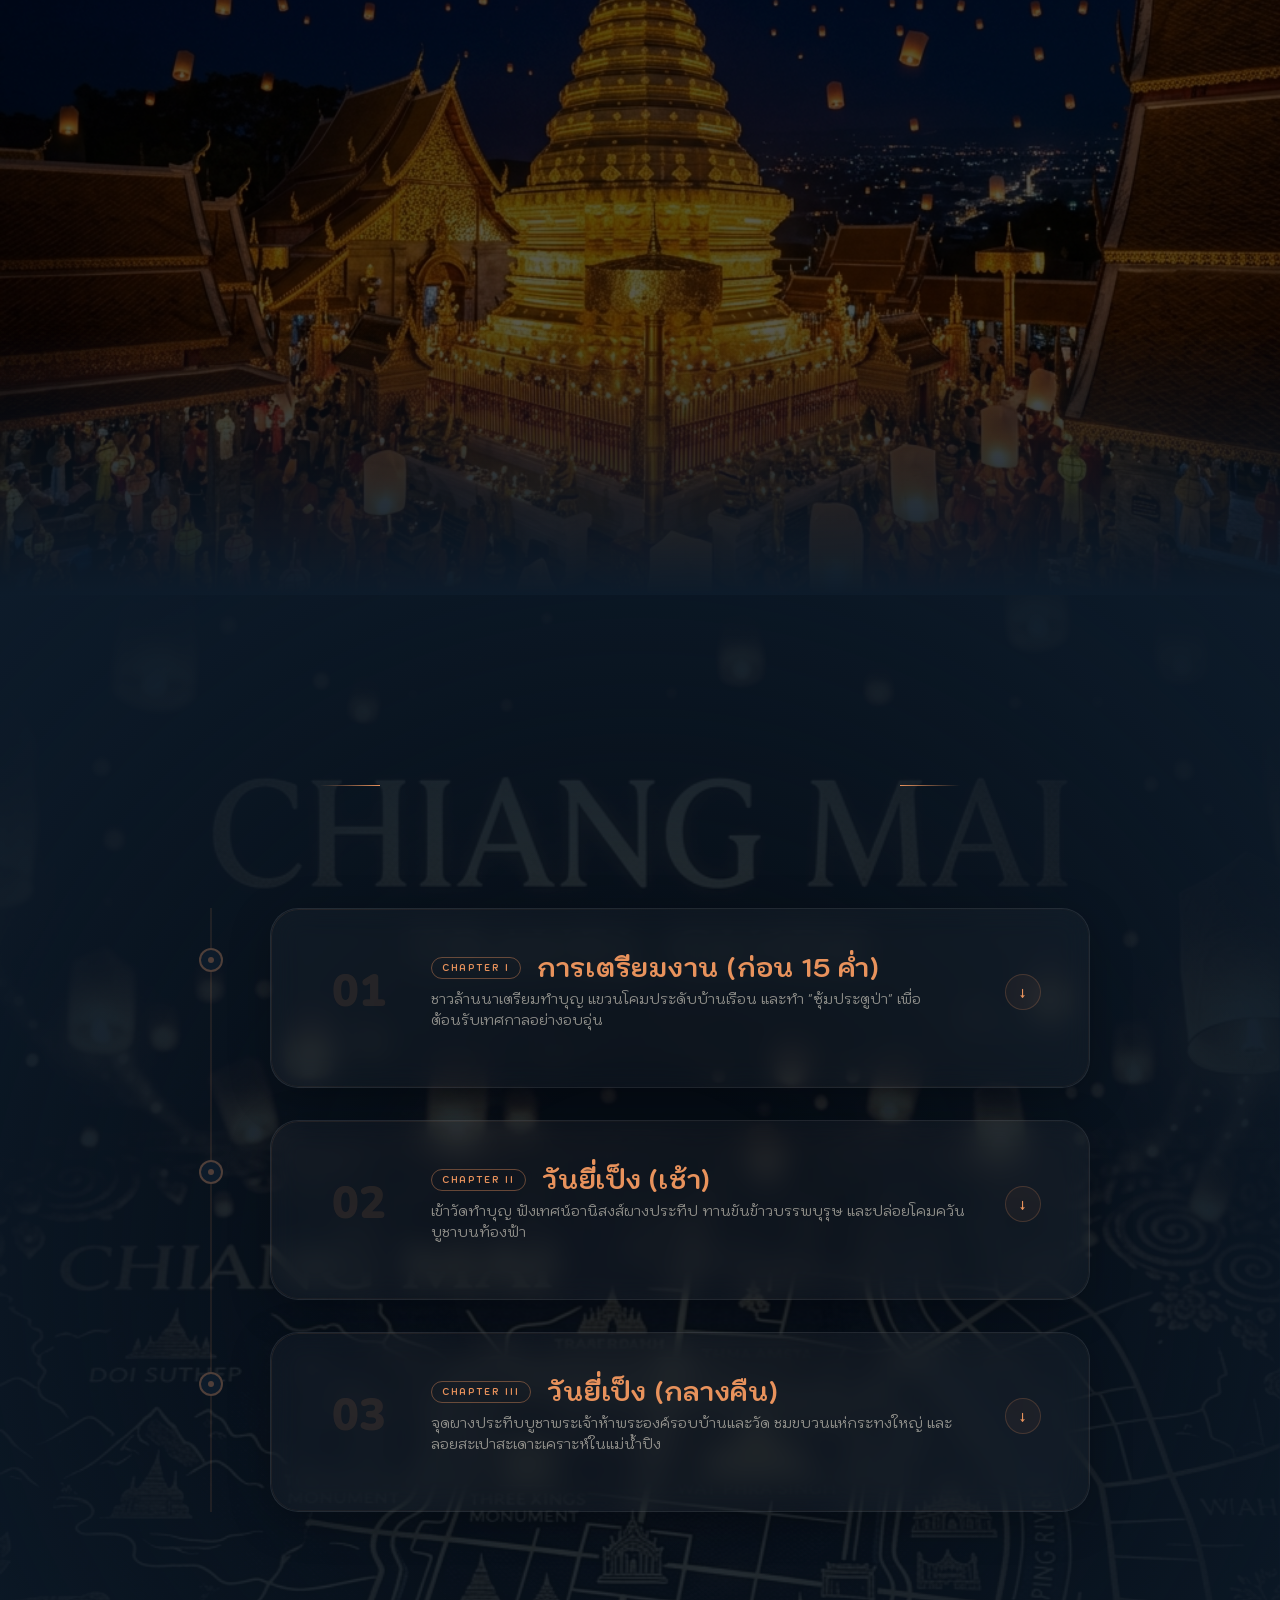
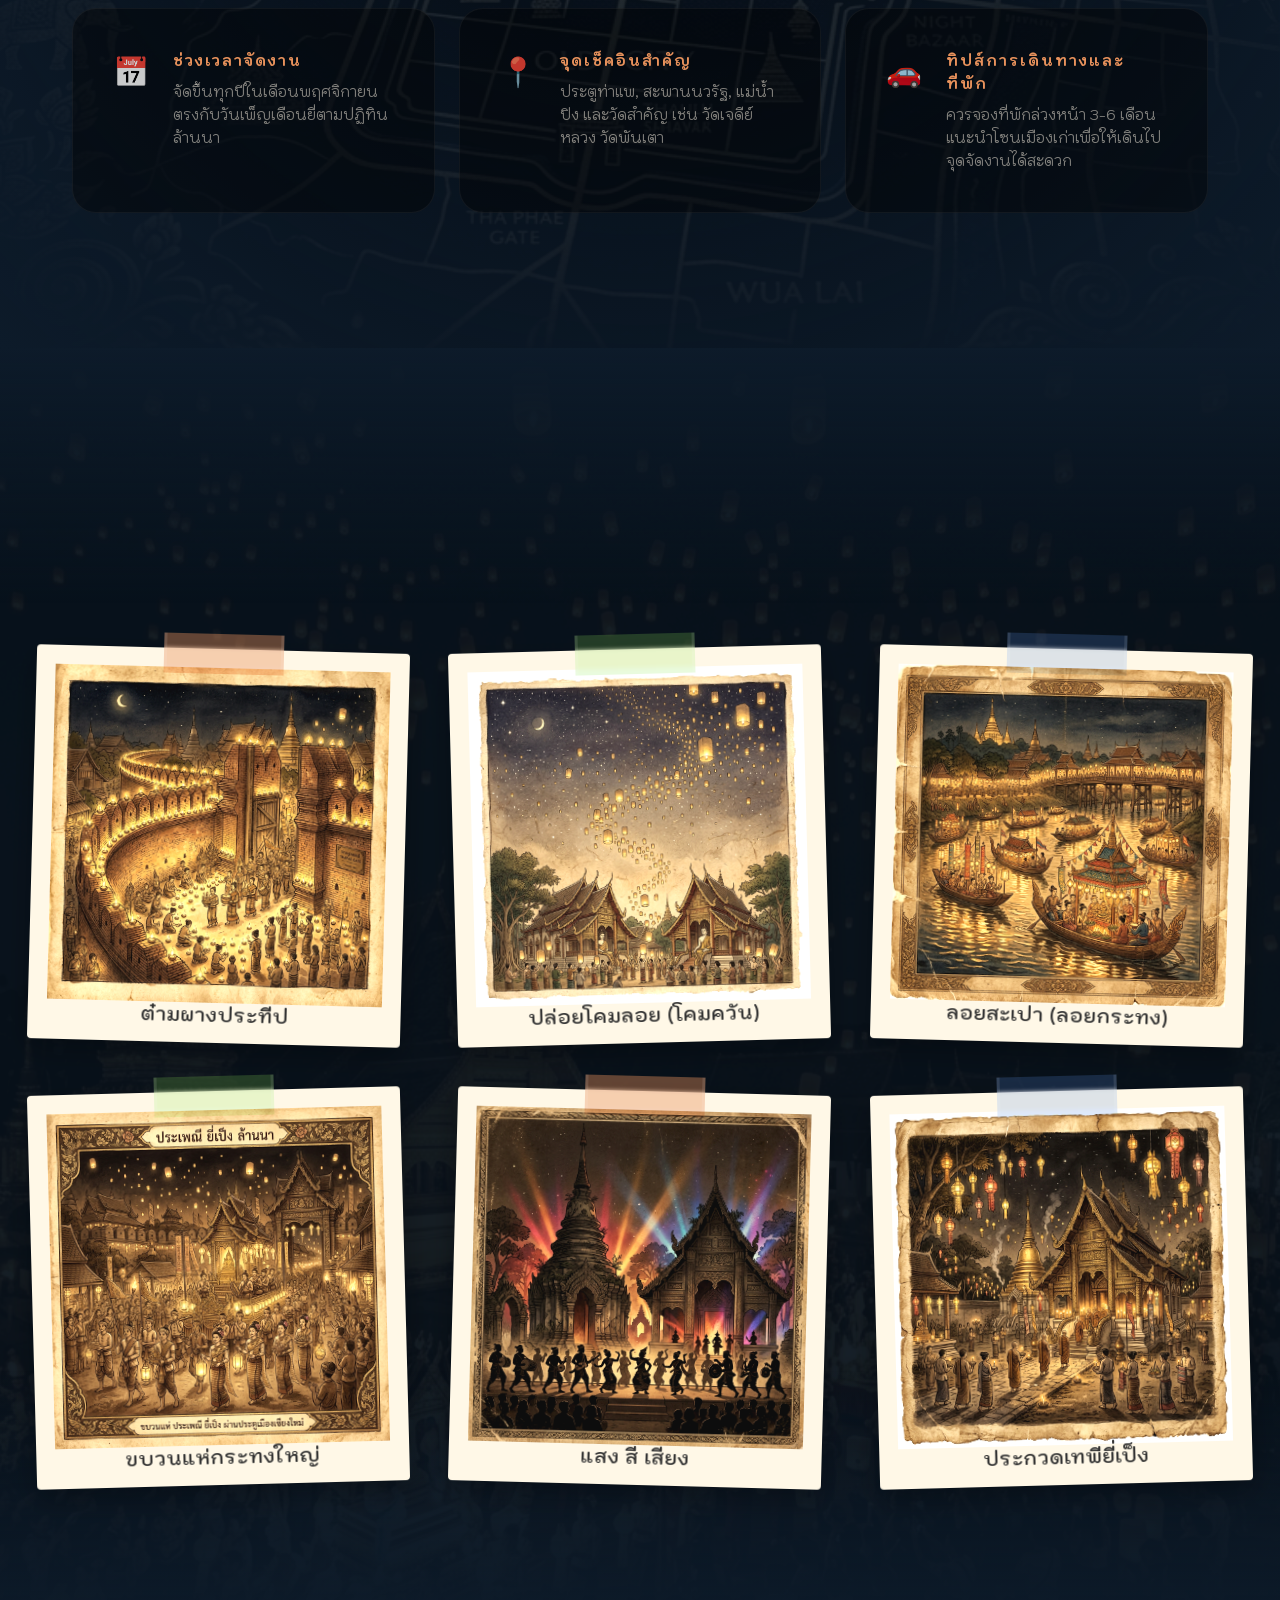
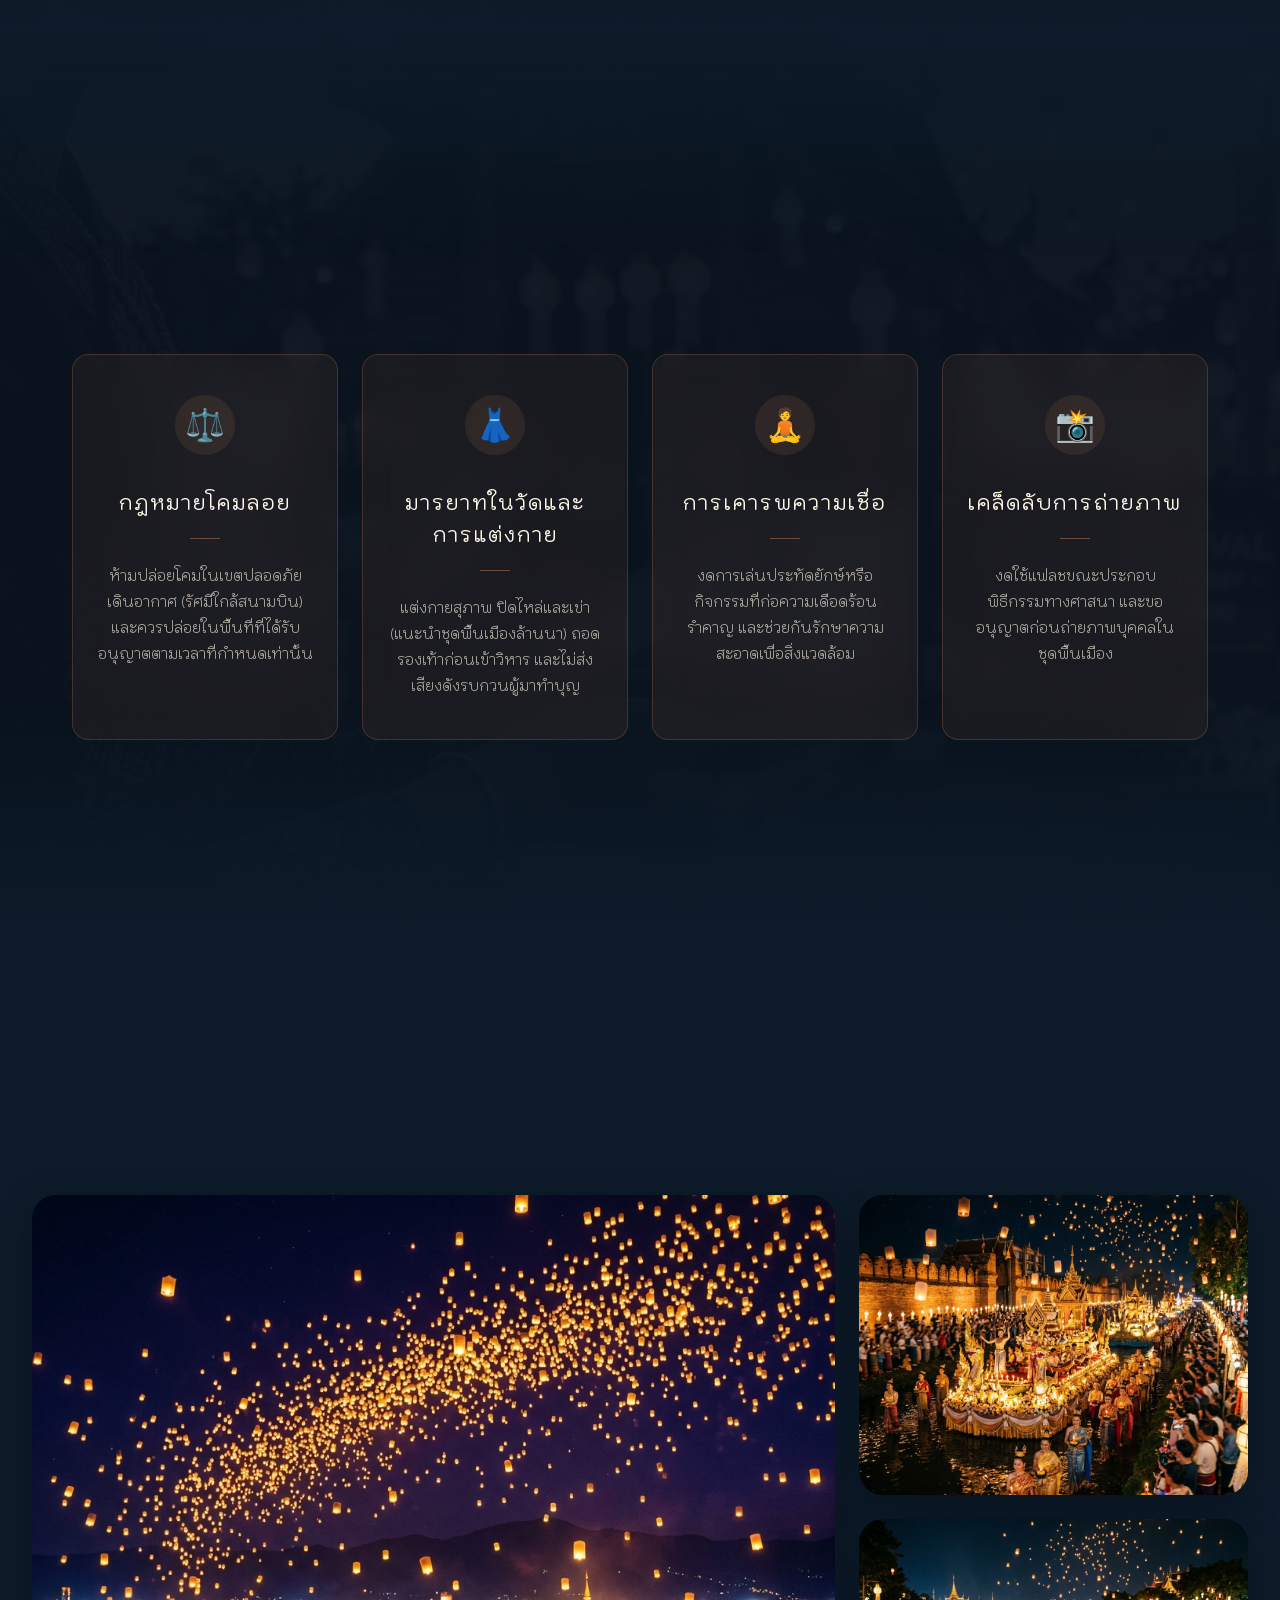
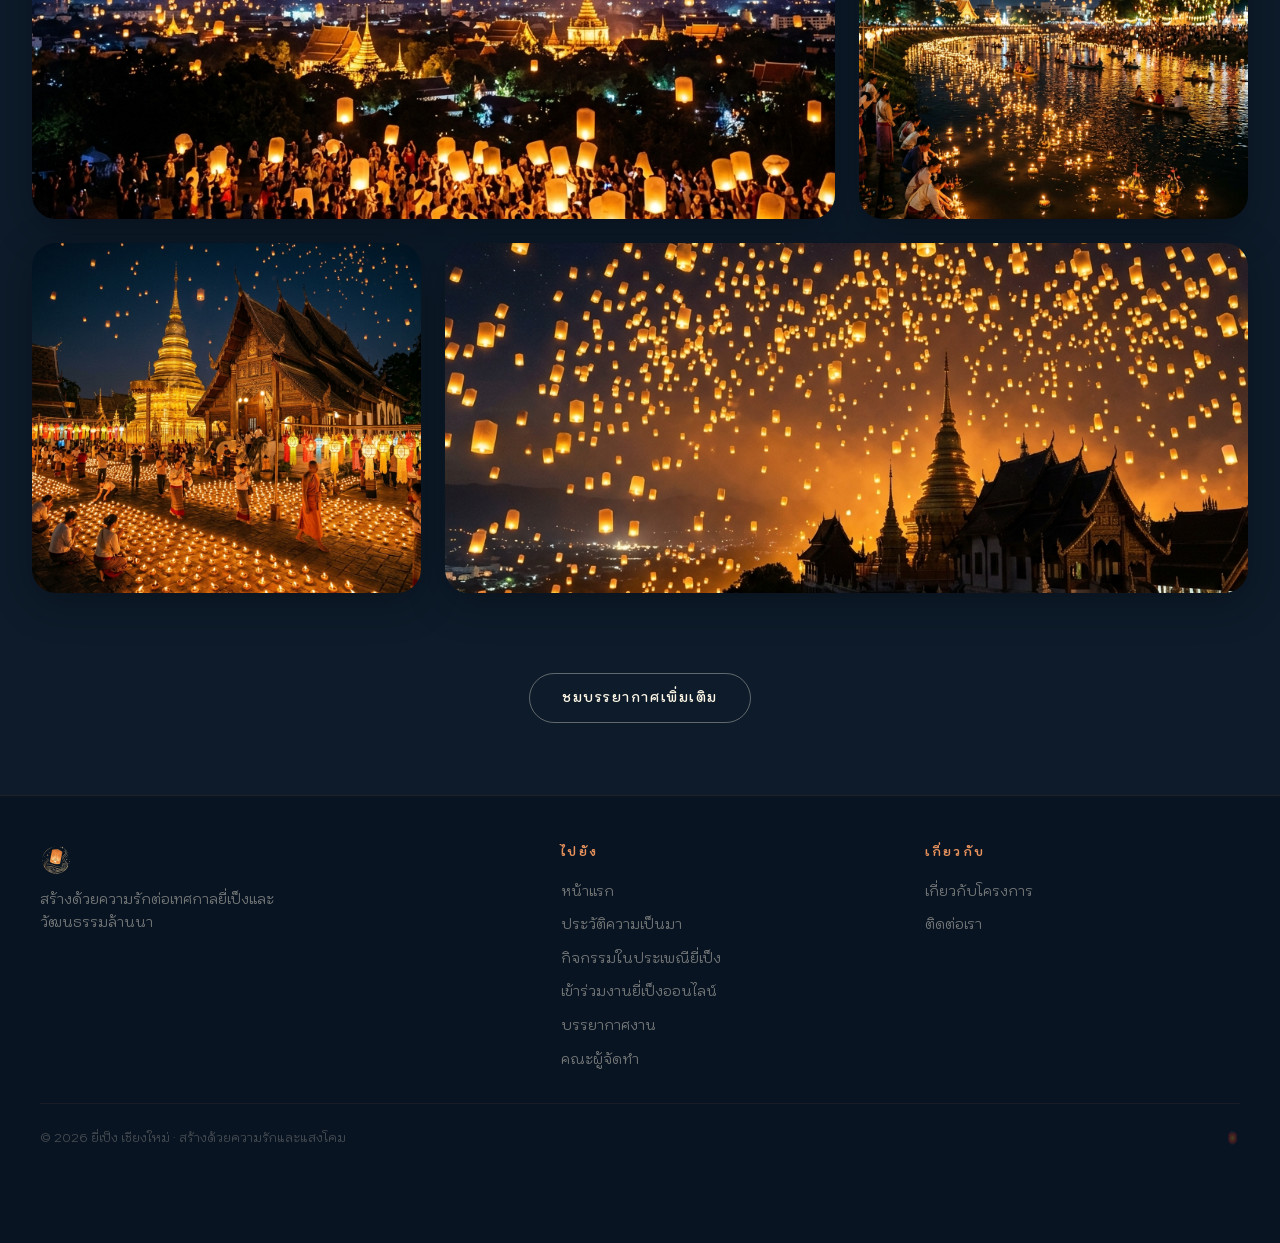
==== commit eaf23582: "ฟหก" ====
--- a/index.html
+++ b/index.html
@@ -818,22 +818,22 @@
         </div>
         <!-- Segment 6: Etiquette & Rules -->
         <div class="parallax-segment"
-          style="position:relative;min-height:100vh;overflow:hidden;padding:15vh 0;background:var(--night-sky-2);">
+          style="position:relative;min-height:100vh;overflow:hidden;padding:15vh 0;background:#0d1b2a;">
           <div class="parallax-bg" style="position:absolute;inset:0;transform:translateZ(0);will-change:transform;">
             <img src="assets/images/etiquette-guide.png" alt="Etiquette"
               style="width:100%;height:120%;object-fit:cover;filter:brightness(0.12) saturate(0.2);opacity:0.3;">
           </div>
           <div
-            style="position:absolute;inset:0;background:linear-gradient(to bottom, var(--night-sky-2) 0%, transparent 25%, transparent 75%, var(--night-sky-2) 100%);">
+            style="position:absolute;inset:0;background:linear-gradient(to bottom, #0d1b2a 0%, transparent 25%, transparent 75%, #0d1b2a 100%);">
           </div>
 
           <div style="position:relative;z-index:10;max-width:1200px;margin:0 auto;padding:0 2rem;">
             <div style="text-align:center;margin-bottom:7rem;">
               <p class="eyebrow reveal-zoom"
-                style="color:var(--lantern-gold);letter-spacing:0.6em;font-size:0.8rem;text-transform:uppercase;"
+                style="color:#E8925C;letter-spacing:0.4em;"
                 data-i18n="seg6_eyebrow">มารยาทและข้อควรรู้</p>
               <h2 class="display-md reveal-zoom reveal-delay-1"
-                style="color:var(--moonlight);margin-top:1rem;font-weight:300;" data-i18n="seg6_h2">ไปอย่างถูกต้อง
+                style="color:#FFF8E7;margin-top:.75rem;" data-i18n="seg6_h2">ไปอย่างถูกต้อง
                 เคารพวัฒนธรรม</h2>
             </div>
 
@@ -841,14 +841,14 @@
 
               <!-- Card 1: Lantern Laws -->
               <div class="manuscript-card"
-                style="background:var(--glass-bg); backdrop-filter:blur(20px); border-radius:12px; padding:2.5rem 1.5rem; border:1px solid var(--glass-border); position:relative; transition:all 0.6s var(--ease-smooth); display:flex; flex-direction:column; align-items:center; text-align:center;">
+                style="background:rgba(232, 146, 92, 0.07); backdrop-filter:blur(20px); border-radius:16px; padding:2.5rem 1.5rem; border:1px solid rgba(232, 146, 92, 0.2); position:relative; transition:all 0.6s var(--ease-smooth); display:flex; flex-direction:column; align-items:center; text-align:center;">
                 <div
-                  style="width:60px; height:60px; background:rgba(232, 146, 92, 0.1); border-radius:50%; display:flex; align-items:center; justify-content:center; margin-bottom:2rem; color:var(--lantern-gold); font-size:2rem;">
+                  style="width:60px; height:60px; background:rgba(232, 146, 92, 0.1); border-radius:50%; display:flex; align-items:center; justify-content:center; margin-bottom:2rem; color:#E8925C; font-size:2rem;">
                   ⚖️</div>
                 <h4
-                  style="font-size:1.25rem; margin-bottom:1.2rem; color:var(--moonlight); letter-spacing:0.1em; font-weight:400;"
+                  style="font-size:1.25rem; margin-bottom:1.2rem; color:#FFF8E7; letter-spacing:0.1em; font-weight:400;"
                   data-i18n="seg6_item1_h">กฎหมายโคมลอย</h4>
-                <div style="width:30px; height:1px; background:var(--lantern-gold); margin-bottom:1.5rem; opacity:0.4;">
+                <div style="width:30px; height:1px; background:#E8925C; margin-bottom:1.5rem; opacity:0.4;">
                 </div>
                 <p style="font-size:0.9rem; line-height:1.8; color:rgba(255, 248, 231, 0.65); font-weight:300;"
                   data-i18n="seg6_item1_p">การปล่อยโคมในเชียงใหม่มีกฎระเบียบที่เคร่งครัดเรื่องเวลาและพื้นที่
@@ -857,14 +857,14 @@
 
               <!-- Card 2: Dress Code -->
               <div class="manuscript-card"
-                style="background:var(--glass-bg); backdrop-filter:blur(20px); border-radius:12px; padding:2.5rem 1.5rem; border:1px solid var(--glass-border); position:relative; transition:all 0.6s var(--ease-smooth); display:flex; flex-direction:column; align-items:center; text-align:center;">
+                style="background:rgba(232, 146, 92, 0.07); backdrop-filter:blur(20px); border-radius:16px; padding:2.5rem 1.5rem; border:1px solid rgba(232, 146, 92, 0.2); position:relative; transition:all 0.6s var(--ease-smooth); display:flex; flex-direction:column; align-items:center; text-align:center;">
                 <div
-                  style="width:60px; height:60px; background:rgba(232, 146, 92, 0.1); border-radius:50%; display:flex; align-items:center; justify-content:center; margin-bottom:2rem; color:var(--lantern-gold); font-size:2rem;">
+                  style="width:60px; height:60px; background:rgba(232, 146, 92, 0.1); border-radius:50%; display:flex; align-items:center; justify-content:center; margin-bottom:2rem; color:#E8925C; font-size:2rem;">
                   👗</div>
                 <h4
-                  style="font-size:1.25rem; margin-bottom:1.2rem; color:var(--moonlight); letter-spacing:0.1em; font-weight:400;"
+                  style="font-size:1.25rem; margin-bottom:1.2rem; color:#FFF8E7; letter-spacing:0.1em; font-weight:400;"
                   data-i18n="seg6_item2_h">การแต่งกาย</h4>
-                <div style="width:30px; height:1px; background:var(--lantern-gold); margin-bottom:1.5rem; opacity:0.4;">
+                <div style="width:30px; height:1px; background:#E8925C; margin-bottom:1.5rem; opacity:0.4;">
                 </div>
                 <p style="font-size:0.9rem; line-height:1.8; color:rgba(255, 248, 231, 0.65); font-weight:300;"
                   data-i18n="seg6_item2_p">เมื่อเข้าสู่วัดหรือสถานที่ศักดิ์สิทธิ์ ควรแต่งกายสุภาพเรียบร้อย
@@ -873,14 +873,14 @@
 
               <!-- Card 3: Respect Beliefs -->
               <div class="manuscript-card"
-                style="background:var(--glass-bg); backdrop-filter:blur(20px); border-radius:12px; padding:2.5rem 1.5rem; border:1px solid var(--glass-border); position:relative; transition:all 0.6s var(--ease-smooth); display:flex; flex-direction:column; align-items:center; text-align:center;">
+                style="background:rgba(232, 146, 92, 0.07); backdrop-filter:blur(20px); border-radius:16px; padding:2.5rem 1.5rem; border:1px solid rgba(232, 146, 92, 0.2); position:relative; transition:all 0.6s var(--ease-smooth); display:flex; flex-direction:column; align-items:center; text-align:center;">
                 <div
-                  style="width:60px; height:60px; background:rgba(232, 146, 92, 0.1); border-radius:50%; display:flex; align-items:center; justify-content:center; margin-bottom:2rem; color:var(--lantern-gold); font-size:2rem;">
+                  style="width:60px; height:60px; background:rgba(232, 146, 92, 0.1); border-radius:50%; display:flex; align-items:center; justify-content:center; margin-bottom:2rem; color:#E8925C; font-size:2rem;">
                   🧘</div>
                 <h4
-                  style="font-size:1.25rem; margin-bottom:1.2rem; color:var(--moonlight); letter-spacing:0.1em; font-weight:400;"
+                  style="font-size:1.25rem; margin-bottom:1.2rem; color:#FFF8E7; letter-spacing:0.1em; font-weight:400;"
                   data-i18n="seg6_item3_h">การเคารพความเชื่อ</h4>
-                <div style="width:30px; height:1px; background:var(--lantern-gold); margin-bottom:1.5rem; opacity:0.4;">
+                <div style="width:30px; height:1px; background:#E8925C; margin-bottom:1.5rem; opacity:0.4;">
                 </div>
                 <p style="font-size:0.9rem; line-height:1.8; color:rgba(255, 248, 231, 0.65); font-weight:300;"
                   data-i18n="seg6_item3_p">ยี่เป็งเป็นเทศกาลแห่งศรัทธา โปรดร่วมกิจกรรมด้วยความสำรวม
@@ -889,14 +889,14 @@
 
               <!-- Card 4: Photography Tips -->
               <div class="manuscript-card"
-                style="background:var(--glass-bg); backdrop-filter:blur(20px); border-radius:12px; padding:2.5rem 1.5rem; border:1px solid var(--glass-border); position:relative; transition:all 0.6s var(--ease-smooth); display:flex; flex-direction:column; align-items:center; text-align:center;">
+                style="background:rgba(232, 146, 92, 0.07); backdrop-filter:blur(20px); border-radius:16px; padding:2.5rem 1.5rem; border:1px solid rgba(232, 146, 92, 0.2); position:relative; transition:all 0.6s var(--ease-smooth); display:flex; flex-direction:column; align-items:center; text-align:center;">
                 <div
-                  style="width:60px; height:60px; background:rgba(232, 146, 92, 0.1); border-radius:50%; display:flex; align-items:center; justify-content:center; margin-bottom:2rem; color:var(--lantern-gold); font-size:2rem;">
+                  style="width:60px; height:60px; background:rgba(232, 146, 92, 0.1); border-radius:50%; display:flex; align-items:center; justify-content:center; margin-bottom:2rem; color:#E8925C; font-size:2rem;">
                   📸</div>
                 <h4
-                  style="font-size:1.25rem; margin-bottom:1.2rem; color:var(--moonlight); letter-spacing:0.1em; font-weight:400;"
+                  style="font-size:1.25rem; margin-bottom:1.2rem; color:#FFF8E7; letter-spacing:0.1em; font-weight:400;"
                   data-i18n="seg6_item4_h">เคล็ดลับถ่ายภาพ</h4>
-                <div style="width:30px; height:1px; background:var(--lantern-gold); margin-bottom:1.5rem; opacity:0.4;">
+                <div style="width:30px; height:1px; background:#E8925C; margin-bottom:1.5rem; opacity:0.4;">
                 </div>
                 <p style="font-size:0.9rem; line-height:1.8; color:rgba(255, 248, 231, 0.65); font-weight:300;"
                   data-i18n="seg6_item4_p">ถ่ายภาพโดยไม่ใช้แฟลชเพื่อรักษาบรรยากาศอันศักดิ์สิทธิ์
@@ -904,7 +904,6 @@
               </div>
 
             </div>
-
 
           </div>
         </div>
--- a/css/main.css
+++ b/css/main.css
@@ -1072,3 +1072,10 @@
   transform: translateY(-10px) rotate(2deg);
   transition: all 0.3s ease;
 }
+
+/* Parallax Smoothing */
+.parallax-bg img {
+  will-change: transform;
+  transition: transform 0.2s cubic-bezier(0.2, 0.8, 0.2, 1);
+  backface-visibility: hidden;
+}
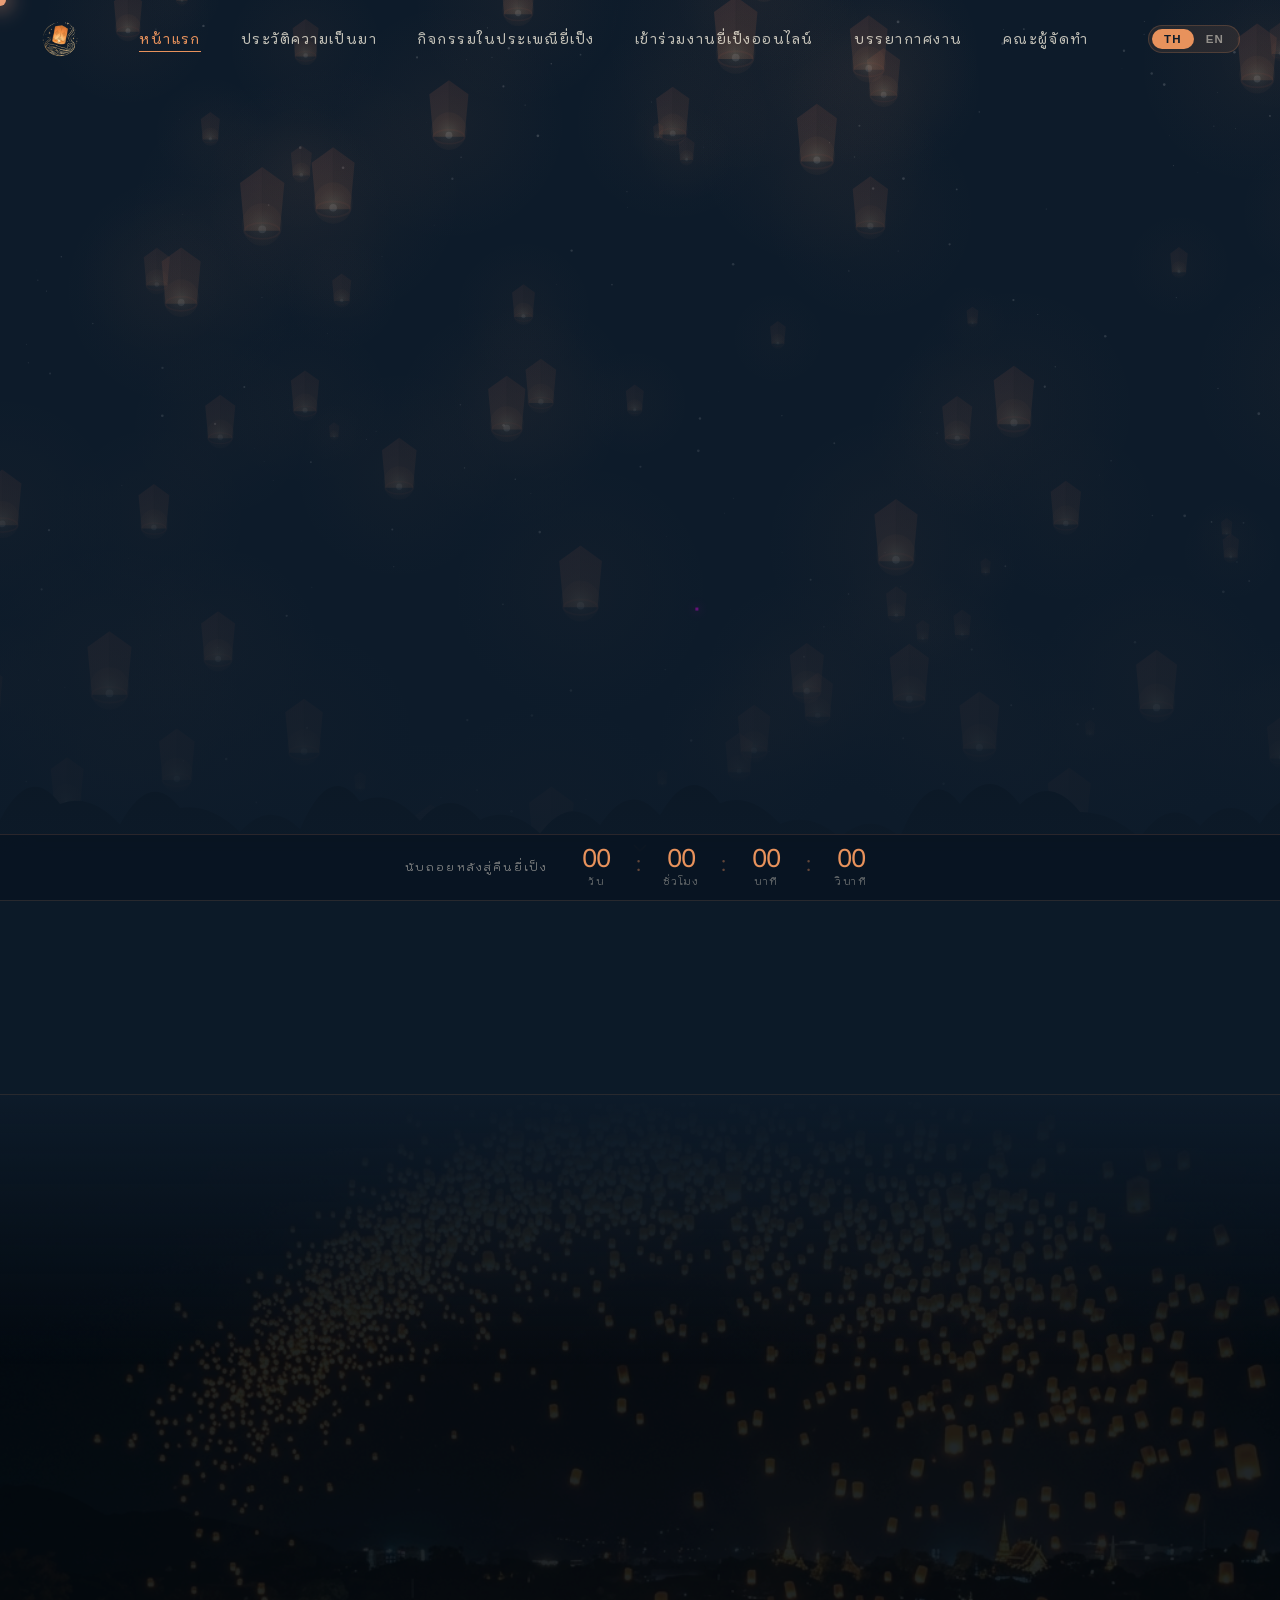
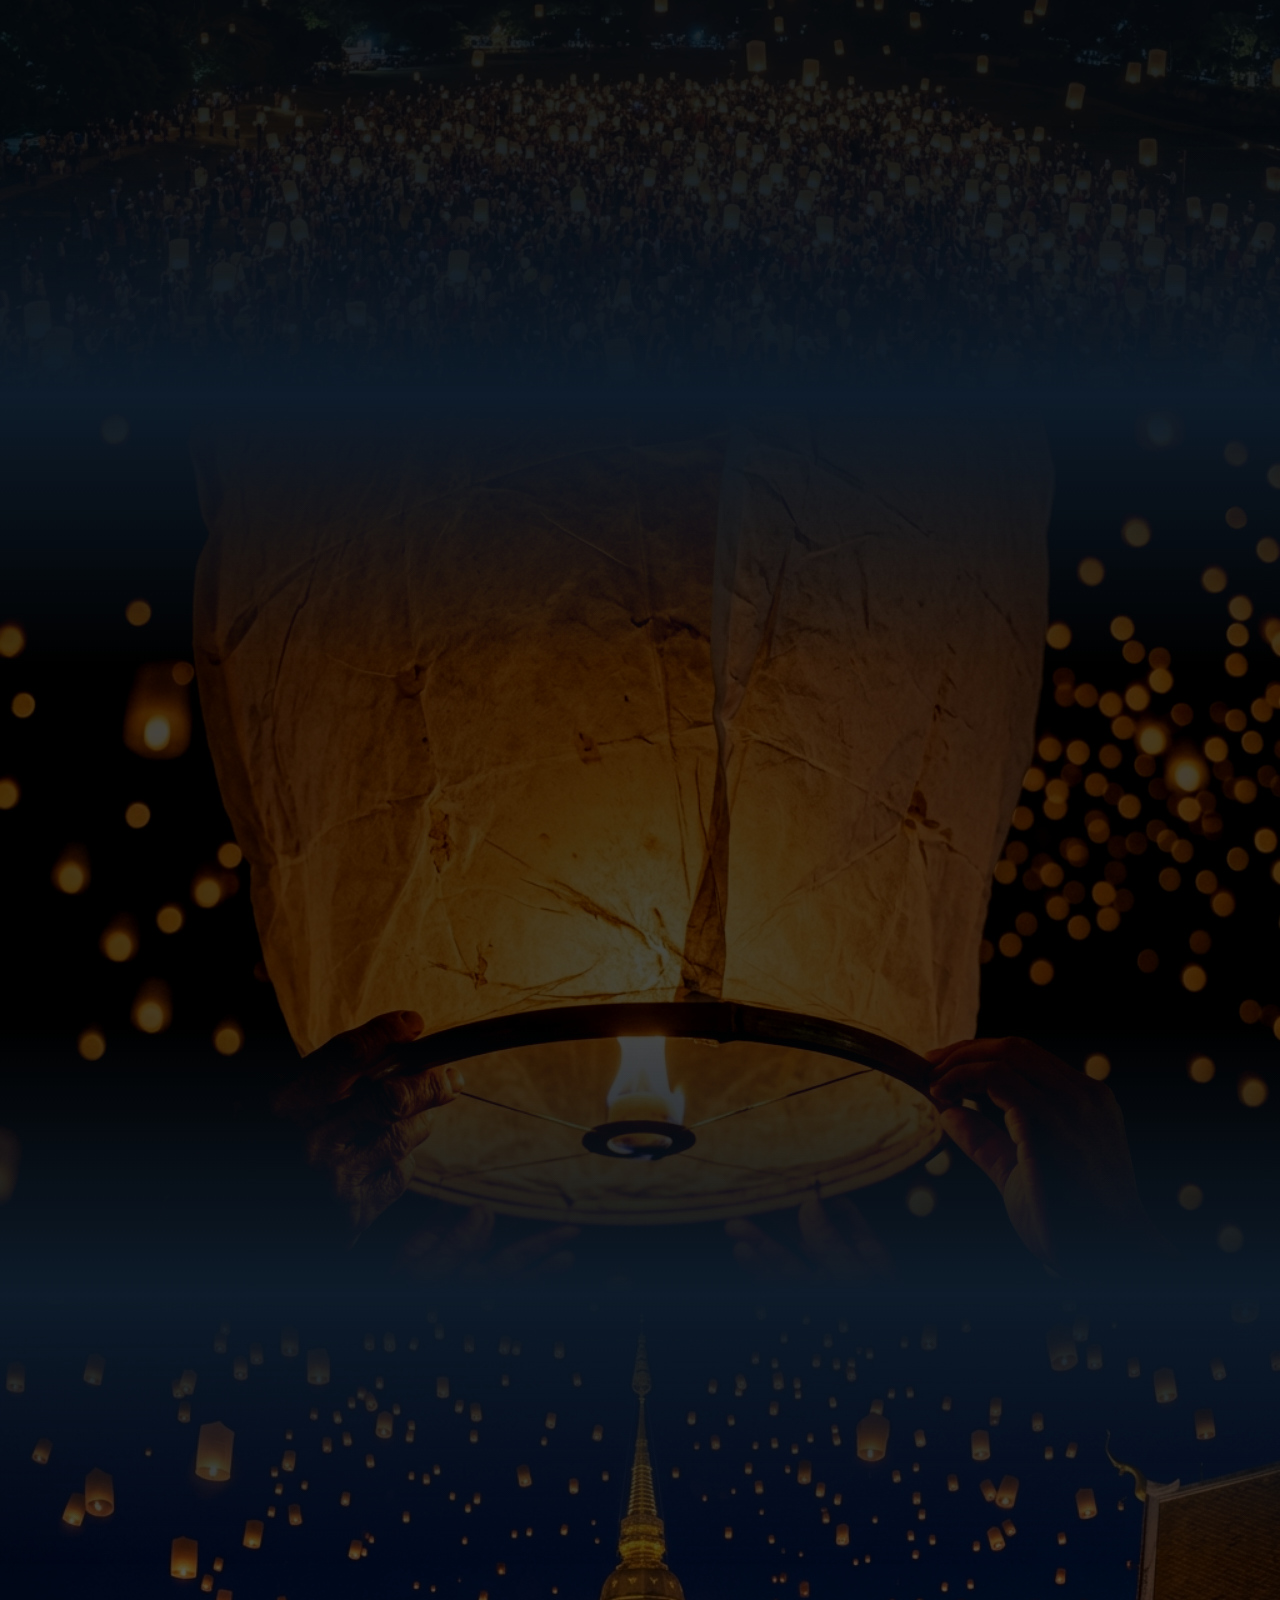
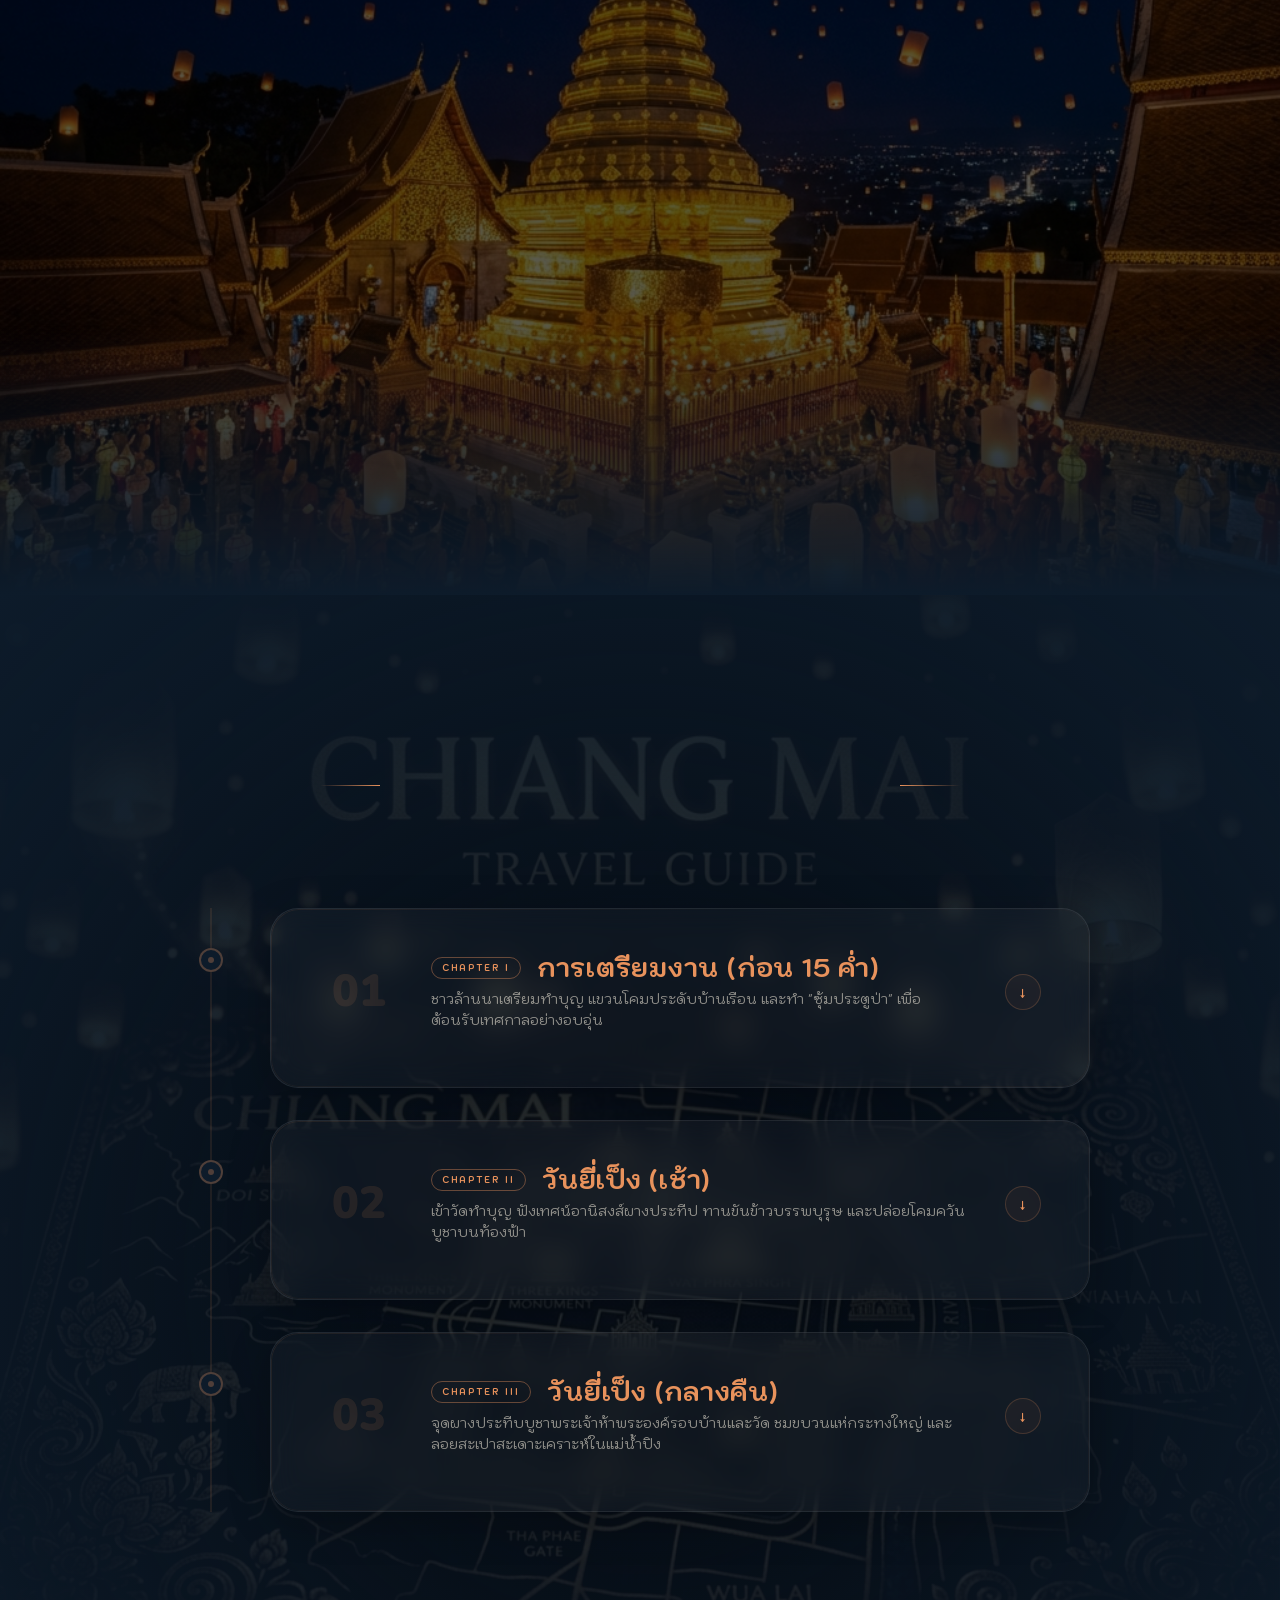
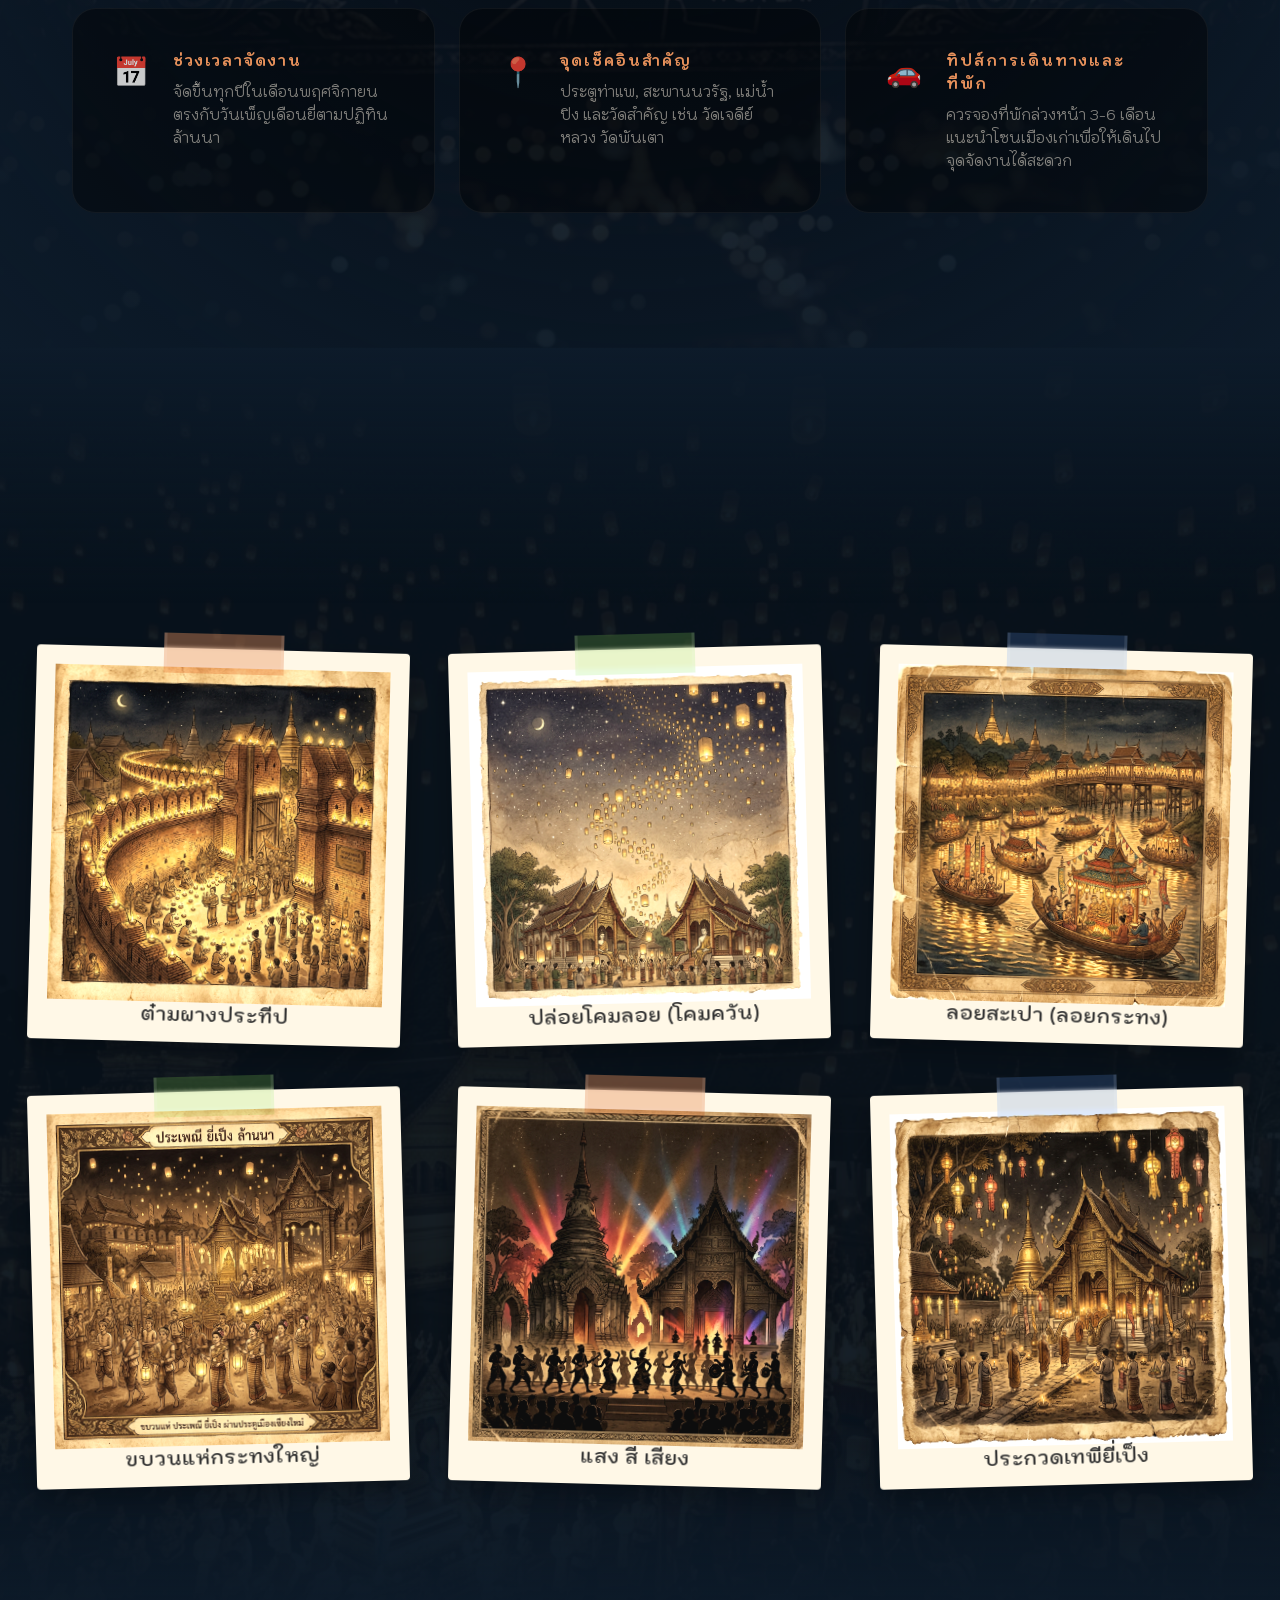
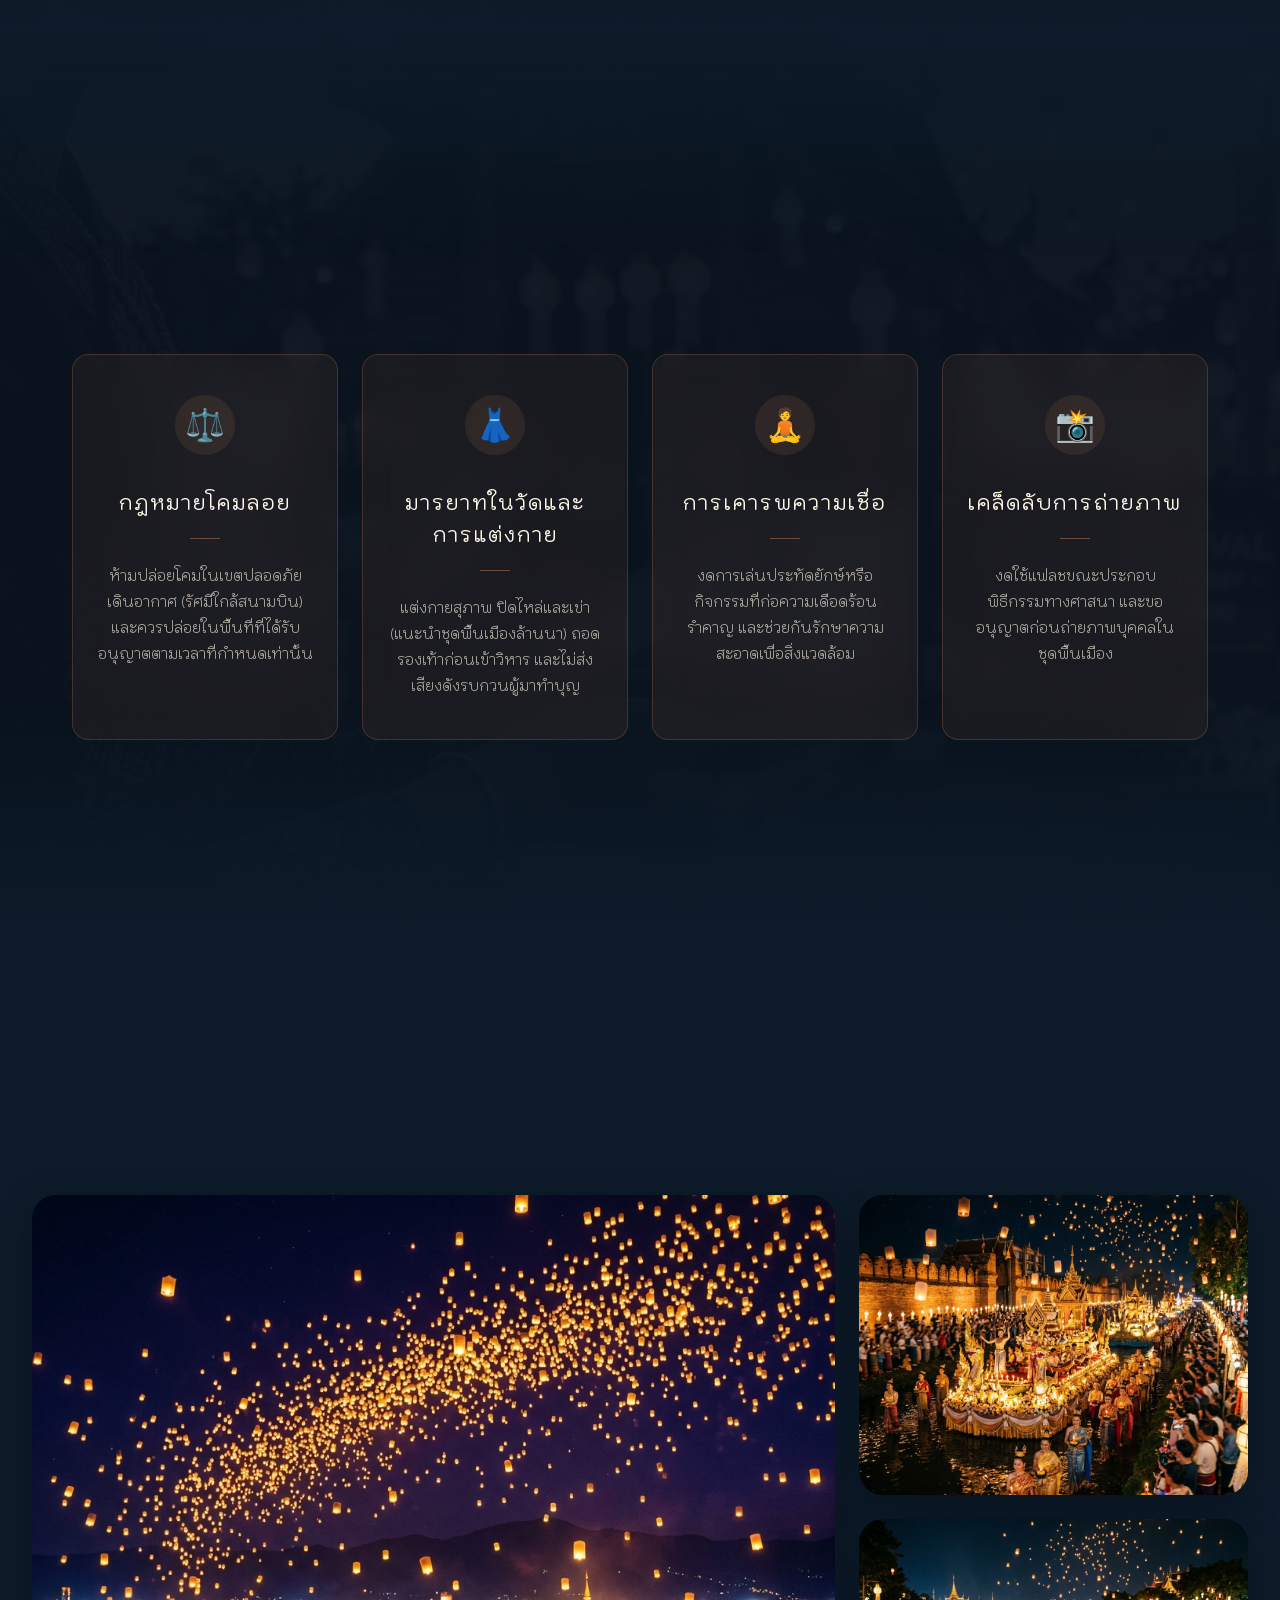
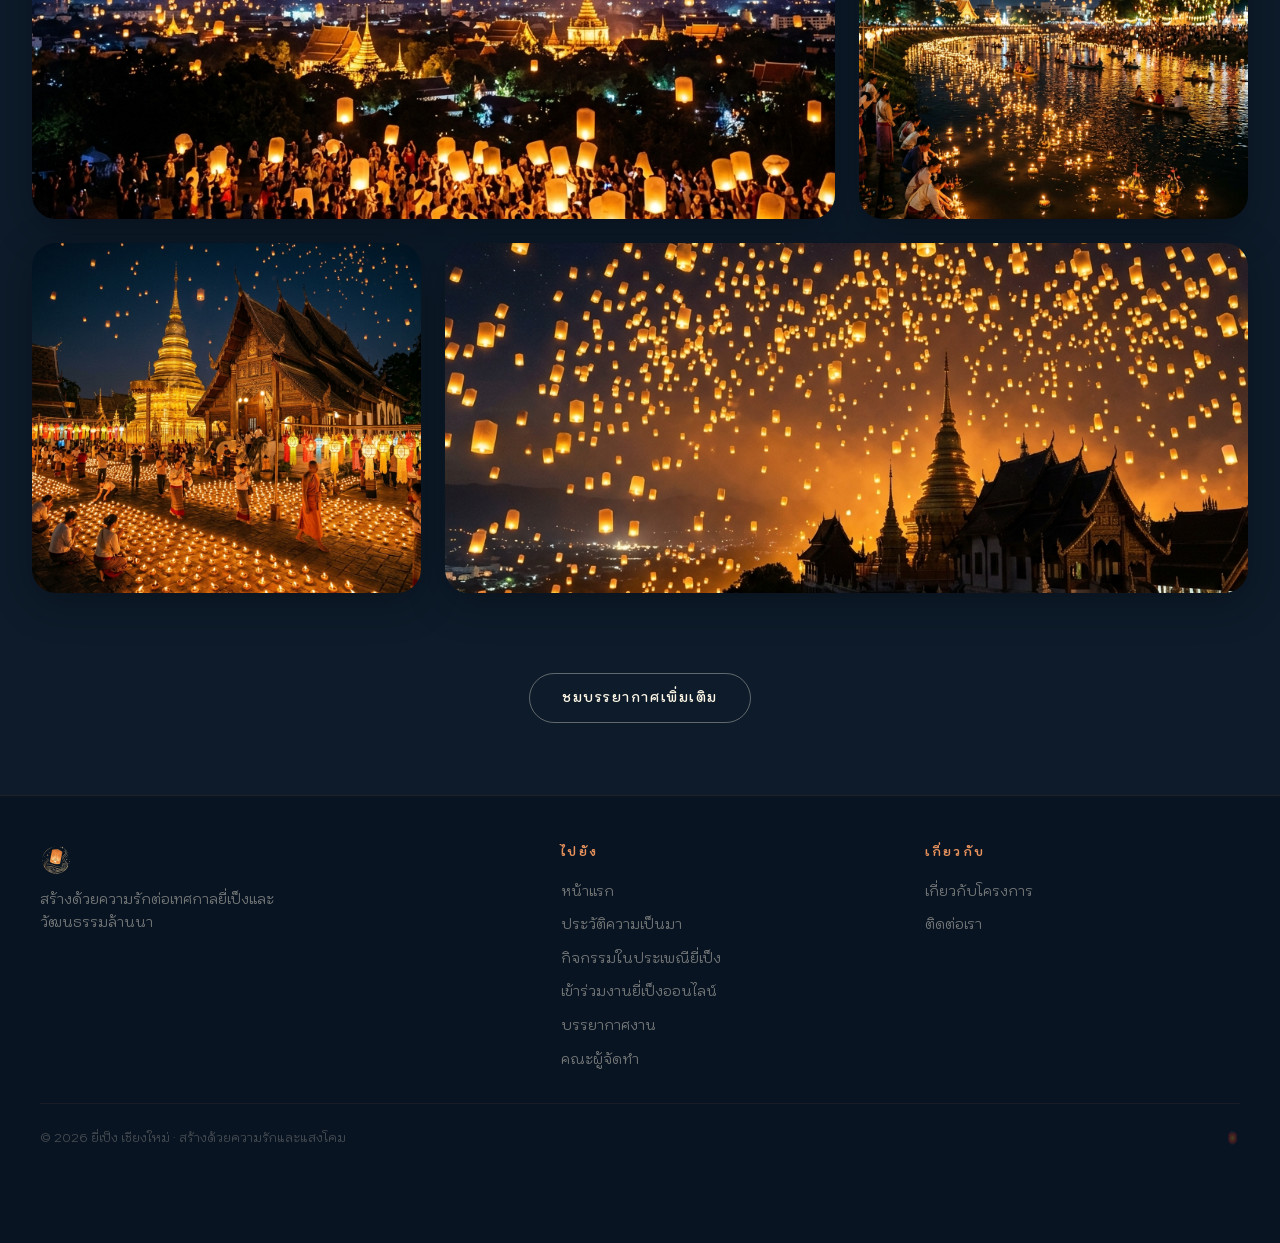
==== commit 1fc91dca: "ฟหกฟ" ====
--- a/index.html
+++ b/index.html
@@ -426,9 +426,9 @@
         <div class="parallax-segment"
           style="position:relative;min-height:120vh;overflow:hidden;padding:15vh 0;background:#0d1b2a;">
           <!-- BG Image -->
-          <div class="parallax-bg" style="position:absolute;inset:0;transform:translateZ(0);will-change:transform;">
+          <div class="parallax-bg" style="position:absolute;inset:0;">
             <img src="assets/images/plan-your-visit-redesign.png" alt="Planning"
-              style="width:100%;height:130%;object-fit:cover;filter:brightness(0.3) contrast(1.1) saturate(0.5); opacity: 0.5;">
+              style="width:100%;height:100%;object-fit:cover;filter:brightness(0.3) contrast(1.1) saturate(0.5);opacity:0.5;">
           </div>
           <div
             style="position:absolute;inset:0;background:radial-gradient(circle at 50% 50%, transparent 20%, rgba(13,27,42,0.8) 80%, rgba(13,27,42,1) 100%);">
@@ -829,11 +829,10 @@
 
           <div style="position:relative;z-index:10;max-width:1200px;margin:0 auto;padding:0 2rem;">
             <div style="text-align:center;margin-bottom:7rem;">
-              <p class="eyebrow reveal-zoom"
-                style="color:#E8925C;letter-spacing:0.4em;"
-                data-i18n="seg6_eyebrow">มารยาทและข้อควรรู้</p>
-              <h2 class="display-md reveal-zoom reveal-delay-1"
-                style="color:#FFF8E7;margin-top:.75rem;" data-i18n="seg6_h2">ไปอย่างถูกต้อง
+              <p class="eyebrow reveal-zoom" style="color:#E8925C;letter-spacing:0.4em;" data-i18n="seg6_eyebrow">
+                มารยาทและข้อควรรู้</p>
+              <h2 class="display-md reveal-zoom reveal-delay-1" style="color:#FFF8E7;margin-top:.75rem;"
+                data-i18n="seg6_h2">ไปอย่างถูกต้อง
                 เคารพวัฒนธรรม</h2>
             </div>
 
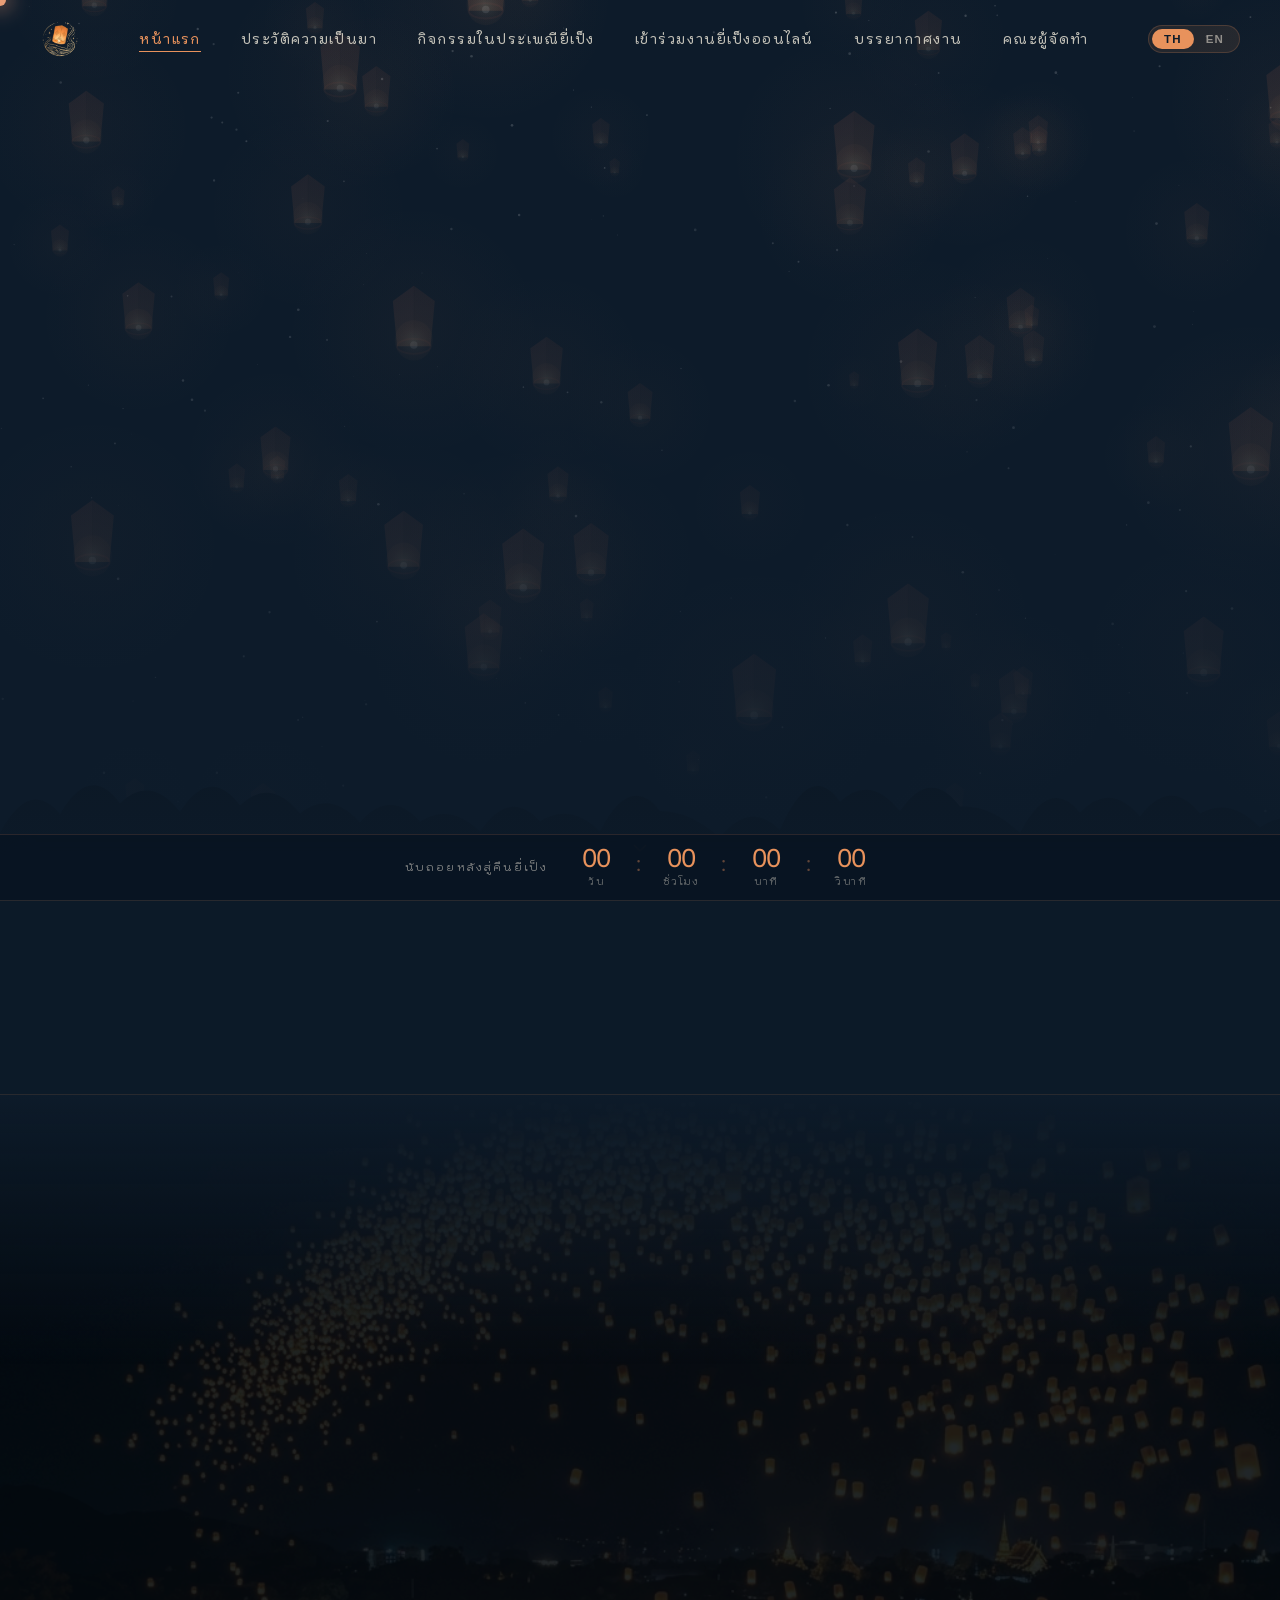
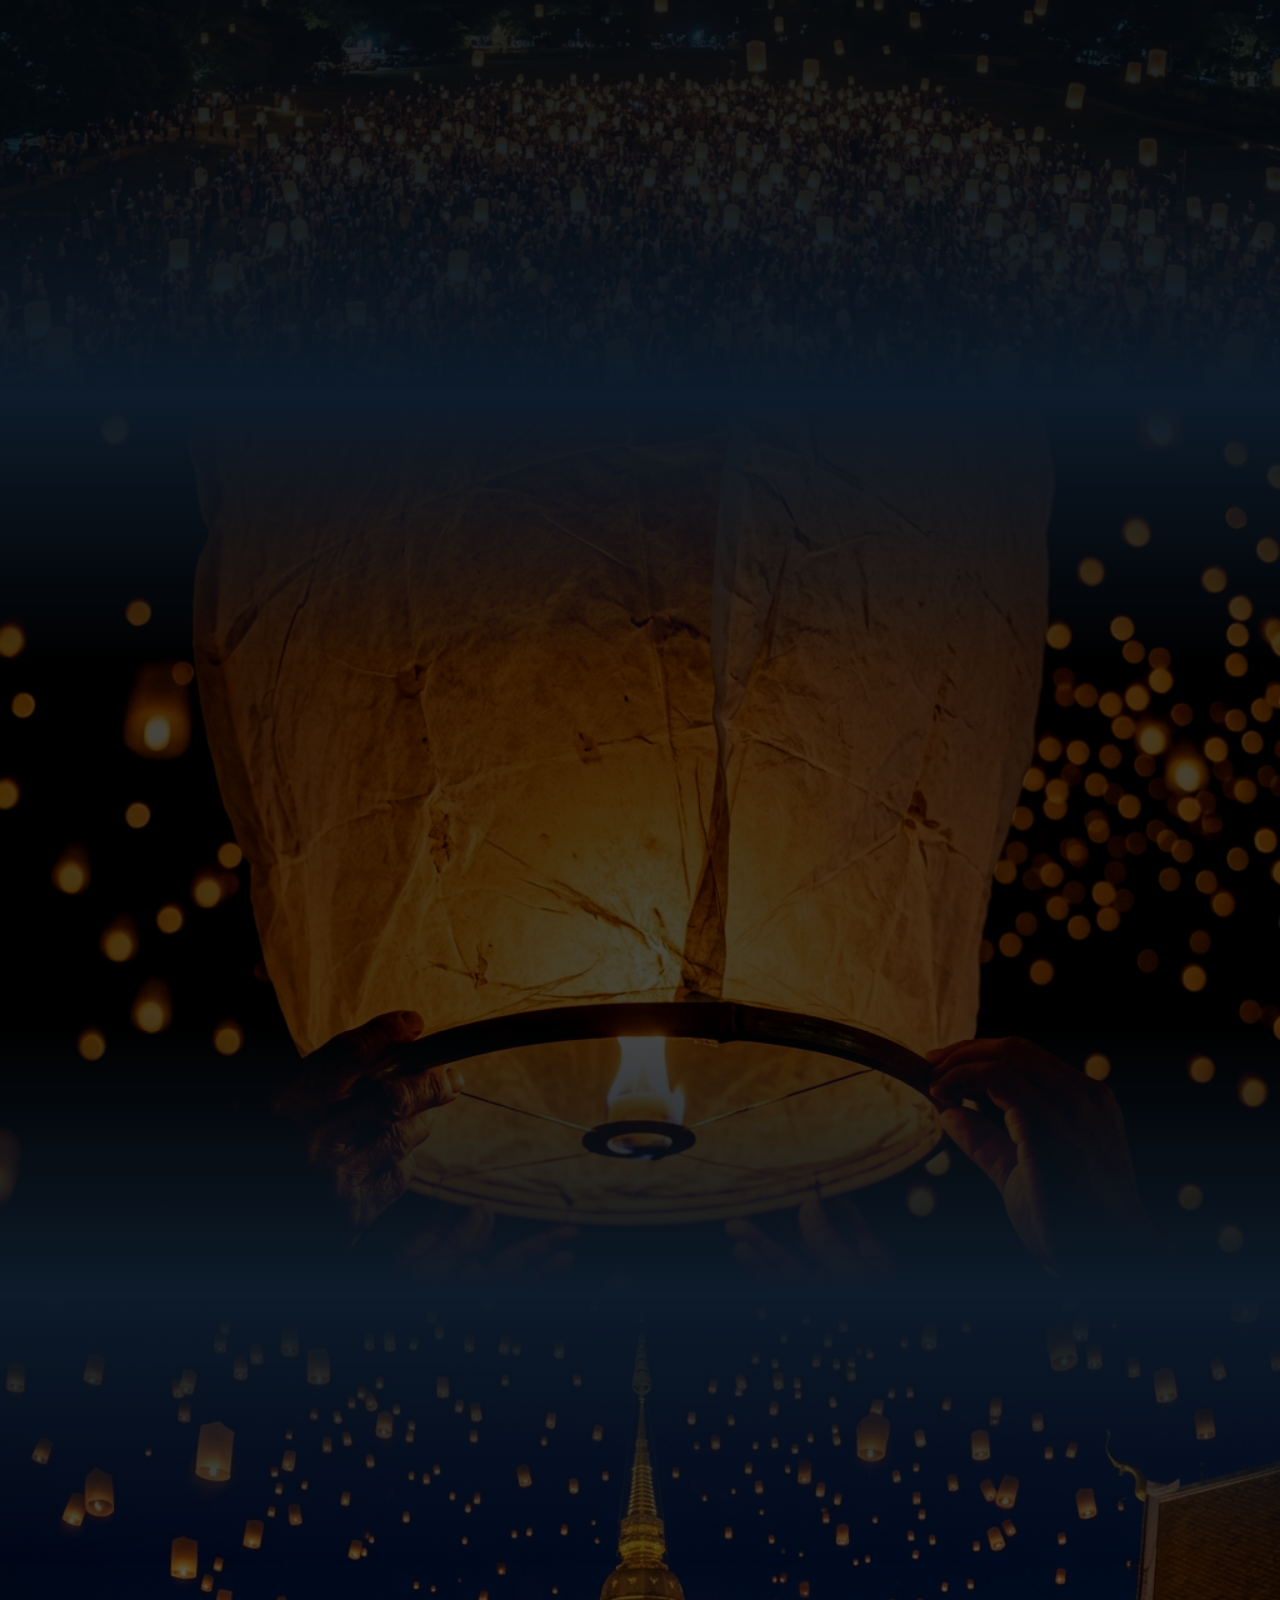
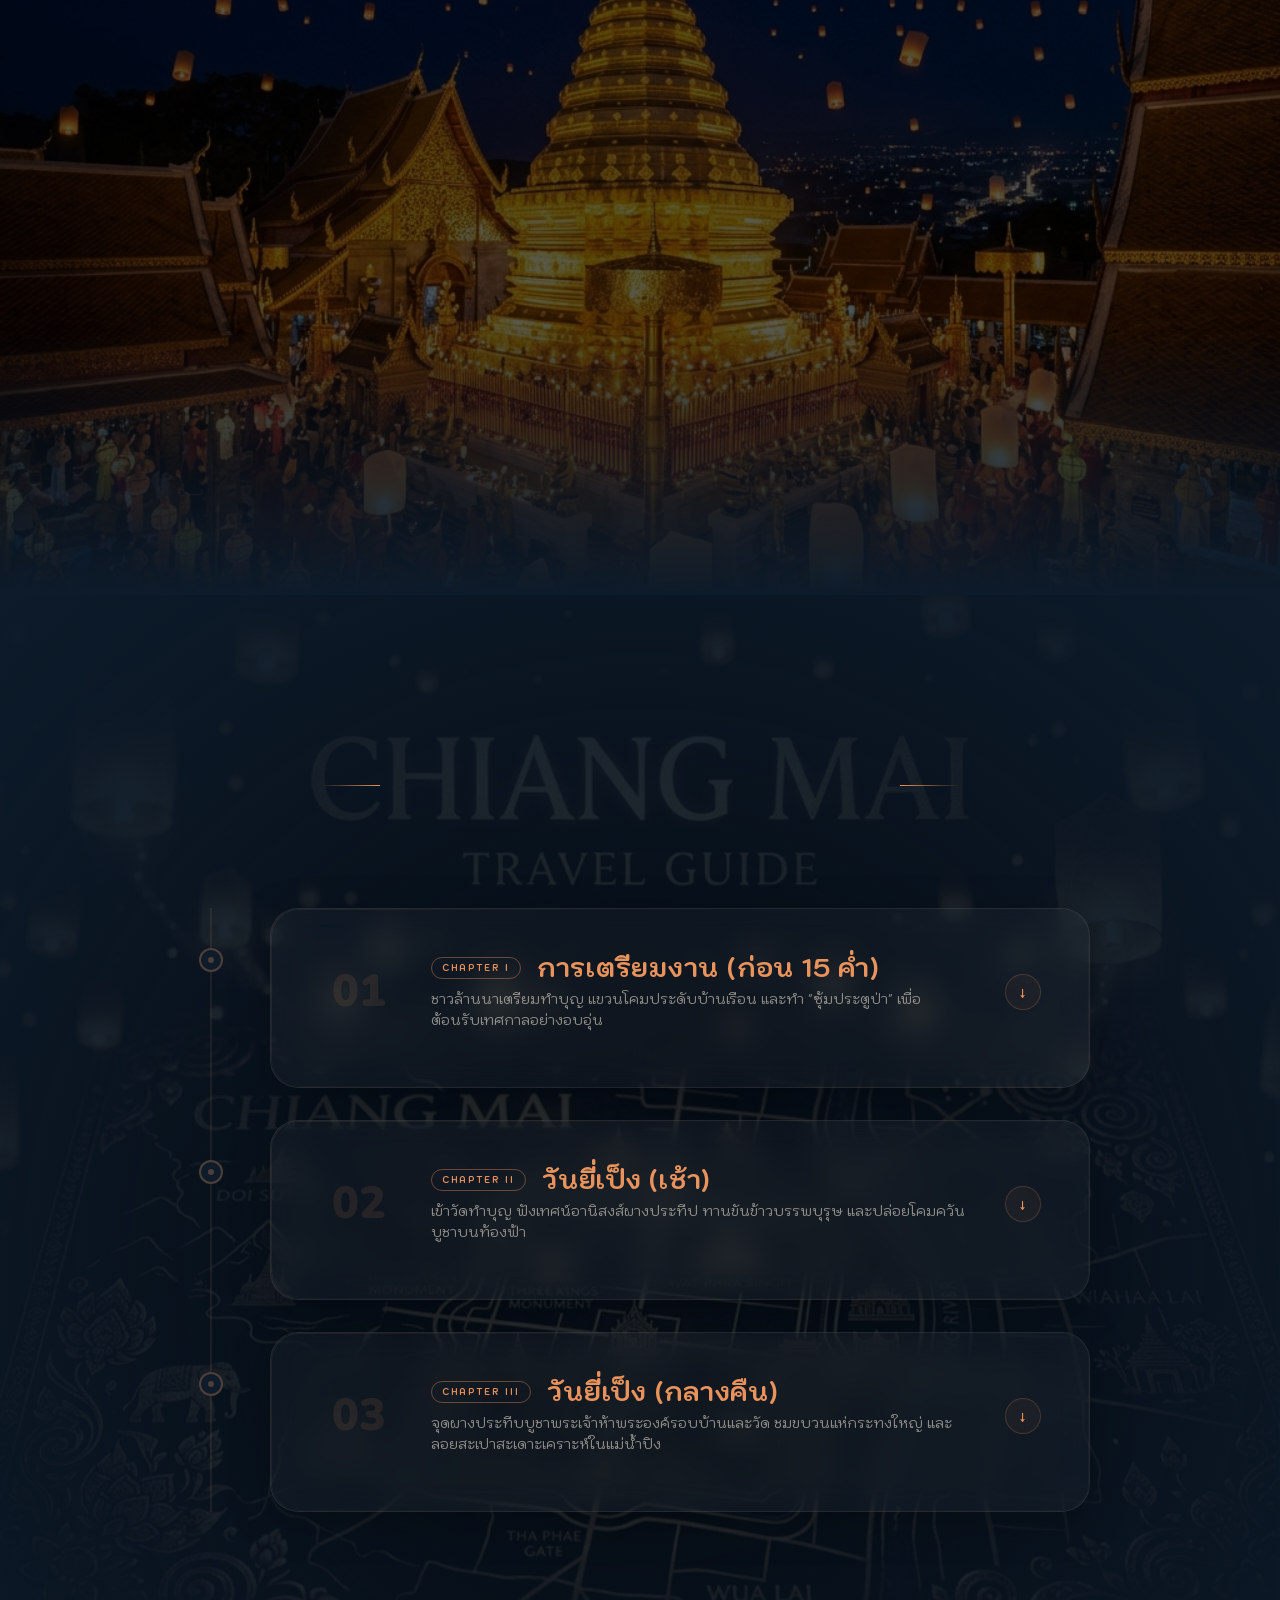
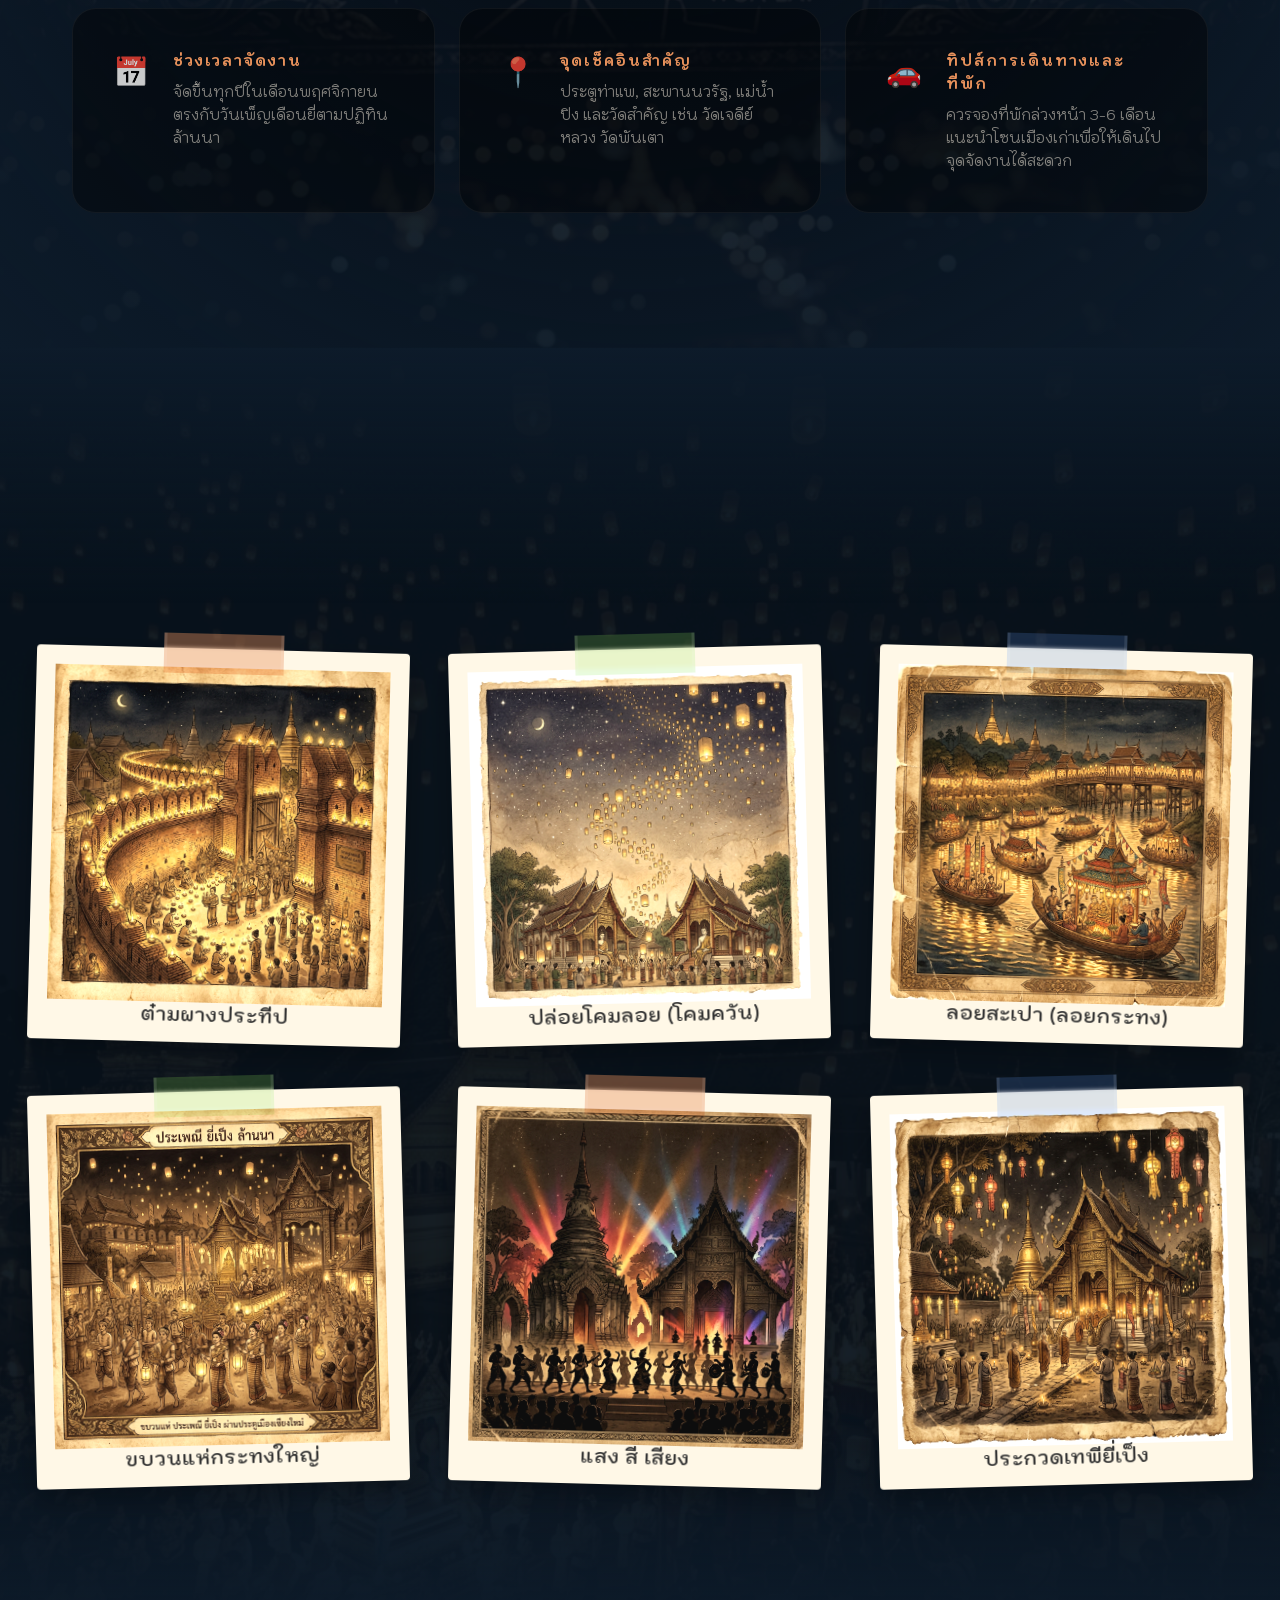
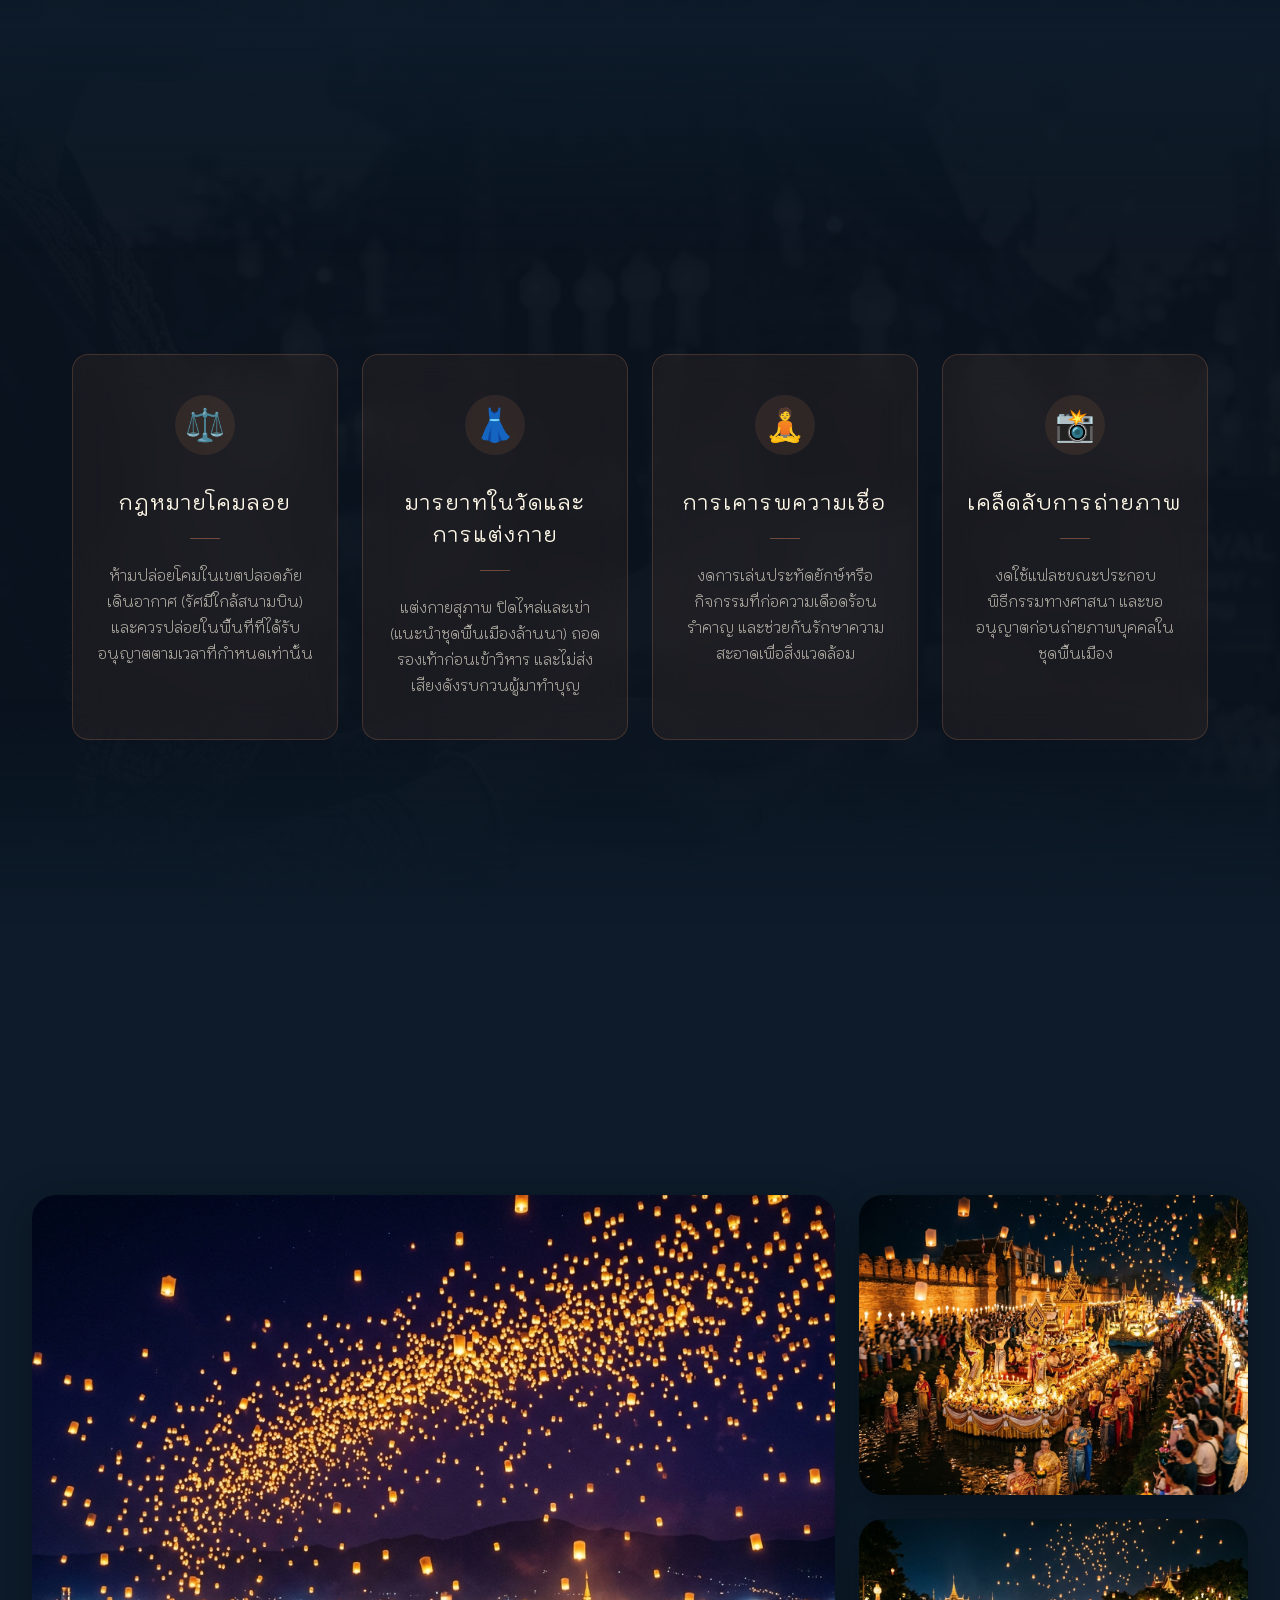
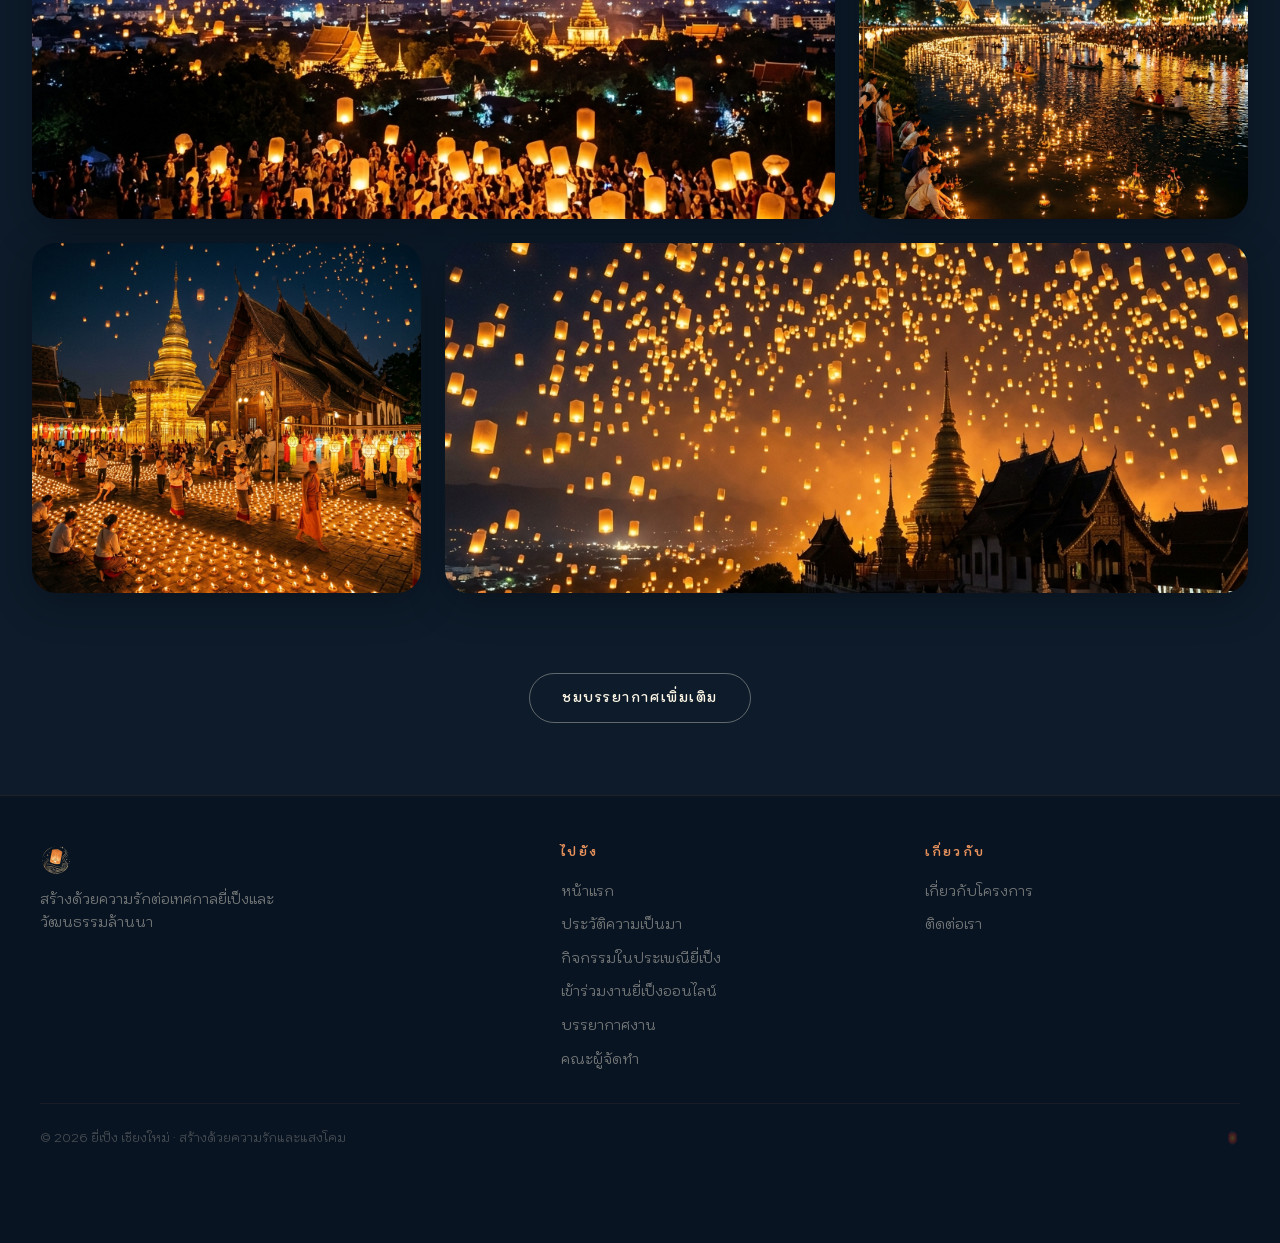
==== commit 7f8f5906: "พอ" ====
--- a/index.html
+++ b/index.html
@@ -448,7 +448,7 @@
             </div>
 
             <!-- THE STABLE UNIFIED TIMELINE -->
-            <div style="position:relative; max-width:900px; margin:0 auto; padding-left:80px;">
+            <div id="timeline-main-wrapper" style="position:relative; max-width:900px; margin:0 auto; padding-left:80px;">
 
               <!-- Vertical Line: Relative to this centered wrapper -->
               <div
@@ -459,7 +459,7 @@
               </div>
 
               <!-- Accordion Stack -->
-              <div style="display:flex;flex-direction:column;gap:2rem;">
+              <div class="timeline-flex-container" style="display:flex;flex-direction:column;gap:2rem;">
 
                 <!-- Chapter 01 -->
                 <div style="position:relative;">
